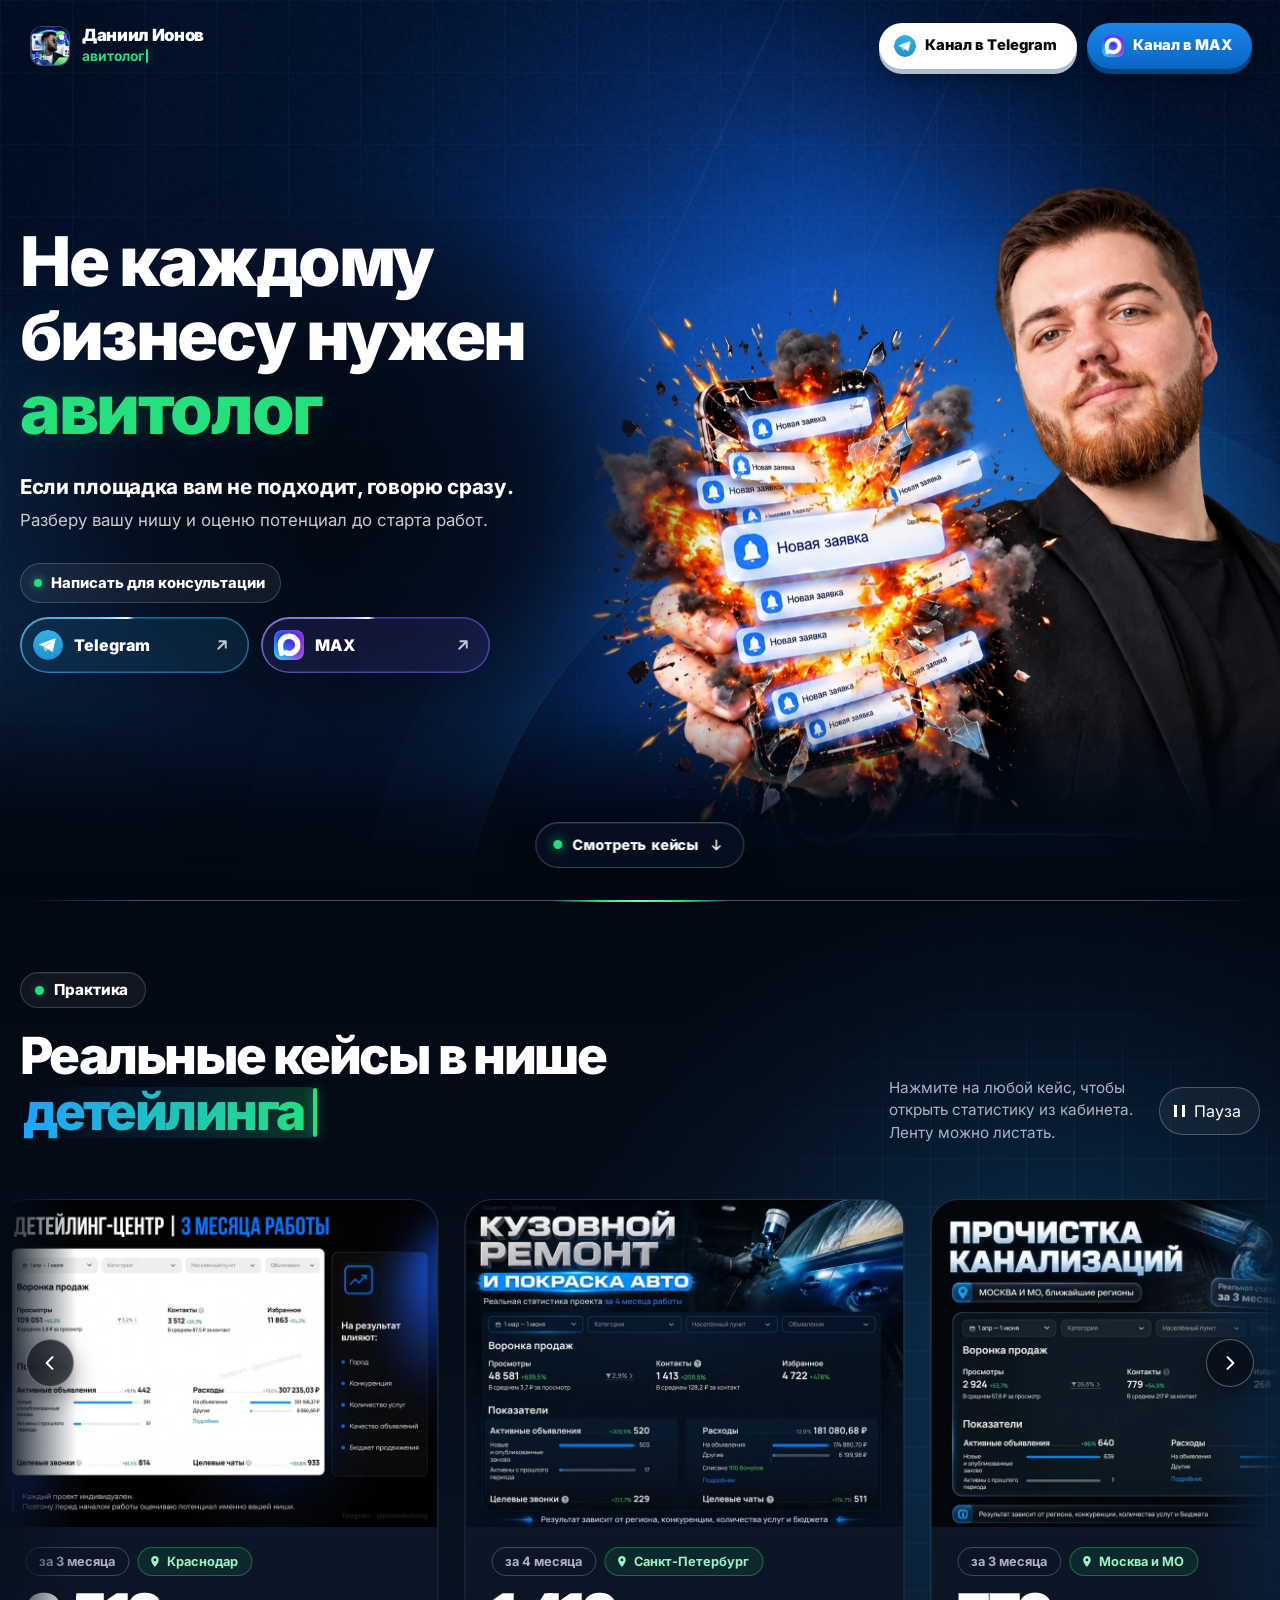
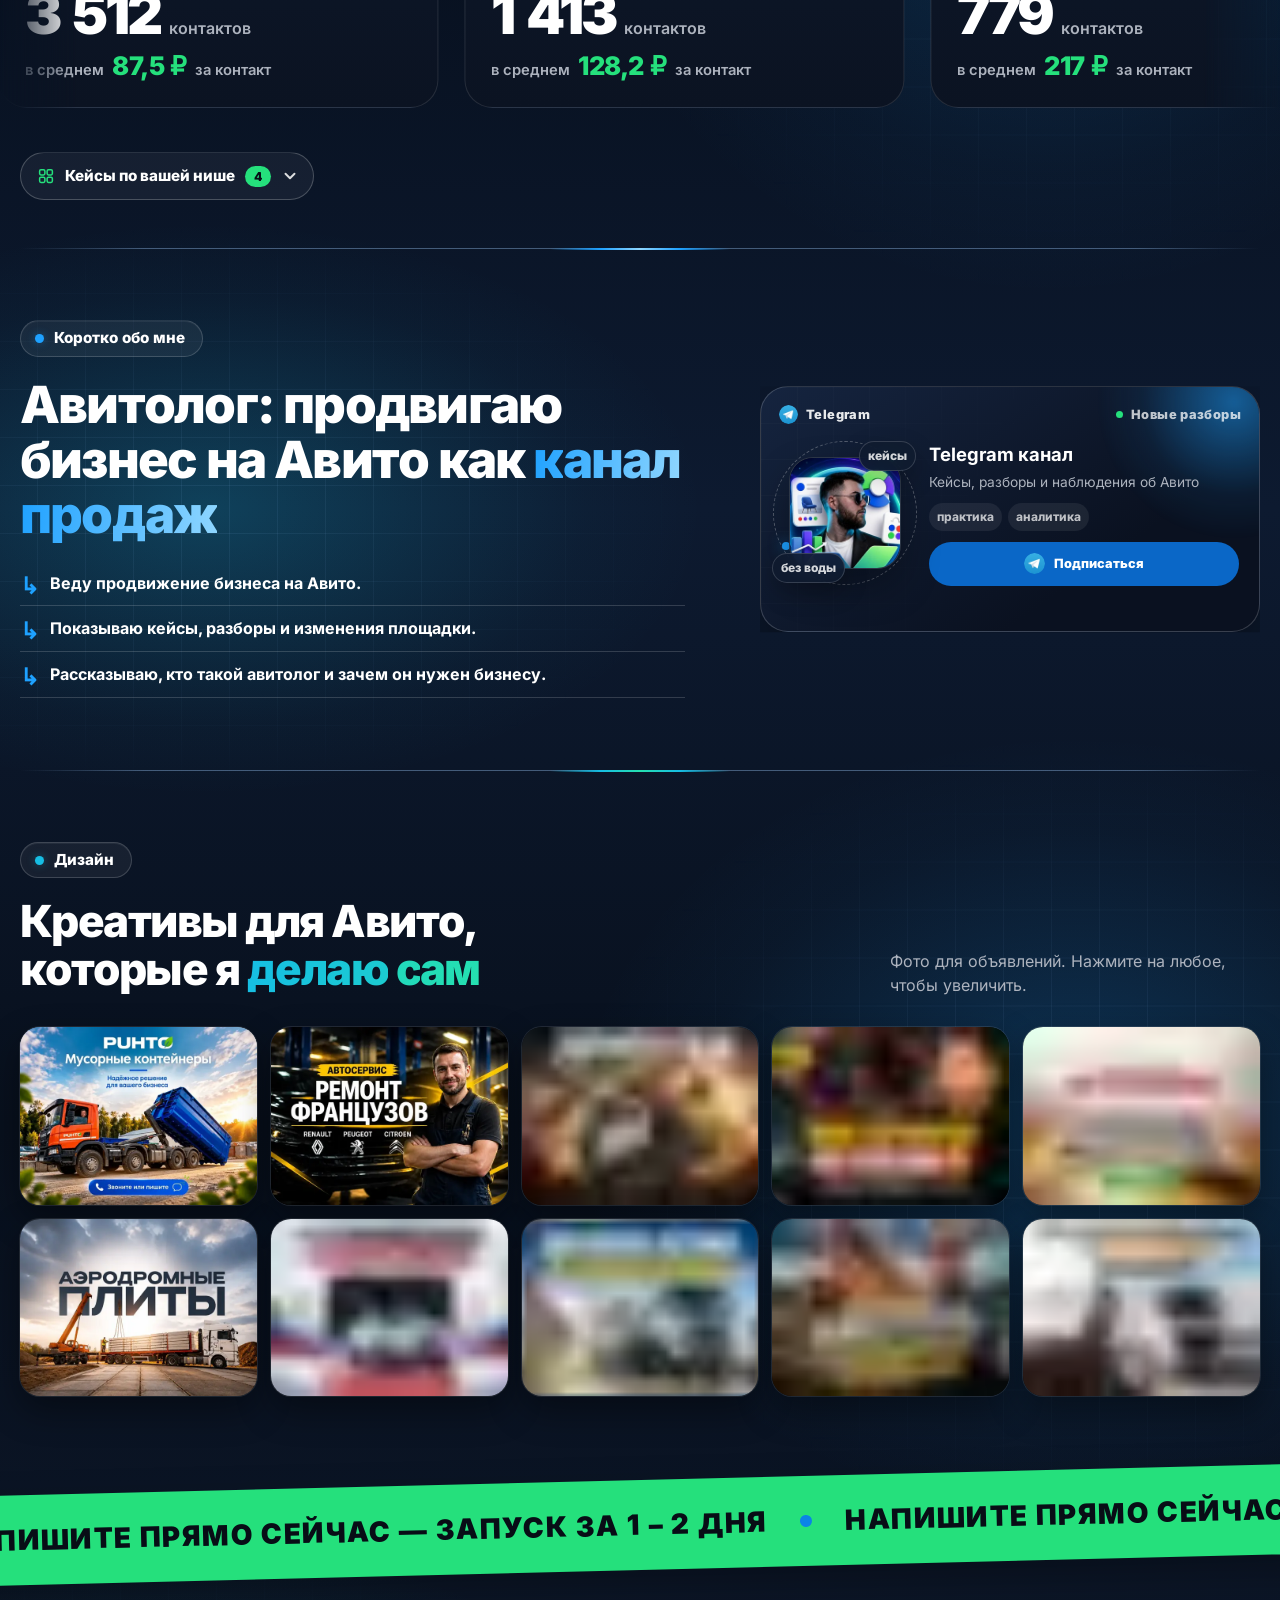
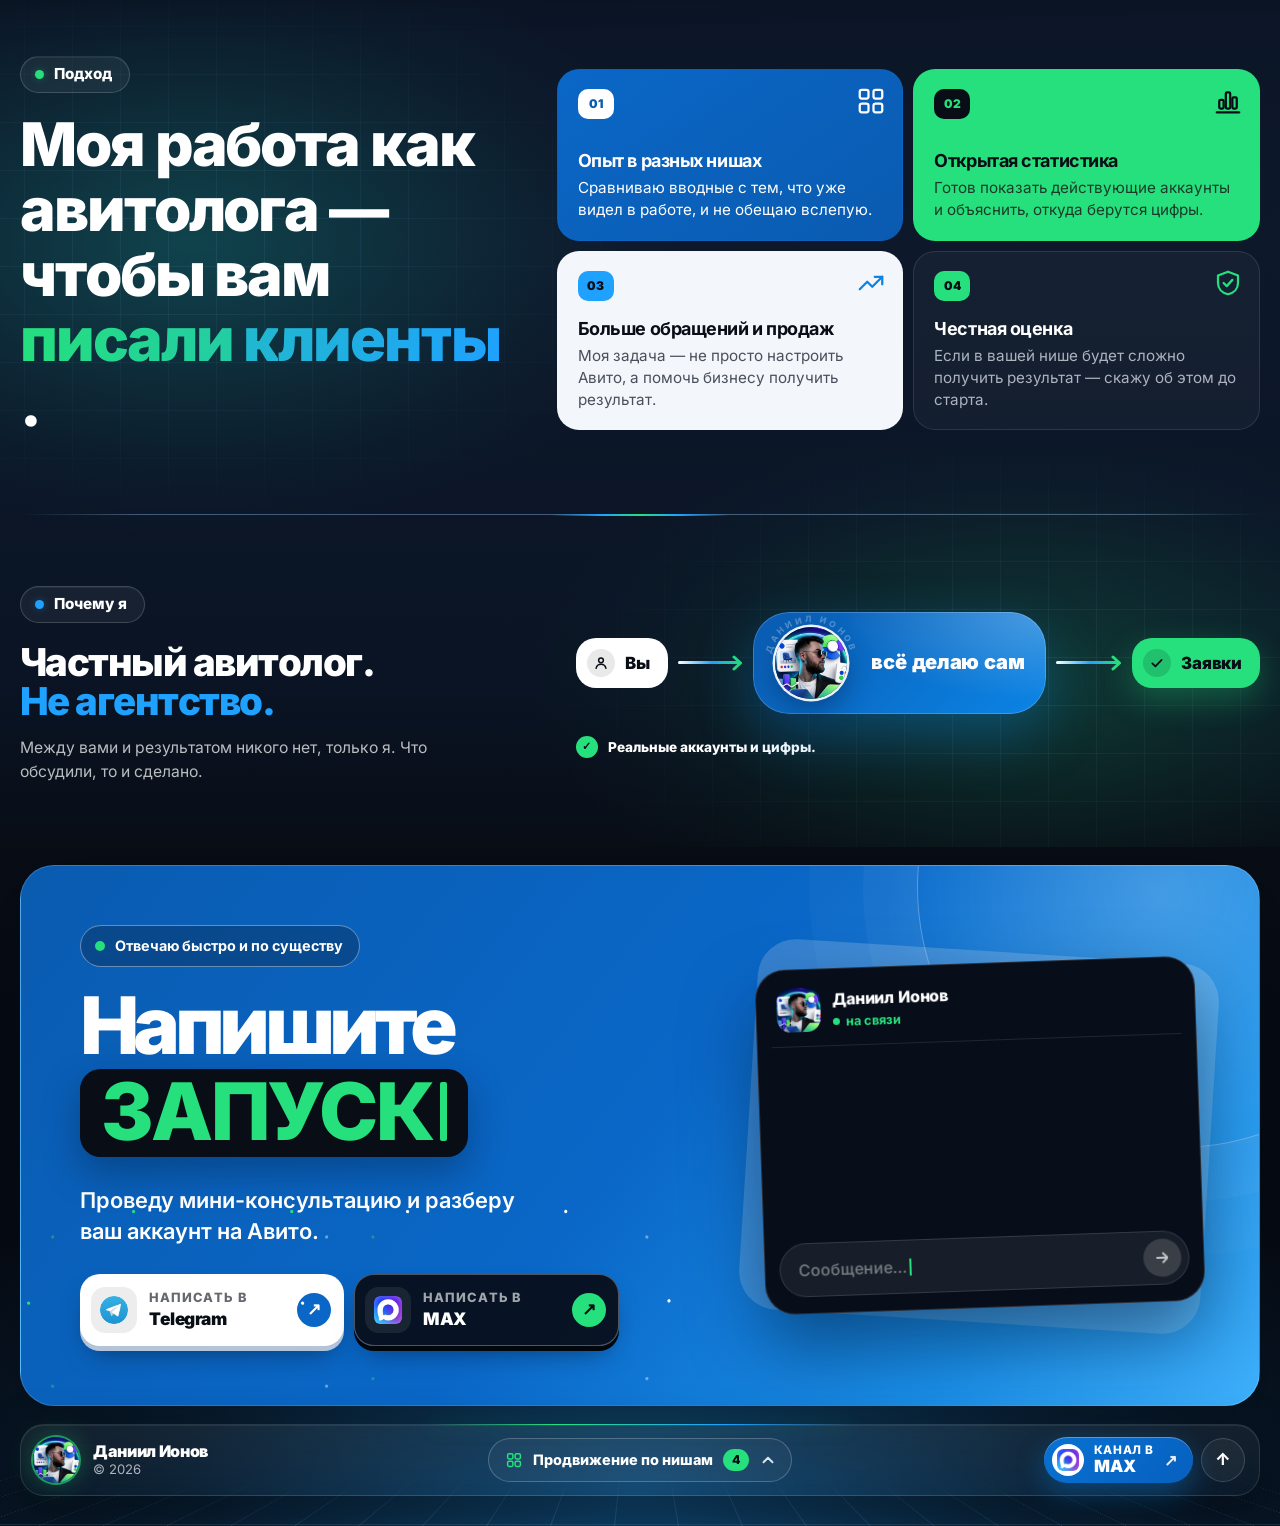
==== index.html @ 93408a59 "Эффекты на главной и страницах ниш: живой градиент, объёмные кнопки, анимации текста - Градиент на п" ====
<!doctype html>
<html lang="ru">
<head>
<meta charset="utf-8">
<script>/* страница всегда открывается с начала; плавная прокрутка — только по ссылкам внутри страницы */(function(){try{document.addEventListener('click',function(e){var a=e.target.closest&&e.target.closest('a[href^="#"]');if(!a||e.defaultPrevented||e.button||e.metaKey||e.ctrlKey||e.shiftKey)return;var id=decodeURIComponent(a.getAttribute('href').slice(1)),t=id&&document.getElementById(id);if(!t)return;e.preventDefault();t.scrollIntoView({behavior:matchMedia('(prefers-reduced-motion: reduce)').matches?'auto':'smooth',block:'start'});if(a.classList.contains('skip-link')){if(!t.hasAttribute('tabindex'))t.setAttribute('tabindex','-1');t.focus({preventScroll:true})}});var n=performance.getEntriesByType&&performance.getEntriesByType('navigation')[0];if(n&&n.type!=='navigate')return;var H=history,sr='scrollRestoration' in H;if(sr)H.scrollRestoration='manual';var d=document.documentElement,moved=false,done=false,fin=function(){if(!done){done=true;if(sr)H.scrollRestoration='auto'}};['wheel','touchstart','keydown','pointerdown'].forEach(function(e){addEventListener(e,function(){moved=true;fin()},{passive:true,capture:true})});var anchor=function(){var h=location.hash.slice(1);if(!h)return false;try{return!!document.getElementById(decodeURIComponent(h))}catch(e){return false}};var top=function(){if(moved||anchor()||!(window.pageYOffset||d.scrollTop))return;window.scrollTo(0,0)};top();document.addEventListener('DOMContentLoaded',top);addEventListener('load',function(){top();requestAnimationFrame(top);setTimeout(top,150);var until=Date.now()+1500,h=function(){if(Date.now()<until)top();else{removeEventListener('scroll',h);fin()}};addEventListener('scroll',h,{passive:true});setTimeout(fin,1600)})}catch(e){}})();</script>
<meta name="viewport" content="width=device-width, initial-scale=1, viewport-fit=cover">
<title>Авитолог. Узнайте за 0&nbsp;₽, будут ли у вас заявки</title>
<meta name="description" content="Частный авитолог, не агентство. Настраиваю и веду Авито как канал заявок. Бесплатно оценю нишу до старта работ и покажу кейсы с цифрами.">
<meta name="theme-color" content="#020813">
<meta name="yandex-verification" content="eb885e0e94be250d" />
<link rel="canonical" href="https://prostoavitolog.ru/">
<meta property="og:type" content="website">
<meta property="og:locale" content="ru_RU">
<meta property="og:site_name" content="Даниил Ионов — авитолог">
<meta property="og:title" content="Авитолог. Узнайте за 0&nbsp;₽, будут ли у вас заявки">
<meta property="og:description" content="Бесплатно разберу вашу нишу и честно скажу, будут ли заявки с Авито. Кейсы с цифрами из кабинета.">
<meta property="og:url" content="https://prostoavitolog.ru/">
<meta property="og:image" content="https://prostoavitolog.ru/assets/og-image.jpg">
<meta property="og:image:width" content="1200">
<meta property="og:image:height" content="630">
<meta property="og:image:alt" content="Даниил Ионов — авитолог">
<meta name="twitter:card" content="summary_large_image">
<meta name="twitter:title" content="Авитолог. Узнайте за 0&nbsp;₽, будут ли у вас заявки">
<meta name="twitter:description" content="Бесплатно разберу вашу нишу и честно скажу, будут ли заявки с Авито. Кейсы с цифрами из кабинета.">
<meta name="twitter:image" content="https://prostoavitolog.ru/assets/og-image.jpg">
<link rel="icon" type="image/png" sizes="120x120" href="https://prostoavitolog.ru/favicon.png">
<link rel="icon" type="image/x-icon" sizes="16x16 32x32" href="https://prostoavitolog.ru/favicon.ico">
<link rel="icon" type="image/png" sizes="32x32" href="assets/favicon-32.png">
<link rel="apple-touch-icon" href="assets/apple-touch-icon.png">
<link rel="preload" href="assets/fonts/inter-cyrillic.woff2" as="font" type="font/woff2" crossorigin>
<link rel="preload" href="assets/img/hero-portrait.webp" as="image" fetchpriority="high">
<link rel="preconnect" href="https://mc.yandex.ru">
<link rel="dns-prefetch" href="https://mc.yandex.ru">
<script type="application/ld+json">
{
  "@context": "https://schema.org",
  "@type": "Person",
  "name": "Даниил Ионов",
  "url": "https://prostoavitolog.ru/",
  "image": "https://prostoavitolog.ru/assets/img/hero-portrait.webp",
  "jobTitle": "Авитолог",
  "description": "Настраиваю Авито как канал продаж: разбор ниши, кейсы с цифрами из кабинета и оценка потенциала до старта работ.",
  "sameAs": [
    "https://t.me/prostoAvitolog",
    "https://max.ru/channel_lidogenerator"
  ],
  "makesOffer": {
    "@type": "Offer",
    "itemOffered": {
      "@type": "Service",
      "name": "Продвижение и настройка Авито как канала продаж",
      "areaServed": "RU",
      "provider": {
        "@type": "Person",
        "name": "Даниил Ионов"
      }
    }
  }
}
</script>
<style>:root{color-scheme:light;box-sizing:border-box;padding-top:env(safe-area-inset-top,0px);padding-bottom:env(safe-area-inset-bottom,0px)}html{scroll-padding-top:env(safe-area-inset-top,0px)}body{margin:0;padding:0;font:14px -apple-system,BlinkMacSystemFont,sans-serif;background:#faf9f5;color:#141413}img{max-width:100%}[hidden]:not([hidden=until-found i]){display:none!important}</style>
<style>
    /* Шрифт Inter (вариативный, кириллица + латиница) встроен в страницу */
    @font-face { font-family: Inter; font-style: normal; font-weight: 100 900; font-display: swap;
      src: url(assets/fonts/inter-cyrillic.woff2) format('woff2');
      unicode-range: U+0301,U+0400-045F,U+0490-0491,U+04B0-04B1,U+2116; }
    @font-face { font-family: Inter; font-style: normal; font-weight: 100 900; font-display: swap;
      src: url(assets/fonts/inter-latin.woff2) format('woff2');
      unicode-range: U+0000-00FF,U+0131,U+0152-0153,U+02BB-02BC,U+02C6,U+02DA,U+02DC,U+0304,U+0308,U+0329,U+2000-206F,U+20AC,U+2122,U+2191,U+2193,U+2212,U+2215,U+FEFF,U+FFFD; }
    :root {
      --ink: #080d16;
      --ink-2: #0e182b;
      --paper: #f3f6fa;
      --white: #ffffff;
      --orange: #1ea1ff;
      --orange-deep: #0b84e6;
      --lime: #25e07c;
      --muted: #adb3be;
      --line: rgba(8,13,22,.14);
      --radius: 28px;
      --shadow: 0 24px 70px rgba(0,39,67,.18);
      --max: 1240px;
    }

    * { box-sizing: border-box; }

    html { overflow-x: clip; }

    body {
      margin: 0;
      overflow-x: clip;
      color: var(--ink);
      
      font-family: Inter, Manrope, "Segoe UI", Arial, sans-serif;
      font-size: 16px;
      line-height: 1.5;
      -webkit-font-smoothing: antialiased;
    }

    body.locked { overflow: hidden; }

    a { color: inherit; }
    button, a { -webkit-tap-highlight-color: transparent; }
    button { font: inherit; }
    img { max-width: 100%; }

    .skip-link {
      position: fixed;
      left: 16px;
      top: -64px;
      z-index: 200;
      padding: 12px 18px;
      border-radius: 999px;
      background: var(--white);
      color: var(--ink);
      font-weight: 800;
      transition: top .2s ease;
    }

    .skip-link:focus { top: 16px; }

    .container {
      width: min(calc(100% - 40px), var(--max));
      margin-inline: auto;
    }





    .channel-art img {
      width: 100%;
      height: 100%;
      display: block;
      object-fit: cover;
    }

    .social-icon {
      width: 21px;
      height: 21px;
      flex: 0 0 21px;
      display: block;
      object-fit: contain;
    }

    .social-icon.telegram-icon { border-radius: 50%; }
    .social-icon.max-icon { border-radius: 6px; }

    .button {
      min-height: 48px;
      display: inline-flex;
      align-items: center;
      justify-content: center;
      gap: 9px;
      border: 0;
      border-radius: 999px;
      text-decoration: none;
      font-size: .92rem;
      font-weight: 850;
      cursor: pointer;
      white-space: nowrap;
      transition: transform .42s cubic-bezier(.16, 1, .3, 1), background .32s ease, color .32s ease, box-shadow .42s ease;
    }


    .button:hover { transform: translateY(-3px); box-shadow: 0 14px 34px rgba(8,13,22,.16); }
    .button:active { transform: translateY(0) scale(.98); }

    .hero-actions .button:focus:not(:focus-visible) { outline: 0; }

    .button:focus-visible,
    .dialog-arrow:focus-visible,
    .close-dialog:focus-visible {
      outline: 3px solid var(--lime);
      outline-offset: 3px;
    }

    .hero {
      position: relative;
      
      overflow: hidden;
      color: var(--white);
      background:
        radial-gradient(circle at 72% 58%, rgba(17,156,255,.34) 0%, rgba(17,132,214,.18) 25%, transparent 52%),
        radial-gradient(circle at 36% 8%, rgba(70,178,255,.22) 0%, transparent 30%),
        radial-gradient(circle at 57% 70%, rgba(30,161,255,.15) 0%, transparent 22%),
        linear-gradient(124deg, #020813 0%, #051128 42%, #0a224e 73%, #040d1f 100%);
      isolation: isolate;
    }

    .hero::before {
      content: "";
      position: absolute;
      z-index: 0;
      inset: 0;
      background-image:
        linear-gradient(rgba(121,199,255,.055) 1px, transparent 1px),
        linear-gradient(90deg, rgba(121,199,255,.055) 1px, transparent 1px),
        linear-gradient(115deg, transparent 0 46%, rgba(85,184,255,.11) 46.15%, transparent 46.3%),
        linear-gradient(115deg, transparent 0 58%, rgba(255, 255, 255, .055) 58.1%, transparent 58.22%);
      background-size: 72px 72px, 72px 72px, 100% 100%, 100% 100%;
      mask-image: linear-gradient(to bottom, #000 0%, rgba(0, 0, 0, .82) 70%, transparent 100%);
      opacity: .72;
      pointer-events: none;
    }

    .hero::after {
      content: "";
      position: absolute;
      z-index: 0;
      right: -14vw;
      bottom: -45vw;
      width: 78vw;
      aspect-ratio: 1;
      border: 1px solid rgba(100,190,255,.25);
      border-radius: 50%;
      box-shadow:
        0 0 0 8vw rgba(41,147,222,.055),
        0 0 0 18vw rgba(59,148,211,.035),
        0 0 120px rgba(31,162,255,.18);
      pointer-events: none;
    }

    .hero-fade {
      position: absolute;
      
      left: 0;
      right: 0;
      bottom: 0;
      
      
      pointer-events: none;
    }

    @media (min-width: 861px) and (max-height: 900px) {
      .hero-fade { height: 300px; }
    }

    @media (max-width: 680px) {
      .hero-fade { height: 190px; }
    }

    .hero-inner {
      position: relative;
      
      
      padding-top: 100px;
      display: grid;
      grid-template-columns: minmax(0, .96fr) minmax(430px, 1.04fr);
      align-items: center;
      gap: clamp(12px, 2.6vw, 40px);
    }

    .hero-copy {
      position: relative;
      
      padding: 14px 0 44px;
      isolation: isolate;
    }

    .hero-copy::before {
      content: "";
      position: absolute;
      z-index: -1;
      inset: -54px -126px -58px -64px;
      
      filter: blur(5px);
      pointer-events: none;
    }



    h1, h2, h3, p { margin-top: 0; }

    h1 {
      max-width: 760px;
      margin-bottom: 24px;
      font-size: clamp(3.2rem, 5.7vw, 6rem);
      font-weight: 950;
      letter-spacing: -.07em;
      text-wrap: balance;
    }

    .hero-accent {
      color: var(--lime);
      text-shadow: 0 0 32px rgba(37,224,124,.16);
    }

    .hero-lead {
      max-width: 600px;
      margin-bottom: 8px;
      font-size: clamp(1.25rem, 2vw, 1.75rem);
      font-weight: 760;
      line-height: 1.2;
      
    }

    .hero-sub {
      margin-bottom: 30px;
      color: rgba(255, 255, 255, .78);
      font-size: 1.05rem;
    }

    .hero-actions {
      width: min(100%, 650px);
      margin: -4px;
      padding: 4px;
      overflow: visible;
      display: grid;
      grid-template-columns: minmax(230px, 1.55fr) minmax(112px, .72fr) minmax(96px, .62fr);
      gap: 8px;
    }
    .hero-actions .button {
      width: 100%;
      min-width: 0;
      min-height: 56px;
      padding-inline: 16px;
      position: relative;
      outline: 0;
      overflow: visible;
    }
    .hero-actions .button:hover { transform: translateY(-2px); }
    .hero-actions .button:active { transform: translateY(0) scale(.98); }
    .hero-actions .button:focus-visible {
      outline: 0;
      text-decoration: underline;
      text-decoration-thickness: 2px;
      text-underline-offset: 4px;
      box-shadow: 0 14px 34px rgba(8,13,22,.18);
    }
    .button { padding: 0 22px; }
    .button.orange { color: var(--white); }

    .portrait-zone {
      position: relative;
      align-self: end;
      min-height: 660px;
      display: flex;
      align-items: end;
      justify-content: center;
      
    }

    .portrait-base {
      position: absolute;
      z-index: 0;
      left: 15%;
      right: -2%;
      bottom: 16px;
      height: 96px;
      border-top: 1px solid rgba(114,196,255,.46);
      border-radius: 50%;
      background:
        radial-gradient(ellipse at center, rgba(56,172,255,.3) 0%, rgba(17,90,143,.18) 42%, transparent 70%);
      box-shadow: 0 -16px 70px rgba(42,166,255,.22), inset 0 10px 24px rgba(105,192,255,.08);
      transform: perspective(260px) rotateX(68deg);
      pointer-events: none;
    }

    .portrait-base::before {
      content: "";
      position: absolute;
      left: 14%;
      right: 14%;
      top: -2px;
      height: 2px;
      background: linear-gradient(90deg, transparent, rgba(126,201,255,.85), transparent);
      box-shadow: 0 0 20px rgba(78,181,255,.72);
    }

    .portrait-card {
      position: relative;
      width: min(100%, 660px);
      height: 660px;
      overflow: visible;
      margin: 0;
      background: transparent;
      translate: var(--portrait-x, 0px) calc(var(--portrait-y, 0px) + var(--hero-lift, 0px));
    }

    .portrait-card::before {
      content: "";
      position: absolute;
      z-index: 0;
      inset: 14% -5% 3% 18%;
      border-radius: 50%;
      background:
        radial-gradient(circle at 54% 42%, rgba(74,180,255,.34), rgba(24,130,206,.15) 38%, transparent 68%),
        radial-gradient(circle at 24% 58%, rgba(30,161,255,.18), transparent 38%);
      filter: blur(10px);
      pointer-events: none;
    }

    .portrait-card::after {
      content: "";
      position: absolute;
      z-index: 0;
      left: 18%;
      right: -4%;
      bottom: -8px;
      height: 54px;
      border-radius: 50%;
      background: radial-gradient(ellipse, rgba(49,169,255,.28), transparent 68%);
      filter: blur(12px);
      pointer-events: none;
    }

    .portrait-photo {
      position: absolute;
      z-index: 1;
      left: 64%;
      bottom: 36px;
      width: min(138%, 810px);
      height: auto;
      max-width: none;
      display: block;
      transform: translateX(-50%);
      object-fit: contain;
      
      
    }





    .section { padding: 110px 0; }
    .section-head { display: flex; align-items: end; justify-content: space-between; gap: 24px; margin-bottom: 44px; }
    .kicker { margin-bottom: 13px; font-size: .82rem; font-weight: 900; letter-spacing: .08em; text-transform: uppercase; }
    .section-title { max-width: 820px; margin-bottom: 0; font-size: clamp(2.6rem, 5vw, 5.2rem); font-weight: 950; letter-spacing: -.065em; text-wrap: balance; }
    .section-note { max-width: 370px; margin-bottom: 0; color: #606773; font-size: 1rem; }






    .intro-grid {
      display: grid;
      grid-template-columns: 1.12fr .88fr;
      gap: 52px;
      align-items: center;
    }

    .intro-section { padding-block: 82px; }
    .compact-title { margin-bottom: 26px; font-size: clamp(2.35rem, 4vw, 4rem); font-weight: 950; letter-spacing: -.065em; }
    .about-points { list-style: none; margin: 0; padding: 0; display: grid; gap: 12px; }
    .about-points li {
      padding: 0 0 12px 30px;
      position: relative;
      border-bottom: 1px solid var(--line);
      font-size: clamp(1rem, 1.2vw, 1.1rem);
      font-weight: 720;
      line-height: 1.3;
    }

    .about-points li::before {
      content: "↳";
      position: absolute;
      left: 0;
      top: -2px;
      color: var(--orange);
      font-size: 1.45rem;
      font-weight: 900;
    }

    .channel-card {
      position: relative;
      isolation: isolate;
      width: min(100%, 500px);
      min-height: 246px;
      justify-self: end;
      padding: 18px;
      overflow: hidden;
      border: 1px solid rgba(255,255,255,.12);
      border-radius: 28px;
      color: var(--white);
      
      
      transition: transform .7s cubic-bezier(.16,1,.3,1), box-shadow .7s cubic-bezier(.16,1,.3,1);
    }

    .channel-card::before {
      content: "";
      position: absolute;
      z-index: -1;
      width: 270px;
      aspect-ratio: 1;
      right: -110px;
      top: -120px;
      border-radius: 50%;
      background: radial-gradient(circle, rgba(30,161,255,.52), rgba(30,161,255,.08) 48%, transparent 72%);
      filter: blur(2px);
      pointer-events: none;
    }

    .channel-card::after {
      content: "";
      position: absolute;
      z-index: -1;
      inset: 0;
      opacity: .17;
      background-image: linear-gradient(rgba(255,255,255,.14) 1px, transparent 1px), linear-gradient(90deg, rgba(255,255,255,.14) 1px, transparent 1px);
      background-size: 36px 36px;
      mask-image: linear-gradient(115deg, #000, transparent 62%);
      pointer-events: none;
    }

    .channel-top {
      margin-bottom: 14px;
      display: flex;
      align-items: center;
      justify-content: space-between;
      gap: 12px;
    }

    .channel-platform,
    .channel-live {
      display: inline-flex;
      align-items: center;
      gap: 8px;
      
      font-weight: 850;
      letter-spacing: .03em;
    }

    .channel-platform { color: rgba(255,255,255,.9); }
    .channel-platform .social-icon { width: 19px; height: 19px; flex-basis: 19px; }
    .channel-live::before {
      content: "";
      width: 7px;
      height: 7px;
      border-radius: 50%;
      background: var(--lime);
      box-shadow: 0 0 0 0 rgba(37,224,124,.5);
    }

    .channel-main {
      display: grid;
      grid-template-columns: 132px minmax(0, 1fr);
      align-items: center;
      gap: 18px;
    }

    .channel-art-wrap {
      position: relative;
      min-height: 150px;
      display: grid;
      place-items: center;
    }

    .channel-orbit {
      position: absolute;
      width: 144px;
      aspect-ratio: 1;
      border: 1px dashed rgba(255,255,255,.28);
      border-radius: 50%;
    }

    .channel-orbit::before,
    .channel-orbit::after {
      content: "";
      position: absolute;
      width: 8px;
      height: 8px;
      border-radius: 50%;
      background: var(--lime);
      box-shadow: 0 0 14px rgba(37,224,124,.65);
    }

    .channel-orbit::before { top: 13px; right: 22px; }
    .channel-orbit::after { left: 8px; bottom: 34px; background: var(--orange); box-shadow: 0 0 14px rgba(30,161,255,.65); }

    .channel-art {
      position: relative;
      z-index: 2;
      width: 112px;
      aspect-ratio: 1;
      overflow: hidden;
      border: 1px solid rgba(255, 255, 255, .16);
      border-radius: 24px;
      background: #040f23;
      box-shadow: 0 18px 38px rgba(0,0,0,.3);
      transition: transform .7s cubic-bezier(.16,1,.3,1), box-shadow .7s ease;
    }

    .channel-chip {
      position: absolute;
      z-index: 3;
      padding: 5px 8px;
      border: 1px solid rgba(255,255,255,.16);
      border-radius: 999px;
      color: rgba(255,255,255,.82);
      background: rgba(16,27,47,.86);
      backdrop-filter: blur(10px);
      
      font-weight: 820;
      box-shadow: 0 10px 24px rgba(0,0,0,.22);
    }

    .channel-chip.one { top: 3px; right: -5px; }
    .channel-chip.two { left: -7px; bottom: 5px; }
    .channel-content { min-width: 0; padding: 2px 2px 2px 0; display: flex; align-items: stretch; flex-direction: column; gap: 11px; }
    .channel-content div { margin: 0; }
    .channel-content h3 { margin-bottom: 4px; font-size: 1.15rem; }
    .channel-content p { margin: 0; color: var(--muted); line-height: 1.38; }
    .channel-meta { display: flex; flex-wrap: wrap; gap: 6px; }
    .channel-meta span { padding: 5px 8px; border-radius: 999px; color: rgba(255,255,255,.72); background: rgba(255,255,255,.07); font-weight: 760; }
    .channel-content .button { width: 100%; min-height: 44px; padding-inline: 12px; font-size: .8rem; }








    .close-dialog {
      width: 48px;
      height: 48px;
      display: grid;
      place-items: center;
      border: 1px solid rgba(255, 255, 255, .18);
      border-radius: 50%;
      color: var(--white);
      
      font-size: 1.35rem;
      cursor: pointer;
      transition: background .2s ease, color .2s ease, transform .2s ease;
    }

    .close-dialog:hover { color: var(--ink); background: var(--lime); transform: translateY(-2px); }
    .progress { height: 4px; overflow: hidden; border-radius: 999px; background: rgba(255, 255, 255, .12); }


    .trust-section {
      position: relative;
      padding-block: 86px;
      overflow: hidden;
      color: var(--white);
      background: #0e1729;
    }

    .trust-section::after {
      content: "ЧЕСТНО";
      position: absolute;
      right: -26px;
      bottom: -38px;
      color: rgba(255,255,255,.035);
      font-size: clamp(7rem, 19vw, 20rem);
      font-weight: 950;
      line-height: .8;
      letter-spacing: -.09em;
      pointer-events: none;
    }

    .trust-grid { position: relative; z-index: 2; display: grid; grid-template-columns: minmax(300px, .82fr) minmax(0, 1.18fr); gap: 48px; align-items: center; }
    .trust-grid .kicker { color: var(--lime); }
    .trust-quote { margin-bottom: 0; font-size: clamp(2.7rem, 4.7vw, 5.1rem); font-weight: 950; letter-spacing: -.065em; }
    .principles { display: grid; grid-template-columns: repeat(2, minmax(0, 1fr)); gap: 10px; }
    .principle { min-height: 172px; padding: 19px 20px; display: grid; grid-template-columns: 1fr; align-content: space-between; gap: 18px; border: 1px solid rgba(255,255,255,.11); border-radius: 22px; background: rgba(255,255,255,.035); }
    .principle-index { width: 36px; height: 30px; display: grid; place-items: center; border-radius: 10px; color: var(--ink); background: var(--orange); font-size: .75rem; font-weight: 950; }
    .principle:nth-child(2) .principle-index,
    .principle:nth-child(4) .principle-index { background: var(--lime); }
    .principle h3 { margin-bottom: 6px; font-size: 1.12rem; }
    .principle p { margin: 0; color: var(--muted); line-height: 1.42; }






    .why-section {
      position: relative;
      overflow: hidden;
      color: var(--white);
      background:
        radial-gradient(circle at 84% 18%, rgba(30,161,255,.2), transparent 28%),
        radial-gradient(circle at 14% 92%, rgba(37,224,124,.08), transparent 24%),
        var(--ink);
      isolation: isolate;
    }

    .why-section::before {
      content: "РЕЗУЛЬТАТ";
      position: absolute;
      left: 50%;
      top: 12px;
      z-index: -1;
      color: rgba(255,255,255,.028);
      font-size: clamp(7rem, 17vw, 15rem);
      font-weight: 950;
      line-height: .8;
      letter-spacing: -.09em;
      white-space: nowrap;
      translate: -50% 0;
      pointer-events: none;
    }

    .why-inner { position: relative; z-index: 1; }
    .why-title {
      max-width: 780px;
      margin: 0;
      font-size: clamp(3.1rem, 6.2vw, 6.5rem);
      font-weight: 950;
      line-height: .96;
      letter-spacing: -.075em;
      text-wrap: balance;
    }
    .why-title em { color: var(--orange); font-style: normal; }

    .why-flow {
      position: relative;
      margin: 0 0 14px;
      padding: 0;
      display: grid;
      grid-template-columns: repeat(3, minmax(0, 1fr));
      gap: 12px;
      list-style: none;
    }
    .why-flow::before {
      content: "";
      position: absolute;
      left: 8%;
      right: 8%;
      top: 43px;
      height: 2px;
      background: linear-gradient(90deg, var(--orange), rgba(255,255,255,.28) 50%, var(--lime));
      transform-origin: left center;
    }
    .why-step {
      --step-color: var(--white);
      position: relative;
      z-index: 1;
      min-height: 220px;
      padding: 18px 20px 22px;
      overflow: hidden;
      border: 1px solid rgba(255,255,255,.12);
      border-radius: 24px;
      background: linear-gradient(145deg, rgba(255,255,255,.085), rgba(255,255,255,.025));
      backdrop-filter: blur(10px);
    }
    .why-step:nth-child(2) { --step-color: var(--orange); }
    .why-step:nth-child(3) { --step-color: var(--lime); }
    .why-step::after {
      content: "";
      position: absolute;
      inset: 0;
      background: linear-gradient(115deg, transparent 30%, rgba(255,255,255,.1) 48%, transparent 66%);
      translate: -120% 0;
      pointer-events: none;
    }
    .why-number {
      width: 50px;
      height: 50px;
      margin-bottom: 44px;
      display: grid;
      place-items: center;
      border: 1px solid color-mix(in srgb, var(--step-color), transparent 58%);
      border-radius: 16px;
      color: var(--ink);
      background: var(--step-color);
      box-shadow: 0 10px 28px color-mix(in srgb, var(--step-color), transparent 80%);
      font-size: .82rem;
      font-weight: 950;
      font-variant-numeric: tabular-nums;
    }
    .why-step small {
      display: block;
      margin-bottom: 5px;
      color: var(--step-color);
      
      font-weight: 900;
      letter-spacing: .09em;
      text-transform: uppercase;
    }
    .why-step h3 { margin: 0 0 5px; font-size: clamp(1.25rem, 2vw, 1.7rem); line-height: 1; letter-spacing: -.045em; }
    .why-step p { margin: 0; color: var(--muted); }


    .site-footer { color: var(--white); }
    .footer-card {
      position: relative;
      min-height: 360px;
      padding: clamp(30px, 5vw, 64px);
      overflow: hidden;
      display: grid;
      grid-template-columns: minmax(0, 1.2fr) minmax(320px, .8fr);
      align-items: center;
      gap: 56px;
      border: 1px solid rgba(255,255,255,.16);
      border-radius: 34px;
      background:
        radial-gradient(circle at 92% 5%, rgba(255,255,255,.22), transparent 22%),
        linear-gradient(128deg, #0a67c7 0%, var(--orange) 62%, #4db8ff 100%);
      box-shadow: 0 28px 80px rgba(0,0,0,.28);
      isolation: isolate;
    }
    .footer-card::before {
      content: "НА СВЯЗИ";
      position: absolute;
      left: -18px;
      bottom: -34px;
      z-index: -1;
      color: rgba(255,255,255,.095);
      font-size: clamp(6.4rem, 15vw, 12rem);
      font-weight: 950;
      line-height: .75;
      letter-spacing: -.09em;
      white-space: nowrap;
      pointer-events: none;
    }
    .footer-card::after {
      content: "";
      position: absolute;
      right: -180px;
      top: -240px;
      z-index: -1;
      width: 520px;
      height: 520px;
      border: 1px solid rgba(255,255,255,.3);
      border-right-color: var(--lime);
      border-radius: 50%;
      box-shadow: 0 0 0 54px rgba(255,255,255,.035), 0 0 0 108px rgba(255,255,255,.025);
      pointer-events: none;
    }
    .footer-actions { position: relative; z-index: 1; }
    .footer-card h2 {
      max-width: 720px;
      margin: 0;
      color: var(--white);
      font-size: clamp(3.5rem, 7vw, 7rem);
      font-weight: 950;
      line-height: .96;
      letter-spacing: -.075em;
      text-wrap: balance;
    }
    .footer-card h2 em { color: var(--ink); font-style: normal; }
    .footer-actions { display: grid; gap: 9px; }
    .footer-contact {
      min-height: 82px;
      padding: 11px 14px 11px 11px;
      display: grid;
      grid-template-columns: 52px minmax(0, 1fr) 38px;
      align-items: center;
      gap: 13px;
      border: 1px solid rgba(255,255,255,.28);
      border-radius: 22px;
      text-decoration: none;
      box-shadow: 0 14px 34px rgba(0,58,99,.13);
    }
    .footer-contact.telegram { color: var(--ink); background: var(--white); }
    .footer-contact.max { color: var(--white); background: rgba(8,13,22,.92); }
    .footer-contact-icon {
      width: 52px;
      height: 52px;
      display: grid;
      place-items: center;
      border-radius: 16px;
      background: rgba(8,13,22,.07);
    }
    .footer-contact.max .footer-contact-icon { background: rgba(255,255,255,.08); }
    .footer-contact-icon .social-icon { width: 28px; height: 28px; flex-basis: 28px; }
    .footer-contact small { display: block; margin-bottom: 1px; color: currentColor; opacity: .62; font-weight: 800; text-transform: uppercase; letter-spacing: .07em; }
    .footer-contact strong { display: block; font-size: 1.08rem; font-weight: 950; letter-spacing: -.025em; }
    .footer-contact-arrow {
      width: 38px;
      height: 38px;
      display: grid;
      place-items: center;
      border-radius: 50%;
      color: var(--white);
      
      font-size: 1.05rem;
      font-weight: 900;
    }
    .footer-contact.max .footer-contact-arrow { color: var(--ink); background: var(--lime); }

    dialog {
      width: min(calc(100% - 28px), 1080px);
      max-height: calc(100vh - 28px);
      padding: 0;
      overflow: hidden;
      border: 0;
      border-radius: 30px;
      color: var(--white);
      background: #0e182b;
      box-shadow: 0 40px 120px rgba(0,0,0,.65);
    }

    dialog::backdrop { background: rgba(3,5,9,.8); backdrop-filter: blur(9px); }
    .dialog-inner { position: relative; max-height: calc(100vh - 28px); overflow: auto; }
    .dialog-case-image { width: 100%; max-height: calc(100vh - 180px); display: block; object-fit: contain; background: #04060b; }
    .close-dialog { position: absolute; z-index: 3; top: 18px; right: 18px; background: rgba(8,13,22,.76); }

    .dialog-arrow {
      position: absolute;
      z-index: 4;
      top: 42%;
      width: 54px;
      height: 54px;
      display: grid;
      place-items: center;
      border: 1px solid rgba(255,255,255,.22);
      border-radius: 50%;
      color: var(--white);
      background: rgba(8,13,22,.72);
      box-shadow: 0 14px 38px rgba(0,0,0,.28);
      backdrop-filter: blur(12px);
      font-size: 1.35rem;
      cursor: pointer;
      transform: translateY(-50%);
      transition: transform .2s ease, color .2s ease, background .2s ease;
    }
    .dialog-arrow:hover { color: var(--ink); background: var(--lime); transform: translateY(-50%) scale(1.06); }
    .dialog-prev { left: 18px; }
    .dialog-next { right: 18px; }
    .dialog-counter {
      position: absolute;
      z-index: 4;
      left: 50%;
      top: 18px;
      min-width: 72px;
      padding: 8px 12px;
      border: 1px solid rgba(255,255,255,.18);
      border-radius: 999px;
      color: rgba(255,255,255,.72);
      background: rgba(8,13,22,.72);
      backdrop-filter: blur(12px);
      font-size: .78rem;
      text-align: center;
      transform: translateX(-50%);
    }
    .dialog-counter strong { color: var(--white); }

    h1,
    .compact-title,
    .section-title,
    .trust-quote,
    .principle h3,
    .why-title,
    .why-step h3,
    .footer-card h2 {
      line-height: 1.08;
      overflow: visible;
      padding-bottom: .08em;
    }

    @keyframes headerIn {
      from { opacity: 0; translate: 0 -18px; scale: .985; }
      to { opacity: 1; translate: 0 0; scale: 1; }
    }
    @keyframes heroTextIn {
      from { opacity: 0; translate: 0 34px; clip-path: inset(0 0 26% 0 round 18px); }
      to { opacity: 1; translate: 0 0; clip-path: inset(0 0 0 0 round 0); }
    }
    @keyframes portraitIn {
      from { opacity: 0; translate: 0 28px; scale: .97; }
      to { opacity: 1; scale: 1; }
    }
    @keyframes orbitDrift {
      0% { transform: translate3d(-1%, 1%, 0) rotate(-2deg); }
      100% { transform: translate3d(2%, -2%, 0) rotate(3deg); }
    }
    @keyframes channelArtIn {
      from { opacity: .35; scale: .96; clip-path: inset(8% round 20px); }
      to { opacity: 1; scale: 1; clip-path: inset(0 round 16px); }
    }
    @keyframes channelOrbit {
      to { rotate: 360deg; }
    }
    @keyframes channelChipFloat {
      0%, 100% { translate: 0 0; }
      50% { translate: 0 -5px; }
    }
    @keyframes channelGlow {
      0%, 100% { translate: 0 0; scale: 1; }
      50% { translate: -26px 22px; scale: 1.12; }
    }
    @keyframes livePulse {
      0%, 100% { box-shadow: 0 0 0 0 rgba(37,224,124,.44); }
      50% { box-shadow: 0 0 0 7px rgba(37,224,124,0); }
    }
    @keyframes dialogSwap {
      from { opacity: .28; scale: .99; clip-path: inset(0 8% 0 8% round 24px); }
      to { opacity: 1; scale: 1; clip-path: inset(0 round 0); }
    }
    @keyframes footerOrbit {
      from { rotate: 0deg; }
      to { rotate: 360deg; }
    }

    @media (prefers-reduced-motion: no-preference) {
      .motion-ready .portrait-card { transition: translate .1s linear; will-change: translate; }
      .motion-ready .hero::before { transition: transform .1s linear; will-change: transform; }
      .motion-ready .hero::after { animation: orbitDrift 12s 1.2s ease-in-out infinite alternate; }
      .motion-ready .hero-copy > * { animation: heroTextIn 1.05s cubic-bezier(.16,1,.3,1) both; }
      .motion-ready .hero-copy > :nth-child(2) { animation-delay: .1s; }
      .motion-ready .hero-copy > :nth-child(3) { animation-delay: .2s; }
      .motion-ready .hero-copy > :nth-child(4) { animation-delay: .28s; }
      .motion-ready .hero-copy > :nth-child(5) { animation-delay: .36s; }
      .motion-ready .portrait-photo { animation: portraitIn 1.35s .18s cubic-bezier(.16,1,.3,1) both; }
      .motion-ready [data-reveal] {
        opacity: 0;
        translate: 0 28px;
        scale: .99;
        clip-path: inset(0 0 12% 0 round 18px);
        transition: opacity 1.05s cubic-bezier(.16,1,.3,1), translate 1.05s cubic-bezier(.16,1,.3,1), scale 1.05s cubic-bezier(.16,1,.3,1), clip-path 1.05s cubic-bezier(.16,1,.3,1);
        transition-delay: var(--reveal-delay, 0ms);
      }
      .motion-ready [data-reveal="left"] { translate: -34px 0; }
      .motion-ready [data-reveal="right"] { translate: 34px 0; }
      .motion-ready [data-reveal].is-visible { opacity: 1; translate: 0 0; scale: 1; clip-path: inset(0 round 0); }
      .motion-ready .channel-card.is-visible .channel-art img { animation: channelArtIn 1.2s .18s cubic-bezier(.16,1,.3,1) both; }
      .motion-ready .channel-card.is-visible::before { animation: channelGlow 9s 1s ease-in-out infinite; }
      .motion-ready .channel-card.is-visible .channel-orbit { animation: channelOrbit 18s linear infinite; }
      .motion-ready .channel-card.is-visible .channel-chip.one { animation: channelChipFloat 4.8s .4s ease-in-out infinite; }
      .motion-ready .channel-card.is-visible .channel-chip.two { animation: channelChipFloat 5.6s 1.1s ease-in-out infinite reverse; }
      .motion-ready .channel-card.is-visible .channel-live::before { animation: livePulse 2.6s ease-out infinite; }
      .motion-ready .channel-card:hover { transform: translateY(-5px) rotate(-.35deg); box-shadow: 0 38px 90px rgba(8,13,22,.23); }
      .motion-ready .channel-card:hover .channel-art { transform: scale(1.035) rotate(1.5deg); box-shadow: 0 24px 48px rgba(0,0,0,.38); }
      .motion-ready .dialog-case-image.is-changing { animation: dialogSwap .62s cubic-bezier(.16,1,.3,1); }
      .motion-ready .why-flow::before { scale: 0 1; transition: scale 1.4s .2s cubic-bezier(.16,1,.3,1); }
      .motion-ready .why-flow.is-visible::before { scale: 1 1; }
      .motion-ready .why-step { transition: translate .7s cubic-bezier(.16,1,.3,1), border-color .45s ease, background .45s ease; }
      .motion-ready .why-step::after { transition: translate 1s cubic-bezier(.16,1,.3,1); }
      .motion-ready .why-step:hover { translate: 0 -7px; border-color: color-mix(in srgb, var(--step-color), transparent 48%); background: linear-gradient(145deg, rgba(255,255,255,.12), rgba(255,255,255,.04)); }
      .motion-ready .why-step:hover::after { translate: 120% 0; }
      .motion-ready .footer-card::after { animation: footerOrbit 22s linear infinite; }
      .motion-ready .footer-contact { transition: translate .55s cubic-bezier(.16,1,.3,1), box-shadow .4s ease; }
      .motion-ready .footer-contact-arrow { transition: rotate .55s cubic-bezier(.16,1,.3,1), scale .55s cubic-bezier(.16,1,.3,1); }
      .motion-ready .footer-contact:hover { translate: 7px 0; box-shadow: 0 20px 42px rgba(0,41,71,.2); }
      .motion-ready .footer-contact:hover .footer-contact-arrow { rotate: 45deg; scale: 1.06; }
    }


    @media (prefers-reduced-motion: reduce) {
      html { scroll-behavior: auto; }
      *, *::before, *::after { scroll-behavior: auto !important; transition-duration: .01ms !important; animation-duration: .01ms !important; }
    }


    @media (min-width: 861px) and (max-height: 900px) {
      .hero,
      .hero-inner { min-height: clamp(640px, calc(100svh - 96px), 700px); }
      .hero-inner {
        padding-top: 88px;
        gap: clamp(20px, 4vw, 58px);
      }
      .hero-copy { padding: 0 0 24px; }
      h1 {
        margin-bottom: 18px;
        font-size: clamp(3rem, 5.35vw, 5.45rem);
      }
      .hero-lead { font-size: clamp(1.12rem, 1.75vw, 1.55rem); }
      .hero-sub { margin-bottom: 22px; }
      .portrait-zone,
      .portrait-card { min-height: 0; height: clamp(540px, calc(100svh - 224px), 590px); }
      .portrait-photo {
        left: 65%;
        bottom: 34px;
        width: min(140%, clamp(610px, calc(100svh - 84px), 730px));
      }
      .portrait-base { bottom: 2px; }
    }

    @media (min-width: 861px) and (max-width: 1100px) {
      .hero-inner { gap: 24px; }
      .hero-sub { max-width: 430px; text-shadow: 0 2px 16px rgba(2,7,16,.78); }
      .hero-actions { grid-template-columns: 1fr 1fr; gap: 7px; }
      .hero-actions .button { min-height: 52px; padding-inline: 12px; font-size: .82rem; }
      .portrait-photo { left: 69%; }
    }

    @media (max-width: 860px) {
      .hero-inner { grid-template-columns: minmax(0, 1fr); padding-top: 130px; }
      .hero-copy, .portrait-zone { min-width: 0; }
      .hero-copy { padding-bottom: 0; }
      .hero-copy::before { inset: -38px -24px -34px -30px; opacity: .9; }
      .portrait-zone { min-height: 560px; }
      .intro-grid, .trust-grid { grid-template-columns: 1fr; gap: 38px; }
      .channel-card { width: min(100%, 500px); }
      .footer-card { grid-template-columns: 1fr; align-items: stretch; gap: 34px; }
      .footer-actions { max-width: 540px; grid-template-columns: 1fr 1fr; }
    }

    @media (max-width: 680px) {
      .container { width: min(calc(100% - 24px), var(--max)); }
      .hero { min-height: 0; }
      .hero::before { opacity: .52; background-size: 48px 48px, 48px 48px, 100% 100%, 100% 100%; }
      .hero::after { right: -60vw; bottom: -44vw; width: 150vw; }
      .hero-inner { min-height: 0; padding-top: 92px; gap: 12px; }
      .hero-copy { padding: 18px 0 0; }
      h1 { max-width: 100%; margin-bottom: 18px; font-size: clamp(2.4rem, 11vw, 3rem); }
      .hero-lead { max-width: 100%; font-size: 1.08rem; }
      .hero-sub { max-width: 100%; font-size: .96rem; }
      .hero-actions { display: grid; grid-template-columns: 1fr 1fr; }
      .hero-actions .button { min-width: 0; min-height: 54px; font-size: .84rem; }
      .button { width: 100%; padding: 0 14px; }
      .portrait-zone { min-height: 390px; margin-top: 0; }
      .portrait-card { width: 94%; height: 370px; }
      .portrait-photo { left: 56%; bottom: 18px; width: min(126%, 540px); }
      .portrait-base { left: 3%; right: 0; bottom: -4px; height: 76px; }
      .section { padding: 78px 0; }
      .intro-section { padding-block: 62px; }
      .section-head { display: block; margin-bottom: 30px; }
      .section-title { font-size: clamp(2.7rem, 13vw, 4.6rem); }
      .section-note { margin-top: 18px; }
      .compact-title { font-size: 2.5rem; }
      .channel-card { min-height: 0; padding: 14px; border-radius: 22px; }
      .channel-top { margin-bottom: 10px; }
      .channel-main { grid-template-columns: 108px minmax(0, 1fr); gap: 13px; }
      .channel-art-wrap { min-height: 126px; }
      .channel-orbit { width: 122px; }
      .channel-art { width: 96px; border-radius: 19px; }
      .channel-chip { padding: 4px 6px; font-size: .56rem; }
      .channel-chip.one { right: -4px; }
      .channel-chip.two { left: -4px; }
      .channel-content { align-items: stretch; flex-direction: column; gap: 9px; }
      .channel-content h3 { font-size: .96rem; }
      .channel-content p { font-size: .7rem; }
      .channel-meta span { padding: 4px 6px; font-size: .58rem; }
      .channel-content .button { width: 100%; min-height: 42px; font-size: .76rem; }
      .dialog-case-image { max-height: calc(100vh - 210px); }
      .dialog-arrow { top: 36%; width: 44px; height: 44px; }
      .dialog-prev { left: 8px; }
      .dialog-next { right: 8px; }
      .progress { grid-column: 1 / -1; grid-row: 2; }
      .trust-section { padding-block: 66px; }
      .trust-quote { font-size: 3rem; }
      .principles { grid-template-columns: 1fr; }
      .principle { min-height: 0; padding: 16px; grid-template-columns: 36px 1fr; align-content: start; gap: 10px; }
      .principle-index { grid-row: 1; }
      .why-section { padding-block: 72px; }
      .why-section::before { top: 40px; font-size: 5.1rem; }
      .why-title { font-size: clamp(2.7rem, 13vw, 4rem); }
      .why-flow { grid-template-columns: 1fr; gap: 9px; }
      .why-flow::before { left: 41px; right: auto; top: 31px; bottom: 31px; width: 2px; height: auto; background: linear-gradient(var(--orange), rgba(255,255,255,.28) 50%, var(--lime)); transform-origin: center top; }
      .why-step { min-height: 0; padding: 14px; display: grid; grid-template-columns: 54px minmax(0, 1fr); column-gap: 13px; align-items: center; border-radius: 20px; }
      .why-number { grid-row: 1 / 4; width: 50px; height: 50px; margin: 0; }
      .why-step small, .why-step h3, .why-step p { grid-column: 2; }
      .why-step small { margin-bottom: 2px; }
      .why-step h3 { font-size: 1.18rem; }
      .why-step p { font-size: .79rem; }
      .site-footer { padding-top: 10px; }
      .footer-card { min-height: 0; padding: 26px 20px; gap: 26px; border-radius: 24px; }
      .footer-card::before { left: -8px; bottom: -8px; font-size: 5.4rem; }
      .footer-card::after { right: -210px; top: -270px; }
      .footer-card h2 { max-width: 330px; font-size: clamp(3rem, 15vw, 4.2rem); }
      .footer-actions { max-width: none; grid-template-columns: 1fr; }
      .footer-contact { min-height: 72px; grid-template-columns: 46px minmax(0, 1fr) 36px; border-radius: 19px; }
      .footer-contact-icon { width: 46px; height: 46px; border-radius: 14px; }
      .footer-contact strong { font-size: 1rem; }
    }
  
    /* ===== HERO FIXES ===== */
    /* слои: затемнение низа hero больше не перекрывает текст, кнопки и плашку */
    .hero::before, .hero::after { z-index: -1; }
    .hero-inner { z-index: auto; }
    .portrait-zone { z-index: auto; }
    .hero-fade { z-index: 2; }
    .hero-copy { z-index: 6; }

    /* шов между hero и блоком с цифрами: один тон, тело плавно уходит в тень */
    .portrait-photo { -webkit-mask-image: none; mask-image: none; }
    .hero-fade {
      height: 420px;
      background: linear-gradient(to bottom,
        rgba(2,8,19,0) 0%, rgba(2,8,19,0) 30%, rgba(2,8,19,.34) 50%,
        rgba(2,8,19,.74) 70%, rgba(2,8,19,.95) 86%, #020813 100%);
    }

    /* мягкая подложка под текст без видимых краёв */
    .hero-copy::before {
      background: radial-gradient(ellipse closest-side at 50% 50%,
        rgba(2,7,15,.94) 0%, rgba(3,11,25,.88) 52%, rgba(5,16,38,.5) 80%, transparent 100%);
    }

    /* контент не уходит под панель с цифрами */
    @media (min-width: 861px) { .hero-copy { padding-bottom: 96px; } }

    /* плашка «Отвечаю быстро»: там же справа внизу, ровная, с запасом над панелью */

    /* ===== READABILITY (v3) ===== */
    /* заголовки: буквы больше не слипаются */
    h1, .compact-title, .section-title, .trust-quote,
    .why-title, .footer-card h2 { font-weight: 850; letter-spacing: -.035em; }
    .why-step h3, .principle h3 { letter-spacing: -.025em; }
    .hero-lead { letter-spacing: -.015em; }

    /* мелкий текст крупнее */
    .channel-platform, .channel-live { font-size: .8rem; }
    .channel-meta span { font-size: .75rem; }
    .channel-content p { font-size: .86rem; }
    .principle p { font-size: .95rem; }
    .why-step p { font-size: .96rem; }
    .why-step small { font-size: .76rem; }
    .footer-contact small { font-size: .8rem; }

    /* контраст на оранжевом фоне */

    /* водяные слова убраны */
    .trust-section::after,
    .why-section::before, .footer-card::before { display: none; }

    /* плитки с цифрами: три, без иконок и стрелок */

    /* ===== РАБОТЫ (компактная галерея) ===== */
    .works-section { padding-block: 84px; }
    .works-section .section-head { margin-bottom: 30px; }
    .works-section .section-title { font-size: clamp(2.15rem, 3.45vw, 3.35rem); }
    .works-grid { display: grid; grid-template-columns: repeat(5, minmax(0, 1fr)); gap: 14px; }
    .work-tile {
      position: relative; display: block; padding: 0; border: 0; overflow: hidden;
      aspect-ratio: 4 / 3; border-radius: 20px; color: var(--white); background: var(--ink);
      cursor: zoom-in; text-align: left; font: inherit;
      
      transition: transform .3s cubic-bezier(.16,1,.3,1), box-shadow .3s ease;
    }
    .work-tile img { width: 100%; height: 100%; display: block; object-fit: cover; transition: transform .5s cubic-bezier(.16,1,.3,1); }
    .work-tile img:not(.is-loaded) { background: linear-gradient(100deg, #111d31 30%, #1b2c48 50%, #111d31 70%) 0 0 / 300% 100%; animation: cmShimmer 1.3s linear infinite; }
    .work-tile::after {
      content: ""; position: absolute; inset: 0; pointer-events: none;
      background: linear-gradient(to top, rgba(8,13,22,.72) 0%, rgba(8,13,22,0) 42%);
      opacity: 0; transition: opacity .25s ease;
    }
    .work-chip {
      position: absolute; z-index: 1; left: 10px; bottom: 10px; padding: 5px 11px; border-radius: 999px;
      color: var(--ink); background: var(--lime); font-size: .75rem; font-weight: 800; line-height: 1.2;
      opacity: 0; transform: translateY(6px); transition: opacity .25s ease, transform .25s ease;
    }
    .work-tile:hover .work-chip, .work-tile:focus-visible .work-chip { opacity: 1; transform: none; }
    @media (hover: none) { .work-chip { display: none; } .work-tile::after { display: none; } }
    .work-tile:hover, .work-tile:focus-visible { transform: translateY(-5px) rotate(-.8deg); }
    .work-tile:nth-child(even):hover, .work-tile:nth-child(even):focus-visible { transform: translateY(-5px) rotate(.8deg); }
    .work-tile:hover img, .work-tile:focus-visible img { transform: scale(1.06); }
    .work-tile:hover::after, .work-tile:focus-visible::after { opacity: 1; }
    .work-tile:focus-visible { outline: 3px solid var(--orange); outline-offset: 3px; }
    #works-dialog .dialog-case-image { background: #04060b; }
    @media (max-width: 860px) {
      .works-section { padding-block: 60px; }
      .works-section .section-head { margin-bottom: 22px; }
      .works-section .section-note { display: none; }
      .works-grid { gap: 10px; }
      .work-tile { border-radius: 16px; }
    }
    @media (max-width: 680px) {
      .works-grid { gap: 8px; }
      .work-tile { border-radius: 14px; box-shadow: 0 6px 16px rgba(8,13,22,.14); }
    }
    @media (max-width: 560px) {
      .works-grid { grid-template-columns: repeat(2, minmax(0, 1fr)); }
    }
    @media (prefers-reduced-motion: reduce) {
      .work-tile, .work-tile img { transition: none; }
      .work-tile img:not(.is-loaded) { animation: none; }
      .work-tile:hover, .work-tile:focus-visible { transform: none; }
    }
    /* ===== Шапка на телефоне: кнопки Telegram и MAX (иконки) ===== */

    /* ===== Анимации ===== */
    @keyframes workIn {
      from { opacity: 0; translate: 0 26px; scale: .94; }
      to { opacity: 1; translate: 0 0; scale: 1; }
    }
    .motion-ready .works-grid:not(.is-in) > * { opacity: 0; }
    .motion-ready .works-grid.is-in > * { animation: workIn .75s calc(var(--i, 0) * 70ms) cubic-bezier(.16,1,.3,1) backwards; }
    @media (prefers-reduced-motion: reduce) {
      .works-grid > * { opacity: 1 !important; animation: none !important; }
    }
    /* ===== Читаемость: контраст текста и минимальный размер ===== */
    .kicker { color: #0a5bb0; }
    .channel-chip { font-size: .75rem; }
    .channel-live { color: rgba(255,255,255,.74); }
    .button.orange { background: #0a67c7; }
    /* ===== Бегущая строка с направлениями ===== */
    .niche-band {
      position: relative; z-index: 3; margin-block: -52px; padding-block: 52px; overflow-x: clip;
      pointer-events: none;
    }
    .niche-tape {
      width: 108%; margin-left: -4%; overflow: hidden; color: var(--ink); background: var(--lime);
      transform: rotate(-1.4deg); box-shadow: 0 16px 38px rgba(0,0,0,.28);
    }
    .niche-track { display: flex; width: max-content; }
    .niche-set { display: flex; flex: none; }
    .niche-set span {
      display: flex; align-items: center; flex: none; padding-block: 16px; white-space: nowrap;
      font-size: 1.05rem; font-weight: 900; text-transform: uppercase;
    }
    .niche-set span::after { content: ""; width: 9px; height: 9px; margin-inline: 26px; border-radius: 50%; background: var(--orange-deep); }
    @keyframes nicheRun { to { transform: translateX(-50%); } }
    @media (max-width: 680px) {
      .niche-band { margin-block: -40px; padding-block: 40px; }
      .niche-set span { padding-block: 12px; font-size: .88rem; }
      .niche-set span::after { margin-inline: 20px; }
    }

    /* ===== «Подход»: цветные карточки с иконками ===== */
    .principle { position: relative; overflow: hidden; }
    .principle > div { position: relative; }
    .principle-icon { position: absolute; top: 16px; right: 16px; width: 30px; height: 30px; transition: transform .45s cubic-bezier(.16,1,.3,1); }
    .principle:nth-child(1) { border-color: transparent; color: #fff; background: linear-gradient(145deg, #0a67c7, #0a5bb0); }
    .principle:nth-child(1) p { color: #fff; }
    .principle:nth-child(1) .principle-index { color: #0a5bb0; background: #fff; }
    .principle:nth-child(2) { border-color: transparent; color: var(--ink); background: var(--lime); }
    .principle:nth-child(2) p { color: #1c3a2a; }
    .principle:nth-child(2) .principle-index { color: var(--lime); background: var(--ink); }
    .principle:nth-child(3) { border-color: transparent; color: var(--ink); background: #f3f6fa; }
    .principle:nth-child(3) p { color: #49505c; }
    .principle:nth-child(4) .principle-icon { color: var(--lime); }
    .principle:nth-child(3) .principle-icon { color: var(--orange-deep); }
    @media (max-width: 680px) {
      .principle-icon { top: 14px; right: 14px; width: 26px; height: 26px; }
      .principle > div { padding-right: 34px; }
    }
    .motion-ready .principles.is-visible, .motion-ready .why-flow.is-visible { clip-path: inset(-60px round 0); }
    .motion-ready .principle { transition: translate .45s cubic-bezier(.16,1,.3,1), box-shadow .45s ease; }
    .motion-ready .principle:hover { translate: 0 -6px; box-shadow: 0 22px 46px rgba(0,0,0,.4); }
    .motion-ready .principle:hover .principle-icon { transform: rotate(-9deg) scale(1.14); }

    /* ===== «Почему я»: путь, который прорисовывается при прокрутке ===== */
    .why-flow { --p: 1; padding-top: 34px; counter-reset: st; }
    .why-flow::before, .why-flow::after {
      content: ""; position: absolute; left: 0; right: 0; top: 8px; height: 18px; z-index: 0; pointer-events: none;
      transform-origin: 50% 50%;
    }
    .why-flow::before, .motion-ready .why-flow::before, .motion-ready .why-flow.is-visible::before {
      scale: 1 1; transition: none;
      background:
        radial-gradient(circle 7px at 45px 50%, rgba(255,255,255,.22) 97%, transparent 100%),
        radial-gradient(circle 7px at calc(33.333% + 49px) 50%, rgba(255,255,255,.22) 97%, transparent 100%),
        radial-gradient(circle 7px at calc(66.666% + 53px) 50%, rgba(255,255,255,.22) 97%, transparent 100%),
        linear-gradient(rgba(255,255,255,.14), rgba(255,255,255,.14)) center / 100% 2px no-repeat;
    }
    .why-flow::after {
      clip-path: inset(0 calc((1 - var(--p)) * 100%) 0 0);
      background:
        radial-gradient(circle 7px at 45px 50%, #fff 97%, transparent 100%),
        radial-gradient(circle 7px at calc(33.333% + 49px) 50%, var(--orange) 97%, transparent 100%),
        radial-gradient(circle 7px at calc(66.666% + 53px) 50%, var(--lime) 97%, transparent 100%),
        linear-gradient(90deg, #fff, var(--orange) 50%, var(--lime)) center / 100% 2px no-repeat;
    }
    .why-step { counter-increment: st; }
    .why-step > * { position: relative; z-index: 1; }
    .why-step::before {
      content: "0" counter(st); content: "0" counter(st) / "";
      position: absolute; z-index: 0; right: 14px; top: -12px;
      color: transparent; font-size: 8.5rem; font-weight: 900; line-height: 1; letter-spacing: -.06em; pointer-events: none;
      -webkit-text-stroke: 1.5px color-mix(in srgb, var(--step-color), transparent 80%);
      transition: -webkit-text-stroke-color .7s ease;
    }
    .why-number { transition: background .5s ease, color .5s ease, box-shadow .5s ease, transform .5s cubic-bezier(.16,1,.3,1); }
    .motion-ready .why-step { transition: translate .7s cubic-bezier(.16,1,.3,1), border-color .6s ease, background .45s ease; }
    .motion-ready .why-step:not(.is-lit) { border-color: rgba(255,255,255,.07); }
    .motion-ready .why-step:not(.is-lit) .why-number { color: var(--step-color); background: transparent; box-shadow: none; }
    .motion-ready .why-step.is-lit { border-color: color-mix(in srgb, var(--step-color), transparent 62%); }
    .motion-ready .why-step.is-lit .why-number { transform: scale(1.07); box-shadow: 0 0 0 6px color-mix(in srgb, var(--step-color), transparent 84%), 0 10px 28px color-mix(in srgb, var(--step-color), transparent 72%); }
    .motion-ready .why-step.is-lit::before { -webkit-text-stroke-color: color-mix(in srgb, var(--step-color), transparent 52%); }
    @media (max-width: 860px) and (min-width: 681px) { .why-step::before { font-size: 6.2rem; top: -6px; } }
    @media (max-width: 680px) {
      .why-flow { padding-top: 0; }
      .why-flow::before, .why-flow::after { left: 39px; right: auto; top: 30px; bottom: 30px; width: 2px; height: auto; }
      .why-flow::before, .motion-ready .why-flow::before, .motion-ready .why-flow.is-visible::before { background: rgba(255,255,255,.14); }
      .why-flow::after { clip-path: inset(0 0 calc((1 - var(--p)) * 100%) 0); background: linear-gradient(#fff, var(--orange) 50%, var(--lime)); }
      .why-step::before { display: none; }
    }
    @media (prefers-reduced-motion: reduce) {
      .why-step::before { -webkit-text-stroke-color: color-mix(in srgb, var(--step-color), transparent 62%); }
    }

    /* ===== Блок «Есть ли потенциал»: портрет вырывается из лаймовой рамки ===== */
    /* ===== ВАРИАНТ А: ты вырываешься из лаймовой рамки ===== */
    
    
    
  
    /* Палитра Б: стрелка в карточке Telegram — белый на глубоком синем */
    .footer-contact-arrow { background: #0a67c7; }
  
    /* Порядок блоков: плавный переход от цифр к кейсам и компактный зазор между светлыми секциями */
  
    /* ===== Кейсы: одна бегущая лента ===== */
    .cm-section { position: relative; overflow: hidden; padding: 76px 0 92px; color: #fff; background: linear-gradient(180deg, #010712 0, var(--ink) 220px); }
    .cm-section .kicker { color: var(--lime); }
    .cm-section .section-title { max-width: 700px; color: #fff; font-size: clamp(2.2rem, 4vw, 3.6rem); letter-spacing: -.05em; }
    .cm-head { display: flex; align-items: flex-end; justify-content: space-between; flex-wrap: wrap; gap: 20px 40px; margin-bottom: 38px; }
    .cm-tools { display: flex; align-items: center; flex-wrap: wrap; gap: 14px 20px; }
    .cm-note { max-width: 250px; margin: 0; color: var(--muted); font-size: .95rem; }
    .cm-pause { display: inline-flex; align-items: center; gap: 9px; padding: 11px 18px 11px 14px; border: 1px solid rgba(255,255,255,.25); border-radius: 999px; color: #fff; background: rgba(255,255,255,.05); font: 800 .82rem/1 inherit; font-family: inherit; cursor: pointer; transition: background .3s, color .3s; }
    .cm-pause:hover { color: var(--ink); background: var(--lime); }
    .cm-pause:focus-visible, .cm-card:focus-visible { outline: 3px solid var(--lime); outline-offset: 3px; }
    .cm-ic { width: 11px; height: 12px; border-left: 3px solid currentColor; border-right: 3px solid currentColor; }
    .cm-pause[aria-pressed="true"] .cm-ic { width: 0; height: 0; border-left: 11px solid currentColor; border-right: 0; border-top: 6px solid transparent; border-bottom: 6px solid transparent; }

    .cm { --g: 26px; position: relative; overflow-x: auto; padding: 16px 0 24px; touch-action: pan-y; user-select: none; -webkit-user-select: none; }
    .cm.cm-on { overflow: hidden; overflow: clip; cursor: grab;
      -webkit-mask-image: linear-gradient(90deg, transparent, #000 6%, #000 94%, transparent); mask-image: linear-gradient(90deg, transparent, #000 6%, #000 94%, transparent); }
    .cm.is-drag, .cm.is-drag * { cursor: grabbing !important; }
    .cm img { pointer-events: none; -webkit-user-drag: none; user-select: none; }
    .cm-track { position: relative; display: flex; width: max-content; will-change: transform; }
    .cm-set { display: flex; flex: 0 0 auto; gap: var(--g); padding-right: var(--g); }
    .cm:not(.cm-on) .cm-set { padding-left: max(20px, calc((100vw - var(--max)) / 2)); }
    .cm-card { flex: 0 0 auto; width: 440px; display: flex; flex-direction: column; padding: 0; overflow: hidden; border: 1px solid rgba(255,255,255,.11); border-radius: 28px; color: #fff; text-align: left; background: linear-gradient(180deg, #101c31, #0b1322); font-family: inherit; cursor: pointer; transition: transform .5s cubic-bezier(.16,1,.3,1), border-color .3s, box-shadow .3s; }
    .cm-card:hover, .cm-card:focus-visible { transform: translateY(-8px); border-color: rgba(37,224,124,.65); box-shadow: 0 28px 56px rgba(0,0,0,.5); }
    .cm-img { display: block; overflow: hidden; }
    .cm-image { display: block; width: 100%; height: auto; aspect-ratio: 1800 / 1344; object-fit: cover; transition: transform .9s cubic-bezier(.16,1,.3,1); }
    .cm-card:hover .cm-image { transform: scale(1.05); }
    .cm-image:not(.is-loaded) { background: linear-gradient(100deg, #111d31 30%, #1b2c48 50%, #111d31 70%) 0 0 / 300% 100%; animation: cmShimmer 1.3s linear infinite; }
    @keyframes cmShimmer { from { background-position: 100% 0; } to { background-position: 0 0; } }
    .cm-body { display: grid; justify-items: start; gap: 10px; padding: 20px 26px 26px; }
    .cm-per { padding: 6px 13px; border: 1px solid rgba(255,255,255,.22); border-radius: 999px; color: var(--muted); font-size: .8rem; font-weight: 700; line-height: 1.2; }
    .cm-num { display: flex; align-items: baseline; gap: 10px; font-size: 3.5rem; font-weight: 950; letter-spacing: -.06em; word-spacing: .1em; line-height: 1; white-space: nowrap; }
    .cm-num small { color: var(--muted); font-size: 1rem; font-weight: 600; letter-spacing: 0; }
    .cm-cost { display: flex; align-items: baseline; flex-wrap: wrap; gap: 2px 8px; }
    .cm-cost b { color: var(--lime); font-size: 1.6rem; font-weight: 850; letter-spacing: -.02em; word-spacing: .06em; line-height: 1.1; white-space: nowrap; }
    .cm-cost small { color: var(--muted); font-size: .92rem; font-weight: 600; }
    @media (max-width: 760px) {
      .cm-section { padding: 56px 0 68px; }
      .cm-card { width: 300px; border-radius: 22px; }
      .cm-body { gap: 8px; padding: 16px 20px 20px; }
      .cm-num { font-size: 2.7rem; } .cm-num small { font-size: .9rem; }
      .cm-cost b { font-size: 1.35rem; } .cm-cost small { font-size: .82rem; }
    }
    @media (prefers-reduced-motion: reduce) { .cm-card, .cm-image { transition: none; } .cm-image:not(.is-loaded) { animation: none; } }
  
    /* ===== Весь сайт тёмный: «Коротко обо мне» и «Креативы» ===== */
    body { background: var(--ink); }
    .intro-section { color: #fff; background: var(--ink-2); }
    .intro-section .kicker, .works-section .kicker { color: var(--lime); }
    .intro-section .about-points li { border-bottom-color: rgba(255,255,255,.16); }
    .channel-card { border-color: rgba(255,255,255,.18); background: linear-gradient(145deg, #15243f 0%, #0a1120 70%); box-shadow: 0 30px 70px rgba(0,0,0,.45); }
    .works-section { color: #fff; background: var(--ink); }
    .works-section .section-note { color: var(--muted); }
    .work-tile { box-shadow: 0 0 0 1px rgba(255,255,255,.1), 0 14px 34px rgba(0,0,0,.4); }
    .work-tile:hover, .work-tile:focus-visible { box-shadow: 0 0 0 1px rgba(255,255,255,.2), 0 22px 46px rgba(0,0,0,.55); }
    @media (max-width: 560px) { .work-tile { box-shadow: 0 0 0 1px rgba(255,255,255,.1); } }

    /* ===== Стрелки у ленты кейсов ===== */
    .cm-wrap { --cw: 440px; position: relative; }
    .cm-arrow { position: absolute; z-index: 3; top: calc(16px + var(--cw) * .3733 - 24px); width: 48px; height: 48px; display: grid; place-items: center; padding: 0; border: 1px solid rgba(255,255,255,.32); border-radius: 50%; color: #fff; background: rgba(8,13,22,.74); -webkit-backdrop-filter: blur(8px); backdrop-filter: blur(8px); box-shadow: 0 10px 24px rgba(0,0,0,.42); cursor: pointer; transition: background .3s, color .3s, transform .3s; }
    .cm-arrow[hidden] { display: none; }
    .cm-arrow svg { width: 20px; height: 20px; }
    .cm-arrow:hover { color: var(--ink); background: var(--lime); transform: scale(1.08); }
    .cm-arrow:active { transform: scale(.96); }
    .cm-arrow:focus-visible { outline: 3px solid var(--lime); outline-offset: 3px; }
    .cm-prev { left: clamp(12px, 2vw, 40px); }
    .cm-next { right: clamp(12px, 2vw, 40px); }
    @media (max-width: 760px) {
      .cm-wrap { --cw: 300px; }
      .cm-arrow { top: calc(16px + var(--cw) * .3733 - 21px); width: 42px; height: 42px; }
      .cm-arrow svg { width: 18px; height: 18px; }
      .cm-prev { left: 8px; } .cm-next { right: 8px; }
    }

    /* ===== «Есть ли потенциал»: чистое свечение вместо плашки с графиком и иконок ===== */
  
    /* ===== Последний блок: «Напишите ЗАПУСК» ===== */
  
    /* ===== Полоса у креативов: «Пишите прямо сейчас» ===== */

    /* ===== Финальный блок: «Напишите ЗАПУСК» ===== */
    .footer-card.fc { background: radial-gradient(circle at 92% 5%, rgba(255,255,255,.2), transparent 22%), linear-gradient(128deg, #0a5bb0 0%, #0a67c7 50%, #1a8fe8 80%, #3fb0fb 100%); min-height: 0; padding: clamp(28px, 4.6vw, 60px); gap: 32px clamp(28px, 5vw, 72px); grid-template-columns: minmax(0, 1.02fr) minmax(0, .98fr); align-items: center; }
    .fc-copy { position: relative; z-index: 1; display: flex; flex-direction: column; align-items: flex-start; gap: 22px; }
    .fc-pill { display: inline-flex; align-items: center; gap: 10px; margin: 0 0 20px; padding: 9px 16px 9px 14px; border: 1px solid rgba(255,255,255,.38); border-radius: 999px; color: #fff; background: rgba(8,13,22,.26); font-size: .9rem; font-weight: 700; -webkit-backdrop-filter: blur(6px); backdrop-filter: blur(6px); }
    .fc-live { position: relative; flex: none; width: 10px; height: 10px; border-radius: 50%; background: var(--lime); }
    .fc-live::after { content: ""; position: absolute; inset: -5px; border-radius: 50%; border: 2px solid var(--lime); opacity: 0; animation: fcPulse 2.4s ease-out infinite; }
    @keyframes fcPulse { 0% { transform: scale(.55); opacity: .95; } 100% { transform: scale(1.5); opacity: 0; } }
    .footer-card.fc h2 { max-width: none; font-size: clamp(3.1rem, 6.2vw, 6.4rem); line-height: .96; letter-spacing: -.07em; text-wrap: initial; }
    .fc-kw { position: relative; display: inline-block; margin-top: .08em; padding: .04em .26em .1em; border-radius: .26em; color: var(--lime); background: var(--ink); letter-spacing: -.03em; white-space: nowrap; box-shadow: 0 16px 36px rgba(0,20,46,.34); }
    .fc-kw::after { content: ""; display: inline-block; width: .085em; height: .74em; margin-left: .1em; vertical-align: -.02em; border-radius: 2px; background: var(--lime); animation: fcCaret 1.1s steps(1) infinite; }
    @keyframes fcCaret { 50% { opacity: 0; } }
    .fc-lead { margin: 0; max-width: 480px; color: #fff; font-size: clamp(1.15rem, 1.7vw, 1.4rem); line-height: 1.4; font-weight: 600; }
    .footer-card.fc .footer-actions { width: 100%; max-width: 560px; margin-top: 6px; grid-template-columns: 1fr 1fr; gap: 10px; }
    .footer-card.fc .footer-contact { min-height: 72px; padding: 10px 12px 10px 10px; grid-template-columns: 46px minmax(0, 1fr) 34px; gap: 12px; border-radius: 20px; }
    .footer-card.fc .footer-contact-icon { width: 46px; height: 46px; border-radius: 14px; }
    .footer-card.fc .footer-contact-arrow { width: 34px; height: 34px; }

    .fc-stage { position: relative; z-index: 1; width: min(100%, 440px); justify-self: end; transform: rotate(-2deg); }
    .fc-back { position: absolute; inset: -12px -10px -14px -12px; border-radius: 38px; background: rgba(255,255,255,.18); transform: rotate(5.6deg); }
    .fc-chat { position: relative; padding: 14px 14px 16px; border: 1px solid rgba(255,255,255,.14); border-radius: 30px; color: #fff; background: #070d19; box-shadow: 0 34px 70px rgba(0,26,56,.5); }
    .fc-chat-top { display: flex; align-items: center; gap: 12px; padding: 4px 6px 14px; border-bottom: 1px solid rgba(255,255,255,.1); }
    .fc-ava { flex: none; width: 44px; height: 44px; overflow: hidden; border-radius: 14px; }
    .fc-ava img { display: block; width: 100%; height: 100%; object-fit: cover; }
    .fc-who strong { display: block; font-size: 1rem; font-weight: 800; letter-spacing: -.01em; }
    .fc-who small { display: flex; align-items: center; gap: 6px; margin-top: 1px; color: var(--lime); font-size: .8rem; font-weight: 700; }
    .fc-on { width: 7px; height: 7px; border-radius: 50%; background: var(--lime); }
    .fc-thread { display: grid; align-content: start; gap: 10px; min-height: 196px; padding: 18px 4px 16px; }
    .fc-msg { max-width: 90%; padding: 12px 16px; border-radius: 20px; font-size: 1rem; font-weight: 600; line-height: 1.35; transition: opacity .45s ease, transform .55s cubic-bezier(.16,1,.3,1); }
    .fc-msg.out { justify-self: end; border-bottom-right-radius: 6px; color: var(--ink); background: var(--lime); font-size: 1.15rem; font-weight: 900; letter-spacing: .04em; }
    .fc-slot { display: grid; }
    .fc-slot > * { grid-area: 1 / 1; }
    .fc-msg.in { justify-self: start; border-bottom-left-radius: 6px; color: #fff; background: rgba(255,255,255,.1); }
    .fc-typing { justify-self: start; align-self: start; display: flex; gap: 5px; padding: 17px 18px; border-radius: 20px; border-bottom-left-radius: 6px; background: rgba(255,255,255,.1); opacity: 0; transition: opacity .3s ease; }
    .fc-typing i { width: 7px; height: 7px; border-radius: 50%; background: rgba(255,255,255,.8); animation: fcDot 1s ease-in-out infinite; animation-play-state: paused; }
    .fc-typing i:nth-child(2) { animation-delay: .15s; } .fc-typing i:nth-child(3) { animation-delay: .3s; }
    @keyframes fcDot { 0%, 60%, 100% { transform: translateY(0); opacity: .5; } 30% { transform: translateY(-4px); opacity: 1; } }
    .fc-chat:not(.is-live) .fc-typing { display: none; }
    .fc-chat.is-live .fc-msg { opacity: 0; transform: translateY(12px) scale(.94); }
    .fc-chat.is-live[data-step="1"] .fc-msg.out, .fc-chat.is-live[data-step="2"] .fc-msg.out, .fc-chat.is-live[data-step="3"] .fc-msg.out { opacity: 1; transform: none; }
    .fc-chat.is-live[data-step="2"] .fc-typing { opacity: 1; }
    .fc-chat.is-live[data-step="2"] .fc-typing i { animation-play-state: running; }
    .fc-chat.is-live[data-step="3"] .fc-msg.in { opacity: 1; transform: none; }
    .fc-input { display: flex; align-items: center; gap: 10px; padding: 7px 7px 7px 18px; border: 1px solid rgba(255,255,255,.12); border-radius: 999px; background: rgba(255,255,255,.07); }
    .fc-typed { flex: 1; min-width: 0; min-height: 1.4em; color: #fff; font-size: 1rem; font-weight: 900; letter-spacing: .04em; white-space: nowrap; }
    .fc-typed:empty::before { content: "Сообщение…"; color: rgba(255,255,255,.42); font-weight: 500; letter-spacing: 0; }
    .fc-chat.is-live .fc-typed::after { content: ""; display: inline-block; width: 2px; height: 1.05em; margin-left: 2px; vertical-align: -.15em; background: var(--lime); animation: fcCaret 1s steps(1) infinite; }
    .fc-send { flex: none; width: 38px; height: 38px; display: grid; place-items: center; border-radius: 50%; color: rgba(255,255,255,.7); background: rgba(255,255,255,.14); transition: background .3s, color .3s, transform .3s; }
    .fc-input.has-text .fc-send { color: var(--ink); background: var(--lime); transform: scale(1.06); }
    @media (prefers-reduced-motion: no-preference) {
      .fc-stage { animation: fcFloat 7s ease-in-out infinite; }
      @keyframes fcFloat { 0%, 100% { transform: rotate(-2deg) translateY(0); } 50% { transform: rotate(-2deg) translateY(-8px); } }
    }
    @media (prefers-reduced-motion: reduce) { .fc-live::after, .fc-kw::after { animation: none; } }

    @media (max-width: 900px) {
      .footer-card.fc { display: flex; flex-direction: column; align-items: stretch; gap: 24px; padding: 26px 20px 22px; border-radius: 26px; }
      .fc-copy { display: contents; }
      .fc-head { order: 1; } .fc-lead { order: 2; } .fc-stage { order: 3; } .footer-card.fc .footer-actions { order: 4; }
      .footer-card.fc h2 { max-width: none; font-size: clamp(3rem, 14vw, 4.8rem); }
      .fc-stage { width: min(100%, 440px); align-self: center; justify-self: auto; margin: 10px 0; }
      .footer-card.fc .footer-actions { max-width: none; }
    }
    @media (max-width: 560px) {
      .footer-card.fc .footer-actions { grid-template-columns: 1fr; }
      .fc-pill { font-size: .84rem; }
    }
  
    /* ===== Бегущая строка «Пишите прямо сейчас» ===== */
    .niche-track { animation: nicheRun 45s linear infinite; }
    .niche-set span { padding-block: clamp(15px, 2vw, 24px); font-size: clamp(1.02rem, 2.3vw, 1.75rem); letter-spacing: .05em; }
    .niche-set span::after { width: clamp(8px, .9vw, 12px); height: clamp(8px, .9vw, 12px); margin-inline: clamp(20px, 2.6vw, 38px); }
    @media (prefers-reduced-motion: reduce) {
      .niche-track { width: 100%; animation: none; justify-content: center; }
      .niche-set { width: 100%; justify-content: center; }
      .niche-set:nth-child(2), .niche-set span:not(:first-child), .niche-set span::after { display: none; }
      .niche-set span { flex: 0 1 auto; padding-inline: 16px; white-space: normal; text-align: center; text-wrap: balance; }
    }

    /* ===== Карточка канала по центру на планшете и телефоне ===== */
    @media (max-width: 860px) {
      .channel-card { justify-self: center; width: min(100%, 560px); margin-inline: auto; }
    }

    /* ===== Фон «Поток»: одна сцена на весь сайт ===== */
    main { position: relative; isolation: isolate; background: linear-gradient(180deg, #020813 0, #0a1424 55%, var(--ink) 100%); }
    .cm-section, .intro-section, .works-section, .trust-section, .why-section { background: transparent; }
    .flow { position: absolute; inset: 0; z-index: -1; overflow: hidden; overflow: clip; pointer-events: none; }
    .flow-fill, .flow-orbs { position: absolute; inset: 0; }
    .flow-orb { position: absolute; }
    .flow-orb::before { content: ""; position: absolute; inset: 0; background: radial-gradient(closest-side, rgba(var(--c), var(--a, .24)) 0%, rgba(var(--c), calc(var(--a, .24) * .46)) 46%, rgba(var(--c), calc(var(--a, .24) * .13)) 76%, rgba(var(--c), 0) 100%); }
    .flow-orb::after { content: ""; position: absolute; inset: 0;
      background-image: linear-gradient(rgba(150, 200, 255, .09) 1px, transparent 1px), linear-gradient(90deg, rgba(150, 200, 255, .09) 1px, transparent 1px);
      background-size: 48px 48px; background-position: center;
      -webkit-mask-image: radial-gradient(closest-side, #000 0%, rgba(0, 0, 0, .45) 55%, transparent 100%); mask-image: radial-gradient(closest-side, #000 0%, rgba(0, 0, 0, .45) 55%, transparent 100%); }
    @keyframes flDrift { from { transform: translate3d(0, -26px, 0); } to { transform: translate3d(0, 32px, 0); } }
    @media (min-width: 861px) and (prefers-reduced-motion: no-preference) {
      .flow-orb { animation: flDrift 22s ease-in-out infinite alternate; }
      .flow-orb:nth-child(even) { animation-duration: 29s; animation-delay: -11s; }
    }

    /* ===== Компактный подвал ===== */
    .ft { position: relative; display: flex; align-items: center; border-top: 1px solid rgba(255,255,255,.1); }
    .ft::before { content: ""; position: absolute; width: 120px; }
    .ft-brand { display: inline-flex; align-items: center; color: #fff; text-decoration: none; }
    .ft-logo { flex: none; overflow: hidden; }
    .ft-logo img { display: block; width: 100%; height: 100%; object-fit: cover; }
    .ft-brand strong { display: block; font-size: 1rem; font-weight: 900; letter-spacing: -.02em; line-height: 1.15; }
    .ft-brand small { display: block; margin-top: 1px; color: var(--muted); font-size: .82rem; line-height: 1.2; }
    .ft-side { display: flex; align-items: center; gap: 8px; }
    .ft-ico { display: grid; place-items: center; padding: 0; border: 1px solid rgba(255,255,255,.2); border-radius: 50%; color: #fff; font-size: 1.05rem; font-weight: 800; text-decoration: none; transition: background .25s, border-color .25s, color .25s, transform .25s; }
    .ft-ico .social-icon { width: 20px; height: 20px; flex: none; }
    .ft-ico:hover { transform: translateY(-2px); }
    .ft-up:hover { color: var(--ink); background: var(--lime); }
    .ft a:focus-visible { outline: 3px solid var(--lime); outline-offset: 3px; border-radius: 8px; }
  
    /* ===== «Почему я»: компактные варианты ===== */
    .wc .kicker { color: var(--lime); }
    .wc-h2 { margin: 0; font-size: clamp(1.9rem, 3vw, 2.7rem); font-weight: 850; letter-spacing: -.04em; line-height: 1.04; text-wrap: balance; }
    .wc-h2 em { color: var(--orange); font-style: normal; }
    .wc-lead { margin: 14px 0 0; color: rgba(255,255,255,.72); font-size: 1rem; line-height: 1.5; }

    .wy-node { flex: 0 0 auto; line-height: 1.1; white-space: nowrap; }
    .wy-link::after { position: absolute; inset: 0; background: linear-gradient(90deg, #fff, var(--orange) 55%, var(--lime)); transform-origin: left center; transition: scale 1s .25s cubic-bezier(.16,1,.3,1); }
    .wy-l2::after { transition-delay: .85s; }
    .motion-ready .wc-a:not(.is-in) .wy-link::after { scale: 0 1; }
    .wy-you { color: var(--ink); background: #fff; }
    .wy-goal { color: var(--ink); background: var(--lime); box-shadow: 0 12px 32px rgba(37,224,124,.28); }
    .wy-me { color: #fff; }
    .wy-me-title { margin-bottom: 12px; }
    .wy-me-title strong { font-size: 2.1rem; font-weight: 950; letter-spacing: -.05em; line-height: .9; }
    .wy-me-title span { color: rgba(255,255,255,.82); font-size: .88rem; font-weight: 700; }

    /* A: схема в одну линию */
    .wc-a { display: grid; grid-template-columns: minmax(0, .95fr) minmax(0, 1.3fr); gap: 28px 56px; align-items: center; }
    .wc-a-row { display: flex; align-items: center; min-width: 0; }
    .wc-a-note { margin: 22px 0 0; display: flex; align-items: center; gap: 10px; color: var(--muted); }
    .wc-a-note i { flex: 0 0 22px; height: 22px; display: grid; place-items: center; border-radius: 50%; color: var(--ink); background: var(--lime); font-size: .7rem; font-style: normal; font-weight: 900; }
    .wc-a-note b { color: #fff; font-weight: 800; }

    /* B: одна полоса */

    /* C: три числа */

    /* D: только текст */

    /* E: скоба над этапами */

    /* F: сравнение */

    @media (max-width: 860px) {
      .wc-a { grid-template-columns: 1fr; }
    }
    @media (max-width: 640px) {
      .wc-a-row { flex-direction: column; align-items: center; }
      .wy-me { align-self: stretch; flex: 0 0 auto; }
      .wy-link { flex: 0 0 auto; width: 2px; height: 22px; min-width: 0; }
      .wy-link::after { background: linear-gradient(180deg, #fff, var(--orange), var(--lime)); transform-origin: center top; }
      .motion-ready .wc-a:not(.is-in) .wy-link::after { scale: 1 0; }
    }
    @media (prefers-reduced-motion: reduce) { .wy-link::after { transition: none; } }

    .why-section.wc { padding-block: 64px; }
    @media (max-width: 680px) { .why-section.wc { padding-block: 52px; } }
    /* ===== Плашки-кикеры с «онлайн»-точкой ===== */
    main .kicker.kicker {
      display: flex;
      align-items: center;
      gap: 10px;
      width: fit-content;
      max-width: 100%;
      margin: 0 0 20px;
      padding: 8px 17px 8px 14px;
      border: 1px solid rgba(255, 255, 255, .17);
      border-radius: 999px;
      background: rgba(255, 255, 255, .055);
      box-shadow: inset 0 1px 0 rgba(255, 255, 255, .06);
      color: #fff;
      font-size: .95rem;
      font-weight: 800;
      line-height: 1.2;
      letter-spacing: -.005em;
      text-transform: none;
    }
    main .kicker.kicker::before {
      content: "";
      flex: 0 0 9px;
      width: 9px;
      height: 9px;
      border-radius: 50%;
      
      
    }

    /* ===== Шапка: значки Telegram и MAX «оживают» по очереди ===== */
    @keyframes hbWiggle {
      0%, 55%, 86%, 100% { transform: none; }
      60% { transform: rotate(-14deg) scale(1.14); }
      66% { transform: rotate(11deg) scale(1.14); }
      72% { transform: rotate(-8deg) scale(1.07); }
      79% { transform: rotate(4deg) scale(1.02); }
    }
    @media (max-width: 680px) {
    }

    /* ===== Разделители между блоками ===== */
    .cm-section, .intro-section, .works-section, .why-section {
      --sep-w: min(calc(100% - 40px), var(--max));
      
      background-size: 280px 36px, 180px 2px, var(--sep-w) 1px;
      background-position: 50% -18px, 50% 0, 50% 0;
      background-repeat: no-repeat;
    }
    @media (max-width: 680px) {
      .cm-section, .intro-section, .works-section, .why-section { --sep-w: calc(100% - 24px); background-size: 220px 30px, 130px 2px, var(--sep-w) 1px; background-position: 50% -15px, 50% 0, 50% 0; }
    }

    /* ===== Акценты: у каждого блока свой оттенок ===== */
    .cm-section    { --acc-a: #25e07c; --acc-b: #8af2b8; --acc-glow: rgba(37, 224, 124, .34); }
    .intro-section { --acc-a: #1ea1ff; --acc-b: #8fd6ff; --acc-glow: rgba(30, 161, 255, .36); }
    .works-section { --acc-a: #16bee4; --acc-b: #25e0b0; --acc-glow: rgba(22, 190, 228, .34); }
    .trust-section { --acc-a: #25e07c; --acc-b: #1ea1ff; --acc-glow: rgba(37, 224, 124, .3); }
    .why-section   { --acc-a: #1ea1ff; --acc-b: #25e07c; --acc-glow: rgba(30, 161, 255, .34); }

    .cm-section, .intro-section, .works-section, .why-section {
      background-image:
        radial-gradient(ellipse 130px 18px at 50% 0, var(--acc-glow), transparent 72%),
        linear-gradient(90deg, transparent, var(--acc-a) 28%, var(--acc-b) 50%, var(--acc-a) 72%, transparent),
        linear-gradient(90deg, transparent, rgba(160, 205, 255, .38) 10%, rgba(160, 205, 255, .38) 90%, transparent);
    }
    main .kicker.kicker::before { background: var(--acc-a, var(--lime)); box-shadow: 0 0 8px var(--acc-glow, rgba(37, 224, 124, .5)); }
    .hl {
      background: linear-gradient(100deg, var(--acc-a, #1ea1ff), var(--acc-b, #25e07c));
      -webkit-background-clip: text;
      background-clip: text;
      -webkit-text-fill-color: transparent;
      color: transparent;
      -webkit-box-decoration-break: clone;
      box-decoration-break: clone;
    }

    /* ===== ЗАПУСК: кнопки Telegram и MAX оживают по очереди ===== */
    .footer-card.fc .footer-contact { position: relative; overflow: hidden; }
    .footer-card.fc .footer-contact::after {
      content: "";
      position: absolute;
      top: -10%;
      bottom: -10%;
      left: 0;
      width: 46%;
      pointer-events: none;
      background: linear-gradient(100deg, transparent, var(--sheen), transparent);
      transform: translateX(-140%) skewX(-18deg);
      animation: fcSheen 5.2s ease-in-out infinite;
    }
    .footer-card.fc .footer-contact.telegram { --sheen: rgba(30, 161, 255, .3); }
    .footer-card.fc .footer-contact.max { --sheen: rgba(255, 255, 255, .24); }
    .footer-card.fc .footer-contact-arrow { animation: fcArrow 5.2s ease-in-out infinite; }
    .footer-card.fc .footer-contact-icon .social-icon { animation: hbWiggle 5.2s ease-in-out infinite; }
    .footer-card.fc .footer-contact.telegram::after,
    .footer-card.fc .footer-contact.telegram .footer-contact-arrow,
    .footer-card.fc .footer-contact.telegram .social-icon { animation-delay: .8s; }
    .footer-card.fc .footer-contact.max::after,
    .footer-card.fc .footer-contact.max .footer-contact-arrow,
    .footer-card.fc .footer-contact.max .social-icon { animation-delay: 3.4s; }
    .footer-card.fc .footer-contact:hover::after { animation-play-state: paused; }
    @keyframes fcSheen {
      0%, 56% { transform: translateX(-140%) skewX(-18deg); }
      88%, 100% { transform: translateX(340%) skewX(-18deg); }
    }
    @keyframes fcArrow {
      0%, 58%, 100% { transform: none; }
      66% { transform: translate(4px, -4px) scale(1.14); }
      75% { transform: translate(-1px, 1px); }
      83% { transform: none; }
    }
    @media (prefers-reduced-motion: reduce) {
      .footer-card.fc .footer-contact::after, .footer-card.fc .footer-contact-arrow, .footer-card.fc .footer-contact-icon .social-icon { animation: none; }
    }

    /* ===== Ровные отступы: линия ровно посередине между блоками ===== */
    :root { --sep-gap: 72px; }
    @media (max-width: 860px) { :root { --sep-gap: 60px; } }
    @media (max-width: 680px) { :root { --sep-gap: 48px; } }
    .cm-section { padding-top: var(--sep-gap); padding-bottom: calc(var(--sep-gap) - 24px); }
    .intro-section { padding-top: var(--sep-gap); padding-bottom: var(--sep-gap); }
    .works-section { padding-top: var(--sep-gap); }
    .trust-section { padding-bottom: var(--sep-gap); }
    .why-section, .why-section.wc { padding-top: var(--sep-gap); }

    /* ===== Кейсы: гео рядом с периодом ===== */
    .cm-tags { display: flex; flex-wrap: wrap; align-items: center; gap: 8px; }
    .cm-geo { display: inline-flex; align-items: center; gap: 6px; padding: 6px 13px 6px 10px; border: 1px solid rgba(37, 224, 124, .38); border-radius: 999px; color: #9af3c3; background: rgba(37, 224, 124, .09); font-size: .8rem; font-weight: 700; line-height: 1.2; white-space: nowrap; }
    .cm-geo svg { flex: none; width: 13px; height: 13px; }

    @media (max-width: 760px) {
      .cm-tags { gap: 6px; }
      .cm-per, .cm-geo { font-size: .74rem; }
      .cm-per { padding: 6px 11px; }
      .cm-geo { gap: 5px; padding: 6px 11px 6px 9px; }
      .cm-geo svg { width: 12px; height: 12px; }
    }

    /* ===== Окно кейса: город, зум, заметное управление ===== */
    #case-dialog { width: min(calc(100vw - 28px), 1080px, calc((100vh - 92px) * 1.3393)); }
    #case-dialog .dialog-inner {
      display: grid; align-items: center; column-gap: 12px; max-height: calc(100vh - 28px); overflow: auto;
      grid-template-columns: minmax(0, 1fr) auto auto;
      grid-template-areas: "geo tools close" "stage stage stage";
    }
    #case-dialog #dialog-title { position: absolute; width: 1px; height: 1px; margin: 0; padding: 0; overflow: hidden; clip: rect(0 0 0 0); white-space: nowrap; }
    #case-dialog #dialog-description { grid-area: geo; margin: 0; padding: 10px 8px 10px 22px; color: #fff; font-size: 1.05rem; font-weight: 800; line-height: 1.25; letter-spacing: -.01em; }
    #case-dialog #dialog-description span { color: rgba(255, 255, 255, .58); font-weight: 600; }
    #case-dialog .dlg-tools { grid-area: tools; display: flex; align-items: center; gap: 14px; }
    #case-dialog .dlg-nav { display: flex; align-items: center; gap: 6px; }

    #case-dialog .dialog-arrow,
    #case-dialog .close-dialog,
    #case-dialog .dlg-zoom {
      position: static; z-index: auto; flex: none; height: 44px;
      border: 1px solid rgba(255, 255, 255, .36); color: #fff; background: rgba(255, 255, 255, .14);
      box-shadow: none; backdrop-filter: none; transform: none; cursor: pointer;
      transition: background .2s ease, color .2s ease, border-color .2s ease;
    }
    #case-dialog .dialog-arrow, #case-dialog .close-dialog { width: 44px; display: grid; place-items: center; border-radius: 50%; }
    #case-dialog .dialog-arrow svg { width: 20px; height: 20px; }
    #case-dialog .close-dialog { grid-area: close; margin: 8px 12px 8px 4px; font-size: 1.55rem; line-height: 1; }
    #case-dialog .dialog-arrow:hover, #case-dialog .close-dialog:hover, #case-dialog .dlg-zoom:hover {
      color: var(--ink); background: var(--lime); border-color: var(--lime); transform: none;
    }
    #case-dialog .dialog-counter {
      position: static; min-width: 0; padding: 0 8px; border: 0; border-radius: 0; background: none; backdrop-filter: none; transform: none;
      color: rgba(255, 255, 255, .62); font-size: .95rem; font-weight: 600; font-variant-numeric: tabular-nums;
    }
    #case-dialog .dialog-counter strong { color: #fff; }


    #case-dialog .dlg-stage {
      grid-area: stage; position: relative; overflow: hidden; aspect-ratio: 1800 / 1344; background: #04060b;
      touch-action: none; cursor: zoom-in; user-select: none; -webkit-user-select: none;
    }
    #case-dialog .dlg-stage.is-zoomed { cursor: grab; }
    #case-dialog .dlg-stage.is-drag { cursor: grabbing; }
    #case-dialog .dlg-stage .dialog-case-image {
      display: block; width: 100%; height: 100%; max-height: none; aspect-ratio: auto; object-fit: cover;
      transform-origin: 0 0; will-change: transform; user-select: none; -webkit-user-drag: none;
    }
    @media (max-width: 640px) {
      #case-dialog { width: min(calc(100vw - 20px), calc((100vh - 172px) * 1.3393)); border-radius: 20px; }
      #case-dialog .dialog-inner { grid-template-columns: minmax(0, 1fr) auto; grid-template-areas: "geo close" "stage stage" "tools tools"; }
      #case-dialog #dialog-description { padding: 8px 6px 8px 16px; font-size: 1rem; }
      #case-dialog .close-dialog { margin: 6px 10px 6px 2px; }
      #case-dialog .dlg-tools { justify-content: space-between; padding: 10px 12px; }
    }
  
    /* полировка окна кейса */
    #case-dialog:focus, #case-dialog:focus-visible { outline: none; }
    #case-dialog .dialog-counter { white-space: nowrap; }

    /* ===== Окно работ: как окно кейса, без города ===== */
    #works-dialog { width: min(calc(100vw - 28px), 1080px, calc((100vh - 92px) * 1.3393)); }
    #works-dialog .dialog-inner {
      display: grid; align-items: center; column-gap: 12px; max-height: calc(100vh - 28px); overflow: auto;
      grid-template-columns: minmax(0, 1fr) auto auto;
      
    }
    #works-dialog #dialog-title { position: absolute; width: 1px; height: 1px; margin: 0; padding: 0; overflow: hidden; clip: rect(0 0 0 0); white-space: nowrap; }
    #works-dialog #dialog-description { grid-area: geo; margin: 0; padding: 10px 8px 10px 22px; color: #fff; font-size: 1.05rem; font-weight: 800; line-height: 1.25; letter-spacing: -.01em; }
    #works-dialog #dialog-description span { color: rgba(255, 255, 255, .58); font-weight: 600; }
    #works-dialog .dlg-tools { grid-area: tools; display: flex; align-items: center; gap: 14px; }
    #works-dialog .dlg-nav { display: flex; align-items: center; gap: 6px; }

    #works-dialog .dialog-arrow,
    #works-dialog .close-dialog,
    #works-dialog .dlg-zoom {
      position: static; z-index: auto; flex: none; height: 44px;
      border: 1px solid rgba(255, 255, 255, .36); color: #fff; background: rgba(255, 255, 255, .14);
      box-shadow: none; backdrop-filter: none; transform: none; cursor: pointer;
      transition: background .2s ease, color .2s ease, border-color .2s ease;
    }
    #works-dialog .dialog-arrow, #works-dialog .close-dialog { width: 44px; display: grid; place-items: center; border-radius: 50%; }
    #works-dialog .dialog-arrow svg { width: 20px; height: 20px; }
    #works-dialog .close-dialog { grid-area: close; margin: 8px 12px 8px 4px; font-size: 1.55rem; line-height: 1; }
    #works-dialog .dialog-arrow:hover, #works-dialog .close-dialog:hover, #works-dialog .dlg-zoom:hover {
      color: var(--ink); background: var(--lime); border-color: var(--lime); transform: none;
    }
    #works-dialog .dialog-counter {
      position: static; min-width: 0; padding: 0 8px; border: 0; border-radius: 0; background: none; backdrop-filter: none; transform: none;
      color: rgba(255, 255, 255, .62); font-size: .95rem; font-weight: 600; font-variant-numeric: tabular-nums;
    }
    #works-dialog .dialog-counter strong { color: #fff; }

    .dlg-zoom { display: inline-flex; align-items: center; gap: 8px; padding: 0 16px 0 13px; border-radius: 999px; font: inherit; font-size: .9rem; font-weight: 800; white-space: nowrap; }
    .dlg-zoom svg { flex: none; width: 20px; height: 20px; }
    .dlg-zoom .ic-minus { display: none; }
    .dlg-zoom[aria-pressed="true"] { color: var(--ink); background: var(--lime); border-color: var(--lime); }
    .dlg-zoom[aria-pressed="true"] .ic-plus { display: none; }
    .dlg-zoom[aria-pressed="true"] .ic-minus { display: block; }
    .dlg-zoom:focus-visible { outline: 3px solid var(--lime); outline-offset: 3px; }

    #works-dialog .dlg-stage {
      grid-area: stage; position: relative; overflow: hidden; background: #04060b;
      touch-action: none; cursor: zoom-in; user-select: none; -webkit-user-select: none;
    }
    #works-dialog .dlg-stage.is-zoomed { cursor: grab; }
    #works-dialog .dlg-stage.is-drag { cursor: grabbing; }
    #works-dialog .dlg-stage .dialog-case-image {
      display: block; width: 100%; height: 100%; max-height: none; aspect-ratio: auto; object-fit: cover;
      transform-origin: 0 0; will-change: transform; user-select: none; -webkit-user-drag: none;
    }
    @media (max-width: 640px) {
      #works-dialog { width: min(calc(100vw - 20px), calc((100vh - 172px) * 1.3393)); border-radius: 20px; }
      #works-dialog .dialog-inner { grid-template-columns: minmax(0, 1fr) auto; }
      #works-dialog #dialog-description { padding: 8px 6px 8px 16px; font-size: 1rem; }
      #works-dialog .close-dialog { margin: 6px 10px 6px 2px; }
      #works-dialog .dlg-tools { justify-content: space-between; padding: 10px 12px; }
    }
  
    #works-dialog { width: min(calc(100vw - 28px), 1080px, calc((100vh - 92px) * 1.3333)); }
    #works-dialog .dialog-inner { grid-template-columns: minmax(0, 1fr) auto; grid-template-areas: "tools close" "stage stage"; }
    #works-dialog .dlg-tools { justify-content: space-between; padding-left: 14px; }
    #works-dialog .dlg-stage { aspect-ratio: 4 / 3; }
    #works-dialog:focus, #works-dialog:focus-visible { outline: none; }
    #works-dialog .dialog-counter { white-space: nowrap; }
    @media (max-width: 640px) {
      #works-dialog { width: min(calc(100vw - 20px), calc((100vh - 172px) * 1.3333)); }
      #works-dialog .dialog-inner { grid-template-columns: minmax(0, 1fr) auto auto; grid-template-areas: "count count close" "stage stage stage" "zoom prev next"; column-gap: 8px; }
      #works-dialog .dlg-tools, #works-dialog .dlg-nav { display: contents; padding: 0; }
      #works-dialog .dlg-zoom { grid-area: zoom; justify-self: start; margin: 10px 0 10px 12px; }
      #works-dialog .dialog-prev { grid-area: prev; }
      #works-dialog .dialog-next { grid-area: next; margin-right: 12px; }
      #works-dialog .dialog-counter { grid-area: count; padding: 0 0 0 18px; font-size: 1rem; text-align: left; justify-self: start; }
    }

    /* ===== Окна кейсов и работ: фото на всю ширину, управление вплотную к фото ===== */
    :is(#case-dialog, #works-dialog) { max-width: 100vw; }
    :is(#case-dialog, #works-dialog) .dlg-tools, :is(#case-dialog, #works-dialog) .dlg-nav { display: contents; padding: 0; }
    :is(#case-dialog, #works-dialog) .dialog-inner {
      display: grid; align-items: center; column-gap: 0; row-gap: 0;
      max-height: calc(100vh - 28px); max-height: calc(100dvh - 28px); overflow: auto;
    }
    :is(#case-dialog, #works-dialog) #dialog-description { grid-area: geo; padding: 10px 8px 10px 22px; }
    :is(#case-dialog, #works-dialog) .dlg-stage { grid-area: stage; }
    :is(#case-dialog, #works-dialog) .close-dialog { grid-area: close; }
    :is(#case-dialog, #works-dialog) .dlg-zoom { grid-area: zoom; }
    :is(#case-dialog, #works-dialog) .dialog-prev { grid-area: prev; }
    :is(#case-dialog, #works-dialog) .dialog-next { grid-area: next; }
    :is(#case-dialog, #works-dialog) .dialog-counter { grid-area: count; }

    /* ---- Вариант 2: сверху город, номер и крестик, снизу «Приблизить» по центру между стрелок ---- */
    #case-dialog { width: min(calc(100vw - 28px), 1080px, calc((100vh - 148px) * 1.3393)); width: min(calc(100vw - 28px), 1080px, calc((100dvh - 148px) * 1.3393)); border-radius: 22px; }
    #works-dialog { width: min(calc(100vw - 28px), 1080px, calc((100vh - 148px) * 1.3333)); width: min(calc(100vw - 28px), 1080px, calc((100dvh - 148px) * 1.3333)); border-radius: 22px; }
    :is(#case-dialog, #works-dialog) .dialog-inner {
      grid-template-columns: 72px minmax(0, 1fr) auto minmax(0, 1fr) 72px;
      grid-template-areas: "geo geo geo count close" "stage stage stage stage stage" "prev . zoom . next";
    }
    :is(#case-dialog, #works-dialog) .close-dialog { justify-self: center; margin: 6px 0; }
    :is(#case-dialog, #works-dialog) .dlg-zoom { justify-self: center; margin: 10px 0; }
    :is(#case-dialog, #works-dialog) .dialog-prev, :is(#case-dialog, #works-dialog) .dialog-next { justify-self: center; margin: 10px 0; }
    :is(#case-dialog, #works-dialog) .dialog-counter { justify-self: end; padding: 0 4px; text-align: right; }
    @media (max-width: 640px) {
      #case-dialog, #works-dialog { width: 100vw; border-radius: 0; }
      :is(#case-dialog, #works-dialog) .dialog-inner {
        grid-template-columns: 68px minmax(0, 1fr) auto minmax(0, 1fr) 68px;
        grid-template-areas: "geo geo geo geo close" "stage stage stage stage stage" "count count count count count" "prev . zoom . next";
      }
      :is(#case-dialog, #works-dialog) #dialog-description { padding: 8px 6px 8px 16px; }
      :is(#case-dialog, #works-dialog) .dialog-counter { justify-self: center; padding: 8px 0 0; text-align: center; font-size: .95rem; }
      :is(#case-dialog, #works-dialog) .dialog-prev, :is(#case-dialog, #works-dialog) .dialog-next { width: 52px; height: 52px; margin: 8px 0 12px; }
      :is(#case-dialog, #works-dialog) .dlg-zoom { height: 52px; margin: 8px 0 12px; padding: 0 20px 0 16px; font-size: 1rem; }
      :is(#case-dialog, #works-dialog) .dialog-arrow svg { width: 22px; height: 22px; }
    }
    @media (max-width: 360px) {
      :is(#case-dialog, #works-dialog) .dlg-zoom { padding: 0 14px 0 12px; font-size: .9rem; }
    }

    /* ---- Телефон набок: фото по высоте экрана ---- */
    @media (orientation: landscape) and (max-height: 520px) {
      #case-dialog, #works-dialog {
        --ar: 1.3393; width: fit-content; max-width: calc(100vw - 8px);
        max-height: calc(100vh - 8px); max-height: calc(100dvh - 8px); border-radius: 16px;
      }
      #works-dialog { --ar: 1.3333; }
      :is(#case-dialog, #works-dialog) .dialog-inner { max-height: none; overflow: hidden; }
      :is(#case-dialog, #works-dialog) .dlg-stage { aspect-ratio: auto; height: var(--sh); width: calc(var(--sh) * var(--ar)); }
    }
    /* широкий телефон набок: город и «Приблизить» слева, крестик и листание справа */
    @media (orientation: landscape) and (max-height: 520px) and (min-width: 800px) {
      #case-dialog, #works-dialog {
        --sl: 150px; --sr: 182px;
        --sh: min(calc(100vh - 12px), calc((100vw - 20px - var(--sl) - var(--sr)) / var(--ar)));
        --sh: min(calc(100dvh - 12px), calc((100vw - 20px - var(--sl) - var(--sr)) / var(--ar)));
      }
      :is(#case-dialog, #works-dialog) .dialog-inner {
        grid-template-rows: 1fr 1fr; grid-template-columns: var(--sl) auto auto auto auto;
        grid-template-areas: "geo stage . . close" "zoom stage prev count next";
      }
      :is(#case-dialog, #works-dialog) #dialog-description { align-self: start; padding: 12px 8px 0 14px; font-size: .95rem; }
      :is(#case-dialog, #works-dialog) .close-dialog { justify-self: end; align-self: start; margin: 8px 10px 0 0; }
      :is(#case-dialog, #works-dialog) .dlg-zoom { justify-self: start; align-self: end; margin: 0 0 10px 12px; height: 44px; padding: 0 14px 0 11px; font-size: .84rem; gap: 6px; }
      :is(#case-dialog, #works-dialog) .dialog-prev, :is(#case-dialog, #works-dialog) .dialog-next { width: 44px; height: 44px; align-self: end; justify-self: auto; margin: 0 0 10px; }
      :is(#case-dialog, #works-dialog) .dialog-prev { margin-left: 10px; }
      :is(#case-dialog, #works-dialog) .dialog-next { margin-right: 10px; }
      :is(#case-dialog, #works-dialog) .dialog-counter { grid-area: count; align-self: end; justify-self: center; padding: 0 6px 22px; text-align: center; font-size: .9rem; }
      #works-dialog .dialog-counter { grid-area: geo; align-self: start; justify-self: start; padding: 14px 8px 0 14px; text-align: left; font-size: 1rem; }
    }
    /* узкий телефон набок: одна полоса сверху, фото под ней */
    @media (orientation: landscape) and (max-height: 520px) and (max-width: 799px) {
      #case-dialog, #works-dialog {
        width: calc(100vw - 8px);
        --sh: min(calc(100vh - 12px - 56px), calc((100vw - 16px) / var(--ar)));
        --sh: min(calc(100dvh - 12px - 56px), calc((100vw - 16px) / var(--ar)));
      }
      :is(#case-dialog, #works-dialog) .dialog-inner {
        grid-template-rows: auto auto; grid-template-columns: minmax(0, 1fr) auto auto auto auto auto;
        grid-template-areas: "geo zoom prev count next close" "stage stage stage stage stage stage";
      }
      :is(#case-dialog, #works-dialog) .dlg-stage { grid-column: 1 / -1; justify-self: center; }
      :is(#case-dialog, #works-dialog) #dialog-description { align-self: center; padding: 6px 8px 6px 14px; font-size: .95rem; }
      :is(#case-dialog, #works-dialog) .close-dialog { justify-self: auto; align-self: center; margin: 6px 8px 6px 4px; }
      :is(#case-dialog, #works-dialog) .dlg-zoom { justify-self: auto; align-self: center; margin: 6px 6px 6px 0; height: 44px; padding: 0 14px 0 11px; font-size: .84rem; gap: 6px; }
      :is(#case-dialog, #works-dialog) .dialog-prev, :is(#case-dialog, #works-dialog) .dialog-next { width: 44px; height: 44px; align-self: center; justify-self: auto; margin: 6px 0; }
      :is(#case-dialog, #works-dialog) .dialog-counter { grid-area: count; align-self: center; justify-self: auto; padding: 0 8px; text-align: center; font-size: .9rem; }
      #works-dialog .dialog-counter { grid-area: geo; justify-self: start; padding: 0 8px 0 14px; text-align: left; font-size: 1rem; }
    }

    :is(#case-dialog, #works-dialog):focus, :is(#case-dialog, #works-dialog):focus-visible { outline: none; }

    /* ===== Верхняя строка: каналы. Не липнет, уезжает вместе с экраном ===== */
    .topbar { position: absolute; top: 14px; left: 0; right: 0; z-index: 20; }
    .motion-ready .topbar { animation: headerIn 1.05s .08s cubic-bezier(.16, 1, .3, 1) both; }
    .topbar-inner { display: flex; align-items: center; gap: 10px; min-height: 64px; padding: 0 8px 0 10px; }
    .tb-brand { display: inline-flex; align-items: center; gap: 12px; min-width: 0; margin-right: auto; color: var(--white); text-decoration: none; font-size: 1.05rem; font-weight: 900; letter-spacing: -.02em; white-space: nowrap; }
    .tb-logo { width: 40px; height: 40px; flex: 0 0 40px; overflow: hidden; border: 1px solid rgba(255, 255, 255, .24); border-radius: 12px; background: #040f23; }
    .tb-logo img { display: block; width: 100%; height: 100%; object-fit: cover; }
    .tb-cap { display: none; color: var(--muted); font-size: .78rem; font-weight: 700; }
    .tb-link {
      min-height: 46px; display: inline-flex; align-items: center; justify-content: center; gap: 9px; flex-shrink: 0;
      padding: 0 20px 0 15px; border-radius: 999px; text-decoration: none; font-size: .92rem; font-weight: 850; white-space: nowrap;
      transition: transform .42s cubic-bezier(.16, 1, .3, 1), box-shadow .42s ease;
    }
    .tb-link.tg { color: var(--ink); background: var(--white); }
    .tb-link.mx { color: var(--white); background: #0870d0; }
    .tb-link:hover { transform: translateY(-3px); box-shadow: 0 14px 34px rgba(8, 13, 22, .22); }
    .tb-link:active { transform: none; }
    .tb-link .social-icon { width: 22px; height: 22px; flex-basis: 22px; }
    .tb-brand:focus-visible, .tb-link:focus-visible { outline: 3px solid var(--lime); outline-offset: 3px; }
    @media (max-width: 680px) {
      .topbar { top: 8px; }
      .topbar-inner { min-height: 54px; gap: 6px; padding: 0 2px 0 4px; }
      .tb-logo { width: 38px; height: 38px; flex-basis: 38px; }
      .tb-brand { gap: 9px; font-size: .98rem; }
      .tb-cap { display: block; margin-right: 2px; }
      .tb-link { padding: 0; }
      .tb-link span { display: none; }
    }
    @media (max-width: 350px) { .tb-cap { display: none; } }
    /* подпись «авитолог · маркетолог» под именем + на телефоне каналы в одной капсуле «Каналы (tg)(max)» */
    .tb-id { display: flex; flex-direction: column; gap: 4px; min-width: 0; line-height: 1; }
    .tb-role { color: var(--lime); font-size: .86rem; font-weight: 700; letter-spacing: 0; }
    .tb-chans { display: flex; align-items: center; gap: 10px; }
    @media (max-width: 680px) {
      .tb-role { font-size: .76rem; }
      .tb-chans { gap: 4px; padding: 4px 4px 4px 12px; border: 1px solid rgba(255, 255, 255, .16); border-radius: 999px; background: rgba(255, 255, 255, .06); }
      .tb-chans .tb-cap { display: block; margin: 0 4px 0 0; color: rgba(255, 255, 255, .72); font-size: .76rem; font-weight: 750; }
      .tb-link { width: 36px; min-height: 36px; }
      .tb-link .social-icon { width: 19px; height: 19px; flex-basis: 19px; }
    }
    @media (max-width: 374px) {
      .tb-brand { gap: 8px; }
      .tb-role { font-size: .68rem; }
      .tb-chans { padding: 3px 3px 3px 9px; }
      .tb-chans .tb-cap { font-size: .7rem; margin-right: 3px; }
      .tb-link { width: 34px; min-height: 34px; }
    }
    @media (max-width: 350px) { .tb-chans { padding-left: 3px; } .tb-chans .tb-cap { display: none; } }

    /* ===== HERO: кнопки Telegram и MAX «оживают» по очереди ===== */
    @media (prefers-reduced-motion: reduce) {
      .motion-ready .topbar { animation: none; }
    }

    /* ===== «Почему я»: схема Вы → Я → Заявки ===== */
    .wc-a-row { --mw: 100px; --mh: 86px; --ph: 72px; }
    .wy-node { position: relative; display: inline-flex; align-items: center; gap: 10px; padding: 11px 18px 11px 11px; border-radius: 20px; font-size: 1.05rem; font-weight: 850; letter-spacing: -.01em; }
    .wy-ic { flex: 0 0 auto; width: 28px; height: 28px; display: grid; place-items: center; border-radius: 50%; background: rgba(8,13,22,.09); }
    .wy-goal .wy-ic { background: rgba(8,13,22,.15); }
    .wy-ic svg { width: 16px; height: 16px; display: block; }
    .wy-me { position: relative; flex: 0 1 auto; min-width: 0; padding: 8px 22px 8px 8px; border-radius: 36px;
      background: radial-gradient(120% 150% at 100% 0, rgba(255,255,255,.26), transparent 58%), linear-gradient(135deg, #0a5bb0, #0b84e6);
      box-shadow: 0 22px 56px rgba(11,132,230,.34), inset 0 0 0 1px rgba(255,255,255,.2); }
    .wy-me-title { margin: 0; display: flex; align-items: center; gap: 10px; }
    .wy-me-mark { position: relative; flex: 0 0 auto; width: var(--mw); height: var(--mh); display: block; }
    .wy-photo { position: absolute; left: 50%; top: 50%; width: var(--ph); height: var(--ph); margin: calc(var(--ph) / -2) 0 0 calc(var(--ph) / -2); overflow: hidden; border-radius: 50%; background: #06304f;
      box-shadow: 0 0 0 2.5px rgba(255,255,255,.92), 0 12px 28px rgba(3,28,72,.42); }
    .wy-photo img { display: block; width: 100%; height: 100%; object-fit: cover; }
    .wy-ring { position: absolute; left: 0; top: calc((var(--mh) - var(--mw)) / 2); width: var(--mw); height: var(--mw); overflow: visible; pointer-events: none; }
    .wy-ring text { fill: rgba(255,255,255,.27); font-family: inherit; font-size: 9.6px; font-weight: 800; letter-spacing: 3.2px; text-anchor: middle; }
    .wy-me-title > span { color: #fff; font-size: 1.25rem; font-weight: 900; letter-spacing: -.015em; word-spacing: .07em; line-height: 1.06; white-space: nowrap; }

    .wy-link { position: relative; flex: 1 1 24px; min-width: 24px; height: auto; overflow: visible; display: flex; align-items: center; padding: 0 10px; border-radius: 0; background: none; }
    .wy-link::after { content: none; }
    .wy-line { position: relative; flex: 1 1 auto; min-width: 0; height: 3px; overflow: hidden; border-radius: 3px; background: rgba(255,255,255,.16); }
    .wy-line::after { content: ""; position: absolute; inset: 0; background: linear-gradient(90deg, #fff, var(--orange) 55%, var(--lime)); transform-origin: left center; transition: scale 1s .25s cubic-bezier(.16,1,.3,1); }
    .wy-l2 .wy-line::after { transition-delay: .85s; }
    .motion-ready .wc-a:not(.is-in) .wy-line::after { scale: 0 1; }
    .wy-line::before { content: ""; position: absolute; z-index: 1; top: 0; bottom: 0; left: -40px; width: 40px; opacity: 0; background: linear-gradient(90deg, transparent, #fff, transparent); }
    .wy-head { flex: 0 0 auto; width: 12px; height: 16px; margin-left: -9px; color: var(--lime); transition: opacity .35s ease 1s, translate .35s ease 1s; }
    .wy-l2 .wy-head { transition-delay: 1.8s; }
    .motion-ready .wc-a:not(.is-in) .wy-head { opacity: 0; translate: -8px 0; }
    .wy-goal::before { content: ""; position: absolute; inset: 0; border-radius: inherit; pointer-events: none; }
    @media (prefers-reduced-motion: no-preference) {
      .wc-a.is-in .wy-line::before { animation: wyFlow 2.8s 1.7s cubic-bezier(.45,0,.25,1) infinite; }
      .wc-a.is-in .wy-l2 .wy-line::before { animation-delay: 2.5s; }
      .wc-a.is-in .wy-goal::before { animation: wyPing 2.8s 4.15s ease-out infinite; }
    }
    @keyframes wyFlow { 0% { left: -40px; opacity: 0; } 8% { opacity: 1; } 55% { left: 100%; opacity: 1; } 60%, 100% { left: 100%; opacity: 0; } }
    @keyframes wyFlowV { 0% { top: -40px; opacity: 0; } 8% { opacity: 1; } 55% { top: 100%; opacity: 1; } 60%, 100% { top: 100%; opacity: 0; } }
    @keyframes wyPing { 0% { box-shadow: 0 0 0 0 rgba(37,224,124,.5); } 45%, 100% { box-shadow: 0 0 0 18px rgba(37,224,124,0); } }
    /* ===== «Почему я»: адаптация размеров под устройства ===== */
    .wc-h2 { font-size: clamp(1.6rem, 1.15rem + 1.7vw, 2.4rem); }
    .wc-lead { max-width: 420px; font-size: clamp(.9rem, .82rem + .3vw, .98rem); }
    .wc-a-note { font-size: .85rem; }
    @media (max-width: 680px) {
      .wc-a { gap: 24px; }
      .wc-lead { margin-top: 12px; }
      .wc-a-note { margin-top: 16px; }
    }

    @media (max-width: 1180px) {
      .wc-a { grid-template-columns: 1fr; }
    }
    @media (max-width: 680px) {
      .wc-a-row { --mw: 92px; --mh: 78px; --ph: 66px; flex-direction: column; align-items: center; max-width: none; }
      .wy-node { font-size: 1rem; }
      .wy-me { align-self: center; max-width: 100%; flex: 0 0 auto; padding-right: 18px; }
      .wy-me-title { justify-content: center; min-width: 0; }
      .wy-me-title > span { font-size: 1.15rem; white-space: normal; }
      .wy-link { flex: 0 0 auto; flex-direction: column; width: 16px; height: 46px; min-width: 0; padding: 3px 0 7px; }
      .wy-line { flex: 1 1 auto; width: 3px; height: auto; }
      .wy-line::after { background: linear-gradient(180deg, #fff, var(--orange) 55%, var(--lime)); transform-origin: center top; }
      .motion-ready .wc-a:not(.is-in) .wy-line::after { scale: 1 0; }
      .wy-line::before { left: 0; right: 0; width: auto; top: -40px; bottom: auto; height: 40px; background: linear-gradient(180deg, transparent, #fff, transparent); }
      .wc-a.is-in .wy-line::before { animation-name: wyFlowV; }
      .wy-head { margin: -11.5px 0 0; rotate: 90deg; }
      .motion-ready .wc-a:not(.is-in) .wy-head { translate: 0 -8px; }
    }

    /* ===== ШАПКА v2: ровно один экран + «Смотреть кейсы» ===== */
    .hero {
      display: flex;
      flex-direction: column;
      min-height: 100vh;
      min-height: max(560px, 100svh);
      --hz: clamp(450px, calc(max(560px, 100svh) - 100px), 780px);
    }
    .hero-inner { flex: 1 1 auto; min-height: 0; }
    .hero-fade { height: clamp(150px, 30svh, 300px); }

    .hero-cue {
      position: absolute;
      left: 50%;
      bottom: clamp(16px, 3.6svh, 34px);
      z-index: 8;
      translate: -50% 0;
      display: inline-flex;
      align-items: center;
      gap: 10px;
      min-height: 46px;
      padding: 0 19px 0 17px;
      border: 1px solid rgba(255,255,255,.24);
      border-radius: 999px;
      color: #fff;
      background: rgba(9,20,42,.55);
      -webkit-backdrop-filter: blur(12px);
      backdrop-filter: blur(12px);
      box-shadow: 0 10px 30px rgba(0,0,0,.35), inset 0 1px 0 rgba(255,255,255,.08);
      font-size: .9rem;
      font-weight: 800;
      letter-spacing: -.005em;
      text-decoration: none;
      white-space: nowrap;
      transition: background .3s ease, border-color .3s ease, transform .42s cubic-bezier(.16,1,.3,1);
    }
    .hero-cue:hover { background: rgba(14,33,68,.74); border-color: rgba(255,255,255,.44); transform: translateY(-2px); }
    .hero-cue:active { transform: none; }
    .hero-cue:focus-visible { outline: 3px solid var(--lime); outline-offset: 3px; }
    .hc-dot {
      width: 9px;
      height: 9px;
      flex: 0 0 9px;
      border-radius: 50%;
      background: var(--lime);
      box-shadow: 0 0 12px rgba(37,224,124,.75);
    }
    .hc-arrow { width: 16px; height: 16px; flex: 0 0 16px; opacity: .92; }
    @keyframes hcPing {
      0% { box-shadow: 0 0 12px rgba(37,224,124,.75), 0 0 0 0 rgba(37,224,124,.5); }
      70%, 100% { box-shadow: 0 0 12px rgba(37,224,124,.75), 0 0 0 9px rgba(37,224,124,0); }
    }
    @keyframes hcBob { 0%, 100% { transform: translateY(-1px); } 50% { transform: translateY(3px); } }
    @keyframes hcIn { from { opacity: 0; transform: translateY(12px); } to { opacity: 1; transform: none; } }
    @media (prefers-reduced-motion: no-preference) {
      .hc-dot { animation: hcPing 2.4s ease-out infinite; }
      .hc-arrow { animation: hcBob 1.9s ease-in-out infinite; }
      .motion-ready .hero-cue { animation: hcIn .9s 1.05s cubic-bezier(.16,1,.3,1) backwards; }
    }

    /* компьютер: текст по центру экрана, фото растёт вместе с высотой окна */
    @media (min-width: 861px) {
      .hero-inner { padding-top: 84px; padding-bottom: 0; align-items: center; }
      .hero-copy { padding: 0 0 86px; }
      .hero h1 { margin-bottom: clamp(14px, 2.6svh, 24px); font-size: clamp(2.6rem, min(5.35vw, 4.5rem, 10.8svh), 5.2rem); }
      .hero-lead { max-width: 640px; font-size: clamp(1.12rem, min(1.6vw, 3.4svh), 1.5rem); text-wrap: balance; }
      .hero-sub { text-wrap: pretty; }
      .hero-sub { margin-bottom: clamp(18px, 3.4svh, 30px); }
      .portrait-zone, .portrait-card { min-height: 0; height: var(--hz); }
      .portrait-photo { bottom: 30px; width: min(150%, calc(var(--hz) * 1.22)); }
      .portrait-base { bottom: 2px; }
    }

    /* планшет и телефон: текст сверху, фото занимает всё оставшееся место экрана */
    @media (max-width: 860px) {
      .hero { min-height: 100vh; min-height: 100svh; }
      .hero-inner {
        display: flex;
        flex-direction: column;
        align-items: stretch;
        gap: 0;
        min-height: 0;
        padding-top: clamp(78px, 10.5svh, 104px);
        padding-bottom: 0;
      }
      .hero-copy { flex: 0 0 auto; padding: 10px 0 0; }
      .hero h1 { margin-bottom: 16px; font-size: clamp(2.05rem, min(11vw, 6svh), 3.4rem); }
      .portrait-zone { flex: 1 1 auto; align-self: stretch; height: auto; min-height: clamp(230px, 35svh, 620px); margin-top: 6px; }
      .portrait-card { position: absolute; inset: 0; width: auto; height: auto; min-height: 0; }
      .portrait-photo { left: 56%; bottom: -5%; width: auto; height: min(106%, 86vw); }
      .portrait-base { left: 8%; right: 0; bottom: -4px; height: 76px; }
      .hero-fade { height: clamp(120px, 24svh, 240px); }
      .hero-cue { bottom: clamp(12px, 2.6svh, 24px); }
    }

    /* низкие телефоны: чуть плотнее, чтобы всё влезало в один экран */
    @media (max-width: 680px) and (max-height: 740px) {
      .hero-inner { padding-top: 74px; }
      .hero-copy { padding-top: 6px; }
      .hero h1 { margin-bottom: 12px; }
      .hero-lead { font-size: 1rem; }
      .hero-sub { margin-bottom: 16px; font-size: .9rem; }
      .hero-actions { gap: 6px; }
      .hero-actions .button { min-height: 48px; }
    }

    @media (max-width: 680px) and (max-height: 600px) {
      .hero-inner { padding-top: 68px; }
      .hero-lead { font-size: .95rem; }
      .hero-sub { font-size: .86rem; margin-bottom: 14px; }
      .hero-actions .button { min-height: 44px; }
      .portrait-zone { min-height: 200px; }
    }

    /* телефон на боку: две колонки — текст слева, фото справа */
    @media (orientation: landscape) and (max-height: 560px) {
      .hero { min-height: 100vh; min-height: max(340px, 100svh); }
      .topbar { top: 6px; }
      .topbar-inner { min-height: 50px; }
      .hero-inner {
        display: grid;
        grid-template-columns: minmax(0, 1.1fr) minmax(0, .9fr);
        align-items: center;
        gap: 8px;
        padding-top: 56px;
        padding-bottom: 0;
      }
      .hero-copy { padding: 0 0 50px; }
      .hero h1 { margin-bottom: 8px; font-size: clamp(1.55rem, min(4.4vw, 9.4svh), 2.6rem); }
      .hero-lead { max-width: none; margin-bottom: 4px; font-size: clamp(.84rem, min(2.05vw, 4.1svh), 1.1rem); text-wrap: wrap; }
      .hero-sub { margin-bottom: 10px; font-size: clamp(.74rem, 1.9vw, .82rem); }
      .hero-actions { width: 100%; grid-template-columns: 1fr 1fr; gap: 6px; }
      .hero-actions .button { min-height: 42px; padding-inline: 10px; font-size: .8rem; }
      .portrait-zone { align-self: stretch; height: auto; min-height: 0; margin: 0; }
      .portrait-card { position: absolute; inset: 0; width: auto; height: auto; min-height: 0; }
      .portrait-photo { left: 55%; bottom: -4%; width: auto; height: 104%; }
      .portrait-base { left: 4%; right: 0; bottom: -4px; height: 60px; }
      .hero-fade { height: 100px; }
      .hero-cue { bottom: 8px; min-height: 40px; padding: 0 16px 0 14px; font-size: .82rem; }
    }

    /* карточка «Telegram канал»: кликабельна вся целиком */
    .channel-card { cursor: pointer; }
    .channel-card a.button::after { content: ""; position: absolute; inset: 0; z-index: 6; border-radius: inherit; }

    /* ===== Кнопки шапки: подписи, главная кнопка, спокойные соцкнопки ===== */
    @property --cta-a { syntax: "<angle>"; inherits: false; initial-value: 0deg; }

    /* вход блока с кнопками без обрезки по границе (иначе режется свечение кнопки) */
    @keyframes heroActionsIn { from { opacity: 0; translate: 0 34px; } to { opacity: 1; translate: 0 0; } }
    .motion-ready .hero-copy > .hero-actions { animation-name: heroActionsIn; }




    /* соцкнопки рядом: без пульсаций и покачиваний, только едва заметный блик */

    /* ширины колонок под новую кнопку */
    @media (min-width: 1101px) {
      .hero-actions { grid-template-columns: minmax(268px, 1.7fr) minmax(104px, .7fr) minmax(88px, .6fr); }
    }
    @media (min-width: 1101px) and (max-width: 1180px) {
      .hero-actions { grid-template-columns: minmax(252px, 1.7fr) minmax(96px, .7fr) minmax(82px, .6fr); }
    }

    /* ===== ПОДВАЛ v2 ===== */
    .site-footer { position: relative; isolation: isolate; overflow: hidden; padding: 18px 0 30px; background: linear-gradient(180deg, #080d16 0, #060b14 200px); }
    .site-footer::before {
      content: "";
      position: absolute;
      z-index: -2;
      left: 50%;
      bottom: -52%;
      width: min(1600px, 160%);
      aspect-ratio: 2 / 1;
      translate: -50% 0;
      border-radius: 50%;
      background: radial-gradient(closest-side, rgba(30,161,255,.42), rgba(30,161,255,.14) 55%, transparent 100%);
      pointer-events: none;
    }
    .site-footer::after {
      content: "";
      position: absolute;
      z-index: -1;
      left: -12%;
      right: -12%;
      bottom: 0;
      height: 260px;
      background-image:
        linear-gradient(rgba(121,199,255,.2) 1px, transparent 1px),
        linear-gradient(90deg, rgba(121,199,255,.2) 1px, transparent 1px);
      background-size: 64px 64px;
      transform: perspective(440px) rotateX(62deg);
      transform-origin: 50% 100%;
      -webkit-mask-image: linear-gradient(to top, #000 0%, rgba(0,0,0,.6) 45%, transparent 92%);
      mask-image: linear-gradient(to top, #000 0%, rgba(0,0,0,.6) 45%, transparent 92%);
      pointer-events: none;
    }
    @keyframes ftFloor { to { background-position: 0 64px, 0 0; } }
    @media (prefers-reduced-motion: no-preference) { .site-footer::after { animation: ftFloor 3.2s linear infinite; } }
    .site-footer > .container { position: relative; z-index: 1; }

    /* нижняя панель: «док» со стеклом и светящейся линией */
    .ft {
      margin-top: 28px;
      padding: 12px 14px 12px 12px;
      overflow: visible;
      border: 1px solid rgba(255,255,255,.11);
      border-radius: 24px;
      background: linear-gradient(180deg, rgba(255,255,255,.06), rgba(255,255,255,.02));
      -webkit-backdrop-filter: blur(14px);
      backdrop-filter: blur(14px);
      box-shadow: 0 22px 54px rgba(0,0,0,.4), inset 0 1px 0 rgba(255,255,255,.07);
    }
    .ft::before {
      top: -1px;
      left: 50%;
      width: min(46%, 420px);
      height: 1px;
      translate: -50% 0;
      background: linear-gradient(90deg, transparent, var(--lime) 30%, #1ea1ff 70%, transparent);
      box-shadow: 0 0 18px rgba(37,224,124,.55);
    }
    .ft-logo { width: 46px; height: 46px; border-radius: 50%; box-shadow: 0 0 0 2px rgba(37,224,124,.6), 0 0 26px rgba(37,224,124,.32); }
    .ft-brand { gap: 14px; }
    .ft-ico { width: 44px; height: 44px; border-color: rgba(255,255,255,.16); background: rgba(255,255,255,.05); }
    .ft-ico:hover { border-color: rgba(37,224,124,.7); background: rgba(37,224,124,.16); box-shadow: 0 0 22px rgba(37,224,124,.28); }
    .ft-up:hover { box-shadow: 0 0 22px rgba(37,224,124,.5); }
    @media (max-width: 680px) {
      .site-footer { padding-bottom: 22px; }
      .site-footer::after { height: 200px; background-size: 48px 48px; }
      .ft { margin-top: 24px; padding: 10px 10px 10px 10px; border-radius: 22px; flex-wrap: nowrap; }
      .ft-brand { order: 0; min-width: 0; }
      .ft-side { order: 1; margin-left: auto; gap: 6px; }
      .ft-ico { width: 40px; height: 40px; }
      .ft-logo { width: 42px; height: 42px; }
    }
    @media (max-width: 360px) {
      .ft-brand strong { font-size: .92rem; }
      .ft-side { gap: 4px; }
    }

    /* кнопка «Канал в MAX» в нижней панели */
    .ft-brand { margin-right: auto; }
    .ft { justify-content: flex-start; gap: 12px; }
    .ft-chan {
      position: relative;
      flex: none;
      display: inline-flex;
      align-items: center;
      gap: 10px;
      min-height: 46px;
      padding: 0 16px 0 8px;
      margin: 0;
      border-radius: 999px;
      color: #fff;
      background: linear-gradient(135deg, #0872d2 0%, #0760bf 100%);
      box-shadow: 0 10px 28px rgba(11,132,230,.38), inset 0 1px 0 rgba(255,255,255,.3);
      text-decoration: none;
      white-space: nowrap;
      transition: transform .35s cubic-bezier(.16,1,.3,1), box-shadow .3s ease;
    }
    .ft-chan:hover { transform: translateY(-2px); box-shadow: 0 16px 36px rgba(11,132,230,.5), inset 0 1px 0 rgba(255,255,255,.36); }
    .ft-chan:active { transform: none; }
    .ft-chan-ico { flex: none; display: grid; place-items: center; width: 32px; height: 32px; border-radius: 50%; background: #fff; }
    .ft-chan-ico .social-icon { display: block; width: 22px; height: 22px; }
    .ft-chan-txt { display: grid; gap: 1px; line-height: 1.05; text-align: left; }
    .ft-chan-txt small { font-size: .74rem; font-weight: 800; letter-spacing: .05em; text-transform: uppercase; }
    .ft-chan-txt strong { font-size: 1.05rem; font-weight: 900; letter-spacing: -.01em; }
    .ft-chan-arr { font-size: 1rem; font-weight: 800; opacity: .9; transition: transform .3s ease; }
    .ft-chan:hover .ft-chan-arr { transform: translate(2px, -2px); }
    .ft .ft-chan:focus-visible { outline: 3px solid var(--lime); outline-offset: 3px; border-radius: 999px; }

    .ft-brand { min-width: 0; }
    .ft-name { min-width: 0; }
    .ft-chan-txt small { margin: 0; color: #fff; opacity: 1; line-height: 1.05; }
    .ft-chan-txt strong { line-height: 1.05; }
    .ft a.ft-logo:focus-visible { border-radius: 50%; }

    /* телефон: всё в одну строку, кнопка компактная */
    @media (max-width: 680px) {
      .ft { gap: 8px; }
      .ft-chan { min-height: 42px; padding: 0 12px 0 6px; gap: 8px; }
      .ft-chan-ico { width: 30px; height: 30px; }
      .ft-chan-ico .social-icon { width: 20px; height: 20px; }
      .ft-chan-txt small { font-size: .7rem; }
      .ft-chan-txt strong { font-size: .98rem; }
    }
    @media (max-width: 480px) {
      .ft-chan-arr { display: none; }
    }
    @media (max-width: 360px) {
      .ft { gap: 6px; padding: 8px; }
      .ft-brand { gap: 8px; }
      .ft-logo { width: 40px; height: 40px; }
      .ft-name strong { font-size: .86rem; }
      .ft-chan { min-height: 40px; padding: 0 10px 0 5px; gap: 6px; }
      .ft-chan-ico { width: 28px; height: 28px; }
      .ft-chan-ico .social-icon { width: 19px; height: 19px; }
      .ft-chan-txt strong { font-size: .92rem; }
      .ft-ico { width: 40px; height: 40px; }
    }

    /* мелкий жирный текст: пробелы между словами были слишком узкими («Короткообо мне») */
    .kicker, .hero-cue { word-spacing: .09em; }

    /* ===== Ниши: компактная кнопка, по нажатию раскрывается список (главная под кейсами, страницы ниш) ===== */
    .nl { margin-top: 20px; }
    .nl-dd { width: 100%; }
    .nl-dd > summary { list-style: none; }
    .nl-dd > summary::-webkit-details-marker { display: none; }
    .nl-btn { display: inline-flex; align-items: center; gap: 10px; min-height: 48px; padding: 0 14px 0 16px; border: 1px solid rgba(255,255,255,.22); border-radius: 999px; color: #fff; background: rgba(255,255,255,.05); font-size: .95rem; font-weight: 800; cursor: pointer; user-select: none; -webkit-user-select: none; transition: border-color .25s, background .25s; }
    .nl-btn:hover { border-color: rgba(37,224,124,.6); background: rgba(37,224,124,.07); }
    .nl-btn:focus-visible { outline: 3px solid var(--lime); outline-offset: 3px; }
    .nl-dd[open] > .nl-btn { border-color: rgba(37,224,124,.6); background: rgba(37,224,124,.09); }
    .nl-ico { width: 18px; height: 18px; flex: none; color: var(--lime); }
    .nl-cnt { min-width: 26px; padding: 3px 8px; border-radius: 999px; color: var(--ink); background: var(--lime); font-size: .76rem; font-weight: 850; text-align: center; line-height: 1.3; }
    .nl-chev { width: 18px; height: 18px; flex: none; opacity: .85; transition: transform .3s cubic-bezier(.16,1,.3,1); }
    .nl-dd[open] .nl-chev { transform: rotate(180deg); }
    .nl-list { display: flex; flex-wrap: wrap; gap: 8px; margin-top: 12px; }
    .nl-dd[open] .nl-list { animation: nlIn .35s cubic-bezier(.16,1,.3,1); }
    @keyframes nlIn { from { opacity: 0; transform: translateY(-8px); } to { opacity: 1; transform: none; } }
    .nl-chip { display: inline-flex; align-items: center; justify-content: space-between; gap: 10px; min-height: 42px; padding: 0 8px 0 16px; border: 1px solid rgba(255,255,255,.18); border-radius: 999px; color: #fff; background: rgba(255,255,255,.04); font-size: .92rem; font-weight: 750; line-height: 1.2; text-decoration: none; white-space: nowrap; transition: border-color .25s, background .25s; }
    .nl-chip:hover { border-color: rgba(37,224,124,.6); background: rgba(37,224,124,.08); }
    .nl-chip:focus-visible { outline: 3px solid var(--lime); outline-offset: 3px; }
    .nl-n { flex: none; min-width: 26px; padding: 4px 8px; border-radius: 999px; color: #9af3c3; background: rgba(37,224,124,.12); font-size: .76rem; font-weight: 850; text-align: center; }
    .nl-chip:hover .nl-n { color: var(--ink); background: var(--lime); }
    .dlg-niche { display: flex; align-items: center; gap: 8px; width: max-content; max-width: 100%; margin: 8px 0 2px; padding: 6px 12px 6px 13px; border: 1px solid rgba(37,224,124,.5); border-radius: 16px; color: #9af3c3; background: rgba(37,224,124,.08); font-size: .84rem; font-weight: 800; line-height: 1.25; letter-spacing: 0; text-decoration: none; transition: background .25s, color .25s; }
    #case-dialog #dialog-description .dlg-niche span { color: inherit; font-weight: inherit; text-wrap: balance; }
    .dlg-niche svg { width: 15px; height: 15px; flex: none; transition: transform .3s cubic-bezier(.16,1,.3,1); }
    .dlg-niche:hover { color: var(--ink); background: var(--lime); }
    .dlg-niche:hover svg:last-child { transform: translateX(2px); }
    .dlg-niche .dlg-niche-ico { width: 14px; height: 14px; opacity: .9; }
    .dlg-niche:focus-visible { outline: 3px solid var(--lime); outline-offset: 3px; }
    .ft-nl { margin-top: 30px; }
    .ft-nl + .ft { margin-top: 18px; }
    .nl-chip.is-current { border-color: rgba(37,224,124,.6); background: rgba(37,224,124,.1); }
    @media (max-width: 680px) {
      .nl { margin-top: 10px; }
      .ft-nl { margin-top: 22px; }
      .ft-nl + .ft { margin-top: 14px; }
      /* телефон: кнопка во всю ширину, список — плиткой в 2 колонки */
      .nl-btn { display: flex; width: 100%; min-height: 50px; border-radius: 16px; font-size: .92rem; }
      .nl-btn .nl-t { flex: 1 1 auto; }
      .nl-list { display: grid; grid-template-columns: repeat(2, minmax(0, 1fr)); gap: 8px; margin-top: 10px; }
      .nl-chip { min-height: 50px; padding: 8px 8px 8px 14px; border-radius: 16px; font-size: .86rem; white-space: normal; }
      .dlg-niche { margin-top: 6px; padding: 5px 11px 5px 12px; font-size: .8rem; }
      .dlg-niche.is-short { gap: 6px; padding: 5px 10px; font-size: .76rem; }
    }
    @media (max-width: 359px) {
      .nl-btn { gap: 8px; padding: 0 12px 0 14px; font-size: .86rem; }
      .nl-list { grid-template-columns: 1fr; }
      .nl-chip { min-height: 46px; }
    }
    @media (prefers-reduced-motion: reduce) { .nl-dd[open] .nl-list { animation: none; } .nl-chev { transition: none; } }
    /* ===== Motion: если анимации на Motion работают — CSS-появление списков отключаем ===== */
    .has-motion .nl-dd[open] .nl-list, .has-motion .nl-dock[open] .nl-pop { animation: none; }
    .has-motion #case-dialog[open]::backdrop { animation: bdIn .35s ease both; }
    .has-motion #case-dialog.is-closing::backdrop { animation: bdOut .3s ease both; }
    @keyframes bdIn { from { opacity: 0; } to { opacity: 1; } }
    @keyframes bdOut { from { opacity: 1; } to { opacity: 0; } }
    .cnt { font-variant-numeric: normal; }
    /* ===== Подвал на компьютере: кнопка в нижней панели (вариант 2, утверждён) ===== */
    .nl-dock { display: none; }
    /* компьютер: кнопка ровно по центру нижней панели, список всплывает вверх */
    @media (min-width: 961px) {
      .ft-nl { display: none; }
      .nl-dock { display: block; width: auto; position: absolute; left: 50%; top: 50%; translate: -50% -50%; z-index: 3; }
      .nl-dock > .nl-btn { min-height: 44px; font-size: .9rem; background: rgba(255,255,255,.04); white-space: nowrap; }
      .nl-dock .nl-chev { transform: rotate(180deg); }
      .nl-dock[open] .nl-chev { transform: rotate(0deg); }
      .nl-pop { position: absolute; z-index: 40; left: 50%; bottom: calc(100% + 18px); width: min(640px, calc(100vw - 48px)); translate: -50% 0; padding: 18px; border: 1px solid rgba(255,255,255,.14); border-radius: 22px; background: rgba(9,16,30,.97); box-shadow: 0 30px 80px rgba(0,0,0,.6), inset 0 1px 0 rgba(255,255,255,.06); -webkit-backdrop-filter: blur(16px); backdrop-filter: blur(16px); }
      .nl-dock[open] .nl-pop { animation: nlPop .3s cubic-bezier(.16,1,.3,1); }
      @keyframes nlPop { from { opacity: 0; transform: translateY(10px); } to { opacity: 1; transform: none; } }
      .nl-pop-cap { margin: 0 0 12px 4px; color: var(--muted); font-size: .84rem; font-weight: 700; }
      .nl-pop .nl-list { display: grid; grid-template-columns: repeat(2, minmax(0, 1fr)); gap: 8px; margin: 0; animation: none !important; }
      .nl-pop .nl-chip { min-height: 46px; border-radius: 14px; white-space: normal; }
      .ft-brand { flex: none; white-space: nowrap; }
    }
    /* планшет и узкий ноутбук: отдельной строкой по центру */
    @media (min-width: 681px) and (max-width: 960px) {
      .ft-nl .nl-dd { display: flex; flex-direction: column; align-items: center; }
      .ft-nl .nl-list { justify-content: center; }
    }
    @media (prefers-reduced-motion: reduce) { .nl-dock[open] .nl-pop { animation: none; } }

  
    /* ===== Первый экран: подпись-пилюля «Написать для консультации», под ней прозрачные кнопки Telegram и MAX ===== */
    .hero-actions.hero-z { display: block; width: min(100%, 470px); margin: 10px 0 0; padding: 0; }
    .hz-cap { display: inline-flex; align-items: center; gap: 9px; margin: 0 0 14px; padding: 8px 15px 8px 13px; border: 1px solid rgba(255,255,255,.18); border-radius: 999px; color: #fff; background: rgba(255,255,255,.06); font-size: .92rem; font-weight: 800; }
    .hz-cap i { flex: none; width: 8px; height: 8px; border-radius: 50%; background: var(--lime); box-shadow: 0 0 10px rgba(37,224,124,.8); }
    .hz-row { display: grid; grid-template-columns: minmax(0, 1fr) minmax(0, 1fr); gap: 12px; }
    .hz-b { --hc: 42,171,238; --hc2: 150,225,255; position: relative; isolation: isolate; overflow: hidden; display: flex; align-items: center; gap: 10px; min-width: 0; height: 56px; padding: 0 18px 0 12px; border-radius: 999px;
      color: #fff; font-size: 1rem; font-weight: 850; text-decoration: none; -webkit-tap-highlight-color: transparent;
      background: rgba(var(--hc), .12); box-shadow: inset 0 0 0 1.5px rgba(var(--hc), .55); -webkit-backdrop-filter: blur(8px); backdrop-filter: blur(8px);
      transition: transform .35s cubic-bezier(.16,1,.3,1), box-shadow .35s; }
    .hz-b.mx { --hc: 124,96,255; --hc2: 190,175,255; }
    .hz-ic, .hz-lbl, .hz-go { position: relative; z-index: 2; }
    .hz-ic { display: grid; place-items: center; flex: none; width: 32px; height: 32px; transition: transform .45s cubic-bezier(.16,1,.3,1); }
    .hz-ic img { display: block; width: 30px; height: 30px; object-fit: contain; border-radius: 50%; }
    .hz-b.mx .hz-ic img { border-radius: 8px; }
    .hz-lbl { flex: 1; min-width: 0; white-space: nowrap; }
    .hz-go { flex: none; width: 18px; height: 18px; opacity: .75; transition: transform .35s cubic-bezier(.16,1,.3,1), opacity .35s; }
    /* бегущая светлая полоска по рамке */
    @property --hza { syntax: '<angle>'; inherits: false; initial-value: 0deg; }
    .hz-b::before { content: ""; position: absolute; inset: 0; z-index: 1; border-radius: inherit; padding: 1.5px; pointer-events: none;
      background: conic-gradient(from var(--hza), transparent 0deg, transparent 240deg, rgba(var(--hc2), .9) 315deg, #fff 345deg, transparent 360deg);
      -webkit-mask: linear-gradient(#000 0 0) content-box, linear-gradient(#000 0 0); -webkit-mask-composite: xor; mask-composite: exclude; animation: hzSpin 4s linear infinite; }
    .hz-b.mx::before { animation-delay: -2s; }
    @keyframes hzSpin { to { --hza: 360deg; } }
    /* при наведении — заливка цветом мессенджера слева направо */
    .hz-b::after { content: ""; position: absolute; inset: 0; z-index: 0; border-radius: inherit; pointer-events: none; background: linear-gradient(90deg, #2aabee, #1d8fd0); transform: scaleX(0); transform-origin: left center; transition: transform .55s cubic-bezier(.16,1,.3,1); }
    .hz-b.mx::after { background: linear-gradient(90deg, #4b6bff, #7b3cff); }
    @media (hover: hover) {
      .hz-b:hover { transform: translateY(-2px); box-shadow: inset 0 0 0 1.5px rgba(var(--hc), 0), 0 14px 32px rgba(var(--hc), .38); }
      .hz-b:hover::after { transform: scaleX(1); }
      .hz-b:hover .hz-ic { transform: rotate(-12deg) scale(1.08); }
      .hz-b:hover .hz-go { opacity: 1; transform: translate(3px, -3px); }
    }
    .hz-b:active { transform: scale(.97); }
    .hz-b:focus-visible { outline: 3px solid var(--lime); outline-offset: 3px; }
    @media (max-width: 680px) {
      .hero-actions.hero-z { margin-top: 6px; }
      .hz-cap { margin-bottom: 12px; font-size: .86rem; }
      .hz-row { gap: 10px; }
      .hz-b { height: 54px; padding: 0 14px 0 10px; font-size: .95rem; }
    }
    @media (max-width: 380px) { .hz-go { display: none; } }
    @media (prefers-reduced-motion: reduce) { .hz-b::before { animation: none; opacity: 0; } }
    /* ===== Первый экран на планшетах и узких окнах (720–860 px, не вытянутых по высоте): текст слева, фото справа ===== */
    @media (min-width: 720px) and (max-width: 860px) and (min-height: 561px) and (min-aspect-ratio: 4/5) {
      .hero-inner { display: grid; grid-template-columns: minmax(0, 1fr) minmax(0, .92fr); align-items: center; gap: 0; padding-top: 84px; padding-bottom: 0; }
      .hero-copy { padding: 0 0 86px; }
      .hero-copy::before { inset: -54px -90px -58px -64px; }
      .hero h1 { margin-bottom: clamp(14px, 2.4svh, 22px); font-size: clamp(2.3rem, min(5.7vw, 8.6svh), 3.2rem); }
      .hero-lead { font-size: clamp(1.05rem, 2.3vw, 1.25rem); text-wrap: balance; }
      .hero-sub { margin-bottom: clamp(18px, 3svh, 26px); font-size: 1rem; text-shadow: 0 2px 16px rgba(2,7,16,.78); }
      .portrait-zone { flex: none; align-self: end; height: var(--hz); min-height: 0; margin: 0; }
      .portrait-card { position: relative; inset: auto; width: 100%; height: 100%; }
      .portrait-photo { left: 62%; bottom: 30px; width: min(182%, calc(var(--hz) * 1.16)); height: auto; }
      .portrait-base { left: 0; right: -10%; bottom: 2px; }
      .hero-fade { height: clamp(150px, 26svh, 260px); }
    }
    /* на 720–779 px кнопки уже — стрелку прячем, чтобы «Telegram» влезал целиком */
    @media (min-width: 720px) and (max-width: 779px) and (min-height: 561px) and (min-aspect-ratio: 4/5) { .hz-go { display: none; } }
    /* высокие планшеты в портрете (iPad Pro, Surface — 861–1180 px): как на телефоне — текст сверху, большое фото снизу,
       иначе сверху и снизу пустота, а фото маленькое в углу */
    @media (min-width: 861px) and (max-width: 1180px) and (max-aspect-ratio: 4/5) {
      .hero-inner { display: flex; flex-direction: column; align-items: stretch; gap: 0; min-height: 0; padding-top: clamp(100px, 9svh, 130px); padding-bottom: 0; }
      .hero-copy { flex: 0 0 auto; padding: 10px 0 0; }
      .hero-copy::before { inset: -38px -24px -34px -30px; opacity: .9; }
      .hero h1 { margin-bottom: 18px; font-size: clamp(3rem, 6.2vw, 4.4rem); }
      .hero-lead { max-width: 680px; }
      .hero-sub { max-width: none; }
      .portrait-zone { flex: 1 1 auto; align-self: stretch; height: auto; min-height: clamp(230px, 35svh, 760px); margin-top: 6px; }
      .portrait-card { position: absolute; inset: 0; width: auto; height: auto; min-height: 0; }
      .portrait-photo { left: 56%; bottom: -5%; width: auto; height: min(106%, 86vw); }
      .portrait-base { left: 8%; right: 0; bottom: -4px; height: 76px; }
      .hero-fade { height: clamp(120px, 24svh, 240px); }
    }
  </style>
<link rel="stylesheet" href="assets/css/effects.css">
</head>
<body>
<noscript><div><img src="https://mc.yandex.ru/watch/112965215" style="position:absolute; left:-9999px;" alt="" /></div></noscript>
<a class="skip-link" href="#main">К основному содержанию</a>

  <header class="topbar" aria-label="Каналы Даниила">
    <div class="container topbar-inner">
      <a class="tb-brand" href="https://t.me/prostoAvitolog" data-goal="channel" data-place="top_brand" target="_blank" rel="noopener noreferrer" aria-label="Telegram-канал Даниила">
        <span class="tb-logo" aria-hidden="true"><img src="assets/img/avatar.webp" alt="" width="240" height="240"></span>
        <span class="tb-id"><span class="tb-name">Даниил Ионов</span><span class="tb-role">авитолог · маркетолог</span></span>
      </a>
      <div class="tb-chans">
      <span class="tb-cap" aria-hidden="true">Каналы</span>
      <a class="tb-link tg" href="https://t.me/prostoAvitolog" data-goal="channel" data-place="top_tg" target="_blank" rel="noopener noreferrer" aria-label="Telegram-канал Даниила">
        <img class="social-icon telegram-icon" src="assets/img/icon-telegram-a0fe0.webp" alt="" width="22" height="22"><span>Канал в Telegram</span>
      </a>
      <a class="tb-link mx" href="https://max.ru/channel_lidogenerator" data-goal="channel_max" data-place="top_max" target="_blank" rel="noopener noreferrer" aria-label="Канал Даниила в MAX">
        <img class="social-icon max-icon" src="assets/img/icon-max-75523.webp" alt="" width="22" height="22"><span>Канал в MAX</span>
      </a>
      </div>
    </div>
  </header>

  <main id="main">
    <div class="flow" aria-hidden="true">
      <div class="flow-fill"></div>
      <div class="flow-orbs"></div>
    </div>
    <section class="hero" aria-labelledby="hero-title">
      <div class="container hero-inner">
        <div class="hero-copy">
          <h1 id="hero-title">Не каждому бизнесу нужен <span class="hero-accent">авитолог</span></h1>
          <p class="hero-lead">Если площадка вам не подходит, говорю сразу.</p>
          <p class="hero-sub">Разберу вашу нишу и оценю потенциал до старта работ.</p>
          <div class="hero-actions hero-z">
            <p class="hz-cap"><i aria-hidden="true"></i>Написать для консультации</p>
            <div class="hz-row">
              <a class="hz-b tg" href="https://t.me/dispae" data-goal="tg" data-place="hero" target="_blank" rel="noopener noreferrer" aria-label="Написать в Telegram"><span class="hz-ic"><img src="assets/img/icon-telegram-a0fe0.webp" width="96" height="96" alt=""></span><span class="hz-lbl">Telegram</span><svg class="hz-go" viewBox="0 0 24 24" fill="none" stroke="currentColor" stroke-width="2.6" stroke-linecap="round" stroke-linejoin="round" aria-hidden="true"><path d="M7 17 17 7M8.5 7H17v8.5"/></svg></a>
              <a class="hz-b mx" href="https://max.ru/u/f9LHodD0cOKnIp9qTBS2_00OqzcKNgsxMSDktgqV9j1XRqrDAT5f9fDpPKs" data-goal="max" data-place="hero" target="_blank" rel="noopener noreferrer" aria-label="Написать в MAX"><span class="hz-ic"><img src="assets/img/icon-max-75523.webp" width="96" height="96" alt=""></span><span class="hz-lbl">MAX</span><svg class="hz-go" viewBox="0 0 24 24" fill="none" stroke="currentColor" stroke-width="2.6" stroke-linecap="round" stroke-linejoin="round" aria-hidden="true"><path d="M7 17 17 7M8.5 7H17v8.5"/></svg></a>
            </div>
          </div>
        </div>

        <div class="portrait-zone">
          <div class="portrait-base" aria-hidden="true"></div>
          <figure class="portrait-card">
            <img class="portrait-photo" src="assets/img/hero-portrait.webp" width="1451" height="1084" fetchpriority="high" decoding="async" alt="Даниил Ионов с телефоном и уведомлениями о новых заявках">
          </figure>
        </div>
      </div>
      <div class="hero-fade" aria-hidden="true"></div>
      <a class="hero-cue" href="#cases" data-goal="cases" data-place="hero_cue"><span class="hc-dot" aria-hidden="true"></span><span>Смотреть кейсы</span><svg class="hc-arrow" viewBox="0 0 24 24" fill="none" stroke="currentColor" stroke-width="2.4" stroke-linecap="round" stroke-linejoin="round" aria-hidden="true"><path d="M12 5v14M6.5 13.5 12 19l5.5-5.5"/></svg></a>
    </section>

    <section class="section cm-section" id="cases" aria-labelledby="cases-title">
      <div class="container cm-head" data-reveal>
        <div>
          <p class="kicker">Практика</p>
          <h2 class="section-title" id="cases-title">Реальные кейсы с <span class="hl">цифрами из кабинета</span></h2>
        </div>
        <div class="cm-tools">
          <p class="cm-note">Нажмите на любой кейс, чтобы открыть статистику из кабинета. Ленту можно листать.</p>
          <button class="cm-pause" type="button" aria-pressed="false"><span class="cm-ic" aria-hidden="true"></span><span class="cm-lbl">Пауза</span></button>
        </div>
      </div>
      <div class="cm-wrap" data-reveal>
        <button class="cm-arrow cm-prev" type="button" aria-label="Прокрутить кейсы назад" hidden><svg viewBox="0 0 24 24" fill="none" stroke="currentColor" stroke-width="2.4" stroke-linecap="round" stroke-linejoin="round" aria-hidden="true"><path d="M15 5l-7 7 7 7"/></svg></button>
      <div class="cm">
        <div class="cm-track">
          <div class="cm-set">
            <button class="cm-card" type="button" data-case="0" data-full="assets/img/case-01.webp" data-title="3 512 контактов" data-desc="В среднем 87,5 ₽ за контакт · за 3 месяца · Краснодар" data-geo="Краснодар" aria-label="Открыть кейс: детейлинг-центр, Краснодар, 3 512 контактов, в среднем 87,5 ₽ за контакт, за 3 месяца">
              <span class="cm-img"><img class="cm-image" data-src="assets/img/case-01-thumb.webp" width="900" height="672" decoding="async" alt="Статистика продвижения детейлинг-центра за 3 месяца, Краснодар"></span>
              <span class="cm-body">
                <span class="cm-tags"><span class="cm-per">за 3 месяца</span><span class="cm-geo"><svg viewBox="0 0 24 24" aria-hidden="true"><path fill="currentColor" d="M12 2C8.1 2 5 5.1 5 9c0 5.2 7 13 7 13s7-7.8 7-13c0-3.9-3.1-7-7-7zm0 9.5a2.5 2.5 0 1 1 0-5 2.5 2.5 0 0 1 0 5z"/></svg>Краснодар</span></span>
                <span class="cm-num">3 512<small>контактов</small></span>
                <span class="cm-cost"><small>в среднем</small><b>87,5 ₽</b><small>за контакт</small></span>
              </span>
            </button>
            <button class="cm-card" type="button" data-case="1" data-full="assets/img/case-02.webp" data-title="1 413 контактов" data-desc="В среднем 128,2 ₽ за контакт · за 4 месяца · Санкт-Петербург" data-geo="Санкт-Петербург" aria-label="Открыть кейс: кузовной ремонт, Санкт-Петербург, 1 413 контактов, в среднем 128,2 ₽ за контакт, за 4 месяца">
              <span class="cm-img"><img class="cm-image" data-src="assets/img/case-02-thumb.webp" width="900" height="672" decoding="async" alt="Статистика продвижения кузовного ремонта и покраски авто за 4 месяца, Санкт-Петербург"></span>
              <span class="cm-body">
                <span class="cm-tags"><span class="cm-per">за 4 месяца</span><span class="cm-geo"><svg viewBox="0 0 24 24" aria-hidden="true"><path fill="currentColor" d="M12 2C8.1 2 5 5.1 5 9c0 5.2 7 13 7 13s7-7.8 7-13c0-3.9-3.1-7-7-7zm0 9.5a2.5 2.5 0 1 1 0-5 2.5 2.5 0 0 1 0 5z"/></svg>Санкт-Петербург</span></span>
                <span class="cm-num">1 413<small>контактов</small></span>
                <span class="cm-cost"><small>в среднем</small><b>128,2 ₽</b><small>за контакт</small></span>
              </span>
            </button>
            <button class="cm-card" type="button" data-case="2" data-full="assets/img/case-03.webp" data-title="779 контактов" data-desc="В среднем 217 ₽ за контакт · за 3 месяца · Москва и МО" data-geo="Москва и МО" aria-label="Открыть кейс: прочистка канализаций, Москва и МО, 779 контактов, в среднем 217 ₽ за контакт, за 3 месяца">
              <span class="cm-img"><img class="cm-image" data-src="assets/img/case-03-thumb.webp" width="900" height="672" decoding="async" alt="Статистика продвижения прочистки канализаций в Москве и Московской области за 3 месяца"></span>
              <span class="cm-body">
                <span class="cm-tags"><span class="cm-per">за 3 месяца</span><span class="cm-geo"><svg viewBox="0 0 24 24" aria-hidden="true"><path fill="currentColor" d="M12 2C8.1 2 5 5.1 5 9c0 5.2 7 13 7 13s7-7.8 7-13c0-3.9-3.1-7-7-7zm0 9.5a2.5 2.5 0 1 1 0-5 2.5 2.5 0 0 1 0 5z"/></svg>Москва и МО</span></span>
                <span class="cm-num">779<small>контактов</small></span>
                <span class="cm-cost"><small>в среднем</small><b>217 ₽</b><small>за контакт</small></span>
              </span>
            </button>
            <button class="cm-card" type="button" data-case="3" data-full="assets/img/case-04.webp" data-title="1 382 контакта" data-desc="В среднем 299,4 ₽ за контакт · за 3 месяца · Санкт-Петербург" data-geo="Санкт-Петербург" aria-label="Открыть кейс: вывоз мусора с КМУ, Санкт-Петербург, 1 382 контакта, в среднем 299,4 ₽ за контакт, за 3 месяца">
              <span class="cm-img"><img class="cm-image" data-src="assets/img/case-04-thumb.webp" width="900" height="672" decoding="async" alt="Статистика продвижения вывоза мусора ломовозом с КМУ за 3 месяца, Санкт-Петербург"></span>
              <span class="cm-body">
                <span class="cm-tags"><span class="cm-per">за 3 месяца</span><span class="cm-geo"><svg viewBox="0 0 24 24" aria-hidden="true"><path fill="currentColor" d="M12 2C8.1 2 5 5.1 5 9c0 5.2 7 13 7 13s7-7.8 7-13c0-3.9-3.1-7-7-7zm0 9.5a2.5 2.5 0 1 1 0-5 2.5 2.5 0 0 1 0 5z"/></svg>Санкт-Петербург</span></span>
                <span class="cm-num">1 382<small>контакта</small></span>
                <span class="cm-cost"><small>в среднем</small><b>299,4 ₽</b><small>за контакт</small></span>
              </span>
            </button>
            <button class="cm-card" type="button" data-case="4" data-full="assets/img/case-05.webp" data-title="1 643 контакта" data-desc="В среднем 75,2 ₽ за контакт · за 3 месяца · Санкт-Петербург" data-geo="Санкт-Петербург" aria-label="Открыть кейс: детейлинг-центр, Санкт-Петербург, 1 643 контакта, в среднем 75,2 ₽ за контакт, за 3 месяца">
              <span class="cm-img"><img class="cm-image" data-src="assets/img/case-05-thumb.webp" width="900" height="672" decoding="async" alt="Статистика продвижения детейлинг-центра за 3 месяца, Санкт-Петербург"></span>
              <span class="cm-body">
                <span class="cm-tags"><span class="cm-per">за 3 месяца</span><span class="cm-geo"><svg viewBox="0 0 24 24" aria-hidden="true"><path fill="currentColor" d="M12 2C8.1 2 5 5.1 5 9c0 5.2 7 13 7 13s7-7.8 7-13c0-3.9-3.1-7-7-7zm0 9.5a2.5 2.5 0 1 1 0-5 2.5 2.5 0 0 1 0 5z"/></svg>Санкт-Петербург</span></span>
                <span class="cm-num">1 643<small>контакта</small></span>
                <span class="cm-cost"><small>в среднем</small><b>75,2 ₽</b><small>за контакт</small></span>
              </span>
            </button>
            <button class="cm-card" type="button" data-case="5" data-full="assets/img/case-06.webp" data-title="586 контактов" data-desc="В среднем 83,4 ₽ за контакт · за 1 месяц · Калининград" data-geo="Калининград" aria-label="Открыть кейс: автосервис, Калининград, 586 контактов, в среднем 83,4 ₽ за контакт, за 1 месяц">
              <span class="cm-img"><img class="cm-image" data-src="assets/img/case-06-thumb.webp" width="900" height="672" decoding="async" alt="Статистика продвижения автосервиса за 1 месяц, Калининград"></span>
              <span class="cm-body">
                <span class="cm-tags"><span class="cm-per">за 1 месяц</span><span class="cm-geo"><svg viewBox="0 0 24 24" aria-hidden="true"><path fill="currentColor" d="M12 2C8.1 2 5 5.1 5 9c0 5.2 7 13 7 13s7-7.8 7-13c0-3.9-3.1-7-7-7zm0 9.5a2.5 2.5 0 1 1 0-5 2.5 2.5 0 0 1 0 5z"/></svg>Калининград</span></span>
                <span class="cm-num">586<small>контактов</small></span>
                <span class="cm-cost"><small>в среднем</small><b>83,4 ₽</b><small>за контакт</small></span>
              </span>
            </button>
            <button class="cm-card" type="button" data-case="6" data-full="assets/img/case-07.webp" data-title="1 423 контакта" data-desc="В среднем 299 ₽ за контакт · за 4 месяца · Краснодар" data-geo="Краснодар" aria-label="Открыть кейс: вывоз мусора на Газели и демонтаж квартир, Краснодар, 1 423 контакта, в среднем 299 ₽ за контакт, за 4 месяца">
              <span class="cm-img"><img class="cm-image" data-src="assets/img/case-07-thumb.webp" width="900" height="672" decoding="async" alt="Статистика продвижения вывоза мусора на Газели и демонтажа квартир за 4 месяца, Краснодар"></span>
              <span class="cm-body">
                <span class="cm-tags"><span class="cm-per">за 4 месяца</span><span class="cm-geo"><svg viewBox="0 0 24 24" aria-hidden="true"><path fill="currentColor" d="M12 2C8.1 2 5 5.1 5 9c0 5.2 7 13 7 13s7-7.8 7-13c0-3.9-3.1-7-7-7zm0 9.5a2.5 2.5 0 1 1 0-5 2.5 2.5 0 0 1 0 5z"/></svg>Краснодар</span></span>
                <span class="cm-num">1 423<small>контакта</small></span>
                <span class="cm-cost"><small>в среднем</small><b>299 ₽</b><small>за контакт</small></span>
              </span>
            </button>
            <button class="cm-card" type="button" data-case="7" data-full="assets/img/case-08.webp" data-title="451 контакт" data-desc="В среднем 60,5 ₽ за контакт · за 1 месяц · Санкт-Петербург" data-geo="Санкт-Петербург" aria-label="Открыть кейс: детейлинг, Санкт-Петербург, 451 контакт, в среднем 60,5 ₽ за контакт, за 1 месяц">
              <span class="cm-img"><img class="cm-image" data-src="assets/img/case-08-thumb.webp" width="900" height="672" decoding="async" alt="Статистика продвижения детейлинга за 1 месяц, Санкт-Петербург"></span>
              <span class="cm-body">
                <span class="cm-tags"><span class="cm-per">за 1 месяц</span><span class="cm-geo"><svg viewBox="0 0 24 24" aria-hidden="true"><path fill="currentColor" d="M12 2C8.1 2 5 5.1 5 9c0 5.2 7 13 7 13s7-7.8 7-13c0-3.9-3.1-7-7-7zm0 9.5a2.5 2.5 0 1 1 0-5 2.5 2.5 0 0 1 0 5z"/></svg>Санкт-Петербург</span></span>
                <span class="cm-num">451<small>контакт</small></span>
                <span class="cm-cost"><small>в среднем</small><b>60,5 ₽</b><small>за контакт</small></span>
              </span>
            </button>
            <button class="cm-card" type="button" data-case="8" data-full="assets/img/case-09.webp" data-title="376 контактов" data-desc="В среднем 87,5 ₽ за контакт · за 1 месяц · Екатеринбург" data-geo="Екатеринбург" aria-label="Открыть кейс: детейлинг, Екатеринбург, 376 контактов, в среднем 87,5 ₽ за контакт, за 1 месяц">
              <span class="cm-img"><img class="cm-image" data-src="assets/img/case-09-thumb.webp" width="900" height="672" decoding="async" alt="Статистика продвижения детейлинга за 1 месяц, Екатеринбург"></span>
              <span class="cm-body">
                <span class="cm-tags"><span class="cm-per">за 1 месяц</span><span class="cm-geo"><svg viewBox="0 0 24 24" aria-hidden="true"><path fill="currentColor" d="M12 2C8.1 2 5 5.1 5 9c0 5.2 7 13 7 13s7-7.8 7-13c0-3.9-3.1-7-7-7zm0 9.5a2.5 2.5 0 1 1 0-5 2.5 2.5 0 0 1 0 5z"/></svg>Екатеринбург</span></span>
                <span class="cm-num">376<small>контактов</small></span>
                <span class="cm-cost"><small>в среднем</small><b>87,5 ₽</b><small>за контакт</small></span>
              </span>
            </button>
            <button class="cm-card" type="button" data-case="9" data-full="assets/img/case-10.webp" data-title="1 428 контактов" data-desc="В среднем 628 ₽ за контакт · за 5 месяцев · Москва и МО" data-geo="Москва и МО" aria-label="Открыть кейс: ЖБИ изделия, Москва и МО, 1 428 контактов, в среднем 628 ₽ за контакт, за 5 месяцев">
              <span class="cm-img"><img class="cm-image" data-src="assets/img/case-10-thumb.webp" width="900" height="672" decoding="async" alt="Статистика продвижения ЖБИ изделий за 5 месяцев, Москва и МО"></span>
              <span class="cm-body">
                <span class="cm-tags"><span class="cm-per">за 5 месяцев</span><span class="cm-geo"><svg viewBox="0 0 24 24" aria-hidden="true"><path fill="currentColor" d="M12 2C8.1 2 5 5.1 5 9c0 5.2 7 13 7 13s7-7.8 7-13c0-3.9-3.1-7-7-7zm0 9.5a2.5 2.5 0 1 1 0-5 2.5 2.5 0 0 1 0 5z"/></svg>Москва и МО</span></span>
                <span class="cm-num">1 428<small>контактов</small></span>
                <span class="cm-cost"><small>в среднем</small><b>628 ₽</b><small>за контакт</small></span>
              </span>
            </button>
            <button class="cm-card" type="button" data-case="10" data-full="assets/img/case-11.webp" data-title="403 контакта" data-desc="В среднем 307,9 ₽ за контакт · за 1 месяц · Москва и МО" data-geo="Москва и МО" aria-label="Открыть кейс: вывоз снега и аренда спецтехники, Москва и МО, 403 контакта, в среднем 307,9 ₽ за контакт, за 1 месяц">
              <span class="cm-img"><img class="cm-image" data-src="assets/img/case-11-thumb.webp" width="900" height="672" decoding="async" alt="Статистика продвижения вывоза снега и аренды спецтехники за 1 месяц, Москва и МО"></span>
              <span class="cm-body">
                <span class="cm-tags"><span class="cm-per">за 1 месяц</span><span class="cm-geo"><svg viewBox="0 0 24 24" aria-hidden="true"><path fill="currentColor" d="M12 2C8.1 2 5 5.1 5 9c0 5.2 7 13 7 13s7-7.8 7-13c0-3.9-3.1-7-7-7zm0 9.5a2.5 2.5 0 1 1 0-5 2.5 2.5 0 0 1 0 5z"/></svg>Москва и МО</span></span>
                <span class="cm-num">403<small>контакта</small></span>
                <span class="cm-cost"><small>в среднем</small><b>307,9 ₽</b><small>за контакт</small></span>
              </span>
            </button>
            <button class="cm-card" type="button" data-case="11" data-full="assets/img/case-12.webp" data-title="122 контакта" data-desc="В среднем 31,4 ₽ за контакт · за 1 месяц · Симферополь" data-geo="Симферополь" aria-label="Открыть кейс: клининг, Симферополь, 122 контакта, в среднем 31,4 ₽ за контакт, за 1 месяц">
              <span class="cm-img"><img class="cm-image" data-src="assets/img/case-12-thumb.webp" width="900" height="672" decoding="async" alt="Статистика продвижения клининга за 1 месяц, Симферополь"></span>
              <span class="cm-body">
                <span class="cm-tags"><span class="cm-per">за 1 месяц</span><span class="cm-geo"><svg viewBox="0 0 24 24" aria-hidden="true"><path fill="currentColor" d="M12 2C8.1 2 5 5.1 5 9c0 5.2 7 13 7 13s7-7.8 7-13c0-3.9-3.1-7-7-7zm0 9.5a2.5 2.5 0 1 1 0-5 2.5 2.5 0 0 1 0 5z"/></svg>Симферополь</span></span>
                <span class="cm-num">122<small>контакта</small></span>
                <span class="cm-cost"><small>в среднем</small><b>31,4 ₽</b><small>за контакт</small></span>
              </span>
            </button>
          </div>
        </div>
      </div>
        <button class="cm-arrow cm-next" type="button" aria-label="Прокрутить кейсы вперёд" hidden><svg viewBox="0 0 24 24" fill="none" stroke="currentColor" stroke-width="2.4" stroke-linecap="round" stroke-linejoin="round" aria-hidden="true"><path d="M9 5l7 7-7 7"/></svg></button>
      </div>
      <div class="container nl" data-reveal>
        <details class="nl-dd">
          <summary class="nl-btn"><svg class="nl-ico" viewBox="0 0 24 24" fill="none" stroke="currentColor" stroke-width="2" stroke-linecap="round" stroke-linejoin="round" aria-hidden="true"><rect x="3.5" y="3.5" width="7" height="7" rx="1.8"/><rect x="13.5" y="3.5" width="7" height="7" rx="1.8"/><rect x="3.5" y="13.5" width="7" height="7" rx="1.8"/><rect x="13.5" y="13.5" width="7" height="7" rx="1.8"/></svg><span class="nl-t">Кейсы по вашей нише</span><span class="nl-cnt">4</span><svg class="nl-chev" viewBox="0 0 24 24" fill="none" stroke="currentColor" stroke-width="2.6" stroke-linecap="round" stroke-linejoin="round" aria-hidden="true"><path d="M6 9l6 6 6-6"/></svg></summary>
          <div class="nl-list">
          <a class="nl-chip" href="/detailing/">Детейлинг<span class="nl-n">4</span></a>
          <a class="nl-chip" href="/kuzovnoj-remont/">Кузовной ремонт<span class="nl-n">1</span></a>
          <a class="nl-chip" href="/avtoservis/">Автосервис<span class="nl-n">1</span></a>
          <a class="nl-chip" href="/vyvoz-musora/">Вывоз мусора<span class="nl-n">2</span></a>
          </div>
        </details>
      </div>
    </section>

    <section class="section intro-section" aria-labelledby="intro-title">
      <div class="container intro-grid">
        <div data-reveal="left">
          <p class="kicker">Коротко обо мне</p>
          <h2 class="compact-title" id="intro-title">Авитолог: продвигаю бизнес на Авито как <span class="hl">канал продаж</span></h2>
          <ul class="about-points">
            <li>Веду продвижение бизнеса на Авито.</li>
            <li>Показываю кейсы, разборы и изменения площадки.</li>
            <li>Рассказываю, кто такой авитолог и зачем он нужен бизнесу.</li>
          </ul>
        </div>

        <article class="channel-card" data-reveal="right">
          <div class="channel-top">
            <span class="channel-platform"><img class="social-icon telegram-icon" src="assets/img/icon-telegram-a0fe0.webp" width="1280" height="1280" alt=""> Telegram</span>
            <span class="channel-live">Новые разборы</span>
          </div>
          <div class="channel-main">
            <div class="channel-art-wrap" aria-hidden="true">
              <span class="channel-orbit"></span>
              <div class="channel-art">
                <img src="assets/img/avatar.webp" width="640" height="640" loading="lazy" decoding="async" alt="">
              </div>
              <span class="channel-chip one">кейсы</span>
              <span class="channel-chip two">без воды</span>
            </div>
            <div class="channel-content">
              <div>
                <h3>Telegram канал</h3>
                <p>Кейсы, разборы и наблюдения об Авито</p>
              </div>
              <div class="channel-meta" aria-label="Темы канала"><span>практика</span><span>аналитика</span></div>
              <a class="button orange" href="https://t.me/prostoAvitolog" data-goal="channel" data-place="about" target="_blank" rel="noopener noreferrer"><img class="social-icon telegram-icon" src="assets/img/icon-telegram-a0fe0.webp" width="1280" height="1280" alt=""> Подписаться</a>
            </div>
          </div>
        </article>
      </div>
    </section>

    <section class="section works-section" id="works" aria-labelledby="works-title">
      <div class="container">
        <div class="section-head" data-reveal>
          <div>
            <p class="kicker">Дизайн</p>
            <h2 class="section-title" id="works-title">Креативы для Авито, которые я <span class="hl">делаю сам</span></h2>
          </div>
          <p class="section-note">Фото для объявлений. Нажмите на любое, чтобы увеличить.</p>
        </div>
        <div class="works-grid">
          <button class="work-tile" type="button" data-work="0" aria-label="Открыть крупнее: PUHTO — мусорные контейнеры"><img data-src="assets/img/work-01-puhto-musornye-konteyner-thumb.webp" data-full="assets/img/work-01-puhto-musornye-konteyner.webp" alt="PUHTO — мусорные контейнеры" decoding="async" width="600" height="450" style="background:url([data-uri]) center/cover"><span class="work-chip">Вывоз мусора</span></button>
          <button class="work-tile" type="button" data-work="1" aria-label="Открыть крупнее: Ремонт французов"><img data-src="assets/img/work-02-remont-francuzov-thumb.webp" data-full="assets/img/work-02-remont-francuzov.webp" alt="Ремонт французов" decoding="async" width="600" height="450" style="background:url([data-uri]) center/cover"><span class="work-chip">Автосервис</span></button>
          <button class="work-tile" type="button" data-work="2" aria-label="Открыть крупнее: Демонтаж домов и строений"><img data-src="assets/img/work-03-demontazh-domov-i-stroen-thumb.webp" data-full="assets/img/work-03-demontazh-domov-i-stroen.webp" alt="Демонтаж домов и строений" decoding="async" width="600" height="450" style="background:url([data-uri]) center/cover"><span class="work-chip">Демонтаж</span></button>
          <button class="work-tile" type="button" data-work="3" aria-label="Открыть крупнее: BMW заговорил по-русски"><img data-src="assets/img/work-04-bmw-zagovoril-po-russki-thumb.webp" data-full="assets/img/work-04-bmw-zagovoril-po-russki.webp" alt="BMW заговорил по-русски" decoding="async" width="600" height="450" style="background:url([data-uri]) center/cover"><span class="work-chip">Русификация</span></button>
          <button class="work-tile" type="button" data-work="4" aria-label="Открыть крупнее: Производство противней"><img data-src="assets/img/work-05-proizvodstvo-protivney-thumb.webp" data-full="assets/img/work-05-proizvodstvo-protivney.webp" alt="Производство противней" decoding="async" width="600" height="450" style="background:url([data-uri]) center/cover"><span class="work-chip">Производство</span></button>
          <button class="work-tile" type="button" data-work="5" aria-label="Открыть крупнее: Аэродромные плиты"><img data-src="assets/img/work-06-aerodromnye-plity-thumb.webp" data-full="assets/img/work-06-aerodromnye-plity.webp" alt="Аэродромные плиты" decoding="async" width="600" height="450" style="background:url([data-uri]) center/cover"><span class="work-chip">Стройка</span></button>
          <button class="work-tile" type="button" data-work="6" aria-label="Открыть крупнее: Nissan Qashqai, X-Trail"><img data-src="assets/img/work-07-nissan-qashqai-x-trail-thumb.webp" data-full="assets/img/work-07-nissan-qashqai-x-trail.webp" alt="Nissan Qashqai, X-Trail" decoding="async" width="600" height="450" style="background:url([data-uri]) center/cover"><span class="work-chip">Русификация</span></button>
          <button class="work-tile" type="button" data-work="7" aria-label="Открыть крупнее: Доставка бетона"><img data-src="assets/img/work-08-dostavka-betona-thumb.webp" data-full="assets/img/work-08-dostavka-betona.webp" alt="Доставка бетона" decoding="async" width="600" height="450" style="background:url([data-uri]) center/cover"><span class="work-chip">Бетон</span></button>
          <button class="work-tile" type="button" data-work="8" aria-label="Открыть крупнее: Вывоз грунта самосвалами"><img data-src="assets/img/work-09-vyvoz-grunta-samosvalami-thumb.webp" data-full="assets/img/work-09-vyvoz-grunta-samosvalami.webp" alt="Вывоз грунта самосвалами" decoding="async" width="600" height="450" style="background:url([data-uri]) center/cover"><span class="work-chip">Спецтехника</span></button>
          <button class="work-tile" type="button" data-work="9" aria-label="Открыть крупнее: Грузоперевозки межгород"><img data-src="assets/img/work-10-gruzoperevozki-mezhgorod-thumb.webp" data-full="assets/img/work-10-gruzoperevozki-mezhgorod.webp" alt="Грузоперевозки межгород" decoding="async" width="600" height="450" style="background:url([data-uri]) center/cover"><span class="work-chip">Грузоперевозки</span></button>
        </div>
      </div>
    </section>

    <div class="niche-band">
      <div class="niche-tape" role="img" aria-label="Напишите прямо сейчас — запуск за 1 – 2 дня"><div class="niche-track" aria-hidden="true"><div class="niche-set"><span>Напишите прямо сейчас — запуск за 1 – 2 дня</span><span>Напишите прямо сейчас — запуск за 1 – 2 дня</span><span>Напишите прямо сейчас — запуск за 1 – 2 дня</span><span>Напишите прямо сейчас — запуск за 1 – 2 дня</span></div><div class="niche-set"><span>Напишите прямо сейчас — запуск за 1 – 2 дня</span><span>Напишите прямо сейчас — запуск за 1 – 2 дня</span><span>Напишите прямо сейчас — запуск за 1 – 2 дня</span><span>Напишите прямо сейчас — запуск за 1 – 2 дня</span></div></div></div>
    </div>

    <section class="section trust-section" aria-labelledby="trust-title">
      <div class="container trust-grid">
        <div data-reveal="left">
          <p class="kicker">Подход</p>
          <h2 class="trust-quote" id="trust-title">Моя работа как авитолога — чтобы вам <span class="hl">писали клиенты</span>.</h2>
        </div>
        <div class="principles" data-reveal="right">
          <article class="principle">
            <span class="principle-index">01</span><svg class="principle-icon" viewBox="0 0 24 24" fill="none" stroke="currentColor" stroke-width="1.8" stroke-linecap="round" stroke-linejoin="round" aria-hidden="true"><rect x="3" y="3" width="7" height="7" rx="1.6"/><rect x="14" y="3" width="7" height="7" rx="1.6"/><rect x="3" y="14" width="7" height="7" rx="1.6"/><rect x="14" y="14" width="7" height="7" rx="1.6"/></svg>
            <div><h3>Опыт в разных нишах</h3><p>Сравниваю вводные с тем, что уже видел в работе, и не обещаю вслепую.</p></div>
          </article>
          <article class="principle">
            <span class="principle-index">02</span><svg class="principle-icon" viewBox="0 0 24 24" fill="none" stroke="currentColor" stroke-width="1.8" stroke-linecap="round" stroke-linejoin="round" aria-hidden="true"><path d="M3 21h18"/><rect x="5" y="11" width="3.5" height="7" rx="1"/><rect x="10.25" y="5" width="3.5" height="13" rx="1"/><rect x="15.5" y="9" width="3.5" height="9" rx="1"/></svg>
            <div><h3>Открытая статистика</h3><p>Готов показать действующие аккаунты и объяснить, откуда берутся цифры.</p></div>
          </article>
          <article class="principle">
            <span class="principle-index">03</span><svg class="principle-icon" viewBox="0 0 24 24" fill="none" stroke="currentColor" stroke-width="1.8" stroke-linecap="round" stroke-linejoin="round" aria-hidden="true"><path d="M3 17l6-6 4 4 8-8"/><path d="M15 7h6v6"/></svg>
            <div><h3>Больше обращений и продаж</h3><p>Моя задача — не просто настроить Авито, а помочь бизнесу получить результат.</p></div>
          </article>
          <article class="principle">
            <span class="principle-index">04</span><svg class="principle-icon" viewBox="0 0 24 24" fill="none" stroke="currentColor" stroke-width="1.8" stroke-linecap="round" stroke-linejoin="round" aria-hidden="true"><path d="M12 3l8 3v6c0 4.5-3.2 8-8 9-4.8-1-8-4.5-8-9V6l8-3z"/><path d="M8.5 12l2.5 2.5 4.5-5"/></svg>
            <div><h3>Честная оценка</h3><p>Если в вашей нише будет сложно получить результат — скажу об этом до старта.</p></div>
          </article>
        </div>
      </div>
    </section>

    <section class="section why-section wc" id="why" aria-labelledby="why-title">
      <div class="container why-inner">
        <div class="wc-a" id="wc-a">
          <div>
            <p class="kicker">Почему я</p>
            <h2 class="wc-h2" id="why-title">Частный авитолог.<br><em>Не агентство.</em></h2>
            <p class="wc-lead">Между вами и результатом никого нет, только я. Что обсудили, то и сделано.</p>
          </div>
          <div>
            <div class="wc-a-row">
              <div class="wy-node wy-you"><span class="wy-ic" aria-hidden="true"><svg viewBox="0 0 24 24" fill="none" stroke="currentColor" stroke-width="2.2" stroke-linecap="round" stroke-linejoin="round"><circle cx="12" cy="8" r="3.6"/><path d="M4.6 20c.9-3.9 3.8-6 7.4-6s6.5 2.1 7.4 6"/></svg></span><span>Вы</span></div>
              <span class="wy-link" aria-hidden="true"><span class="wy-line"></span><svg class="wy-head" viewBox="0 0 12 16" fill="none" stroke="currentColor" stroke-width="3" stroke-linecap="round" stroke-linejoin="round"><path d="M3 2l6.5 6L3 14"/></svg></span>
              <div class="wy-me">
                <div class="wy-me-title"><div class="wy-me-mark"><span class="wy-photo"><img src="assets/img/avatar.webp" alt="" width="240" height="240" decoding="async"></span><svg class="wy-ring" viewBox="0 0 112 112" aria-hidden="true" focusable="false"><defs><path id="wyRingPath" d="M56 56m-46 0a46 46 0 1 1 92 0a46 46 0 1 1-92 0"/></defs><text text-anchor="middle"><textPath href="#wyRingPath" startOffset="25%">ДАНИИЛ ИОНОВ</textPath></text></svg></div><span>всё делаю сам</span></div>
              </div>
              <span class="wy-link wy-l2" aria-hidden="true"><span class="wy-line"></span><svg class="wy-head" viewBox="0 0 12 16" fill="none" stroke="currentColor" stroke-width="3" stroke-linecap="round" stroke-linejoin="round"><path d="M3 2l6.5 6L3 14"/></svg></span>
              <div class="wy-node wy-goal"><span class="wy-ic" aria-hidden="true"><svg viewBox="0 0 24 24" fill="none" stroke="currentColor" stroke-width="2.6" stroke-linecap="round" stroke-linejoin="round"><path d="M5 12.5l4.6 4.6L19 7.4"/></svg></span><span>Заявки</span></div>
            </div>
            <p class="wc-a-note"><i aria-hidden="true">✓</i><span><b>Реальные аккаунты и цифры.</b></span></p>
          </div>
        </div>
      </div>
    </section>
  </main>

  <footer class="site-footer">
    <div class="container">
      <section class="footer-card fc" aria-labelledby="footer-title">
        <div class="fc-copy">
          <div class="fc-head">
            <p class="fc-pill"><span class="fc-live" aria-hidden="true"></span>Отвечаю быстро и по существу</p>
            <h2 id="footer-title">Напишите <span class="fc-kw">ЗАПУСК</span></h2>
          </div>
          <p class="fc-lead">Проведу мини-консультацию и разберу ваш аккаунт на Авито.</p>
          <div class="footer-actions" aria-label="Написать Даниилу">
            <a class="footer-contact telegram" href="https://t.me/dispae?text=%D0%97%D0%90%D0%9F%D0%A3%D0%A1%D0%9A" data-goal="tg" data-place="final" target="_blank" rel="noopener noreferrer">
              <span class="footer-contact-icon"><img class="social-icon telegram-icon" src="assets/img/icon-telegram-a0fe0.webp" width="1280" height="1280" alt=""></span>
              <span><small>Написать в</small><strong>Telegram</strong></span>
              <span class="footer-contact-arrow" aria-hidden="true">↗</span>
            </a>
            <a class="footer-contact max" href="https://max.ru/u/f9LHodD0cOKnIp9qTBS2_00OqzcKNgsxMSDktgqV9j1XRqrDAT5f9fDpPKs" data-goal="max" data-place="final" target="_blank" rel="noopener noreferrer">
              <span class="footer-contact-icon"><img class="social-icon max-icon" src="assets/img/icon-max-75523.webp" width="717" height="717" alt=""></span>
              <span><small>Написать в</small><strong>MAX</strong></span>
              <span class="footer-contact-arrow" aria-hidden="true">↗</span>
            </a>
          </div>
        </div>
        <div class="fc-stage" aria-hidden="true">
        <span class="fc-back"></span>
        <div class="fc-chat">
          <div class="fc-chat-top">
            <span class="fc-ava"><img src="assets/img/avatar.webp" width="88" height="88" alt=""></span>
            <span class="fc-who"><strong>Даниил Ионов</strong><small><i class="fc-on"></i>на связи</small></span>
          </div>
          <div class="fc-thread">
            <div class="fc-msg out">ЗАПУСК</div>
            <div class="fc-slot">
              <div class="fc-typing"><i></i><i></i><i></i></div>
              <div class="fc-msg in">Проведу мини-консультацию и разберу ваш аккаунт на Авито</div>
            </div>
          </div>
          <div class="fc-input"><span class="fc-typed"></span><span class="fc-send"><svg viewBox="0 0 24 24" fill="none" stroke="currentColor" stroke-width="2.4" stroke-linecap="round" stroke-linejoin="round" aria-hidden="true" width="18" height="18"><path d="M5 12h14M13 6l6 6-6 6"/></svg></span></div>
        </div>
        </div>
      </section>

      <div class="nl ft-nl">
        <details class="nl-dd">
          <summary class="nl-btn"><svg class="nl-ico" viewBox="0 0 24 24" fill="none" stroke="currentColor" stroke-width="2" stroke-linecap="round" stroke-linejoin="round" aria-hidden="true"><rect x="3.5" y="3.5" width="7" height="7" rx="1.8"/><rect x="13.5" y="3.5" width="7" height="7" rx="1.8"/><rect x="3.5" y="13.5" width="7" height="7" rx="1.8"/><rect x="13.5" y="13.5" width="7" height="7" rx="1.8"/></svg><span class="nl-t">Продвижение по нишам</span><span class="nl-cnt">4</span><svg class="nl-chev" viewBox="0 0 24 24" fill="none" stroke="currentColor" stroke-width="2.6" stroke-linecap="round" stroke-linejoin="round" aria-hidden="true"><path d="M6 9l6 6 6-6"/></svg></summary>
          <div class="nl-list">
          <a class="nl-chip" href="/detailing/">Детейлинг<span class="nl-n">4</span></a>
          <a class="nl-chip" href="/kuzovnoj-remont/">Кузовной ремонт<span class="nl-n">1</span></a>
          <a class="nl-chip" href="/avtoservis/">Автосервис<span class="nl-n">1</span></a>
          <a class="nl-chip" href="/vyvoz-musora/">Вывоз мусора<span class="nl-n">2</span></a>
          </div>
        </details>
      </div>
      <div class="ft">
        <div class="ft-brand">
          <a class="ft-logo" href="https://t.me/prostoAvitolog" data-goal="channel" data-place="footer_brand" target="_blank" rel="noopener noreferrer" aria-label="Telegram-канал Даниила"><img src="assets/img/avatar.webp" width="120" height="120" alt=""></a>
          <span class="ft-name"><strong>Даниил Ионов</strong><small>© 2026</small></span>
        </div>
        <details class="nl-dd nl-dock">
          <summary class="nl-btn"><svg class="nl-ico" viewBox="0 0 24 24" fill="none" stroke="currentColor" stroke-width="2" stroke-linecap="round" stroke-linejoin="round" aria-hidden="true"><rect x="3.5" y="3.5" width="7" height="7" rx="1.8"/><rect x="13.5" y="3.5" width="7" height="7" rx="1.8"/><rect x="3.5" y="13.5" width="7" height="7" rx="1.8"/><rect x="13.5" y="13.5" width="7" height="7" rx="1.8"/></svg><span class="nl-t">Продвижение по нишам</span><span class="nl-cnt">4</span><svg class="nl-chev" viewBox="0 0 24 24" fill="none" stroke="currentColor" stroke-width="2.6" stroke-linecap="round" stroke-linejoin="round" aria-hidden="true"><path d="M6 9l6 6 6-6"/></svg></summary>
          <div class="nl-pop">
            <p class="nl-pop-cap">Кейсы и продвижение по нишам</p>
            <div class="nl-list">
              <a class="nl-chip" href="/detailing/">Детейлинг<span class="nl-n">4</span></a>
              <a class="nl-chip" href="/kuzovnoj-remont/">Кузовной ремонт<span class="nl-n">1</span></a>
              <a class="nl-chip" href="/avtoservis/">Автосервис<span class="nl-n">1</span></a>
              <a class="nl-chip" href="/vyvoz-musora/">Вывоз мусора<span class="nl-n">2</span></a>
            </div>
          </div>
        </details>
        <div class="ft-side">
          <a class="ft-chan" href="https://max.ru/channel_lidogenerator" data-goal="channel_max" data-place="footer_max" target="_blank" rel="noopener noreferrer" aria-label="Канал Даниила в MAX"><span class="ft-chan-ico" aria-hidden="true"><img class="social-icon max-icon" src="assets/img/icon-max-75523.webp" width="44" height="44" alt=""></span><span class="ft-chan-txt"><small>Канал в</small><strong>MAX</strong></span><span class="ft-chan-arr" aria-hidden="true">↗</span></a>
          <a class="ft-ico ft-up" href="#main" aria-label="Наверх"><span aria-hidden="true">↑</span></a>
        </div>
      </div>
    </div>
  </footer>

  <dialog id="case-dialog" aria-labelledby="dialog-title" tabindex="-1" autofocus>
    <div class="dialog-inner">
      <h3 id="dialog-title">Название кейса</h3>
      <p id="dialog-description"><span>Город:</span> </p>
      <div class="dlg-tools">
        <button class="dlg-zoom" type="button" aria-pressed="false" aria-label="Приблизить фото">
          <svg class="ic-plus" viewBox="0 0 24 24" fill="none" stroke="currentColor" stroke-width="2.2" stroke-linecap="round" aria-hidden="true"><circle cx="10.5" cy="10.5" r="6.5"/><path d="M15.5 15.5L21 21M10.5 8v5M8 10.5h5"/></svg>
          <svg class="ic-minus" viewBox="0 0 24 24" fill="none" stroke="currentColor" stroke-width="2.2" stroke-linecap="round" aria-hidden="true"><circle cx="10.5" cy="10.5" r="6.5"/><path d="M15.5 15.5L21 21M8 10.5h5"/></svg>
          <span class="dlg-zoom-lbl">Приблизить</span>
        </button>
        <div class="dlg-nav">
          <button class="dialog-arrow dialog-prev" type="button" aria-label="Предыдущий увеличенный кейс"><svg viewBox="0 0 24 24" fill="none" stroke="currentColor" stroke-width="2.6" stroke-linecap="round" stroke-linejoin="round" aria-hidden="true"><path d="M15 5l-7 7 7 7"/></svg></button>
          <div class="dialog-counter" aria-live="polite"><strong id="dialog-current">01</strong> / 12</div>
          <button class="dialog-arrow dialog-next" type="button" aria-label="Следующий увеличенный кейс"><svg viewBox="0 0 24 24" fill="none" stroke="currentColor" stroke-width="2.6" stroke-linecap="round" stroke-linejoin="round" aria-hidden="true"><path d="M9 5l7 7-7 7"/></svg></button>
        </div>
      </div>
      <button class="close-dialog" type="button" aria-label="Закрыть кейс">×</button>
      <div class="dlg-stage">
        <img class="dialog-case-image" id="dialog-image" src="" alt="" draggable="false">
      </div>
    </div>
  </dialog>

  <dialog id="works-dialog" aria-label="Работа крупнее" tabindex="-1" autofocus>
    <div class="dialog-inner">
      <div class="dlg-tools">
        <button class="dlg-zoom" type="button" aria-pressed="false" aria-label="Приблизить фото">
          <svg class="ic-plus" viewBox="0 0 24 24" fill="none" stroke="currentColor" stroke-width="2.2" stroke-linecap="round" aria-hidden="true"><circle cx="10.5" cy="10.5" r="6.5"/><path d="M15.5 15.5L21 21M10.5 8v5M8 10.5h5"/></svg>
          <svg class="ic-minus" viewBox="0 0 24 24" fill="none" stroke="currentColor" stroke-width="2.2" stroke-linecap="round" aria-hidden="true"><circle cx="10.5" cy="10.5" r="6.5"/><path d="M15.5 15.5L21 21M8 10.5h5"/></svg>
          <span class="dlg-zoom-lbl">Приблизить</span>
        </button>
        <div class="dlg-nav">
          <button class="dialog-arrow dialog-prev" type="button" aria-label="Предыдущая работа"><svg viewBox="0 0 24 24" fill="none" stroke="currentColor" stroke-width="2.6" stroke-linecap="round" stroke-linejoin="round" aria-hidden="true"><path d="M15 5l-7 7 7 7"/></svg></button>
          <div class="dialog-counter" aria-live="polite"><strong id="works-current">01</strong> / 10</div>
          <button class="dialog-arrow dialog-next" type="button" aria-label="Следующая работа"><svg viewBox="0 0 24 24" fill="none" stroke="currentColor" stroke-width="2.6" stroke-linecap="round" stroke-linejoin="round" aria-hidden="true"><path d="M9 5l7 7-7 7"/></svg></button>
        </div>
      </div>
      <button class="close-dialog" type="button" aria-label="Закрыть">×</button>
      <div class="dlg-stage">
        <img class="dialog-case-image" id="works-image" src="" alt="" draggable="false">
      </div>
    </div>
  </dialog>

  <script>
    (() => {
      const chat = document.querySelector('.fc-chat');
      if (!chat || !('IntersectionObserver' in window)) return;
      if (window.matchMedia('(prefers-reduced-motion: reduce)').matches) return;
      const typed = chat.querySelector('.fc-typed'), box = chat.querySelector('.fc-input'), word = 'ЗАПУСК';
      let timers = [], visible = false;
      const at = (fn, ms) => timers.push(setTimeout(fn, ms));
      const stop = () => { timers.forEach(clearTimeout); timers = []; };
      const setText = (v) => { typed.textContent = v; box.classList.toggle('has-text', !!v); };
      const play = () => {
        stop(); chat.classList.add('is-live'); chat.dataset.step = '0'; setText('');
        let t = 900;
        for (let i = 1; i <= word.length; i++) { const n = i; at(() => setText(word.slice(0, n)), t); t += 150; }
        t += 650; at(() => { setText(''); chat.dataset.step = '1'; }, t);
        t += 900; at(() => { chat.dataset.step = '2'; }, t);
        t += 1700; at(() => { chat.dataset.step = '3'; }, t);
        t += 7500; at(play, t);
      };
      new IntersectionObserver((es) => es.forEach((e) => {
        if (e.isIntersecting && !visible) { visible = true; play(); }
        else if (!e.isIntersecting && visible) { visible = false; stop(); }
      }), { threshold: .35 }).observe(chat);
    })();
  </script>

  <script>
    (() => {
      const set = document.querySelector('.niche-set'), track = document.querySelector('.niche-track');
      if (!set || !track) return;
      const apply = () => {
        const w = set.getBoundingClientRect().width;
        if (w > 0) track.style.animationDuration = (w / (window.innerWidth < 700 ? 60 : 90)).toFixed(1) + 's';
      };
      apply(); window.addEventListener('resize', apply);
      if (document.fonts && document.fonts.ready) document.fonts.ready.then(apply);
    })();
  </script>

  <script>
    /* Фон «Поток»: одна сцена на весь сайт.
       Цвет и свет плавно перетекают от секции к секции: общий градиент + по световому пятну на секцию. */
    (function () {
      'use strict';
      var main = document.getElementById('main');
      var flow = main && main.querySelector('.flow');
      if (!flow) return;
      var orbBox = flow.querySelector('.flow-orbs');
      var fill = flow.querySelector('.flow-fill');
      var SECS = ['.cm-section', '.intro-section', '.works-section', '.trust-section', '.why-section'];
      var COLORS = ['30,161,255', '22,190,228', '30,161,255', '24,206,182', '37,224,124'];
      var SIDES = [0.82, 0.16, 0.84, 0.15, 0.8];
      var ALPHA = [0.26, 0.24, 0.26, 0.24, 0.19];
      var TINTS = ['#020813', '#060e1b', '#0d1a30', '#08101d', '#0d182b', '#0a1424', '#080d16'];
      var lastKey = '';

      function build() {
        var secs = SECS.map(function (q) { return main.querySelector(q); });
        if (secs.some(function (e) { return !e; })) return;
        var W = main.clientWidth, H = main.offsetHeight;
        if (!W || !H) return;
        var tops = secs.map(function (e) { return e.offsetTop; });
        var key = W + 'x' + H + ':' + tops.join(',');
        if (key === lastKey) return;
        lastKey = key;
        var mob = W < 700;

        /* общий фон: цвет плавно меняется от секции к секции */
        var stops = [[tops[0], TINTS[0]]];
        secs.forEach(function (e, i) { stops.push([e.offsetTop + e.offsetHeight / 2, TINTS[i + 1]]); });
        stops.push([H, TINTS[TINTS.length - 1]]);
        fill.style.background = 'linear-gradient(180deg,' + stops.map(function (p) {
          return p[1] + ' ' + Math.round(p[0]) + 'px';
        }).join(',') + ')';

        /* световые пятна: по одному на секцию, с перекрытием на стыках */
        orbBox.textContent = '';
        secs.forEach(function (e, i) {
          var h = e.offsetHeight;
          var w = Math.min(W * (mob ? 1.3 : 0.8), 1000);
          var oh = Math.min(Math.max(h * 1.1, 520), 1100);
          var o = document.createElement('div');
          o.className = 'flow-orb';
          o.style.cssText = '--c:' + COLORS[i] + ';--a:' + (ALPHA[i] * (mob ? 0.8 : 1)).toFixed(3) + ';width:' + Math.round(w) + 'px;height:' + Math.round(oh) +
            'px;left:' + Math.round(W * SIDES[i] - w / 2) + 'px;top:' + Math.round(tops[i] + h / 2 - oh / 2) + 'px';
          orbBox.appendChild(o);
        });
      }

      build();
      window.addEventListener('resize', build);
      if (window.ResizeObserver) new ResizeObserver(build).observe(main);
      if (document.fonts && document.fonts.ready) document.fonts.ready.then(build);
      window.addEventListener('load', build);
    })();
  </script>

  <script>
    /* Счётчики целей. Впишите номер счётчика Яндекс.Метрики в METRIKA_ID — и цели пойдут сами.
       Цели в Метрике (тип «JavaScript-событие»): tg_click, max_click, channel_max_click, cases_click, case_open.
       Откуда клик (шапка, первый экран, последний блок…) приходит в параметре визита «place».
       ВАЖНО: цели dm_click и channel_click шлёт отдельный скрипт в самом конце страницы (последний перед закрывающим тегом body).
       channel_click здесь НЕ отправляем — иначе каждый клик по каналу засчитается дважды. */
    (function () {
      var METRIKA_ID = 112965215;
      if (METRIKA_ID) {
        (function (m, e, t, r, i, k, a) { m[i] = m[i] || function () { (m[i].a = m[i].a || []).push(arguments); }; m[i].l = 1 * new Date(); k = e.createElement(t); a = e.getElementsByTagName(t)[0]; k.async = 1; k.src = r; a.parentNode.insertBefore(k, a); })(window, document, 'script', 'https://mc.yandex.ru/metrika/tag.js?id=112965215', 'ym');
        window.ym(METRIKA_ID, 'init', { clickmap: true, trackLinks: true, accurateTrackBounce: true, webvisor: true, ecommerce: 'dataLayer', ssr: true, referrer: document.referrer, url: location.href });
      }
      window.trackGoal = function (name, params) {
        params = params || {};
        try { if (METRIKA_ID && window.ym) window.ym(METRIKA_ID, 'reachGoal', name, params); } catch (e) {}
        try { (window.dataLayer = window.dataLayer || []).push({ event: name, goal_params: params }); } catch (e) {}
      };
      document.addEventListener('click', function (ev) {
        var a = ev.target && ev.target.closest ? ev.target.closest('a[data-goal]') : null;
        if (!a) return;
        var goal = a.getAttribute('data-goal') + '_click';
        if (goal === 'channel_click') return; // её считает скрипт в конце страницы — без дубля
        window.trackGoal(goal, { place: a.getAttribute('data-place') || '' });
      }, true);
    })();
  </script>

  <script>
    (() => {
      const caseCards = Array.from(document.querySelectorAll('.cm-card'));
      const dialog = document.getElementById('case-dialog');
      const closeDialog = dialog.querySelector('.close-dialog');
      const dialogPrev = dialog.querySelector('.dialog-prev');
      const dialogNext = dialog.querySelector('.dialog-next');
      const dialogCurrent = document.getElementById('dialog-current');
      const dialogTitle = document.getElementById('dialog-title');
      const dialogDescription = document.getElementById('dialog-description');
      const dialogImage = document.getElementById('dialog-image');
      let index = 0;
      let lastTrigger = null;

      const cases = caseCards.map((card) => ({
        title: card.dataset.title,
        description: card.dataset.desc,
        geo: card.dataset.geo || '',
        image: card.dataset.full || card.querySelector('.cm-image').getAttribute('src'),
        alt: card.querySelector('.cm-image').getAttribute('alt'),
        loaded: false
      }));

      // предзагрузка полного фото кейса в фоне, чтобы диалог не мигал чужим кадром
      const preloadCache = new Map();
      function preloadCaseImage(item) {
        if (item.loaded || preloadCache.has(item.image)) return preloadCache.get(item.image);
        const p = new Promise((resolve) => {
          const im = new Image();
          im.onload = () => { item.loaded = true; resolve(); };
          im.onerror = () => resolve(); // не блокируем показ даже если фото не загрузилось
          im.src = item.image;
        });
        preloadCache.set(item.image, p);
        return p;
      }

      let renderToken = 0;
      function updateDialog() {
        const item = cases[index];
        const myToken = ++renderToken;
        dialogTitle.textContent = item.title;
        dialogDescription.textContent = '';
        if (item.geo) {
          const lbl = document.createElement('span');
          lbl.textContent = 'Город: ';
          dialogDescription.append(lbl, document.createTextNode(item.geo));
        } else {
          dialogDescription.textContent = item.description;
        }
        dialogCurrent.textContent = String(index + 1).padStart(2, '0');

        const applyImage = () => {
          if (myToken !== renderToken) return; // за это время открыли/перелистнули другой кейс — не подменяем фото
          dialogImage.src = item.image;
          dialogImage.alt = item.alt;
          if (window.caseZoom) window.caseZoom.reset();
          dialogImage.classList.remove('is-changing');
          void dialogImage.offsetWidth;
          dialogImage.classList.add('is-changing');
        };

        if (item.loaded) {
          applyImage();
        } else {
          preloadCaseImage(item).then(applyImage);
        }
      }

      function move(step) {
        index = (index + step + cases.length) % cases.length;
        if (dialog.open) updateDialog();
      }

      const caseStrip = document.querySelector('.cm');
      if (caseStrip) {
        caseStrip.addEventListener('click', (event) => {
          const card = event.target.closest('.cm-card');
          if (!card) return;
          lastTrigger = card;
          index = Number(card.dataset.case);
          updateDialog();
          dialog.showModal();
          try { dialog.focus({ preventScroll: true }); } catch (e) {}
          if (window.trackGoal) window.trackGoal('case_open', { case: card.dataset.title || '' });
          document.body.classList.add('locked');
        });
      }

      dialogPrev.addEventListener('click', () => move(-1));
      dialogNext.addEventListener('click', () => move(1));

      function dismissDialog() {
        dialog.close();
        document.body.classList.remove('locked');
        if (lastTrigger) { try { lastTrigger.focus({ preventScroll: true }); } catch (e) {} }
      }

      closeDialog.addEventListener('click', dismissDialog);
      dialog.addEventListener('click', (event) => {
        if (event.target === dialog) dismissDialog();
      });
      dialog.addEventListener('close', () => document.body.classList.remove('locked'));

      document.addEventListener('keydown', (event) => {
        if (!dialog.open) return;
        if (event.key === 'ArrowLeft') {
          event.preventDefault();
          move(-1);
        }
        if (event.key === 'ArrowRight') {
          event.preventDefault();
          move(1);
        }
      });

      let swipeStart = 0;
      dialogImage.addEventListener('touchstart', (event) => {
        swipeStart = event.changedTouches[0].clientX;
      }, { passive: true });
      dialogImage.addEventListener('touchend', (event) => {
        const distance = event.changedTouches[0].clientX - swipeStart;
        if (window.caseZoom && window.caseZoom.busy()) return;
        if (Math.abs(distance) > 48) move(distance > 0 ? -1 : 1);
      }, { passive: true });

      const reducedMotion = window.matchMedia('(prefers-reduced-motion: reduce)').matches;
      if (!reducedMotion) {
        document.documentElement.classList.add('motion-ready');

        const revealItems = Array.from(document.querySelectorAll('[data-reveal]'));
        revealItems.forEach((item, itemIndex) => {
          item.style.setProperty('--reveal-delay', `${(itemIndex % 3) * 70}ms`);
        });

        if ('IntersectionObserver' in window) {
          const observer = new IntersectionObserver((entries) => {
            entries.forEach((entry) => {
              if (!entry.isIntersecting) return;
              entry.target.classList.add('is-visible');
              observer.unobserve(entry.target);
            });
          }, { threshold: .08, rootMargin: '0px 0px -2% 0px' });
          revealItems.forEach((item) => observer.observe(item));
        } else {
          revealItems.forEach((item) => item.classList.add('is-visible'));
        }

        const hero = document.querySelector('.hero');
        if (hero && window.matchMedia('(min-width: 861px)').matches) {
          const motion = { x: 0, y: 0, targetX: 0, targetY: 0 };
          let pointerFrame = 0;

          const settlePointer = () => {
            motion.x += (motion.targetX - motion.x) * .075;
            motion.y += (motion.targetY - motion.y) * .075;
            hero.style.setProperty('--portrait-x', `${motion.x * 15}px`);
            hero.style.setProperty('--portrait-y', `${motion.y * 10}px`);

            if (Math.abs(motion.targetX - motion.x) + Math.abs(motion.targetY - motion.y) > .002) {
              pointerFrame = requestAnimationFrame(settlePointer);
            } else {
              pointerFrame = 0;
            }
          };

          const wakePointer = () => {
            if (!pointerFrame) pointerFrame = requestAnimationFrame(settlePointer);
          };

          if (window.matchMedia('(pointer: fine)').matches) {
            hero.addEventListener('pointermove', (event) => {
              const bounds = hero.getBoundingClientRect();
              motion.targetX = (event.clientX - bounds.left) / bounds.width - .5;
              motion.targetY = (event.clientY - bounds.top) / bounds.height - .5;
              wakePointer();
            });
            hero.addEventListener('pointerleave', () => {
              motion.targetX = 0;
              motion.targetY = 0;
              wakePointer();
            });
          }

          let scrollFrame = 0;
          const updateHeroScroll = () => {
            const progress = Math.min(Math.max(window.scrollY / Math.max(hero.offsetHeight, 1), 0), 1);
            hero.style.setProperty('--hero-lift', `${progress * -20}px`);
            scrollFrame = 0;
          };
          window.addEventListener('scroll', () => {
            if (!scrollFrame) scrollFrame = requestAnimationFrame(updateHeroScroll);
          }, { passive: true });
          updateHeroScroll();
        }
      }
    })();
  </script>
  <script>
    (() => {
      const dlg = document.getElementById('works-dialog');
      const tiles = Array.from(document.querySelectorAll('.work-tile'));
      if (!dlg || !tiles.length || typeof dlg.showModal !== 'function') return;
      const img = document.getElementById('works-image');
      const cur = document.getElementById('works-current');
      const pad = (n) => String(n).padStart(2, '0');
      let i = 0, opener = null;
      const show = (n) => {
        i = (n + tiles.length) % tiles.length;
        const im = tiles[i].querySelector('img');
        if (window.worksZoom) window.worksZoom.reset();
        img.src = im.dataset.full || im.src || im.dataset.src || ''; img.alt = im.alt;
        dlg.setAttribute('aria-label', im.alt);
        cur.textContent = pad(i + 1);
      };
      tiles.forEach((t, n) => t.addEventListener('click', () => {
        opener = t; show(n); dlg.showModal();
        try { dlg.focus({ preventScroll: true }); } catch (e) {}
      }));
      dlg.querySelector('.dialog-prev').addEventListener('click', () => show(i - 1));
      dlg.querySelector('.dialog-next').addEventListener('click', () => show(i + 1));
      dlg.querySelector('.close-dialog').addEventListener('click', () => dlg.close());
      dlg.addEventListener('click', (e) => { if (e.target === dlg) dlg.close(); });
      dlg.addEventListener('keydown', (e) => {
        if (e.key === 'ArrowLeft') show(i - 1);
        if (e.key === 'ArrowRight') show(i + 1);
      });
      let swipeStart = 0;
      img.addEventListener('touchstart', (e) => { swipeStart = e.changedTouches[0].clientX; }, { passive: true });
      img.addEventListener('touchend', (e) => {
        const d = e.changedTouches[0].clientX - swipeStart;
        if (window.worksZoom && window.worksZoom.busy()) return;
        if (Math.abs(d) > 48) show(d > 0 ? i - 1 : i + 1);
      }, { passive: true });
      dlg.addEventListener('close', () => { if (opener) { try { opener.focus({ preventScroll: true }); } catch (e) {} } });
    })();

    /* Картинки блока «Креативы»: лёгкие превью (600px) грузятся сразу после первого экрана —
       к моменту, когда человек долистает, они уже готовы. Пока грузятся — видна размытая заглушка.
       Полная картинка — только в окне. Большие фото кейсов ждут, пока догрузятся эти превью. */
    (() => {
      const imgs = Array.from(document.querySelectorAll('.work-tile img[data-src]'));
      let ready;
      window.__worksReady = new Promise((r) => { ready = r; });
      if (!imgs.length) { ready(); return; }
      let started = false, left = imgs.length;
      const one = () => { if (--left <= 0) ready(); };
      const start = () => {
        if (started) return;
        started = true;
        imgs.forEach((im) => {
          const done = () => { im.classList.add('is-loaded'); one(); };
          im.addEventListener('load', done, { once: true });
          im.addEventListener('error', done, { once: true });
          im.src = im.dataset.src; im.removeAttribute('data-src');
        });
      };
      if (document.readyState === 'complete') start();
      else window.addEventListener('load', start, { once: true });
      if ('IntersectionObserver' in window) {
        const io = new IntersectionObserver((es) => { if (es.some((e) => e.isIntersecting)) { start(); io.disconnect(); } }, { rootMargin: '0px 0px 1200px 0px' });
        io.observe(imgs[0].closest('.works-grid') || imgs[0]);
      } else start();
    })();
  </script>
  <script>
    (() => {
      const reduced = window.matchMedia('(prefers-reduced-motion: reduce)').matches;

      /* каскад плиток дизайнов */
      const works = document.querySelector('.works-grid');
      if (works) {
        Array.from(works.children).forEach((el, n) => el.style.setProperty('--i', n));
        if (reduced || !('IntersectionObserver' in window)) works.classList.add('is-in');
        else {
          const io2 = new IntersectionObserver((entries) => {
            if (entries.some((e) => e.isIntersecting)) { works.classList.add('is-in'); io2.disconnect(); }
          }, { threshold: .15 });
          io2.observe(works);
        }
      }
    })();
  </script>
  <script>
    (() => {
      const flow = document.querySelector('.why-flow');
      if (!flow || window.matchMedia('(prefers-reduced-motion: reduce)').matches) return;
      const steps = Array.from(flow.querySelectorAll('.why-step'));
      let queued = false;
      const update = () => {
        queued = false;
        const r = flow.getBoundingClientRect();
        const vh = window.innerHeight;
        const p = Math.min(Math.max((vh * .82 - r.top) / (r.height + vh * .28), 0), 1);
        flow.style.setProperty('--p', p.toFixed(3));
        const vertical = getComputedStyle(flow).gridTemplateColumns.trim().split(/\s+/).length === 1;
        steps.forEach((li) => {
          const b = li.querySelector('.why-number').getBoundingClientRect();
          const frac = vertical ? (b.top + b.height / 2 - r.top) / r.height : (b.left + b.width / 2 - r.left) / r.width;
          li.classList.toggle('is-lit', p >= frac - .02);
        });
      };
      const queue = () => { if (!queued) { queued = true; requestAnimationFrame(update); } };
      window.addEventListener('scroll', queue, { passive: true });
      window.addEventListener('resize', queue);
      update();
    })();
  </script>
    <script>
    (() => {
      const root = document.querySelector('.cm');
      if (!root) return;
      const track = root.querySelector('.cm-track'), first = track.querySelector('.cm-set'), wrap = root.parentElement;
      if (!first) return;
      const reduce = window.matchMedia('(prefers-reduced-motion: reduce)').matches;
      for (let k = 0; k < 2; k++) {
        const copy = first.cloneNode(true);
        copy.setAttribute('aria-hidden', 'true');
        copy.querySelectorAll('button').forEach((b) => { b.tabIndex = -1; });
        track.appendChild(copy);
      }
      root.classList.add('cm-on');

      // Превью кейсов. Раньше каждое грузилось, только когда карточка уже въехала в ленту, — человек видел пустые карточки.
      // Теперь все 12 превью грузятся сразу после первого экрана (или раньше, если человек уже листает к кейсам),
      // а большие фото для окна кейса — только потом, по одному, чтобы не отнимать скорость у превью.
      const lazyImgs = Array.from(track.querySelectorAll('.cm-image[data-src]'));
      lazyImgs.forEach((img) => {
        const done = () => img.classList.add('is-loaded');
        img.addEventListener('load', done, { once: true });
        img.addEventListener('error', done, { once: true });
      });
      const thumbUrls = [...new Set(lazyImgs.map((img) => img.dataset.src))];
      const fullUrls = [...new Set(Array.from(first.querySelectorAll('.cm-card')).map((c) => c.dataset.full).filter(Boolean))];
      const loadUrl = (url) => new Promise((resolve) => { const im = new Image(); im.onload = im.onerror = () => resolve(); im.src = url; });

      let thumbsDone = false, sectionSeen = false, fullStarted = false;
      const startFull = () => {
        if (fullStarted || !thumbsDone || !sectionSeen) return;
        fullStarted = true;
        // по одному, в порядке ленты — в каждый момент качается не больше одного большого фото;
        // начинаем после превью креативов, чтобы не отнимать у них скорость
        fullUrls.reduce((chain, url) => chain.then(() => loadUrl(url)), window.__worksReady || Promise.resolve());
      };
      let thumbsStarted = false;
      const startThumbs = () => {
        if (thumbsStarted) return;
        thumbsStarted = true;
        lazyImgs.forEach((img) => { img.src = img.dataset.src; img.removeAttribute('data-src'); });
        Promise.all(thumbUrls.map(loadUrl)).then(() => { thumbsDone = true; startFull(); });
      };

      if (document.readyState === 'complete') startThumbs();
      else window.addEventListener('load', startThumbs, { once: true });
      if ('IntersectionObserver' in window) {
        // кейсы близко к экрану (на телефоне — сразу под первым экраном): ждём, пока догрузится фото
        // на первом экране, иначе 12 превью делят с ним скорость и первый экран появляется в 2 раза дольше.
        // Если человек уже начал листать — начинаем сразу.
        const hero = document.querySelector('.portrait-photo');
        const heroDone = new Promise((r) => {
          if (!hero || (hero.complete && hero.naturalWidth)) return r();
          hero.addEventListener('load', r, { once: true }); hero.addEventListener('error', r, { once: true });
        });
        window.addEventListener('scroll', startThumbs, { once: true, passive: true });
        const nearIo = new IntersectionObserver((entries) => {
          if (entries.some((e) => e.isIntersecting)) { heroDone.then(startThumbs); nearIo.disconnect(); }
        }, { rootMargin: '0px 0px 120% 0px' });
        nearIo.observe(root);
        const seenIo = new IntersectionObserver((entries) => {
          if (entries.some((e) => e.isIntersecting)) { sectionSeen = true; startFull(); seenIo.disconnect(); }
        });
        seenIo.observe(root);
      } else {
        startThumbs(); sectionSeen = true;
      }

      const S = { pos: 0, cur: 0, vel: 0, size: 1, live: false, hover: false, user: false, down: false, drag: false, focus: false };
      const speed = 46;
      let raf = 0, last = 0, sx = 0, sp = 0, pid = -1, lp = 0, lt = 0, sup = false, glide = null;

      const apply = () => {
        if (S.size > 0) {
          while (S.pos < S.size) S.pos += S.size;
          while (S.pos >= S.size * 2) S.pos -= S.size;
        }
        track.style.transform = 'translate3d(' + (-S.pos).toFixed(2) + 'px,0,0)';
      };
      const measure = () => {
        S.size = track.children[1].offsetLeft - track.children[0].offsetLeft;
        apply();
      };
      const frame = (t) => {
        raf = 0;
        if (!S.live) return;
        const dt = Math.min((t - last) / 1000, .05);
        last = t;
        if (glide) {
          const k = Math.max(0, Math.min((t - glide.t0) / glide.dur, 1)), e = 1 - Math.pow(1 - k, 3);
          S.pos = glide.from + (glide.to - glide.from) * e; S.vel = 0;
          if (k >= 1) glide = null;
        } else if (!S.drag) {
          const stop = S.hover || S.user || S.down || S.focus || reduce;
          S.cur += ((stop ? 0 : speed) - S.cur) * Math.min(dt * 5, 1);
          S.pos += (S.cur + S.vel) * dt;
          S.vel *= Math.exp(-dt * 3.5);
          if (Math.abs(S.vel) < .5) S.vel = 0;
        }
        apply();
        raf = requestAnimationFrame(frame);
      };
      const start = () => { if (!raf && S.live) { last = performance.now(); raf = requestAnimationFrame(frame); } };

      root.addEventListener('pointerdown', (e) => {
        if (e.button > 0) return;
        glide = null; S.down = true; sx = e.clientX; sp = S.pos; pid = e.pointerId; lp = sx; lt = performance.now(); S.vel = 0;
      });
      root.addEventListener('pointermove', (e) => {
        if (!S.down || e.pointerId !== pid) return;
        const d = e.clientX - sx;
        if (!S.drag) {
          if (Math.abs(d) < 7) return;
          S.drag = true; root.classList.add('is-drag');
          try { root.setPointerCapture(pid); } catch (err) {}
        }
        const now = performance.now(), dtm = (now - lt) / 1000;
        if (dtm > 0) S.vel = S.vel * .6 + (-(e.clientX - lp) / dtm) * .4;
        lp = e.clientX; lt = now; S.pos = sp - d;
      });
      const release = (e) => {
        if (!S.down || (e && e.pointerId !== pid)) return;
        S.down = false;
        if (S.drag) {
          S.drag = false; root.classList.remove('is-drag'); sup = true;
          setTimeout(() => { sup = false; }, 80);
          if (performance.now() - lt > 90) S.vel = 0;
          S.vel = Math.max(-2500, Math.min(2500, S.vel));
        }
      };
      root.addEventListener('pointerup', release);
      root.addEventListener('pointercancel', release);
      // после перетаскивания клик по карточке не должен открывать кейс
      root.addEventListener('click', (e) => { if (sup) { e.preventDefault(); e.stopPropagation(); } }, true);
      wrap.addEventListener('pointerenter', (e) => { if (e.pointerType === 'mouse') S.hover = true; });
      wrap.addEventListener('pointerleave', () => { S.hover = false; });
      root.addEventListener('focusin', (e) => {
        if (!(e.target.matches && e.target.matches(':focus-visible'))) return;
        S.focus = true; S.vel = 0;
        const el = e.target.closest('.cm-card');
        if (el) S.pos = el.offsetLeft + el.offsetWidth / 2 - root.clientWidth / 2;
      });
      root.addEventListener('focusout', () => { S.focus = false; });

      if ('IntersectionObserver' in window) {
        new IntersectionObserver((entries) => entries.forEach((en) => { S.live = en.isIntersecting; if (S.live) start(); })).observe(root);
      } else { S.live = true; start(); }
      if ('ResizeObserver' in window) new ResizeObserver(measure).observe(root); else window.addEventListener('resize', measure);
      window.addEventListener('load', measure);
      if (document.fonts && document.fonts.ready) document.fonts.ready.then(measure);
      measure();

      const step = () => { const c = first.querySelectorAll('.cm-card'); return c.length > 1 ? c[1].offsetLeft - c[0].offsetLeft : 466; };
      const slide = (dir) => {
        if (glide) return;
        glide = { from: S.pos, to: S.pos + dir * step(), t0: performance.now(), dur: 700 };
        S.vel = 0; start();
      };
      const prevBtn = wrap.querySelector('.cm-prev'), nextBtn = wrap.querySelector('.cm-next');
      if (prevBtn && nextBtn) {
        prevBtn.hidden = false; nextBtn.hidden = false;
        prevBtn.addEventListener('click', () => slide(-1));
        nextBtn.addEventListener('click', () => slide(1));
      }

      const pause = document.querySelector('.cm-pause');
      if (pause) {
        if (reduce) { pause.hidden = true; return; }
        pause.addEventListener('click', () => {
          S.user = !S.user;
          pause.setAttribute('aria-pressed', String(S.user));
          pause.querySelector('.cm-lbl').textContent = S.user ? 'Продолжить' : 'Пауза';
        });
      }
    })();
  </script>

<script>
(() => {
  const el = document.getElementById('wc-a');
  if (!el) return;
  if (window.matchMedia('(prefers-reduced-motion: reduce)').matches || !('IntersectionObserver' in window)) { el.classList.add('is-in'); return; }
  const io = new IntersectionObserver((es) => { if (es.some((e) => e.isIntersecting)) { el.classList.add('is-in'); io.disconnect(); } }, { threshold: .3 });
  io.observe(el);
})();
</script>



  <script>
    (() => {
      const makeZoom = (dlg, native) => {
      const stage = dlg.querySelector('.dlg-stage');
      const img = stage.querySelector('img');
      const btn = dlg.querySelector('.dlg-zoom');
      const lbl = btn.querySelector('.dlg-zoom-lbl');
      let s = 1, tx = 0, ty = 0, busyUntil = 0, pinched = false;
      const pts = new Map();
      let lastMid = null, startDist = 0, startScale = 1, moved = 0, downT = 0, lastTap = 0, lastTapX = 0, lastTapY = 0;

      const W = () => stage.clientWidth, H = () => stage.clientHeight;
      const maxScale = () => Math.min(5, Math.max(2.2, 1.6 * native / Math.max(W(), 1)));
      const apply = (anim) => {
        if (s <= 1.001) { s = 1; tx = 0; ty = 0; }
        tx = Math.min(0, Math.max(W() - W() * s, tx));
        ty = Math.min(0, Math.max(H() - H() * s, ty));
        img.style.transition = anim ? 'transform .28s cubic-bezier(.16,1,.3,1)' : 'none';
        img.style.transform = s === 1 ? '' : 'translate3d(' + tx.toFixed(1) + 'px,' + ty.toFixed(1) + 'px,0) scale(' + s.toFixed(3) + ')';
        const z = s > 1.02;
        stage.classList.toggle('is-zoomed', z);
        btn.setAttribute('aria-pressed', z ? 'true' : 'false');
        btn.setAttribute('aria-label', z ? 'Уменьшить фото' : 'Приблизить фото');
        lbl.textContent = z ? 'Уменьшить' : 'Приблизить';
      };
      const zoomAt = (ns, cx, cy, anim) => {
        ns = Math.min(maxScale(), Math.max(1, ns));
        const k = ns / s;
        tx = cx - (cx - tx) * k; ty = cy - (cy - ty) * k; s = ns;
        apply(anim);
      };
      const reset = () => { s = 1; tx = 0; ty = 0; pts.clear(); stage.classList.remove('is-drag'); apply(false); };
      const toggleAt = (cx, cy) => { if (s > 1.02) { s = 1; apply(true); } else zoomAt(2.5, cx, cy, true); };
      const local = (e) => { const r = stage.getBoundingClientRect(); return { x: e.clientX - r.left, y: e.clientY - r.top }; };
      const mid = () => { const a = Array.from(pts.values()); return { x: (a[0].x + a[1].x) / 2, y: (a[0].y + a[1].y) / 2 }; };
      const dist = () => { const a = Array.from(pts.values()); return Math.hypot(a[0].x - a[1].x, a[0].y - a[1].y); };

      stage.addEventListener('pointerdown', (e) => {
        if (e.pointerType === 'mouse' && e.button !== 0) return;
        try { stage.setPointerCapture(e.pointerId); } catch (_) {}
        pts.set(e.pointerId, local(e));
        if (pts.size === 1) { moved = 0; downT = Date.now(); pinched = false; }
        if (pts.size === 2) { startDist = dist(); startScale = s; lastMid = mid(); pinched = true; }
        if (s > 1.02 && pts.size === 1) stage.classList.add('is-drag');
      });
      stage.addEventListener('pointermove', (e) => {
        if (!pts.has(e.pointerId)) return;
        const p = local(e), prev = pts.get(e.pointerId);
        pts.set(e.pointerId, p);
        if (pts.size >= 2) {
          const m = mid(), d = dist();
          tx += m.x - lastMid.x; ty += m.y - lastMid.y; lastMid = m;
          zoomAt(startScale * d / Math.max(startDist, 1), m.x, m.y, false);
        } else if (s > 1.02) {
          moved += Math.abs(p.x - prev.x) + Math.abs(p.y - prev.y);
          tx += p.x - prev.x; ty += p.y - prev.y; apply(false);
        } else {
          moved += Math.abs(p.x - prev.x) + Math.abs(p.y - prev.y);
        }
      });
      const end = (e) => {
        if (!pts.has(e.pointerId)) return;
        const p = pts.get(e.pointerId);
        pts.delete(e.pointerId);
        stage.classList.remove('is-drag');
        if (pinched || s > 1.02) busyUntil = Date.now() + 450;
        if (pts.size === 1) { const a = Array.from(pts.values())[0]; startDist = 0; lastMid = a; }
        if (pts.size > 0 || e.type === 'pointercancel') return;
        const quick = moved < 8 && Date.now() - downT < 400 && !pinched;
        if (!quick) return;
        if (e.pointerType === 'mouse') toggleAt(p.x, p.y);
        else {
          const now = Date.now();
          if (now - lastTap < 340 && Math.hypot(p.x - lastTapX, p.y - lastTapY) < 40) { toggleAt(p.x, p.y); lastTap = 0; busyUntil = now + 450; }
          else { lastTap = now; lastTapX = p.x; lastTapY = p.y; }
        }
      };
      stage.addEventListener('pointerup', end);
      stage.addEventListener('pointercancel', end);
      stage.addEventListener('wheel', (e) => {
        e.preventDefault();
        const p = local(e);
        zoomAt(s * Math.exp(-e.deltaY * (e.ctrlKey ? .01 : .0018)), p.x, p.y, false);
      }, { passive: false });

      btn.addEventListener('click', () => { toggleAt(W() / 2, H() / 2); });
      dlg.addEventListener('keydown', (e) => {
        if (e.key === '+' || e.key === '=') { e.preventDefault(); zoomAt(s * 1.4, W() / 2, H() / 2, true); }
        else if (e.key === '-' || e.key === '_') { e.preventDefault(); zoomAt(s / 1.4, W() / 2, H() / 2, true); }
        else if (e.key === '0') { e.preventDefault(); s = 1; apply(true); }
      });
      dlg.addEventListener('close', reset);
      let lastW = 0; window.addEventListener('resize', () => { const w = stage.clientWidth; if (w && w !== lastW) { lastW = w; reset(); } });
        return { reset, busy: () => s > 1.02 || Date.now() < busyUntil };
      };
      const c = document.getElementById('case-dialog');
      const w = document.getElementById('works-dialog');
      if (c) window.caseZoom = makeZoom(c, 1800);
      if (w) window.worksZoom = makeZoom(w, 1024);
    })();
  </script>
<script>
document.addEventListener('click', function (e) {
  var a = e.target.closest('a');
  if (!a || !window.ym) return;
  var h = a.href;
  if (h.indexOf('t.me/dispae') > -1 || h.indexOf('max.ru/u/') > -1) {
    ym(112965215, 'reachGoal', 'dm_click');
  } else if (h.indexOf('t.me/prostoAvitolog') > -1 || h.indexOf('max.ru/channel_lidogenerator') > -1) {
    ym(112965215, 'reachGoal', 'channel_click');
  }
});
</script>

<script>
(() => {
  const MAP = {"0": ["detailing", "Детейлинг"], "4": ["detailing", "Детейлинг"], "7": ["detailing", "Детейлинг"], "8": ["detailing", "Детейлинг"], "1": ["kuzovnoj-remont", "Кузовной ремонт"], "5": ["avtoservis", "Автосервис"], "6": ["vyvoz-musora", "Вывоз мусора"], "3": ["vyvoz-musora", "Вывоз мусора"]};
  const desc = document.getElementById('dialog-description'), cur = document.getElementById('dialog-current');
  if (!desc || !cur) return;
  new MutationObserver(() => {
    if (desc.querySelector('.dlg-niche')) return;
    const n = MAP[Number(cur.textContent) - 1];
    if (!n) return;
    const a = document.createElement('a');
    a.className = 'dlg-niche'; a.href = '/' + n[0] + '/'; const t = document.createElement('span'); t.textContent = 'Все кейсы: ' + n[1]; a.appendChild(t); a.insertAdjacentHTML('beforeend', '<svg viewBox="0 0 24 24" fill="none" stroke="currentColor" stroke-width="2.4" stroke-linecap="round" stroke-linejoin="round" aria-hidden="true"><path d="M5 12h14M13 6l6 6-6 6"/></svg>');
    a.setAttribute('aria-label', 'Все кейсы: ' + n[1]);
    desc.appendChild(a);
    // не влезает в одну строку (узкий телефон) — убираем «Все кейсы:», оставляем название ниши со значком
    const oneLine = () => a.getBoundingClientRect().height < 40;
    requestAnimationFrame(() => {
      if (oneLine()) return;
      t.textContent = n[1];
      a.classList.add('is-short');
      a.insertAdjacentHTML('afterbegin', '<svg class="dlg-niche-ico" viewBox="0 0 24 24" fill="none" stroke="currentColor" stroke-width="2.2" stroke-linecap="round" stroke-linejoin="round" aria-hidden="true"><rect x="3.5" y="3.5" width="7" height="7" rx="1.8"/><rect x="13.5" y="3.5" width="7" height="7" rx="1.8"/><rect x="3.5" y="13.5" width="7" height="7" rx="1.8"/><rect x="13.5" y="13.5" width="7" height="7" rx="1.8"/></svg>');
    });
  }).observe(desc, { childList: true });
})();
</script>

<script>
(() => {
  const docks = Array.from(document.querySelectorAll('.nl-dock'));
  if (!docks.length) return;
  document.addEventListener('click', (e) => { docks.forEach((d) => { if (d.open && !d.contains(e.target)) { if (d._close) d._close(); else d.open = false; } }); });
  document.addEventListener('keydown', (e) => { if (e.key === 'Escape') docks.forEach((d) => { if (d.open) { if (d._close) d._close(); else d.open = false; d.querySelector('summary').focus(); } }); });
})();
</script>
<script src="assets/js/motion-mini-13.4.2.min.js" defer></script>
<script src="assets/js/fx.js" defer></script>
<script src="assets/js/effects.js" defer></script>
</body>
</html>
---- assets/css/effects.css ----
/* ===== Эффекты (градиент, кнопки, анимации текста) ===== */

/* ---------- Градиент на первом экране ---------- */
.fxp-grad { position: absolute; inset: 0; z-index: -2; pointer-events: none;
  -webkit-mask-image: linear-gradient(to bottom, #000 68%, transparent 100%); mask-image: linear-gradient(to bottom, #000 68%, transparent 100%); }
.fxp-grad-canvas { position: absolute; inset: 0; display: block; width: 100%; height: 100%; }
/* слева чуть темнее, чтобы заголовок читался */
.fxp-grad::after { content: ""; position: absolute; inset: 0; background: linear-gradient(90deg, rgba(2, 8, 19, .4) 0%, rgba(2, 8, 19, .12) 42%, transparent 62%); }
:root:not([data-fxp-g="0"]) .hero, :root:not([data-fxp-g="0"]) .nh { background: #020813; }
.fxp-grad--fallback { background:
  radial-gradient(38% 52% at 68% 46%, rgba(31, 128, 255, .45), transparent 70%),
  radial-gradient(30% 40% at 86% 18%, rgba(70, 168, 255, .25), transparent 70%),
  radial-gradient(44% 56% at 52% 80%, rgba(11, 63, 150, .55), transparent 72%), #020a1c;
  background-size: 140% 140%; animation: fxpFb 16s ease-in-out infinite alternate; }
@keyframes fxpFb { from { background-position: 0% 0%; } to { background-position: 100% 60%; } }
.fxp-grad--fallback .fxp-grad-canvas { display: none; }

/* ---------- Буквы ---------- */
.fxp-w { display: inline-block; white-space: nowrap; }
.fxp-l { display: inline-block; }
.fxp-up-wait .fxp-l { opacity: 0; }
.fxp-hl.fxp-hl { background: none; -webkit-text-fill-color: currentColor; color: inherit; }
.fxp-hl .fxp-l {
  background-image: linear-gradient(100deg, var(--acc-a, #1ea1ff), var(--acc-b, #25e07c));
  background-repeat: no-repeat;
  -webkit-background-clip: text; background-clip: text;
  -webkit-text-fill-color: transparent; color: transparent;
}
.fxp-prox .fxp-l { text-align: center; contain: layout; }

/* ---------- Меняющееся слово ---------- */
.fxp-sr { position: absolute; width: 1px; height: 1px; margin: -1px; overflow: hidden; clip-path: inset(50%); white-space: nowrap; }
.fxp-loop { display: inline-flex; align-items: center; max-width: 100%; }
.fxp-loop-box { position: relative; display: inline-flex; align-items: center; white-space: nowrap; border-radius: .14em; }
.fxp-loop-bg { position: absolute; inset: .06em 0; border-radius: .14em; background: linear-gradient(90deg, rgba(30, 161, 255, 0), rgba(30, 161, 255, .1) 45%, rgba(37, 224, 124, .2)); }
.fxp-loop-txt {
  position: relative; display: inline-block; padding: 0 .14em .04em .06em;
  background: linear-gradient(100deg, #1ea1ff, #25e07c);
  -webkit-background-clip: text; background-clip: text; -webkit-text-fill-color: transparent; color: transparent;
}
.fxp-loop-cur { flex: none; will-change: transform; width: max(2px, .07em); height: .95em; margin-left: .04em; border-radius: 2px; background: #25e07c; box-shadow: 0 0 12px rgba(37, 224, 124, .55); animation: fxpCur .8s ease-in-out infinite alternate; }
@keyframes fxpCur { from { opacity: 1; } to { opacity: .35; } }
@media (prefers-reduced-motion: reduce) { .fxp-loop-cur { animation: none; } }

/* в шапке: маленькая подпись, без плашки, текст остаётся зелёным */
.tb-role.fxp-loop { min-height: 1.3em; }
.tb-role .fxp-loop-bg { display: none; }
.tb-role .fxp-loop-txt { padding: 0 .1em 0 0; background: none; -webkit-text-fill-color: currentColor; color: inherit; }
.tb-role .fxp-loop-cur { width: 2px; height: 1.05em; box-shadow: 0 0 8px rgba(37, 224, 124, .6); }

/* в заголовке кейсов */
.fxp-cases { display: flex; flex-direction: column; align-items: flex-start; }
.fxp-cases-static { display: block; }
.fxp-cases .fxp-loop { min-height: 1.1em; }

/* ---------- Подсветка карточек ---------- */
.fxp-glowcard { position: relative; }
.fxp-glow {
  position: absolute; inset: 0; z-index: 3; border-radius: inherit; pointer-events: none; opacity: 0; transition: opacity .3s;
  background: radial-gradient(260px circle at var(--fxp-mx, -999px) var(--fxp-my, -999px), hsl(var(--fxp-hue, 200) 100% 70% / .07), transparent 70%);
}
.fxp-lit > .fxp-glow { opacity: 1; }
.fxp-glow::before, .fxp-glow::after {
  content: ""; position: absolute; inset: 0; border-radius: inherit; padding: 1.5px;
  -webkit-mask: linear-gradient(#000 0 0) content-box, linear-gradient(#000 0 0);
  -webkit-mask-composite: xor; mask-composite: exclude;
}
.fxp-glow::before { background: radial-gradient(200px circle at var(--fxp-mx, -999px) var(--fxp-my, -999px), hsl(var(--fxp-hue, 200) 100% 62%), transparent 100%); }
.fxp-glow::after { background: radial-gradient(100px circle at var(--fxp-mx, -999px) var(--fxp-my, -999px), hsl(0 0% 100% / .75), transparent 100%); }
.cm-card.fxp-glowcard:hover, .cm-card.fxp-glowcard:focus-visible { border-color: rgba(255, 255, 255, .16); }

/* ---------- Блик на подписях (TextShimmer) ---------- */
.fxp-shim {
  --fxp-hi: #9af7c4;
  background-image: linear-gradient(90deg, transparent 42%, var(--fxp-hi) 50%, transparent 58%), linear-gradient(currentColor, currentColor);
  background-size: 250% 100%, auto; background-repeat: no-repeat;
  -webkit-background-clip: text; background-clip: text; -webkit-text-fill-color: transparent;
  animation: fxpShim 3.8s linear infinite;
}
@keyframes fxpShim { 0% { background-position: 105% center, 0 0; } 55%, 100% { background-position: -5% center, 0 0; } }
@media (prefers-reduced-motion: reduce) { .fxp-shim { animation: none; background-image: none; -webkit-text-fill-color: currentColor; } }

/* ---------- Кнопки каналов (3D Button) ---------- */
.tb-link.fxp-btn { position: relative; isolation: isolate; --fxp-acc: #25e07c; --fxp-depth: #aebdd2;
  box-shadow: 0 5px 0 var(--fxp-depth), 0 12px 26px -8px rgba(0, 0, 0, .55);
  transition: transform .25s cubic-bezier(.3, .7, .4, 1.4), box-shadow .25s ease; }
.tb-link.fxp-btn.mx { --fxp-acc: #6fd0ff; --fxp-depth: #04447f; background: linear-gradient(180deg, #1a86ea, #0866c2); }
.tb-link.fxp-btn:hover { transform: translateY(-2px); box-shadow: 0 7px 0 var(--fxp-depth), 0 18px 34px -10px rgba(0, 0, 0, .6); }
.tb-link.fxp-btn:active { transform: translateY(4px); box-shadow: 0 1px 0 var(--fxp-depth), 0 6px 14px -6px rgba(0, 0, 0, .5); transition-duration: .08s; }
.tb-link.fxp-btn > img, .tb-link.fxp-btn > .fxp-roll { position: relative; z-index: 1; }
/* блик, пробегающий по кнопке */
.fxp-btn-glow { position: absolute; inset: 0; z-index: 0; border-radius: inherit; overflow: hidden; pointer-events: none; }
.fxp-btn-glow::before { content: ""; position: absolute; top: 0; bottom: 0; left: -60%; width: 45%; transform: skewX(-20deg); background: linear-gradient(90deg, transparent, rgba(255, 255, 255, .55), transparent); animation: fxpSheen 5.5s ease-in-out infinite; }
.tb-link.mx .fxp-btn-glow::before { background: linear-gradient(90deg, transparent, rgba(255, 255, 255, .3), transparent); animation-delay: .5s; }
@keyframes fxpSheen { 0%, 70% { left: -60%; } 100% { left: 130%; } }
/* буквы перекатываются */
.fxp-roll { position: relative; display: inline-block; height: 1.3em; line-height: 1.3em; overflow: visible; clip-path: inset(0 -200px); vertical-align: middle; }
.fxp-roll-line { display: block; white-space: nowrap; }
.fxp-roll-b { position: absolute; left: 0; top: 0; }
.fxp-roll-line > span { display: inline-block; transition: transform .38s cubic-bezier(.6, 0, .2, 1), opacity .38s; transition-delay: calc(var(--i) * 16ms); }
.fxp-roll-b > span { transform: translateY(110%); opacity: 0; }
.tb-link.fxp-btn:hover .fxp-roll-a > span, .tb-link.fxp-btn:focus-visible .fxp-roll-a > span { transform: translateY(-110%); opacity: 0; }
.tb-link.fxp-btn:hover .fxp-roll-b > span, .tb-link.fxp-btn:focus-visible .fxp-roll-b > span { transform: none; opacity: 1; }
/* контур обводится по кругу */
.fxp-outline { position: absolute; left: -5px; top: -5px; width: calc(100% + 10px); height: calc(100% + 10px); overflow: visible; pointer-events: none; z-index: -1; }
.fxp-outline rect { fill: none; stroke: var(--fxp-acc); stroke-width: 2; stroke-dasharray: 1 1; stroke-dashoffset: 1; opacity: 0; transition: stroke-dashoffset .7s cubic-bezier(.5, 0, .2, 1), opacity .2s; }
.tb-link.fxp-btn:hover .fxp-outline rect { stroke-dashoffset: 0; opacity: 1; }
/* брызги */
.fxp-splash { position: absolute; left: 50%; top: 50%; width: 160%; height: auto; aspect-ratio: 342 / 208; translate: -50% -50%; overflow: visible; pointer-events: none; z-index: -1; stroke: var(--fxp-acc); }
.fxp-splash path { stroke-dasharray: 1 1; stroke-dashoffset: 1; }
.fxp-burst .fxp-splash path { animation: fxpSplash .75s cubic-bezier(.3, 0, .2, 1) forwards; }
@keyframes fxpSplash { 0% { stroke-dashoffset: 1; } 45% { stroke-dashoffset: 0; } 100% { stroke-dashoffset: -1; } }
@media (max-width: 680px) { .fxp-splash { width: 260%; } .fxp-outline rect { stroke-width: 1.5; } }
@media (prefers-reduced-motion: reduce) { .fxp-btn-glow::before, .fxp-burst .fxp-splash path { animation: none; } .fxp-roll-line > span { transition: none; } }

/* кнопки в последнем блоке */
.fxp-btn-wrap { position: relative; display: grid; isolation: isolate; }
.fxp-btn-wrap > .footer-contact.fxp-btn { position: relative; z-index: 1; --fxp-depth: #b3c4da;
  box-shadow: 0 5px 0 var(--fxp-depth), 0 14px 28px -12px rgba(0, 0, 0, .55);
  transition: transform .25s cubic-bezier(.3, .7, .4, 1.4), box-shadow .25s ease, translate .55s cubic-bezier(.16, 1, .3, 1); }
.fxp-btn-wrap > .footer-contact.max.fxp-btn { --fxp-depth: #02060d; }
.fxp-btn-wrap:hover > .footer-contact.fxp-btn { transform: translateY(-2px); box-shadow: 0 7px 0 var(--fxp-depth), 0 20px 34px -12px rgba(0, 0, 0, .6); }
.fxp-btn-wrap > .footer-contact.fxp-btn:active { transform: translateY(4px); box-shadow: 0 1px 0 var(--fxp-depth), 0 6px 14px -6px rgba(0, 0, 0, .5); transition-duration: .08s; }
.fxp-btn-wrap { --fxp-acc: #25e07c; }
.fxp-btn-wrap:has(.max) { --fxp-acc: #ffffff; }
.fxp-btn-wrap .fxp-outline, .fxp-btn-wrap .fxp-splash { z-index: 0; }
.fxp-btn-wrap:hover .fxp-outline rect { stroke-dashoffset: 0; opacity: 1; }
.fxp-btn-wrap:hover .fxp-roll-a > span, .fxp-btn-wrap > a:focus-visible .fxp-roll-a > span { transform: translateY(-110%); opacity: 0; }
.fxp-btn-wrap:hover .fxp-roll-b > span, .fxp-btn-wrap > a:focus-visible .fxp-roll-b > span { transform: none; opacity: 1; }
.footer-contact strong.fxp-roll, .footer-contact small.fxp-roll { display: block; height: 1.3em; line-height: 1.3em; }
.fxp-btn-wrap .fxp-splash { width: 140%; }

/* ---------- Телефон ---------- */
.fxp-shim-off { animation-play-state: paused; }
.fxp-phone .fxp-grad { -webkit-mask-image: linear-gradient(to bottom, #000 74%, transparent 100%); mask-image: linear-gradient(to bottom, #000 74%, transparent 100%); }
/* сверху текст — там темнее, свечение уходит вниз, за фото */
.fxp-phone .fxp-grad::after { background: linear-gradient(180deg, rgba(2, 8, 19, .55) 0%, rgba(2, 8, 19, .3) 38%, rgba(2, 8, 19, 0) 62%); }
@media (max-width: 480px) {
  .fxp-cases .fxp-loop { font-size: .82em; }
}

/* брызги у кнопок в шапке не должны вылезать за край экрана */
.topbar { overflow-x: clip; }
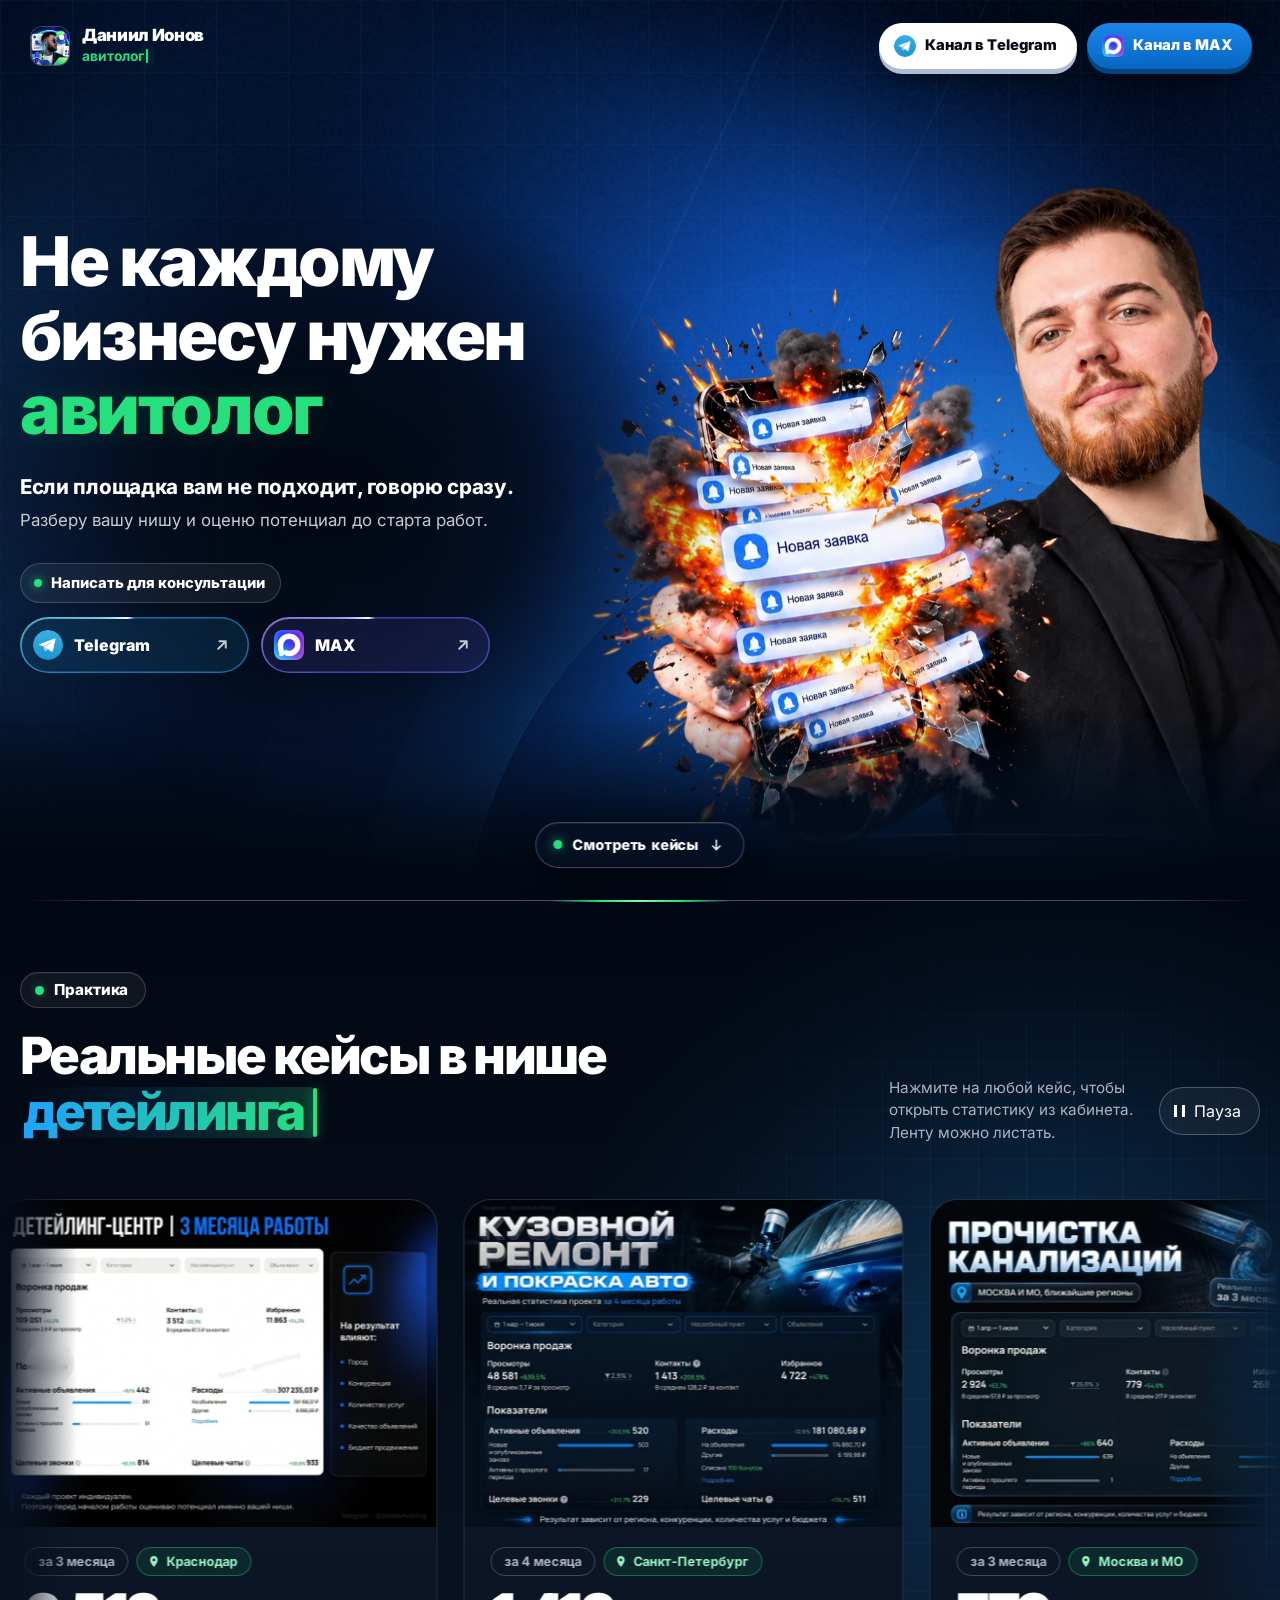
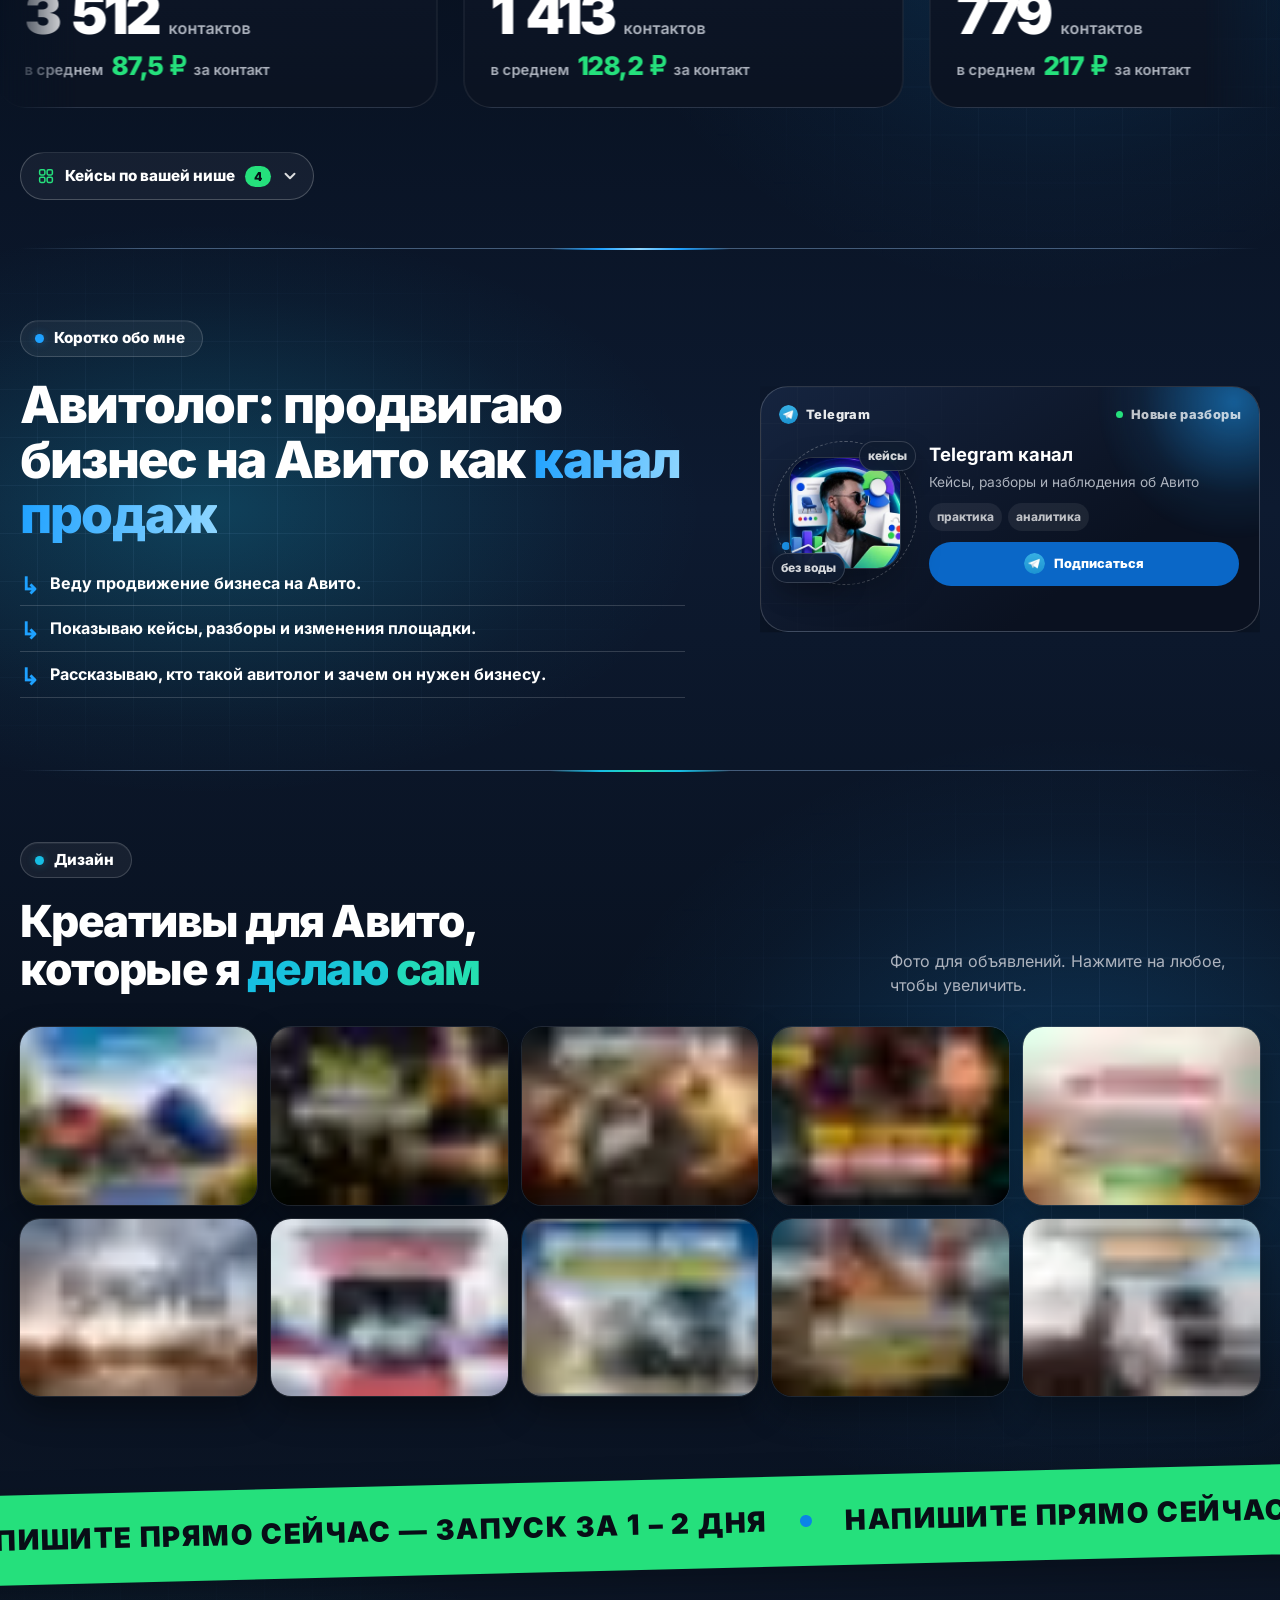
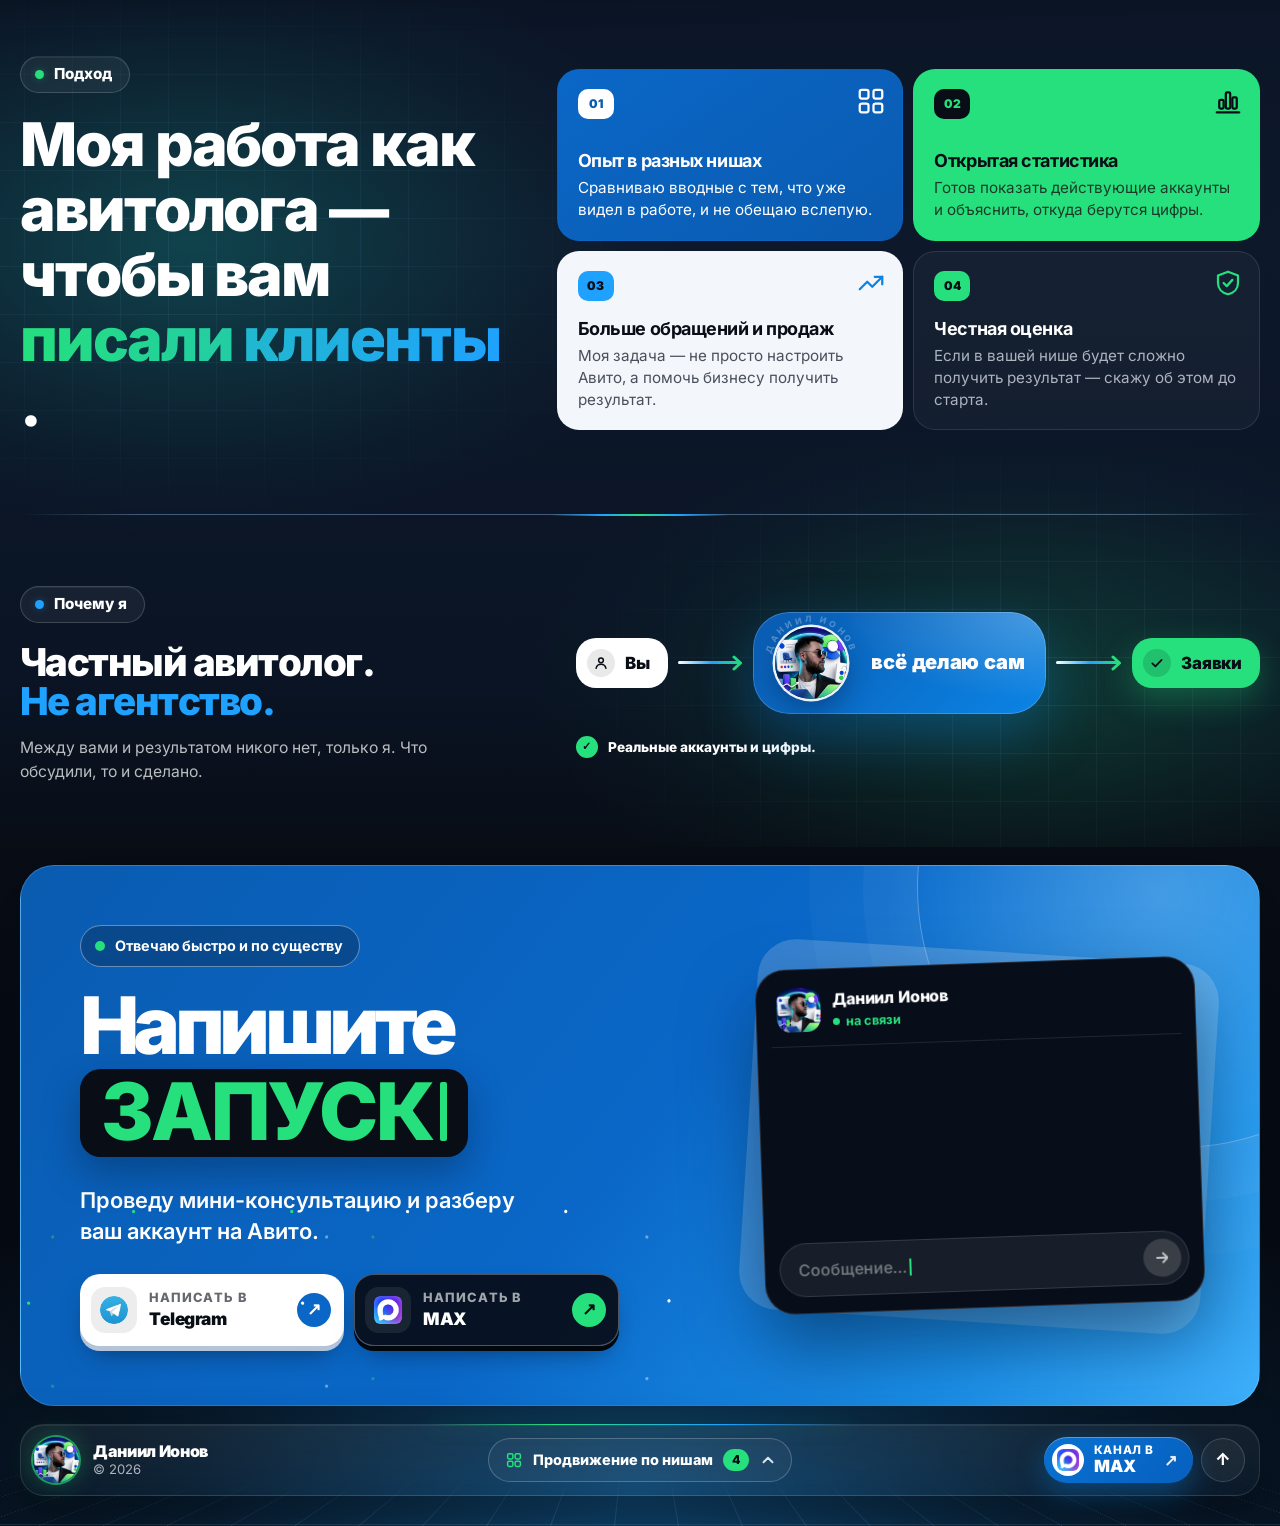
==== commit 36eabf3d: "Убран рывок фона на первом экране при загрузке - Кольцо на фоне: анимация стартовала через 1,2 с с к" ====
--- a/index.html
+++ b/index.html
@@ -959,8 +959,8 @@
       to { opacity: 1; scale: 1; }
     }
     @keyframes orbitDrift {
-      0% { transform: translate3d(-1%, 1%, 0) rotate(-2deg); }
-      100% { transform: translate3d(2%, -2%, 0) rotate(3deg); }
+      0% { transform: none; }
+      100% { transform: translate3d(3%, -3%, 0) rotate(5deg); }
     }
     @keyframes channelArtIn {
       from { opacity: .35; scale: .96; clip-path: inset(8% round 20px); }
--- a/assets/css/effects.css
+++ b/assets/css/effects.css
@@ -1,12 +1,13 @@
 /* ===== Эффекты (градиент, кнопки, анимации текста) ===== */
 
 /* ---------- Градиент на первом экране ---------- */
-.fxp-grad { position: absolute; inset: 0; z-index: -2; pointer-events: none;
+/* градиент плавно проявляется поверх обычного фона, когда уже нарисован первый кадр — без рывка */
+.fxp-grad { position: absolute; inset: 0; z-index: -2; pointer-events: none; opacity: 0; transition: opacity 1.6s ease;
   -webkit-mask-image: linear-gradient(to bottom, #000 68%, transparent 100%); mask-image: linear-gradient(to bottom, #000 68%, transparent 100%); }
+.fxp-grad.is-on { opacity: 1; }
 .fxp-grad-canvas { position: absolute; inset: 0; display: block; width: 100%; height: 100%; }
 /* слева чуть темнее, чтобы заголовок читался */
 .fxp-grad::after { content: ""; position: absolute; inset: 0; background: linear-gradient(90deg, rgba(2, 8, 19, .4) 0%, rgba(2, 8, 19, .12) 42%, transparent 62%); }
-:root:not([data-fxp-g="0"]) .hero, :root:not([data-fxp-g="0"]) .nh { background: #020813; }
 .fxp-grad--fallback { background:
   radial-gradient(38% 52% at 68% 46%, rgba(31, 128, 255, .45), transparent 70%),
   radial-gradient(30% 40% at 86% 18%, rgba(70, 168, 255, .25), transparent 70%),
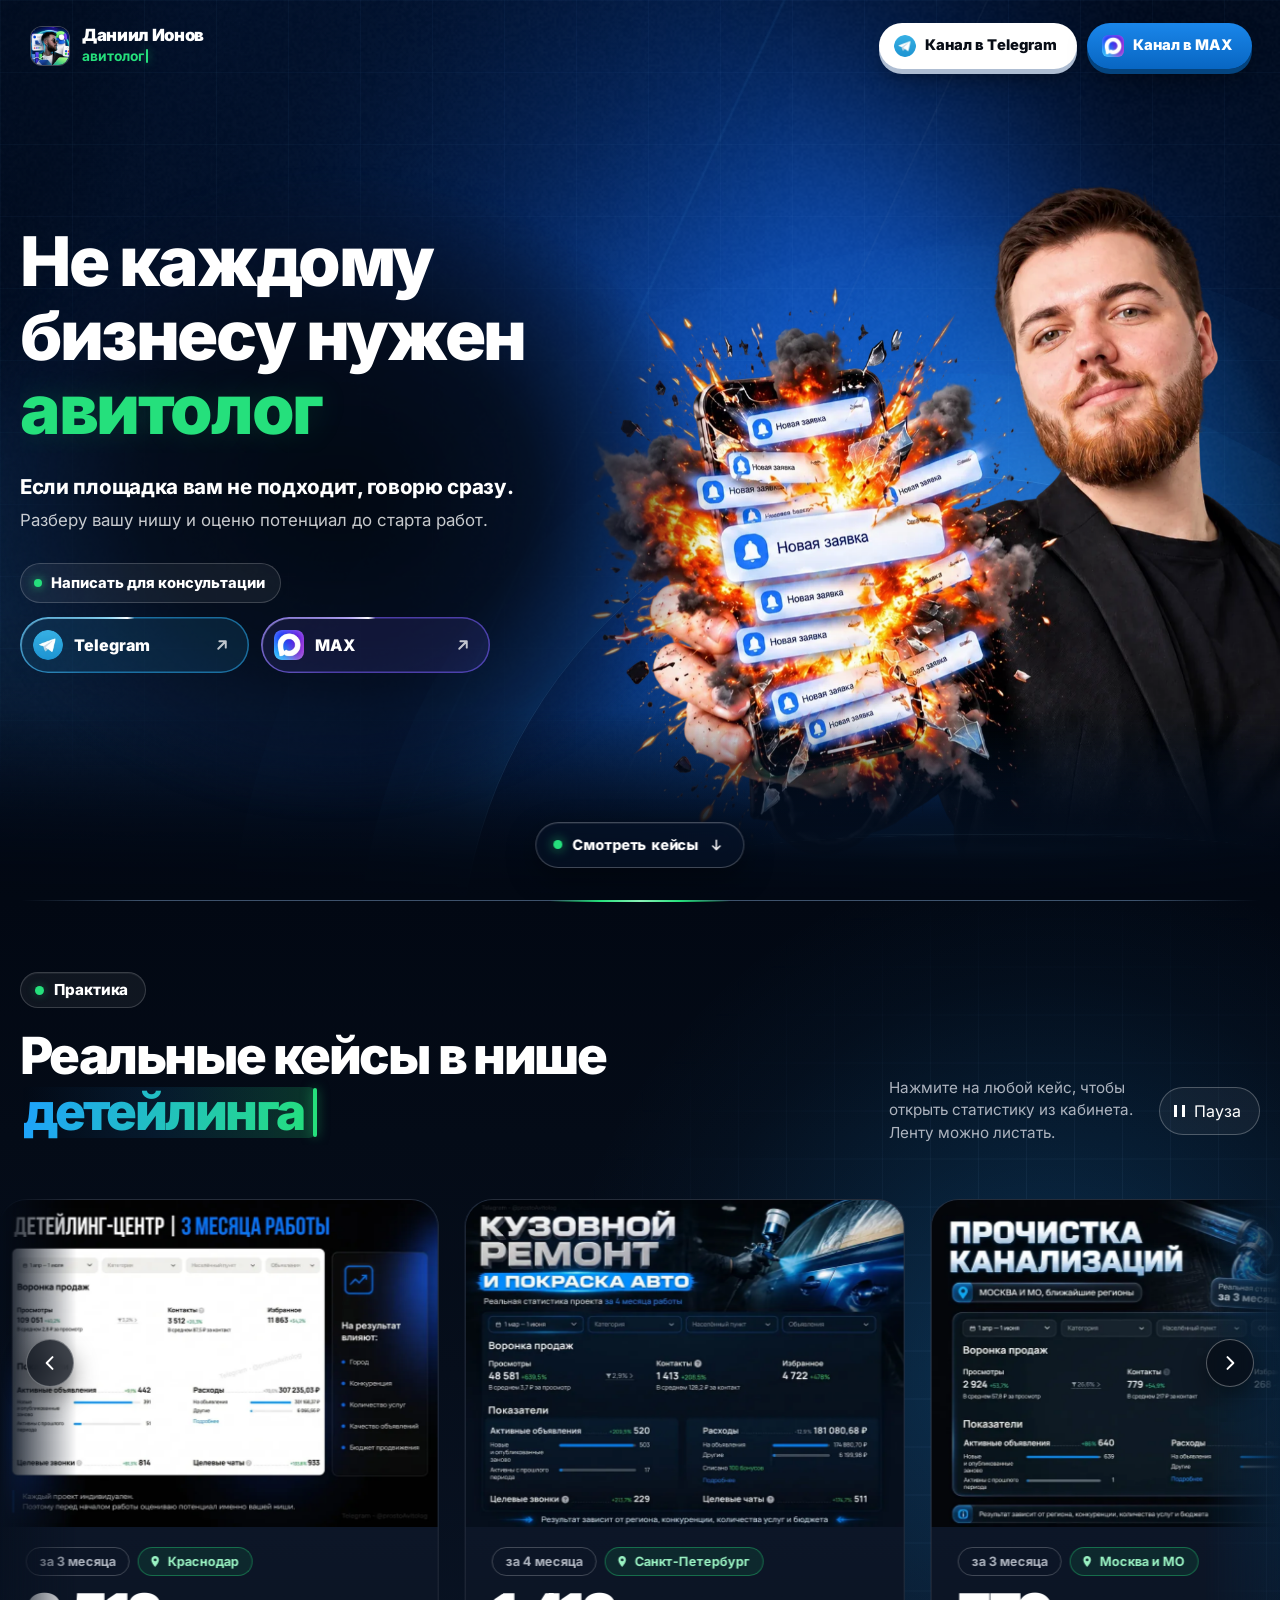
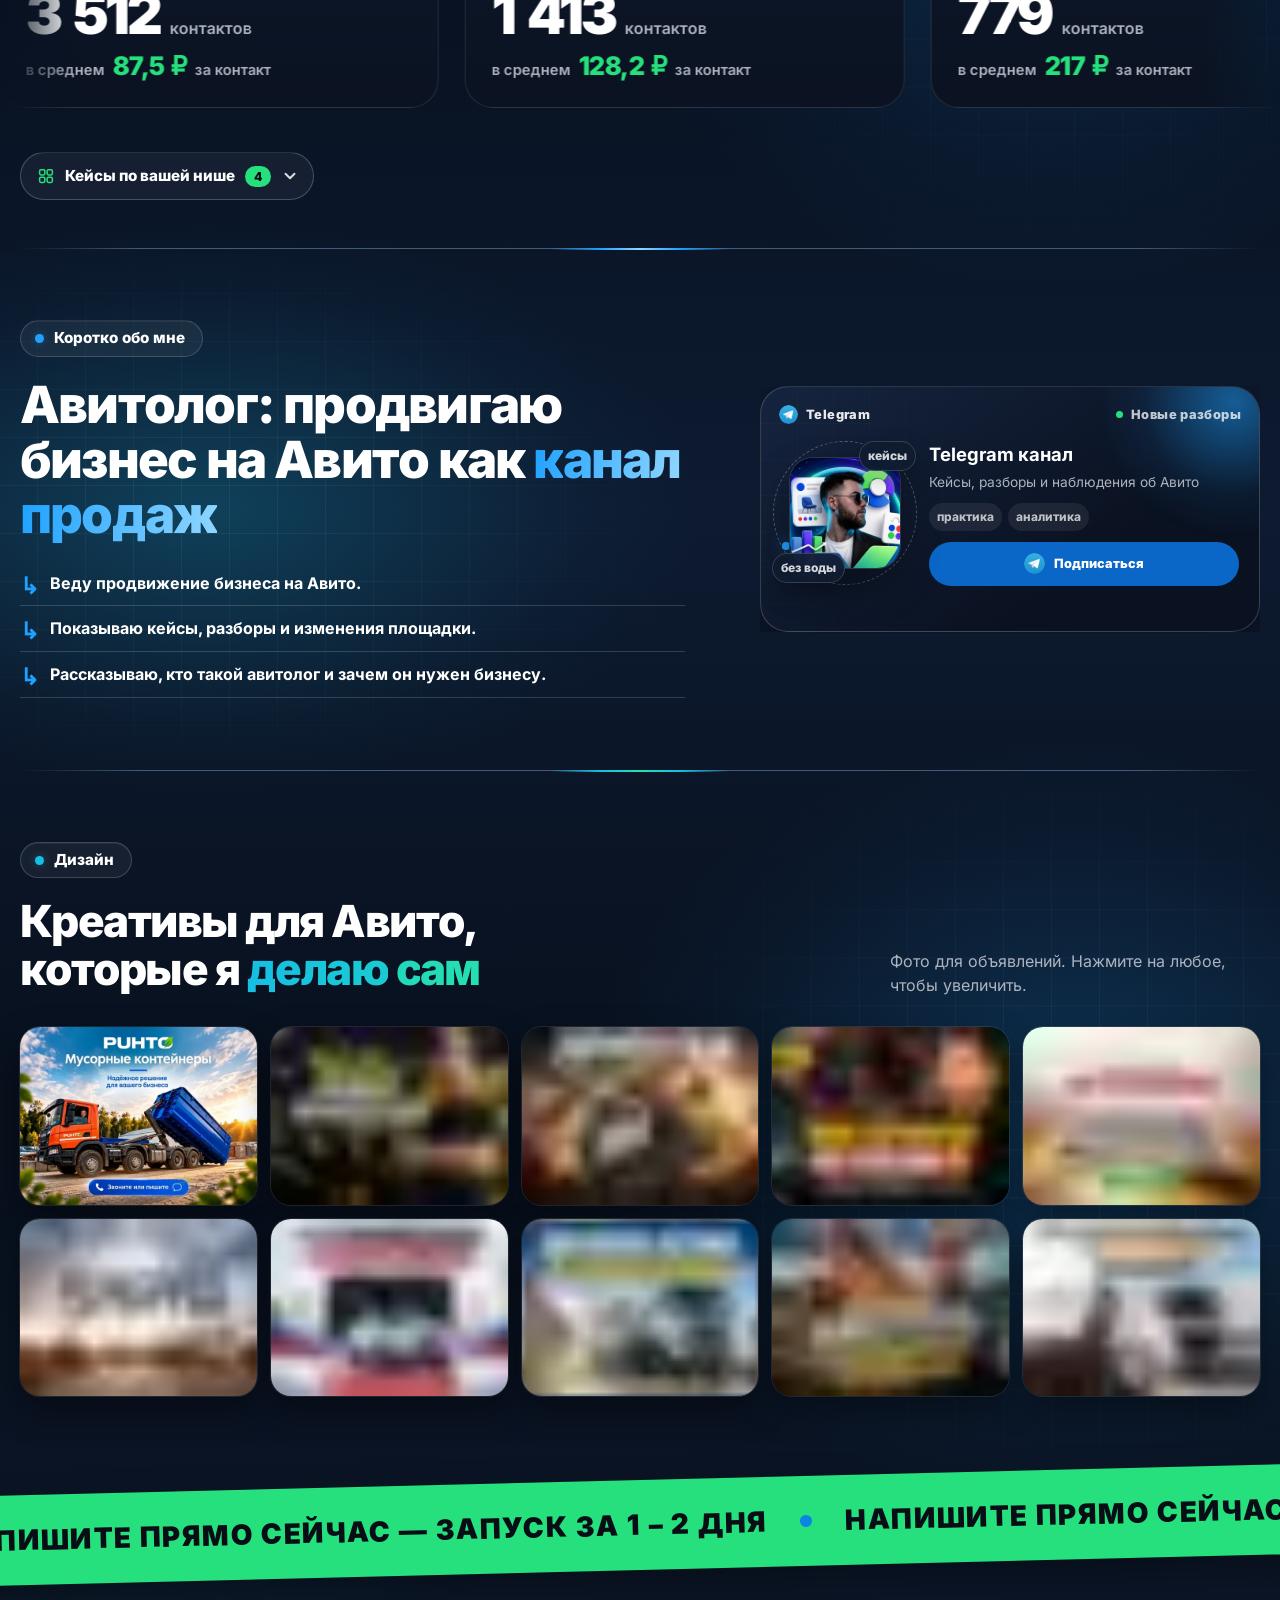
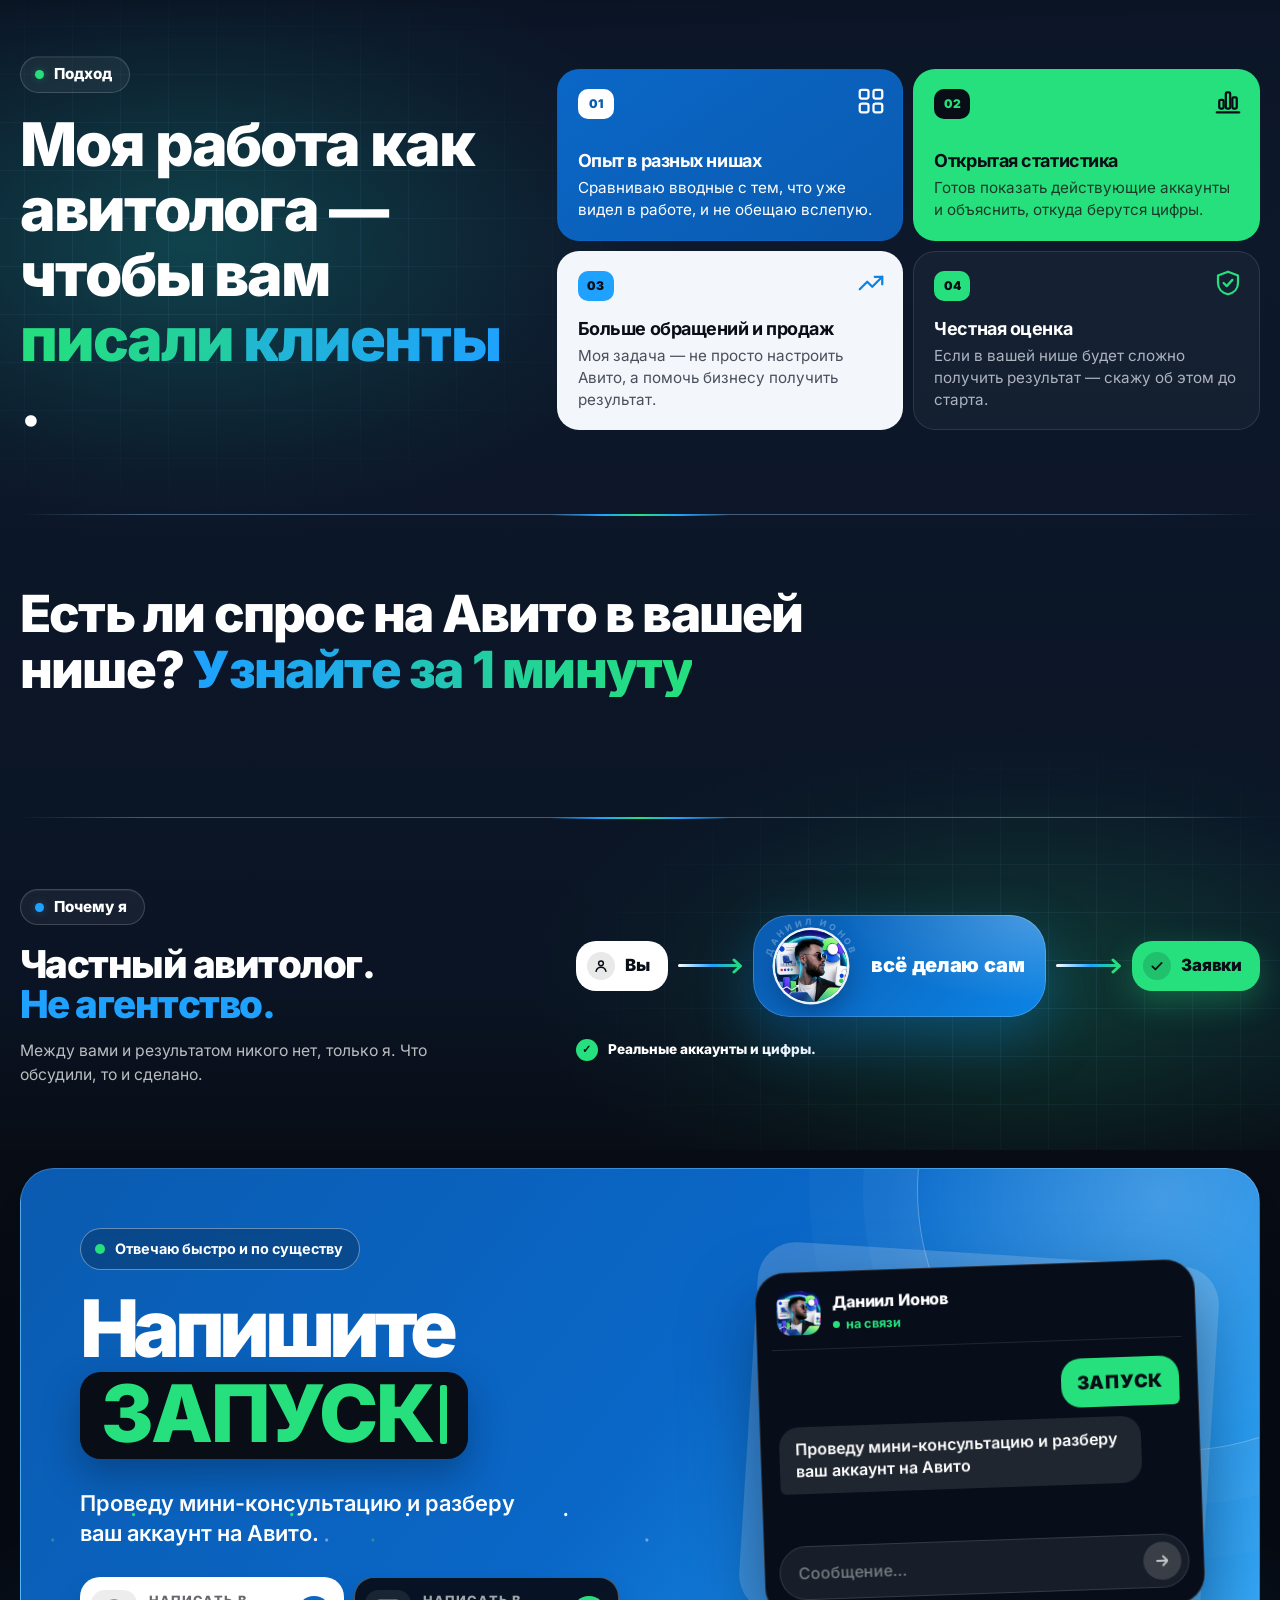
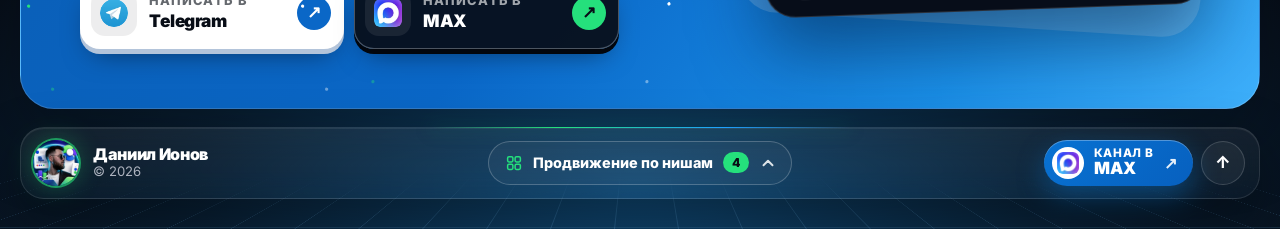
==== commit a595fd5a: "Добавлен квиз Marquiz «Есть ли спрос на Авито в вашей нише» между блоками «Подход» и «Почему я» Co-A" ====
--- a/index.html
+++ b/index.html
@@ -425,6 +425,8 @@
 
 
     .section { padding: 110px 0; }
+    .quiz-section { color: #fff; }
+    .quiz-section .section-title { max-width: 900px; font-size: clamp(2rem, 4vw, 3.4rem); }
     .section-head { display: flex; align-items: end; justify-content: space-between; gap: 24px; margin-bottom: 44px; }
     .kicker { margin-bottom: 13px; font-size: .82rem; font-weight: 900; letter-spacing: .08em; text-transform: uppercase; }
     .section-title { max-width: 820px; margin-bottom: 0; font-size: clamp(2.6rem, 5vw, 5.2rem); font-weight: 950; letter-spacing: -.065em; text-wrap: balance; }
@@ -1664,7 +1666,7 @@
     }
 
     /* ===== Разделители между блоками ===== */
-    .cm-section, .intro-section, .works-section, .why-section {
+    .cm-section, .intro-section, .works-section, .quiz-section, .why-section {
       --sep-w: min(calc(100% - 40px), var(--max));
       
       background-size: 280px 36px, 180px 2px, var(--sep-w) 1px;
@@ -1672,7 +1674,7 @@
       background-repeat: no-repeat;
     }
     @media (max-width: 680px) {
-      .cm-section, .intro-section, .works-section, .why-section { --sep-w: calc(100% - 24px); background-size: 220px 30px, 130px 2px, var(--sep-w) 1px; background-position: 50% -15px, 50% 0, 50% 0; }
+      .cm-section, .intro-section, .works-section, .quiz-section, .why-section { --sep-w: calc(100% - 24px); background-size: 220px 30px, 130px 2px, var(--sep-w) 1px; background-position: 50% -15px, 50% 0, 50% 0; }
     }
 
     /* ===== Акценты: у каждого блока свой оттенок ===== */
@@ -1680,9 +1682,10 @@
     .intro-section { --acc-a: #1ea1ff; --acc-b: #8fd6ff; --acc-glow: rgba(30, 161, 255, .36); }
     .works-section { --acc-a: #16bee4; --acc-b: #25e0b0; --acc-glow: rgba(22, 190, 228, .34); }
     .trust-section { --acc-a: #25e07c; --acc-b: #1ea1ff; --acc-glow: rgba(37, 224, 124, .3); }
+    .quiz-section  { --acc-a: #1ea1ff; --acc-b: #25e07c; --acc-glow: rgba(30, 161, 255, .34); }
     .why-section   { --acc-a: #1ea1ff; --acc-b: #25e07c; --acc-glow: rgba(30, 161, 255, .34); }
 
-    .cm-section, .intro-section, .works-section, .why-section {
+    .cm-section, .intro-section, .works-section, .quiz-section, .why-section {
       background-image:
         radial-gradient(ellipse 130px 18px at 50% 0, var(--acc-glow), transparent 72%),
         linear-gradient(90deg, transparent, var(--acc-a) 28%, var(--acc-b) 50%, var(--acc-a) 72%, transparent),
@@ -1745,6 +1748,7 @@
     .cm-section { padding-top: var(--sep-gap); padding-bottom: calc(var(--sep-gap) - 24px); }
     .intro-section { padding-top: var(--sep-gap); padding-bottom: var(--sep-gap); }
     .works-section { padding-top: var(--sep-gap); }
+    .quiz-section { padding-top: var(--sep-gap); padding-bottom: var(--sep-gap); }
     .trust-section { padding-bottom: var(--sep-gap); }
     .why-section, .why-section.wc { padding-top: var(--sep-gap); }
 
@@ -2568,6 +2572,28 @@
     }
   </style>
 <link rel="stylesheet" href="assets/css/effects.css">
+<!-- Marquiz script start -->
+<script>
+(function(w, d, s, o){
+  var j = d.createElement(s); j.async = true; j.src = 'https://script.marquiz.ru/v2.js';j.onload = function() {
+    if (document.readyState !== 'loading') Marquiz.init(o);
+    else document.addEventListener("DOMContentLoaded", function() {
+      Marquiz.init(o);
+    });
+  };
+  d.head.insertBefore(j, d.head.firstElementChild);
+})(window, document, 'script', {
+    host: 'https://quiz.marquiz.ru',
+    region: 'ru',
+    id: '6adbc59e2c250e000f7ade87',
+    autoOpen: false,
+    autoOpenFreq: 'once',
+    openOnExit: false,
+    disableOnMobile: false
+  }
+);
+</script>
+<!-- Marquiz script end -->
 </head>
 <body>
 <noscript><div><img src="https://mc.yandex.ru/watch/112965215" style="position:absolute; left:-9999px;" alt="" /></div></noscript>
@@ -2846,6 +2872,16 @@
       </div>
     </section>
 
+    <section class="section quiz-section" id="quiz" aria-labelledby="quiz-title">
+      <div class="container">
+        <div class="section-head">
+          <h2 class="section-title" id="quiz-title">Есть ли спрос на Авито в вашей нише? <span class="hl">Узнайте за 1 минуту</span></h2>
+        </div>
+        <div data-marquiz-id="6adbc59e2c250e000f7ade87"></div>
+        <script>(function(t, p) {window.Marquiz ? Marquiz.add([t, p]) : document.addEventListener('marquizLoaded', function() {Marquiz.add([t, p])})})('Inline', {id: '6adbc59e2c250e000f7ade87', buttonText: 'Проверить спрос на Авито', bgColor: '#25e07c', textColor: '#08111d', rounded: false, shadow: 'rgba(37, 224, 124, 0.5)', blicked: true, fixed: false, buttonOnMobile: false, disableOnMobile: false, symbolIconId: 'native', symbolMode: 'icon', emojiPack: 'standard', fullWidth: true})</script>
+      </div>
+    </section>
+
     <section class="section why-section wc" id="why" aria-labelledby="why-title">
       <div class="container why-inner">
         <div class="wc-a" id="wc-a">
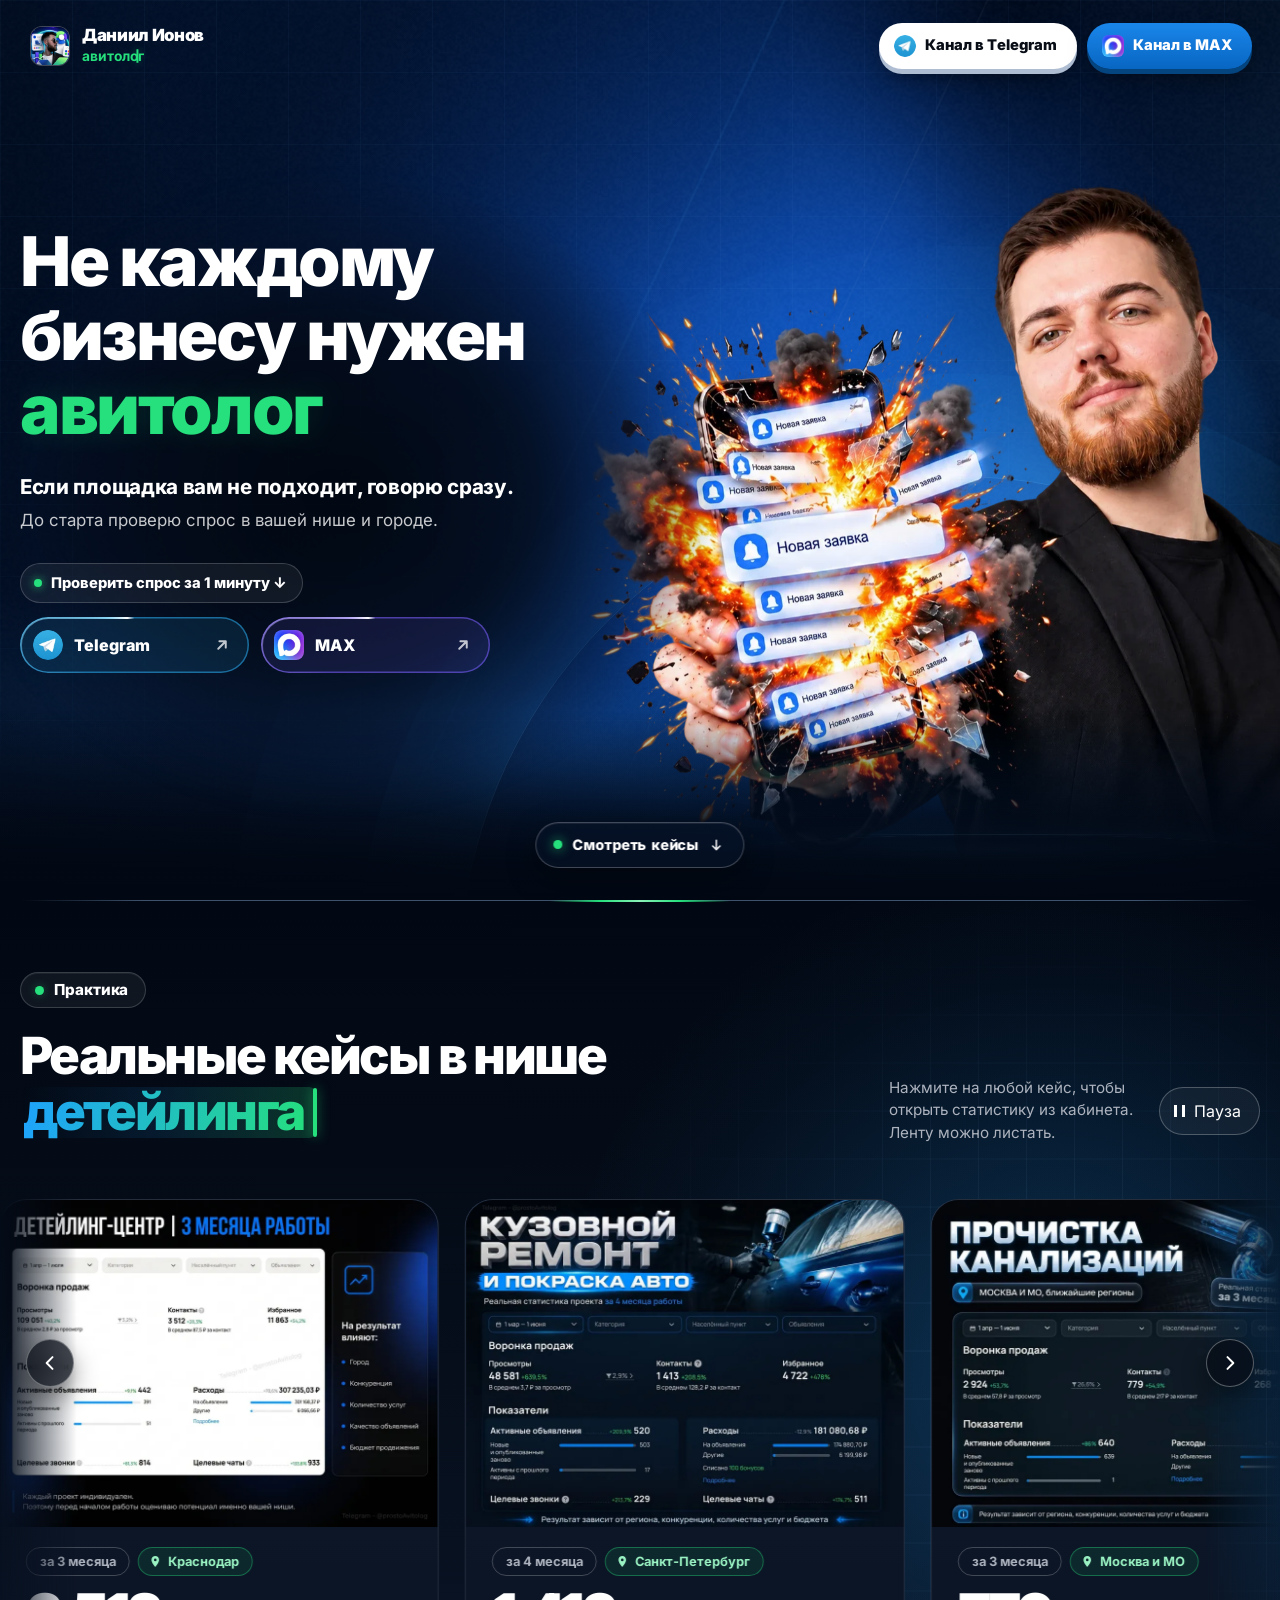
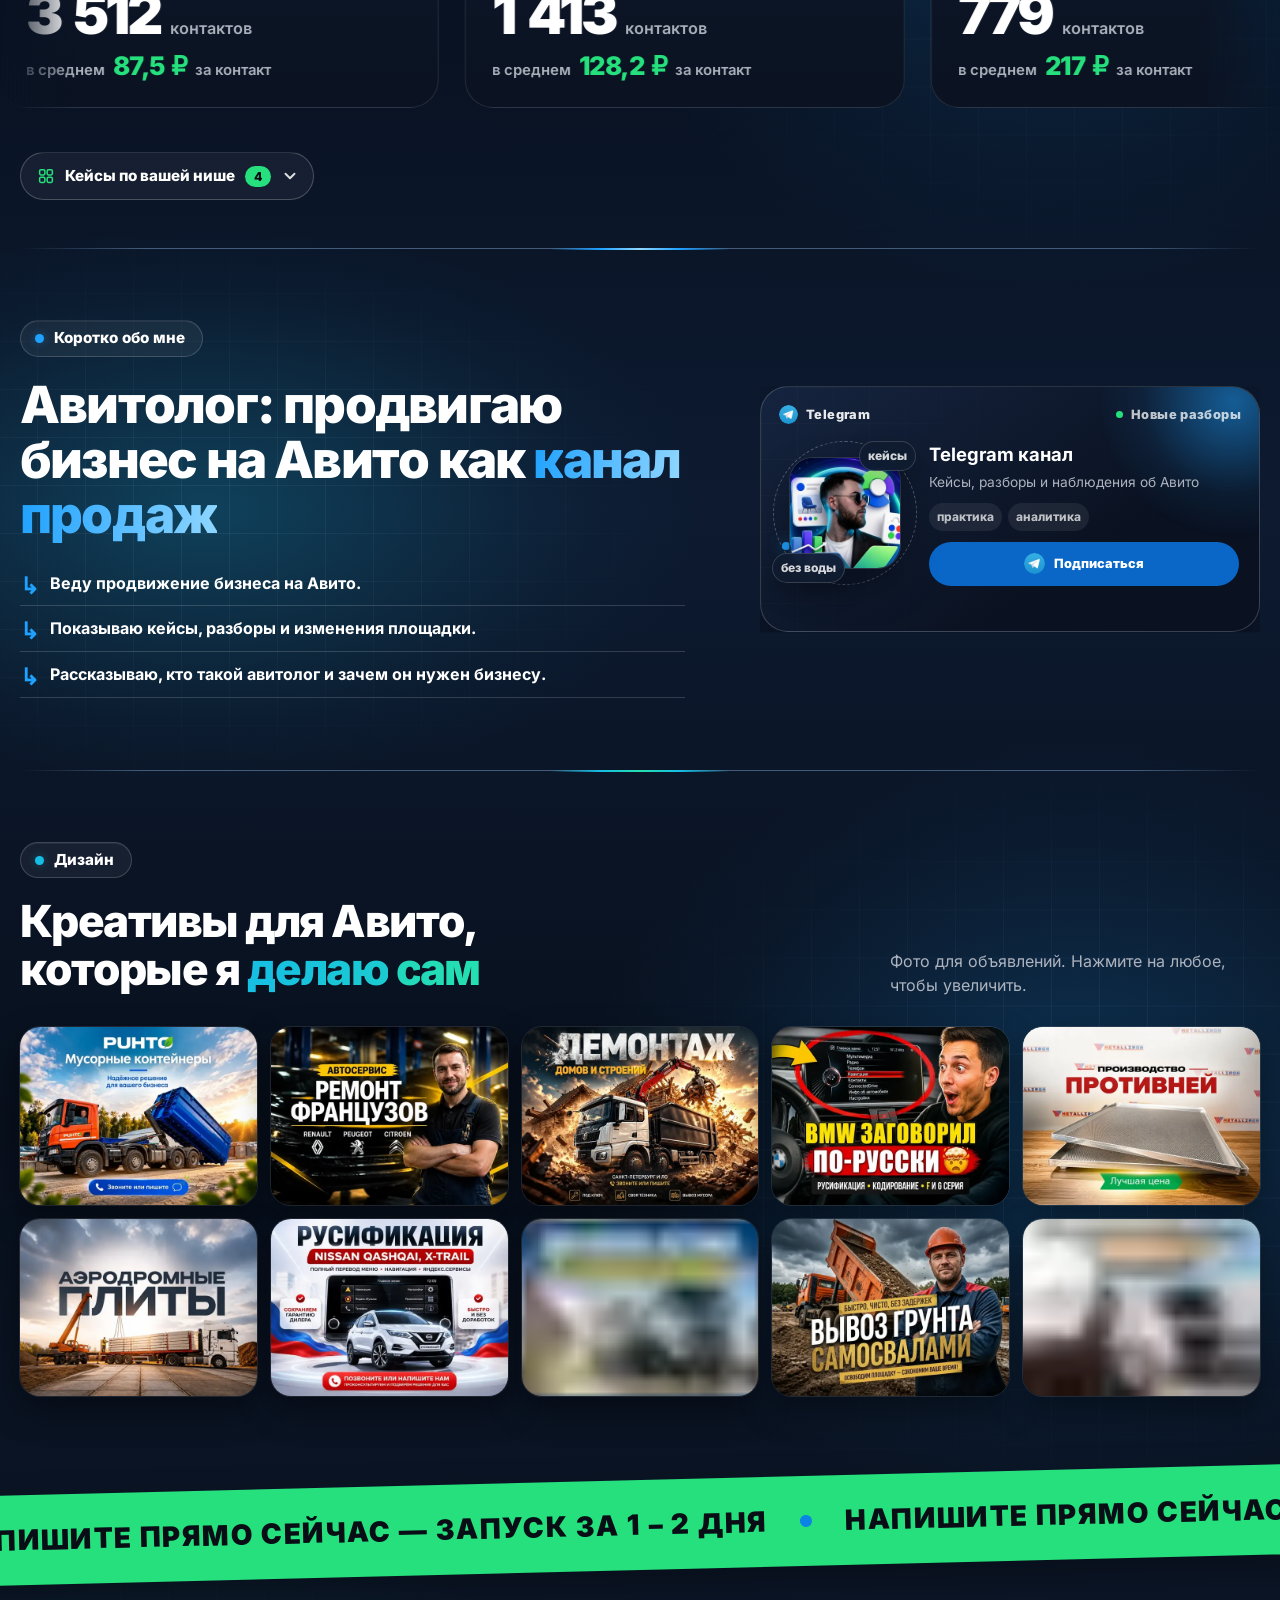
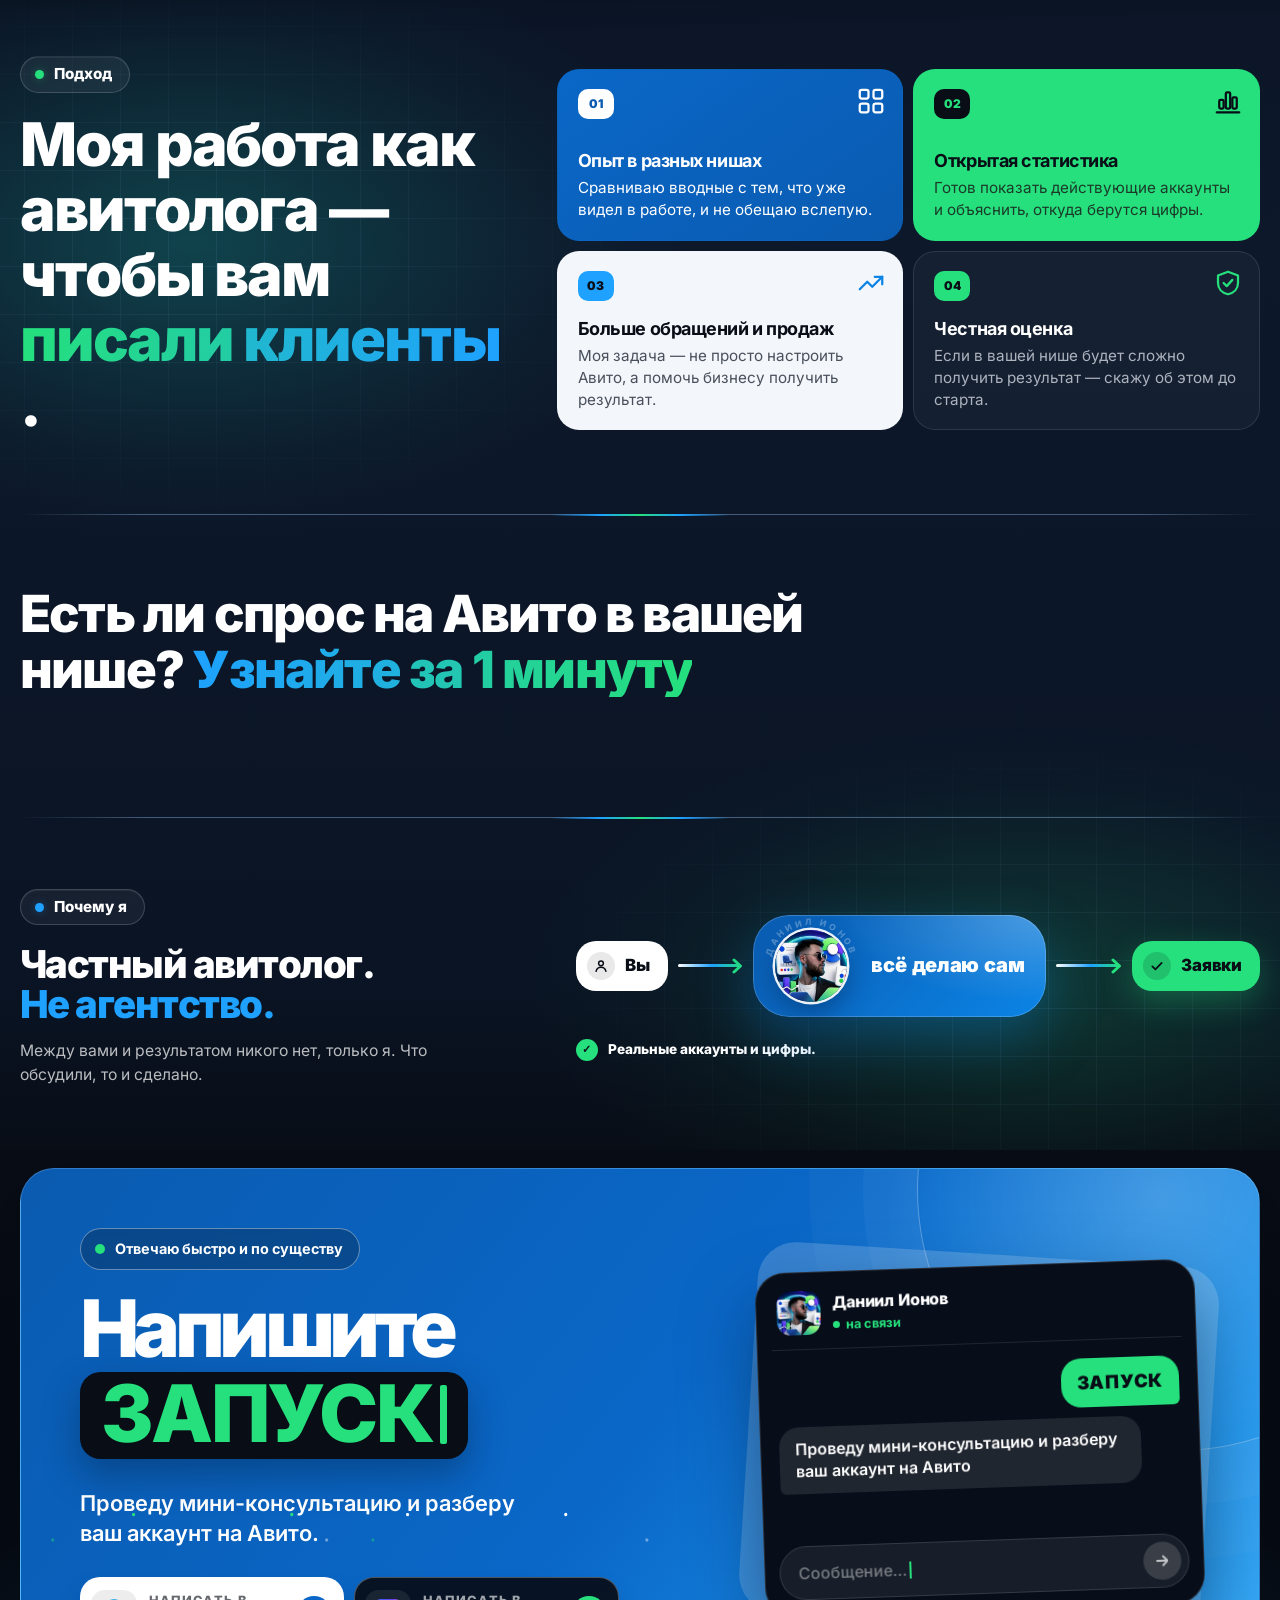
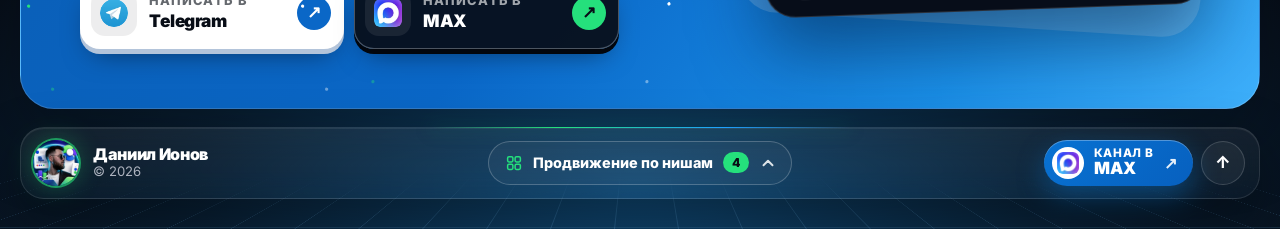
==== commit 5163b42d: "Плашка первого экрана ведёт к квизу, подзаголовок про проверку спроса, убран акцент на бесплатно Co-" ====
--- a/index.html
+++ b/index.html
@@ -4,24 +4,24 @@
 <meta charset="utf-8">
 <script>/* страница всегда открывается с начала; плавная прокрутка — только по ссылкам внутри страницы */(function(){try{document.addEventListener('click',function(e){var a=e.target.closest&&e.target.closest('a[href^="#"]');if(!a||e.defaultPrevented||e.button||e.metaKey||e.ctrlKey||e.shiftKey)return;var id=decodeURIComponent(a.getAttribute('href').slice(1)),t=id&&document.getElementById(id);if(!t)return;e.preventDefault();t.scrollIntoView({behavior:matchMedia('(prefers-reduced-motion: reduce)').matches?'auto':'smooth',block:'start'});if(a.classList.contains('skip-link')){if(!t.hasAttribute('tabindex'))t.setAttribute('tabindex','-1');t.focus({preventScroll:true})}});var n=performance.getEntriesByType&&performance.getEntriesByType('navigation')[0];if(n&&n.type!=='navigate')return;var H=history,sr='scrollRestoration' in H;if(sr)H.scrollRestoration='manual';var d=document.documentElement,moved=false,done=false,fin=function(){if(!done){done=true;if(sr)H.scrollRestoration='auto'}};['wheel','touchstart','keydown','pointerdown'].forEach(function(e){addEventListener(e,function(){moved=true;fin()},{passive:true,capture:true})});var anchor=function(){var h=location.hash.slice(1);if(!h)return false;try{return!!document.getElementById(decodeURIComponent(h))}catch(e){return false}};var top=function(){if(moved||anchor()||!(window.pageYOffset||d.scrollTop))return;window.scrollTo(0,0)};top();document.addEventListener('DOMContentLoaded',top);addEventListener('load',function(){top();requestAnimationFrame(top);setTimeout(top,150);var until=Date.now()+1500,h=function(){if(Date.now()<until)top();else{removeEventListener('scroll',h);fin()}};addEventListener('scroll',h,{passive:true});setTimeout(fin,1600)})}catch(e){}})();</script>
 <meta name="viewport" content="width=device-width, initial-scale=1, viewport-fit=cover">
-<title>Авитолог. Узнайте за 0&nbsp;₽, будут ли у вас заявки</title>
-<meta name="description" content="Частный авитолог, не агентство. Настраиваю и веду Авито как канал заявок. Бесплатно оценю нишу до старта работ и покажу кейсы с цифрами.">
+<title>Авитолог Даниил Ионов — проверю спрос на ваши услуги на Авито</title>
+<meta name="description" content="Частный авитолог, не агентство. Настраиваю и веду Авито как канал заявок. До старта проверю спрос в вашей нише и покажу кейсы с цифрами.">
 <meta name="theme-color" content="#020813">
 <meta name="yandex-verification" content="eb885e0e94be250d" />
 <link rel="canonical" href="https://prostoavitolog.ru/">
 <meta property="og:type" content="website">
 <meta property="og:locale" content="ru_RU">
 <meta property="og:site_name" content="Даниил Ионов — авитолог">
-<meta property="og:title" content="Авитолог. Узнайте за 0&nbsp;₽, будут ли у вас заявки">
-<meta property="og:description" content="Бесплатно разберу вашу нишу и честно скажу, будут ли заявки с Авито. Кейсы с цифрами из кабинета.">
+<meta property="og:title" content="Авитолог Даниил Ионов — проверю спрос на ваши услуги на Авито">
+<meta property="og:description" content="Проверю спрос на ваши услуги на Авито и честно скажу, будут ли заявки. Кейсы с цифрами из кабинета.">
 <meta property="og:url" content="https://prostoavitolog.ru/">
 <meta property="og:image" content="https://prostoavitolog.ru/assets/og-image.jpg">
 <meta property="og:image:width" content="1200">
 <meta property="og:image:height" content="630">
 <meta property="og:image:alt" content="Даниил Ионов — авитолог">
 <meta name="twitter:card" content="summary_large_image">
-<meta name="twitter:title" content="Авитолог. Узнайте за 0&nbsp;₽, будут ли у вас заявки">
-<meta name="twitter:description" content="Бесплатно разберу вашу нишу и честно скажу, будут ли заявки с Авито. Кейсы с цифрами из кабинета.">
+<meta name="twitter:title" content="Авитолог Даниил Ионов — проверю спрос на ваши услуги на Авито">
+<meta name="twitter:description" content="Проверю спрос на ваши услуги на Авито и честно скажу, будут ли заявки. Кейсы с цифрами из кабинета.">
 <meta name="twitter:image" content="https://prostoavitolog.ru/assets/og-image.jpg">
 <link rel="icon" type="image/png" sizes="120x120" href="https://prostoavitolog.ru/favicon.png">
 <link rel="icon" type="image/x-icon" sizes="16x16 32x32" href="https://prostoavitolog.ru/favicon.ico">
@@ -2500,6 +2500,9 @@
     /* ===== Первый экран: подпись-пилюля «Написать для консультации», под ней прозрачные кнопки Telegram и MAX ===== */
     .hero-actions.hero-z { display: block; width: min(100%, 470px); margin: 10px 0 0; padding: 0; }
     .hz-cap { display: inline-flex; align-items: center; gap: 9px; margin: 0 0 14px; padding: 8px 15px 8px 13px; border: 1px solid rgba(255,255,255,.18); border-radius: 999px; color: #fff; background: rgba(255,255,255,.06); font-size: .92rem; font-weight: 800; }
+    a.hz-cap { text-decoration: none; cursor: pointer; transition: background .2s ease, border-color .2s ease; }
+    a.hz-cap:hover { background: rgba(255,255,255,.12); border-color: rgba(255,255,255,.34); }
+    a.hz-cap:focus-visible { outline: 2px solid var(--lime); outline-offset: 3px; }
     .hz-cap i { flex: none; width: 8px; height: 8px; border-radius: 50%; background: var(--lime); box-shadow: 0 0 10px rgba(37,224,124,.8); }
     .hz-row { display: grid; grid-template-columns: minmax(0, 1fr) minmax(0, 1fr); gap: 12px; }
     .hz-b { --hc: 42,171,238; --hc2: 150,225,255; position: relative; isolation: isolate; overflow: hidden; display: flex; align-items: center; gap: 10px; min-width: 0; height: 56px; padding: 0 18px 0 12px; border-radius: 999px;
@@ -2627,9 +2630,9 @@
         <div class="hero-copy">
           <h1 id="hero-title">Не каждому бизнесу нужен <span class="hero-accent">авитолог</span></h1>
           <p class="hero-lead">Если площадка вам не подходит, говорю сразу.</p>
-          <p class="hero-sub">Разберу вашу нишу и оценю потенциал до старта работ.</p>
+          <p class="hero-sub">До старта проверю спрос в вашей нише и городе.</p>
           <div class="hero-actions hero-z">
-            <p class="hz-cap"><i aria-hidden="true"></i>Написать для консультации</p>
+            <a href="#quiz" class="hz-cap" data-goal="quiz" data-place="hero"><i aria-hidden="true"></i>Проверить спрос за 1 минуту ↓</a>
             <div class="hz-row">
               <a class="hz-b tg" href="https://t.me/dispae" data-goal="tg" data-place="hero" target="_blank" rel="noopener noreferrer" aria-label="Написать в Telegram"><span class="hz-ic"><img src="assets/img/icon-telegram-a0fe0.webp" width="96" height="96" alt=""></span><span class="hz-lbl">Telegram</span><svg class="hz-go" viewBox="0 0 24 24" fill="none" stroke="currentColor" stroke-width="2.6" stroke-linecap="round" stroke-linejoin="round" aria-hidden="true"><path d="M7 17 17 7M8.5 7H17v8.5"/></svg></a>
               <a class="hz-b mx" href="https://max.ru/u/f9LHodD0cOKnIp9qTBS2_00OqzcKNgsxMSDktgqV9j1XRqrDAT5f9fDpPKs" data-goal="max" data-place="hero" target="_blank" rel="noopener noreferrer" aria-label="Написать в MAX"><span class="hz-ic"><img src="assets/img/icon-max-75523.webp" width="96" height="96" alt=""></span><span class="hz-lbl">MAX</span><svg class="hz-go" viewBox="0 0 24 24" fill="none" stroke="currentColor" stroke-width="2.6" stroke-linecap="round" stroke-linejoin="round" aria-hidden="true"><path d="M7 17 17 7M8.5 7H17v8.5"/></svg></a>
@@ -3153,6 +3156,18 @@
   </script>
 
   <script>
+    (function () {
+      var cap = document.querySelector('a.hz-cap[href="#quiz"]');
+      var quiz = document.getElementById('quiz');
+      if (!cap || !quiz) return;
+      cap.addEventListener('click', function (ev) {
+        ev.preventDefault();
+        quiz.scrollIntoView({ behavior: matchMedia('(prefers-reduced-motion: reduce)').matches ? 'auto' : 'smooth', block: 'start' });
+      });
+    })();
+  </script>
+
+  <script>
     (() => {
       const caseCards = Array.from(document.querySelectorAll('.cm-card'));
       const dialog = document.getElementById('case-dialog');
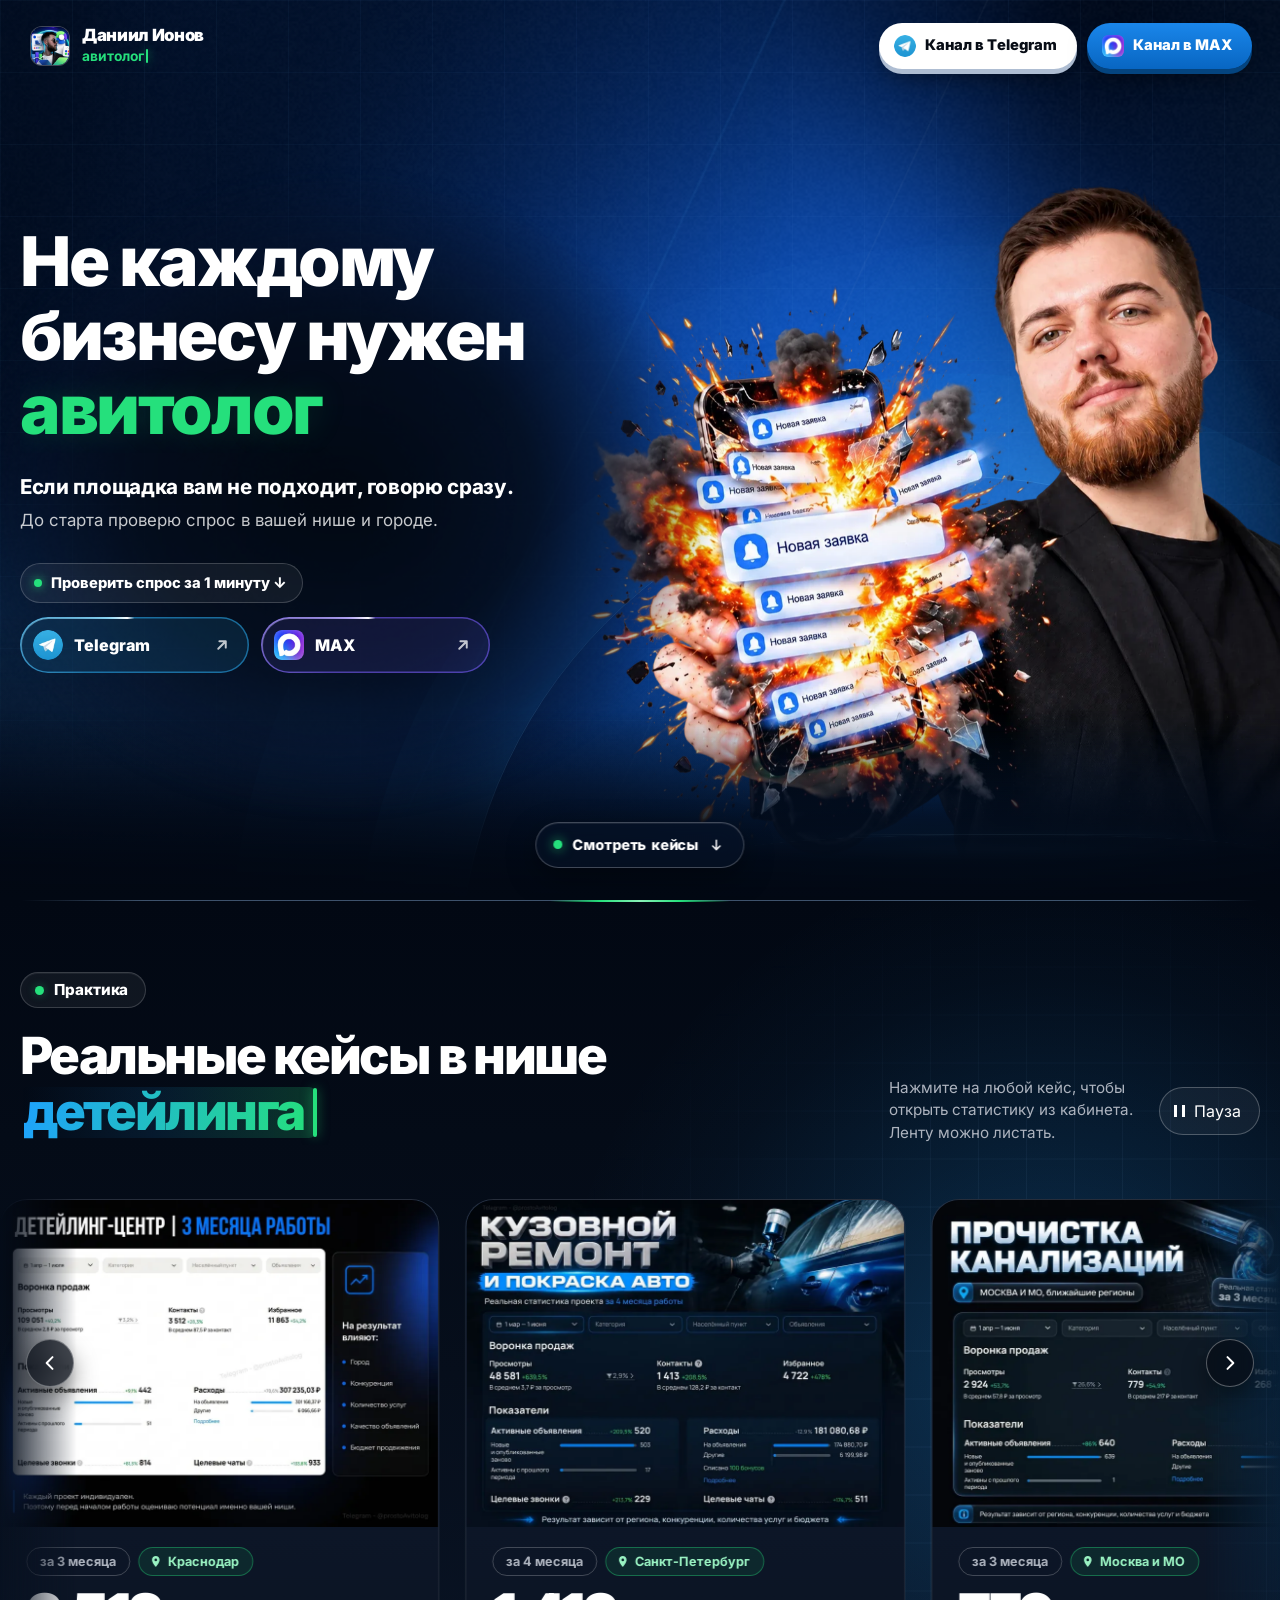
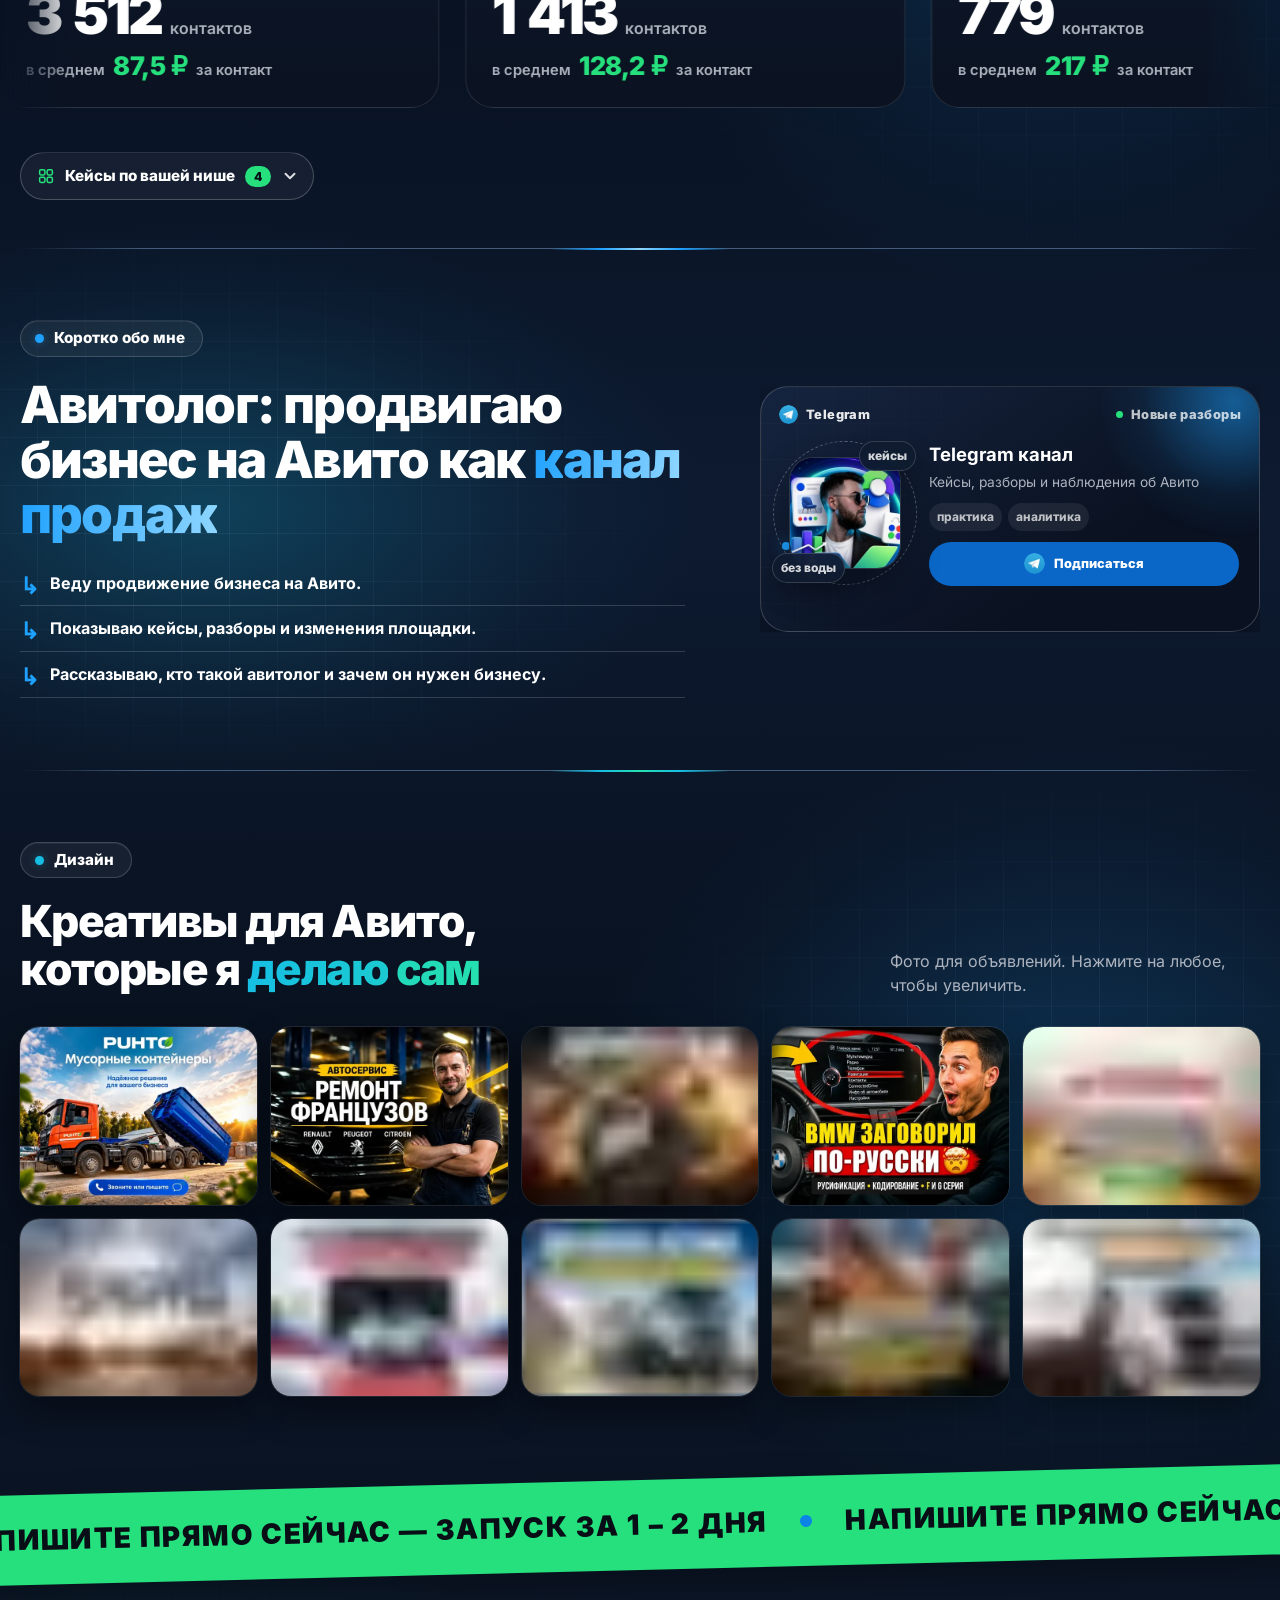
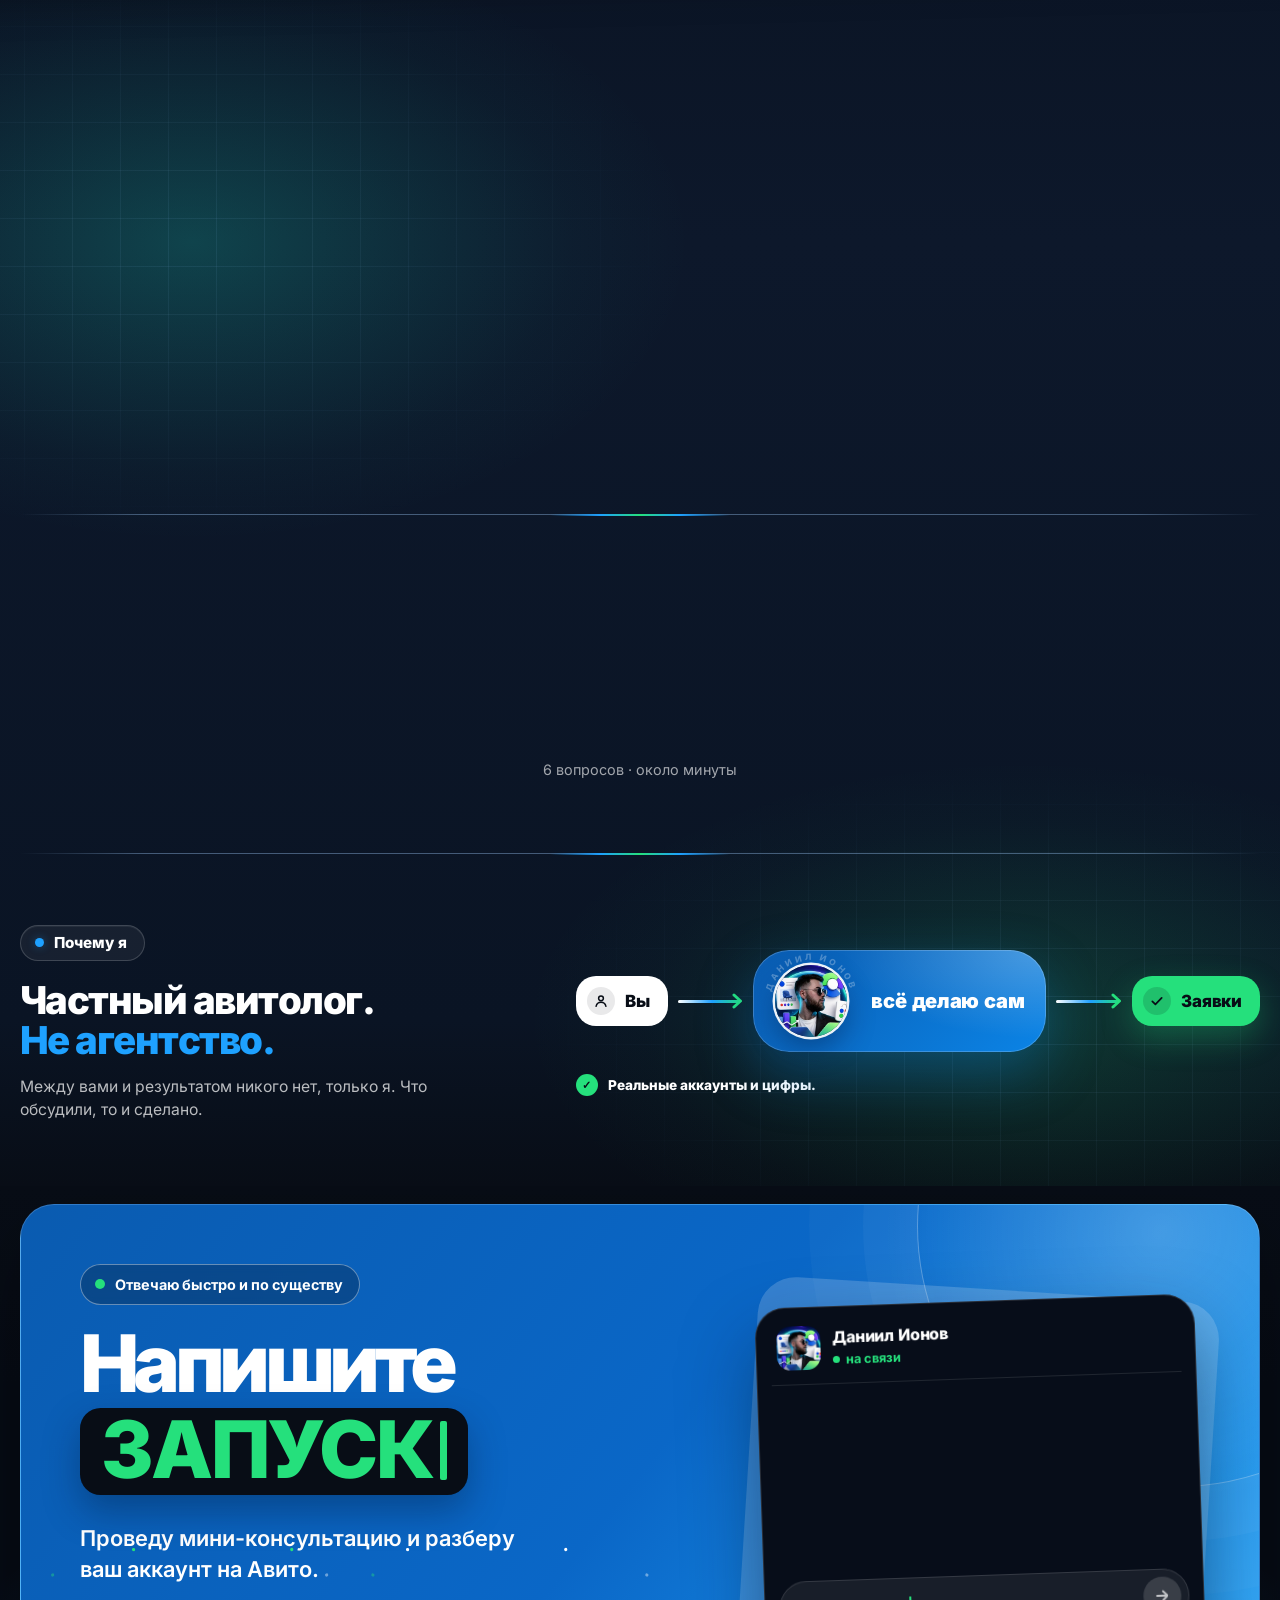
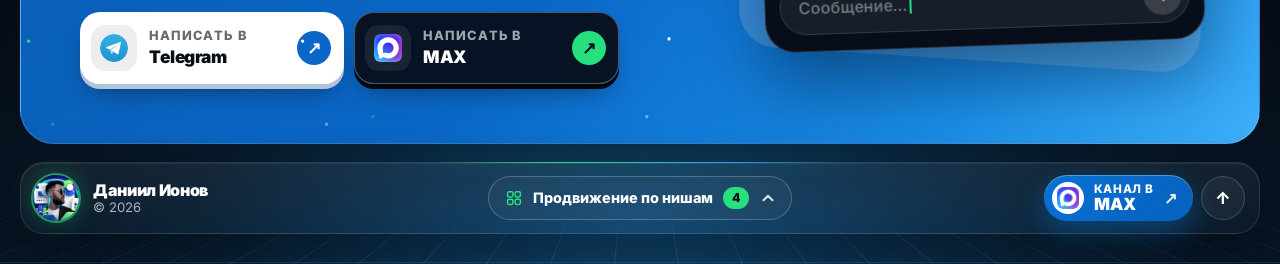
==== commit 56da03a6: "Квиз открывается во всплывающем окне по кнопке вместо встраивания в страницу Co-Authored-By: Claude " ====
--- a/index.html
+++ b/index.html
@@ -426,6 +426,8 @@
 
     .section { padding: 110px 0; }
     .quiz-section { color: #fff; }
+    .quiz-cta { display: flex; flex-direction: column; align-items: center; gap: 14px; text-align: center; }
+    .quiz-note { margin: 0; color: rgba(255,255,255,.62); font-size: .9rem; }
     .quiz-section .section-title { max-width: 900px; font-size: clamp(2rem, 4vw, 3.4rem); }
     .section-head { display: flex; align-items: end; justify-content: space-between; gap: 24px; margin-bottom: 44px; }
     .kicker { margin-bottom: 13px; font-size: .82rem; font-weight: 900; letter-spacing: .08em; text-transform: uppercase; }
@@ -2880,8 +2882,11 @@
         <div class="section-head">
           <h2 class="section-title" id="quiz-title">Есть ли спрос на Авито в вашей нише? <span class="hl">Узнайте за 1 минуту</span></h2>
         </div>
-        <div data-marquiz-id="6adbc59e2c250e000f7ade87"></div>
-        <script>(function(t, p) {window.Marquiz ? Marquiz.add([t, p]) : document.addEventListener('marquizLoaded', function() {Marquiz.add([t, p])})})('Inline', {id: '6adbc59e2c250e000f7ade87', buttonText: 'Проверить спрос на Авито', bgColor: '#25e07c', textColor: '#08111d', rounded: false, shadow: 'rgba(37, 224, 124, 0.5)', blicked: true, fixed: false, buttonOnMobile: false, disableOnMobile: false, symbolIconId: 'native', symbolMode: 'icon', emojiPack: 'standard', fullWidth: true})</script>
+        <div class="quiz-cta">
+          <div data-marquiz-id="6adbc59e2c250e000f7ade87"></div>
+          <script>(function(t, p) {window.Marquiz ? Marquiz.add([t, p]) : document.addEventListener('marquizLoaded', function() {Marquiz.add([t, p])})})('Button', {id: '6adbc59e2c250e000f7ade87', buttonText: 'Проверить спрос на Авито', bgColor: '#25e07c', textColor: '#08111d', rounded: true, shadow: 'rgba(37, 224, 124, 0.5)', blicked: true, fixed: false, disableOnMobile: false, symbolIconId: 'native', symbolMode: 'icon', emojiPack: 'standard'})</script>
+          <p class="quiz-note">6 вопросов · около минуты</p>
+        </div>
       </div>
     </section>
 
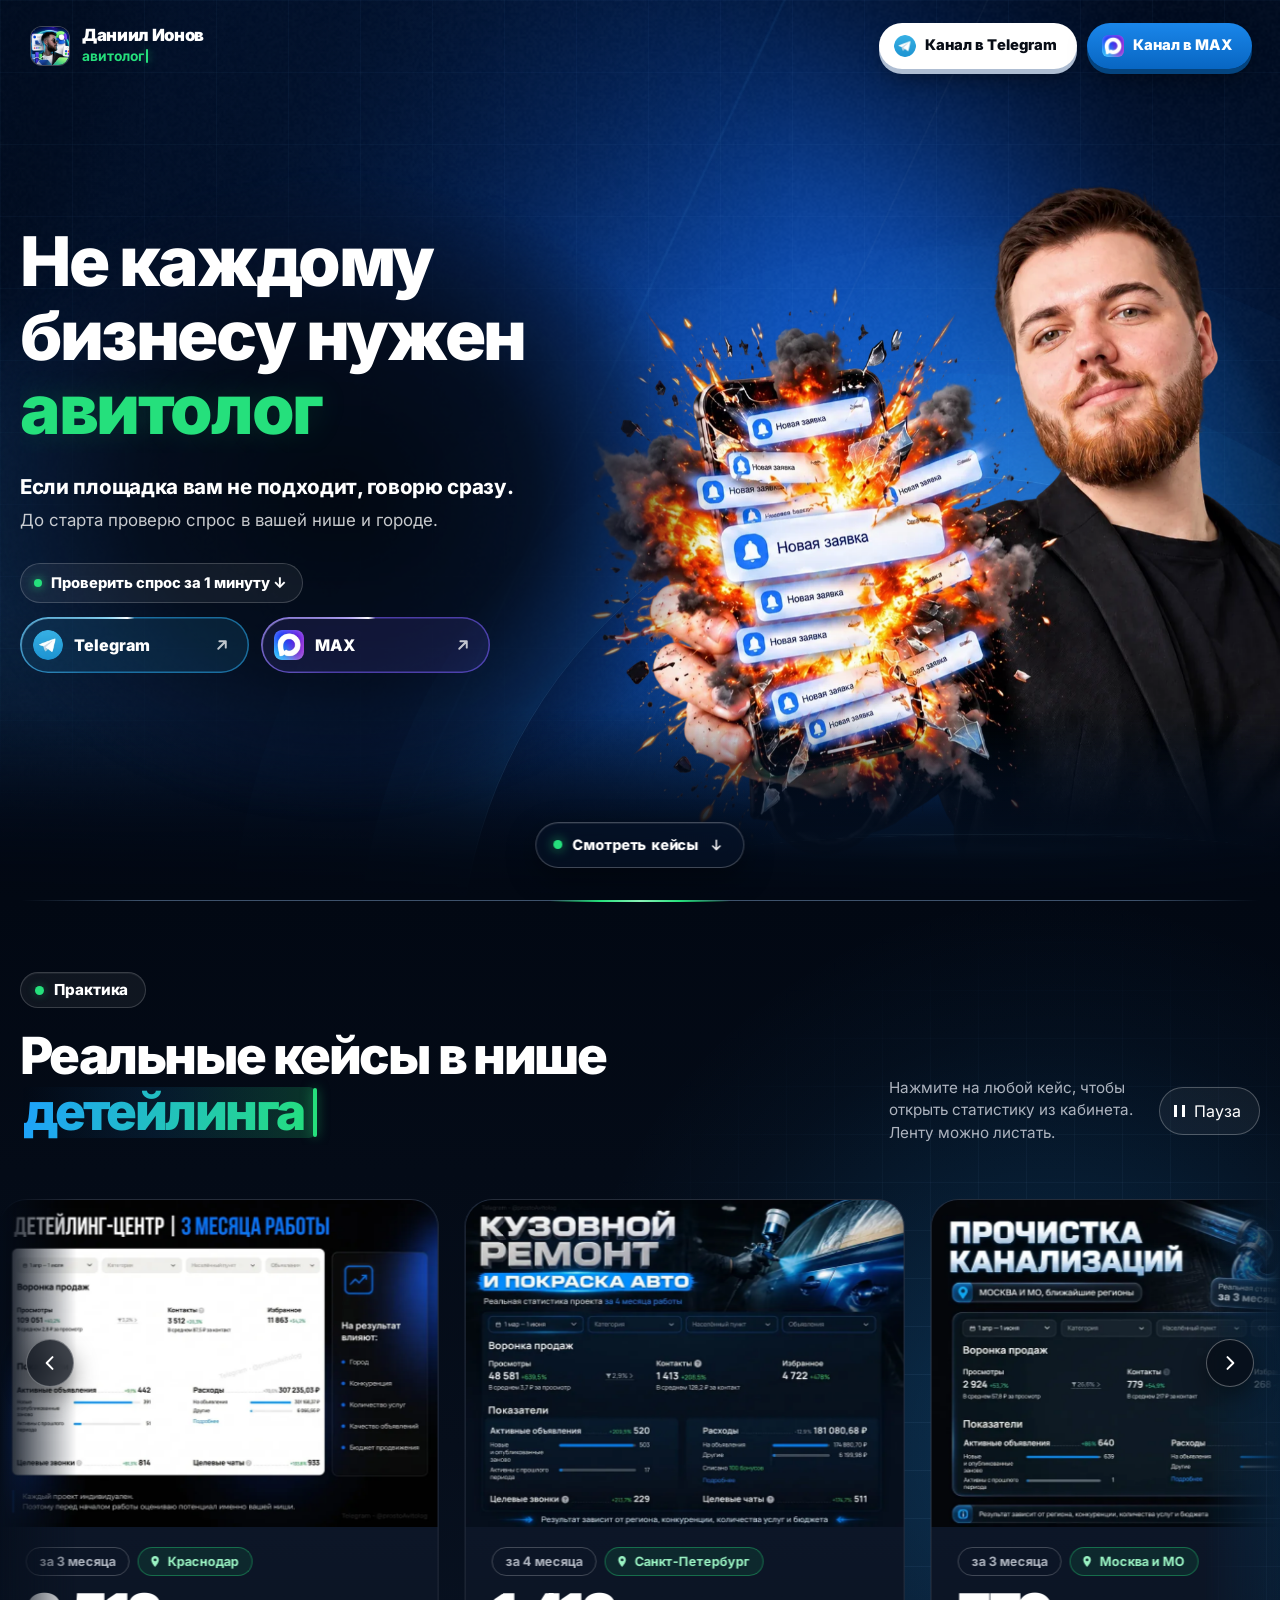
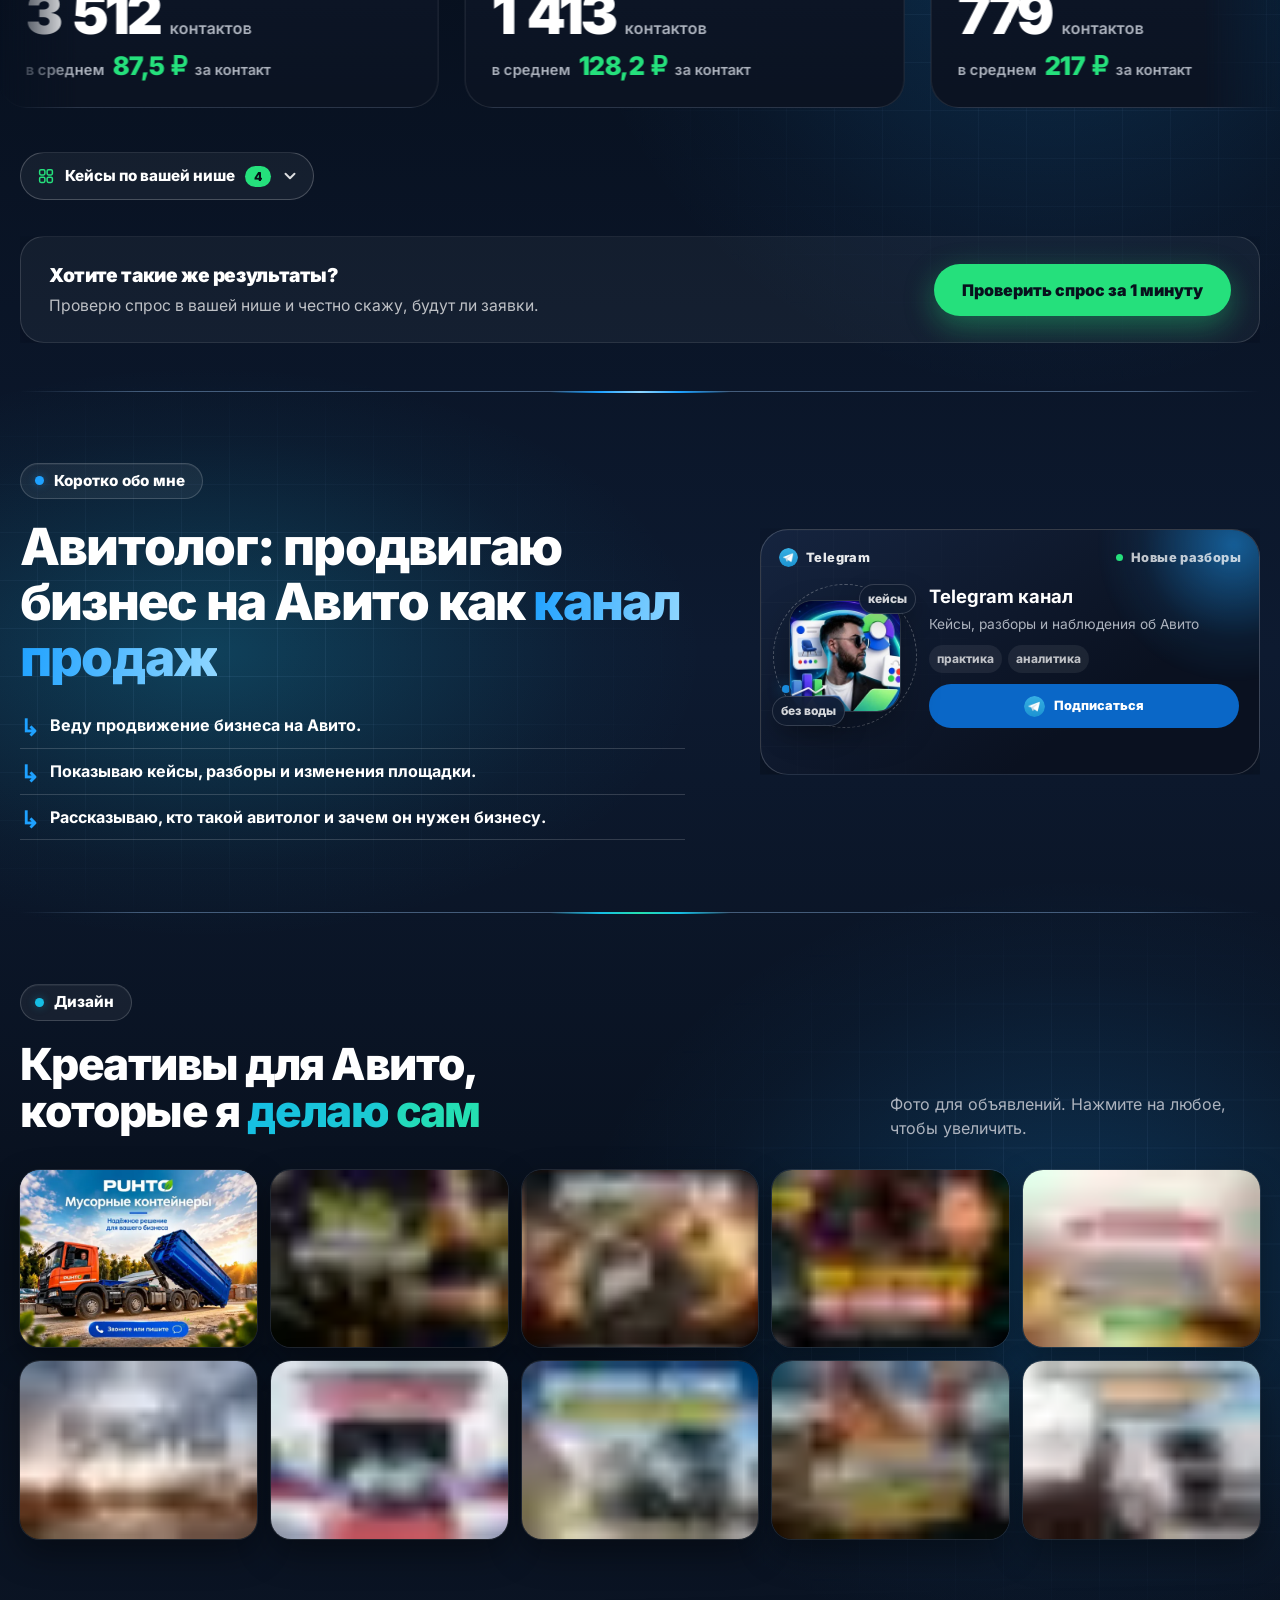
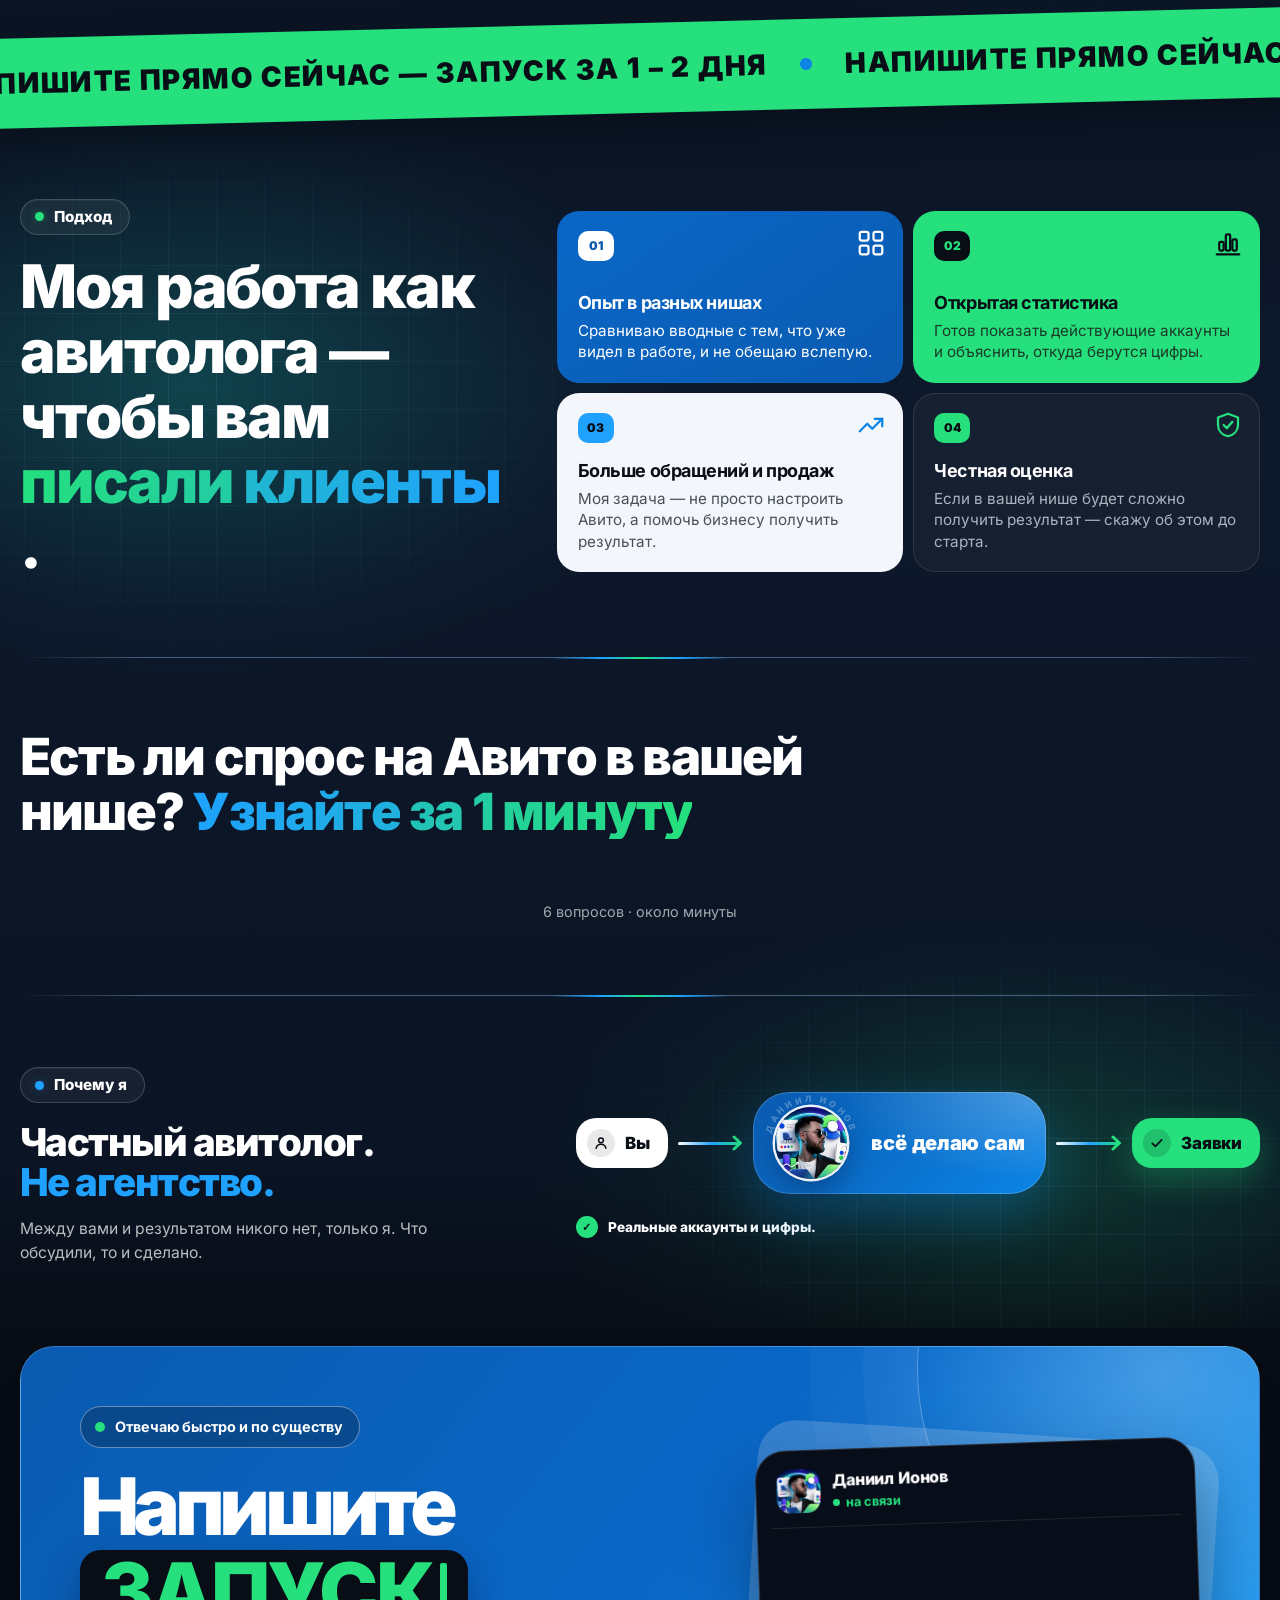
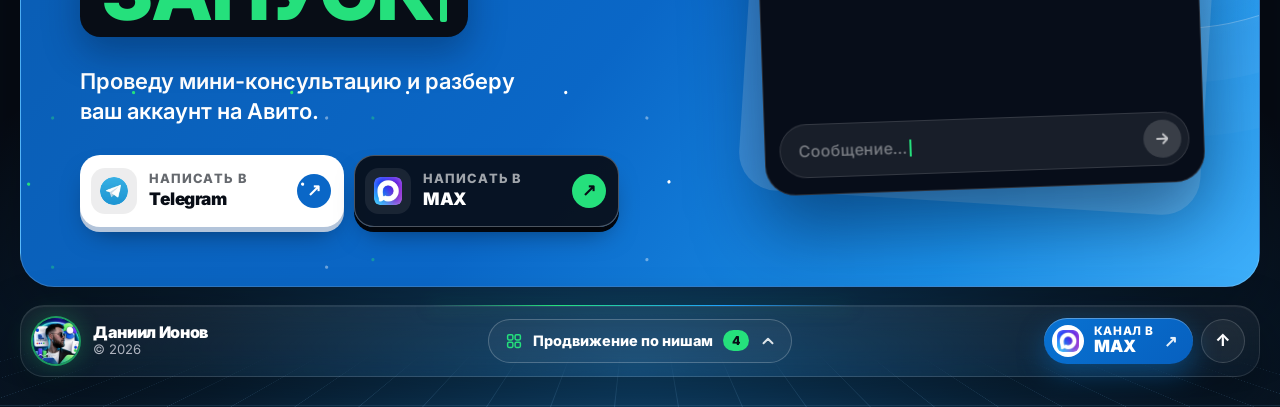
==== commit 38e19709: "Кнопка квиза после блока кейсов Co-Authored-By: Claude Sonnet 5.5 <noreply@anthropic.com>" ====
--- a/index.html
+++ b/index.html
@@ -426,6 +426,18 @@
 
     .section { padding: 110px 0; }
     .quiz-section { color: #fff; }
+    .cm-cta { margin-top: 36px; }
+    .cm-cta-card { display: flex; align-items: center; justify-content: space-between; gap: 24px; padding: 24px 28px; border: 1px solid rgba(255,255,255,.14); border-radius: 24px; background: rgba(255,255,255,.045); box-shadow: 0 18px 50px rgba(2,7,16,.35); }
+    .cm-cta-text { display: grid; gap: 4px; margin: 0; color: rgba(255,255,255,.72); font-size: .98rem; }
+    .cm-cta-text strong { color: #fff; font-size: 1.2rem; font-weight: 900; letter-spacing: -.02em; }
+    a.cm-cta-btn { flex: none; display: inline-flex; align-items: center; justify-content: center; min-height: 52px; padding: 0 28px; border-radius: 999px; background: #25e07c; color: #08111d; font-size: 1rem; font-weight: 900; text-decoration: none; box-shadow: 0 10px 30px rgba(37,224,124,.38); transition: transform .2s ease, box-shadow .2s ease; }
+    a.cm-cta-btn:hover { transform: translateY(-2px); box-shadow: 0 14px 38px rgba(37,224,124,.5); }
+    a.cm-cta-btn:focus-visible { outline: 2px solid #fff; outline-offset: 3px; }
+    @media (max-width: 680px) {
+      .cm-cta { margin-top: 28px; }
+      .cm-cta-card { flex-direction: column; align-items: stretch; gap: 16px; padding: 20px 18px; border-radius: 20px; text-align: center; }
+      .cm-cta-text strong { font-size: 1.1rem; }
+    }
     .quiz-cta { display: flex; flex-direction: column; align-items: center; gap: 14px; text-align: center; }
     .quiz-note { margin: 0; color: rgba(255,255,255,.62); font-size: .9rem; }
     .quiz-section .section-title { max-width: 900px; font-size: clamp(2rem, 4vw, 3.4rem); }
@@ -2781,6 +2793,12 @@
           </div>
         </details>
       </div>
+      <div class="container cm-cta" data-reveal>
+        <div class="cm-cta-card">
+          <p class="cm-cta-text"><strong>Хотите такие же результаты?</strong><span>Проверю спрос в вашей нише и честно скажу, будут ли заявки.</span></p>
+          <a class="cm-cta-btn" href="#quiz" data-goal="quiz" data-place="cases" data-quiz-open>Проверить спрос за 1 минуту</a>
+        </div>
+      </div>
     </section>
 
     <section class="section intro-section" aria-labelledby="intro-title">
@@ -3164,10 +3182,18 @@
     (function () {
       var cap = document.querySelector('a.hz-cap[href="#quiz"]');
       var quiz = document.getElementById('quiz');
-      if (!cap || !quiz) return;
-      cap.addEventListener('click', function (ev) {
+      if (cap && quiz) cap.addEventListener('click', function (ev) {
         ev.preventDefault();
         quiz.scrollIntoView({ behavior: matchMedia('(prefers-reduced-motion: reduce)').matches ? 'auto' : 'smooth', block: 'start' });
+      });
+      // кнопки «открыть квиз»: всплывающее окно Marquiz, а если скрипт не загрузился — переход к секции квиза
+      Array.prototype.forEach.call(document.querySelectorAll('a[data-quiz-open]'), function (btn) {
+        btn.addEventListener('click', function (ev) {
+          if (window.Marquiz && typeof Marquiz.showModal === 'function') {
+            ev.preventDefault();
+            Marquiz.showModal('6adbc59e2c250e000f7ade87');
+          }
+        });
       });
     })();
   </script>
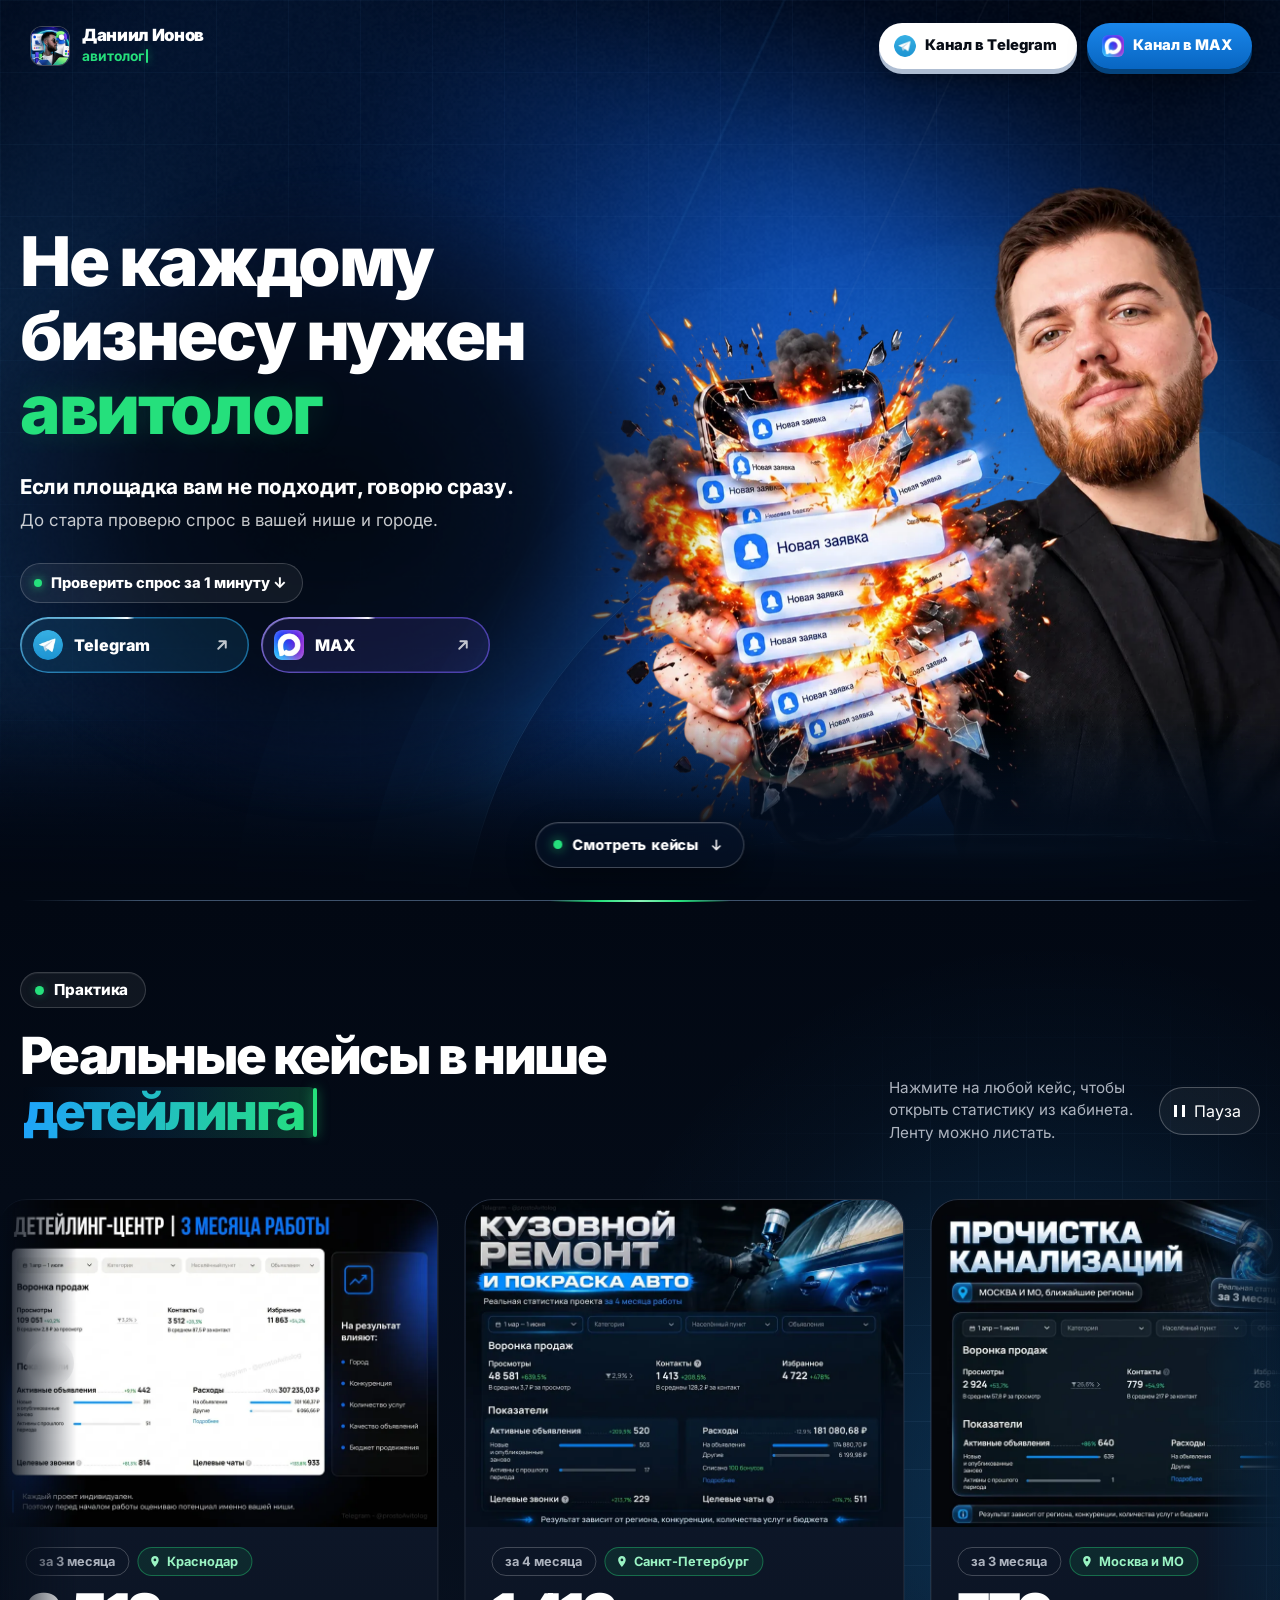
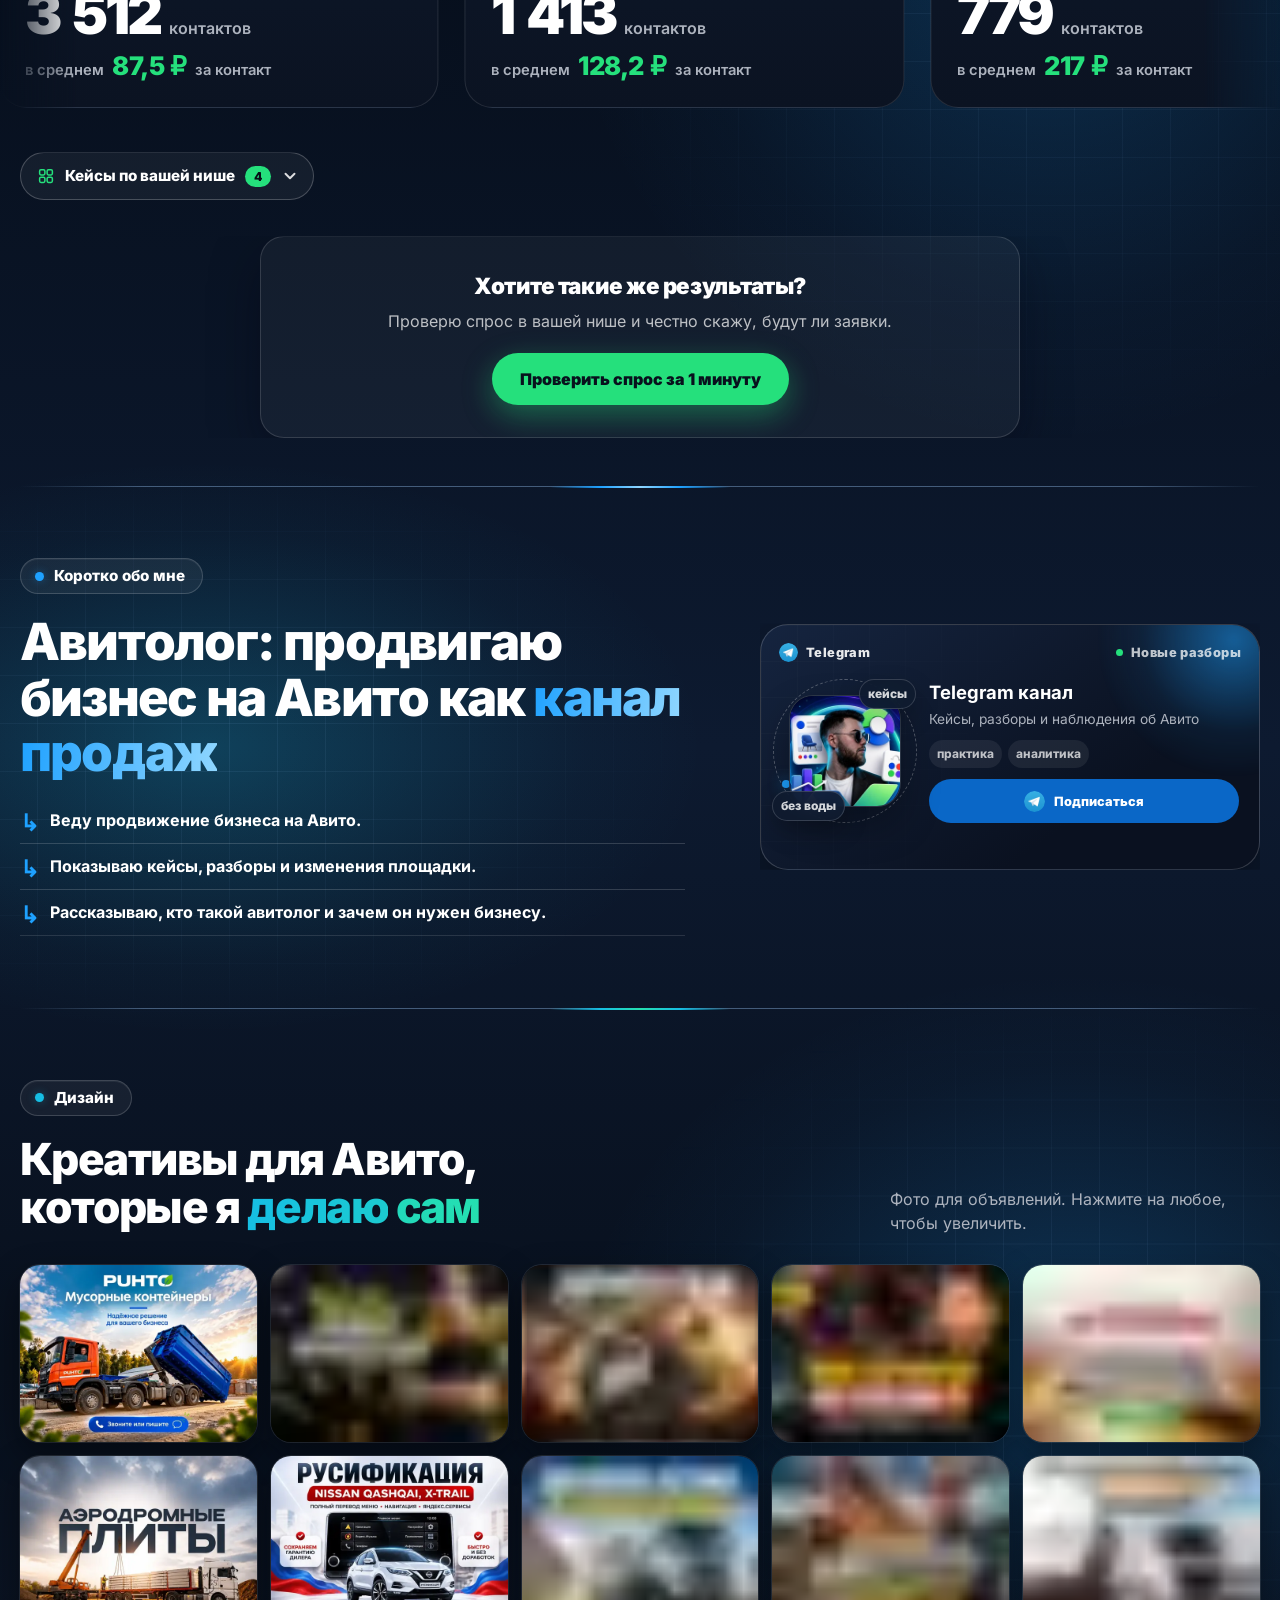
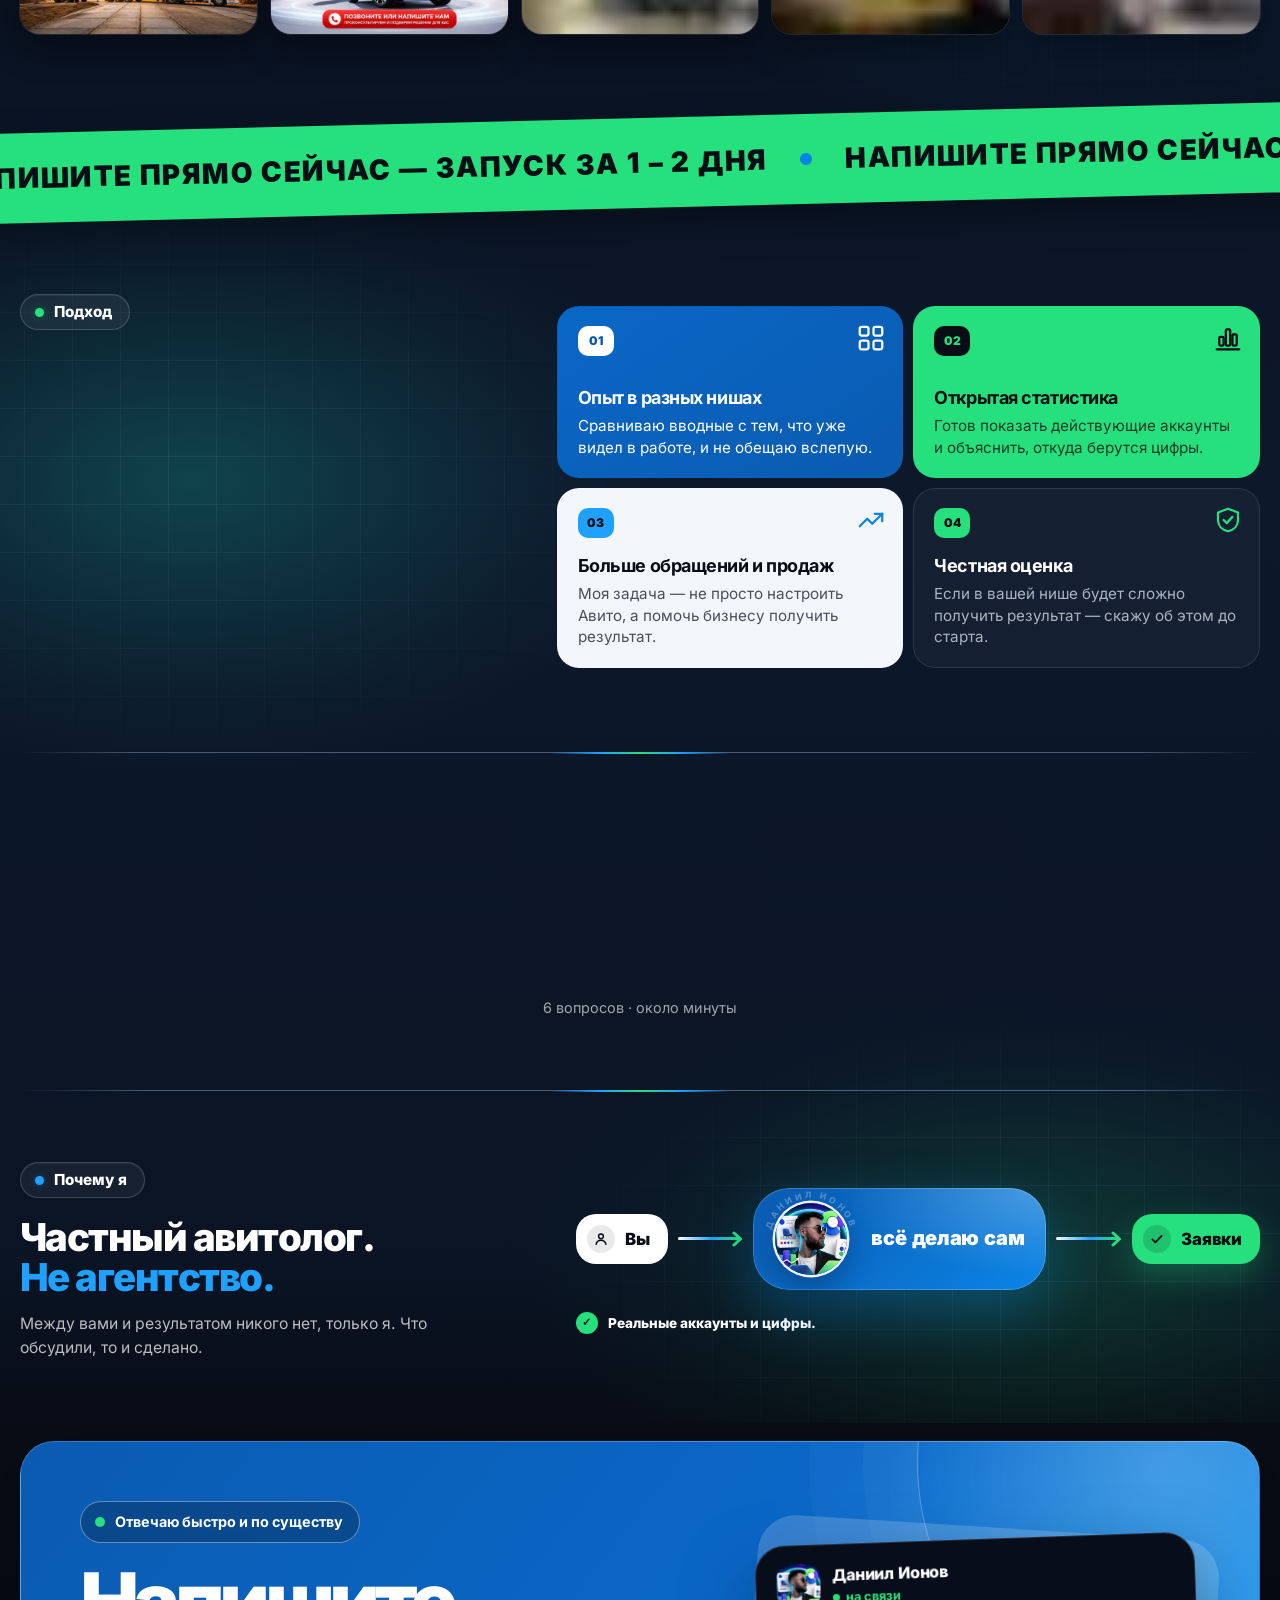
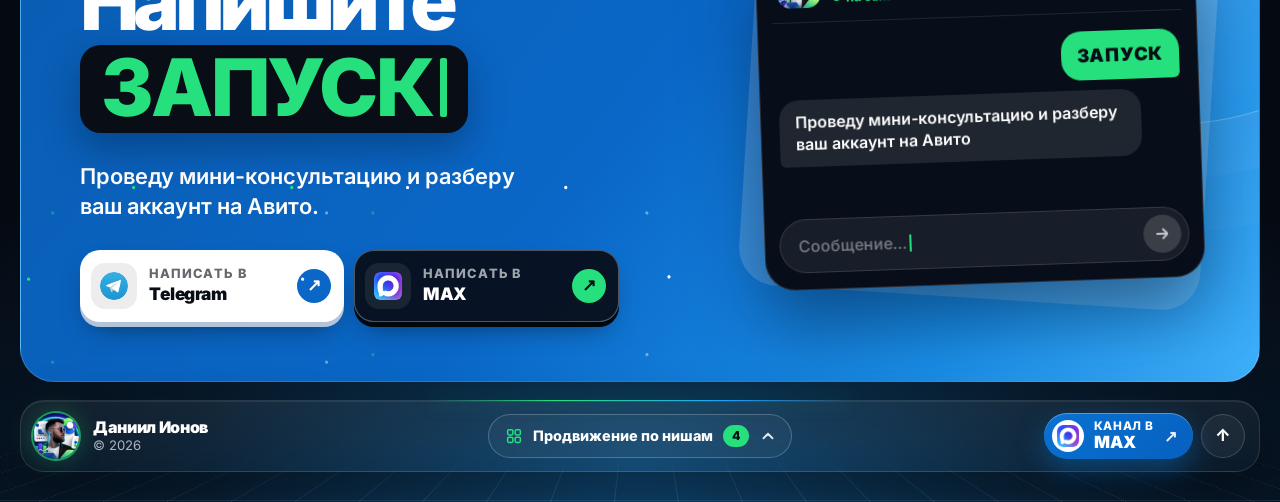
==== commit 11e1b08f: "Карточка с кнопкой квиза: всё по центру Co-Authored-By: Claude Sonnet 5.5 <noreply@anthropic.com>" ====
--- a/index.html
+++ b/index.html
@@ -427,16 +427,16 @@
     .section { padding: 110px 0; }
     .quiz-section { color: #fff; }
     .cm-cta { margin-top: 36px; }
-    .cm-cta-card { display: flex; align-items: center; justify-content: space-between; gap: 24px; padding: 24px 28px; border: 1px solid rgba(255,255,255,.14); border-radius: 24px; background: rgba(255,255,255,.045); box-shadow: 0 18px 50px rgba(2,7,16,.35); }
-    .cm-cta-text { display: grid; gap: 4px; margin: 0; color: rgba(255,255,255,.72); font-size: .98rem; }
-    .cm-cta-text strong { color: #fff; font-size: 1.2rem; font-weight: 900; letter-spacing: -.02em; }
+    .cm-cta-card { display: flex; flex-direction: column; align-items: center; gap: 20px; max-width: 760px; margin-inline: auto; padding: 32px 28px; border: 1px solid rgba(255,255,255,.14); border-radius: 24px; background: rgba(255,255,255,.045); box-shadow: 0 18px 50px rgba(2,7,16,.35); text-align: center; }
+    .cm-cta-text { display: grid; gap: 6px; margin: 0; color: rgba(255,255,255,.72); font-size: 1rem; }
+    .cm-cta-text strong { color: #fff; font-size: 1.4rem; font-weight: 900; letter-spacing: -.02em; }
     a.cm-cta-btn { flex: none; display: inline-flex; align-items: center; justify-content: center; min-height: 52px; padding: 0 28px; border-radius: 999px; background: #25e07c; color: #08111d; font-size: 1rem; font-weight: 900; text-decoration: none; box-shadow: 0 10px 30px rgba(37,224,124,.38); transition: transform .2s ease, box-shadow .2s ease; }
     a.cm-cta-btn:hover { transform: translateY(-2px); box-shadow: 0 14px 38px rgba(37,224,124,.5); }
     a.cm-cta-btn:focus-visible { outline: 2px solid #fff; outline-offset: 3px; }
     @media (max-width: 680px) {
       .cm-cta { margin-top: 28px; }
-      .cm-cta-card { flex-direction: column; align-items: stretch; gap: 16px; padding: 20px 18px; border-radius: 20px; text-align: center; }
-      .cm-cta-text strong { font-size: 1.1rem; }
+      .cm-cta-card { align-items: stretch; gap: 16px; padding: 22px 18px; border-radius: 20px; }
+      .cm-cta-text strong { font-size: 1.15rem; }
     }
     .quiz-cta { display: flex; flex-direction: column; align-items: center; gap: 14px; text-align: center; }
     .quiz-note { margin: 0; color: rgba(255,255,255,.62); font-size: .9rem; }
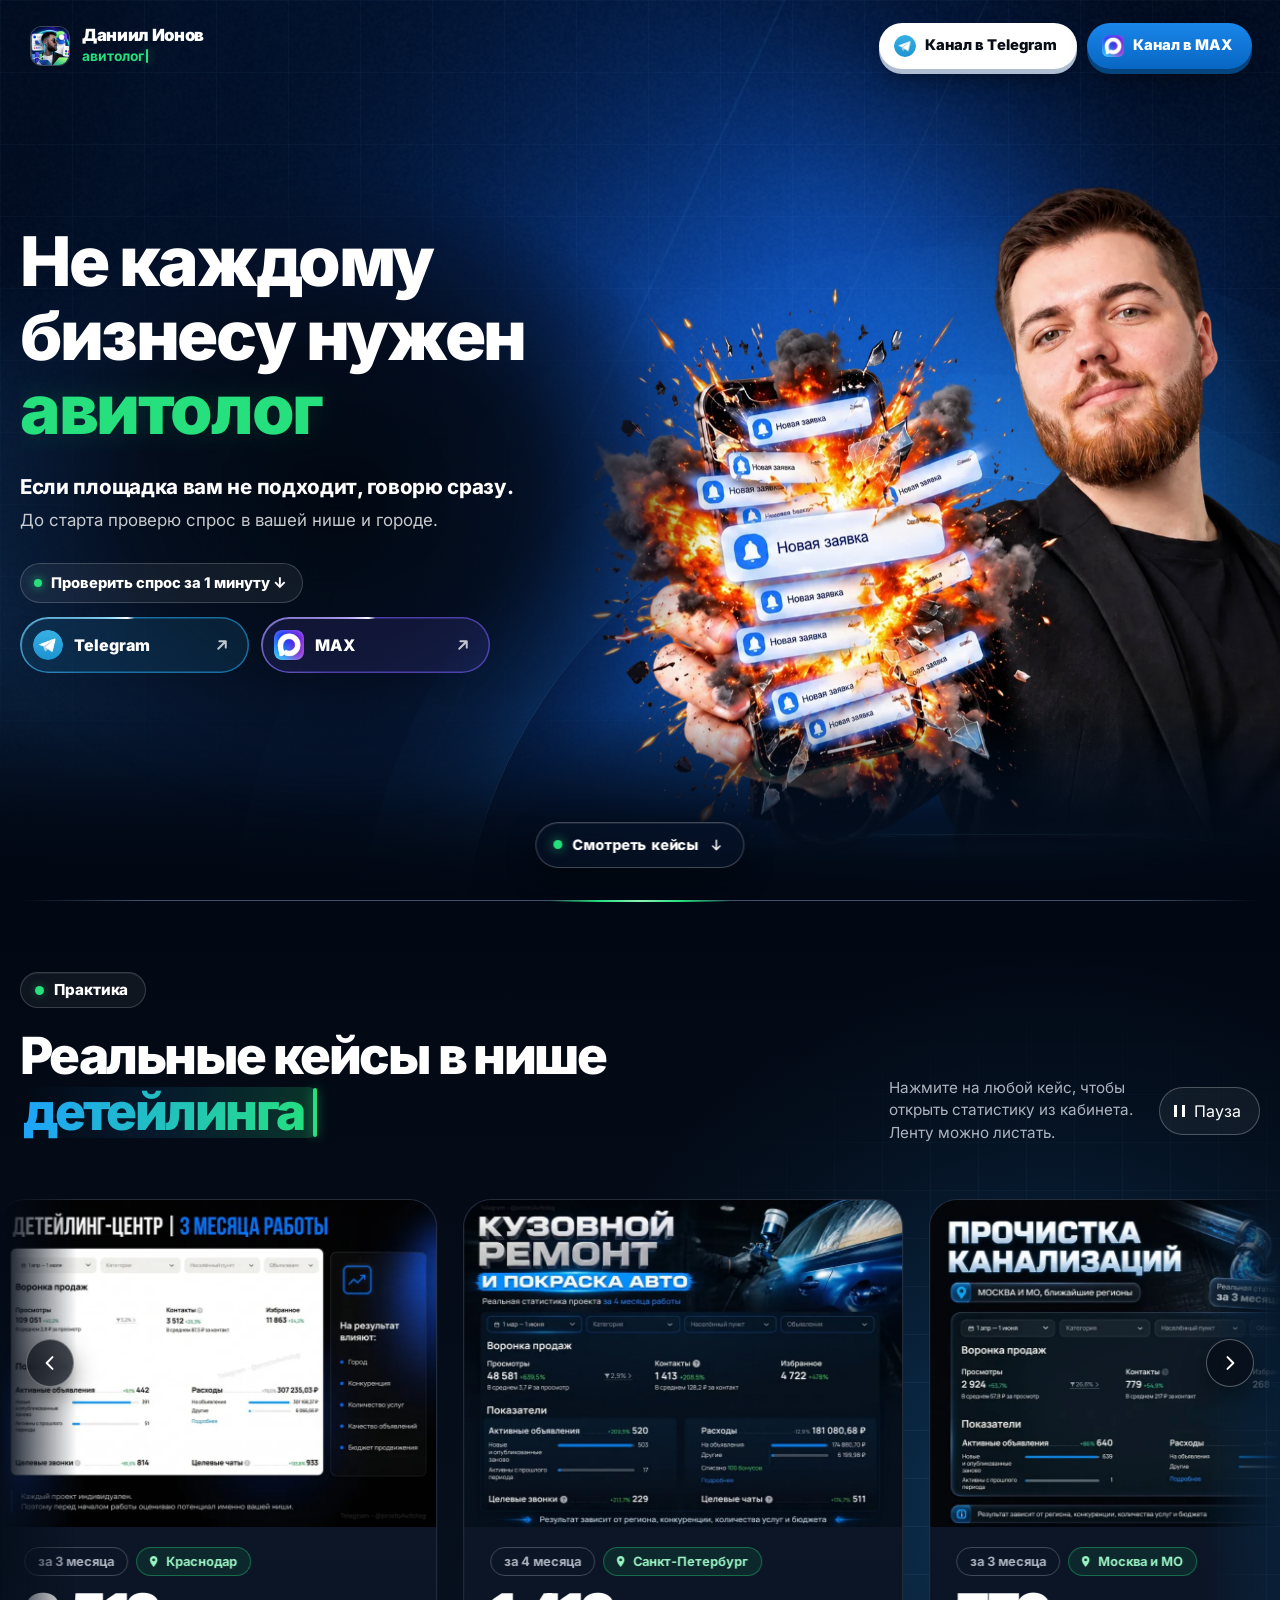
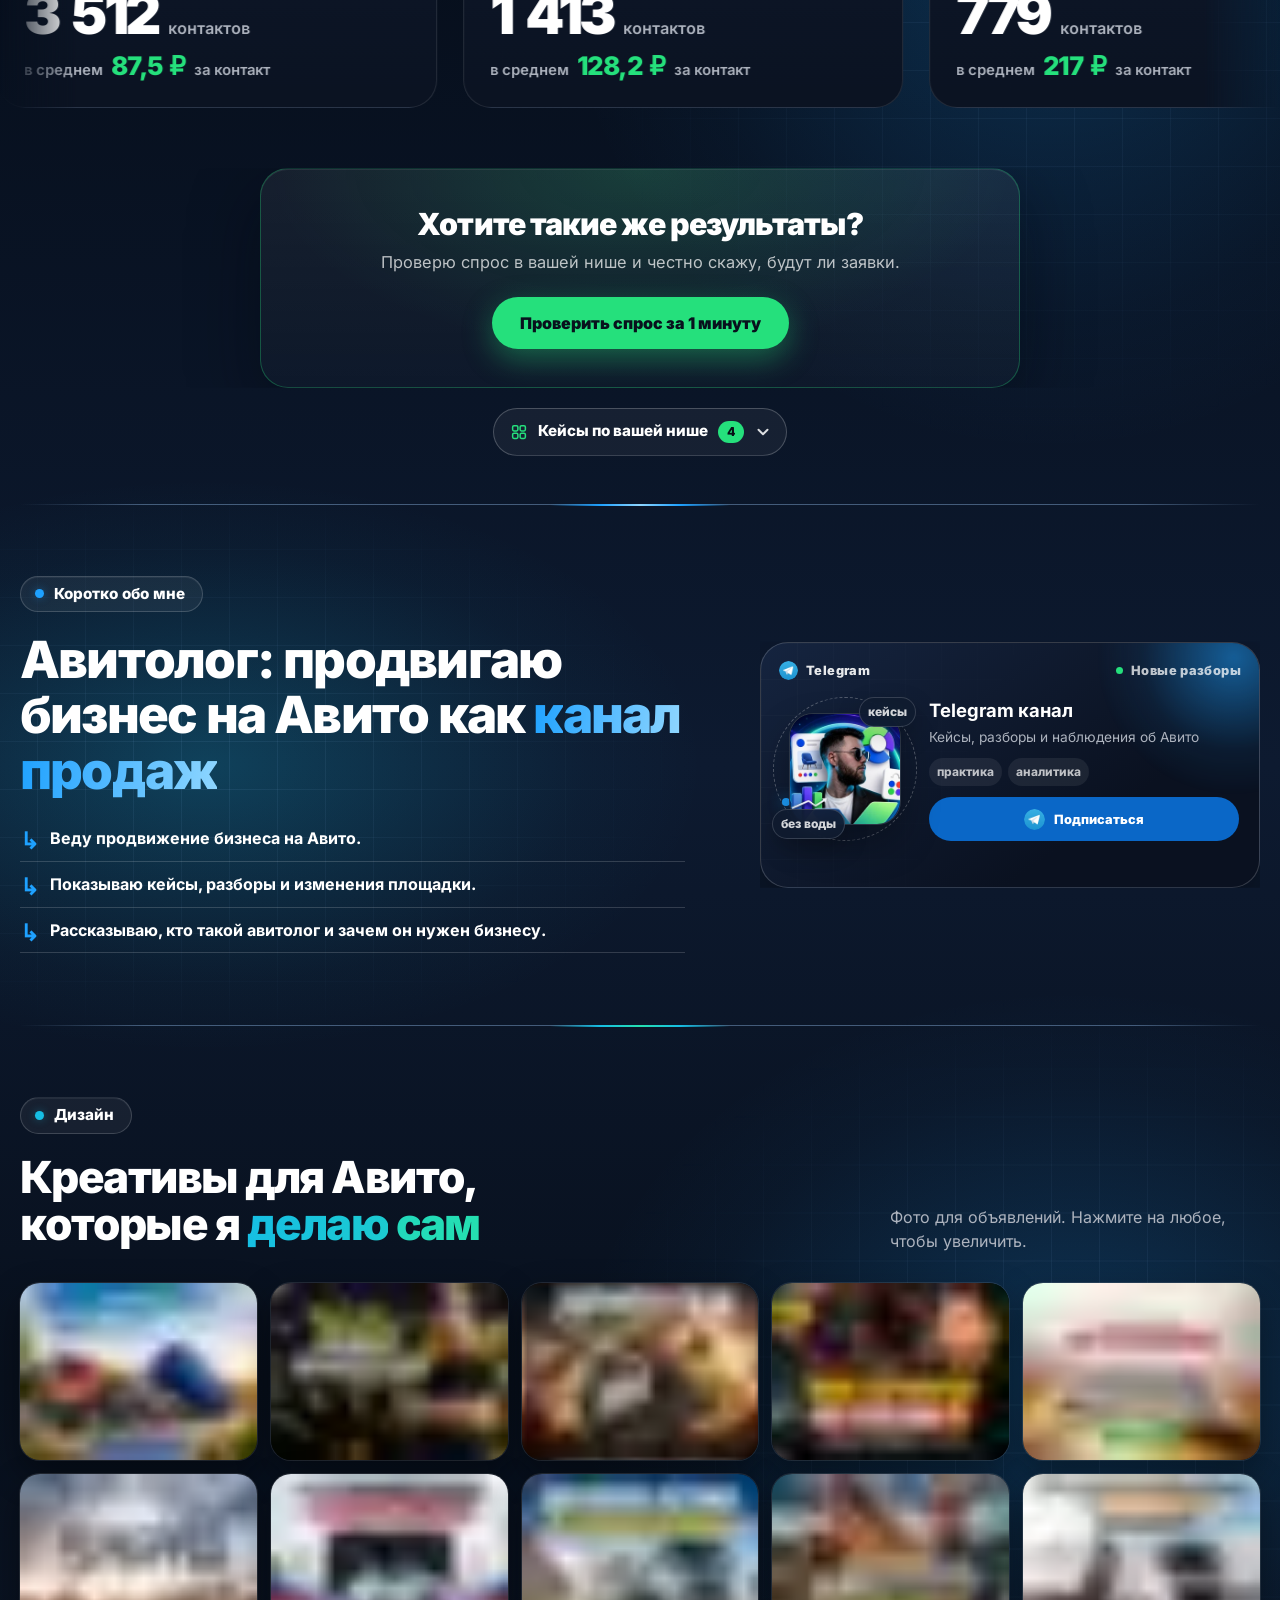
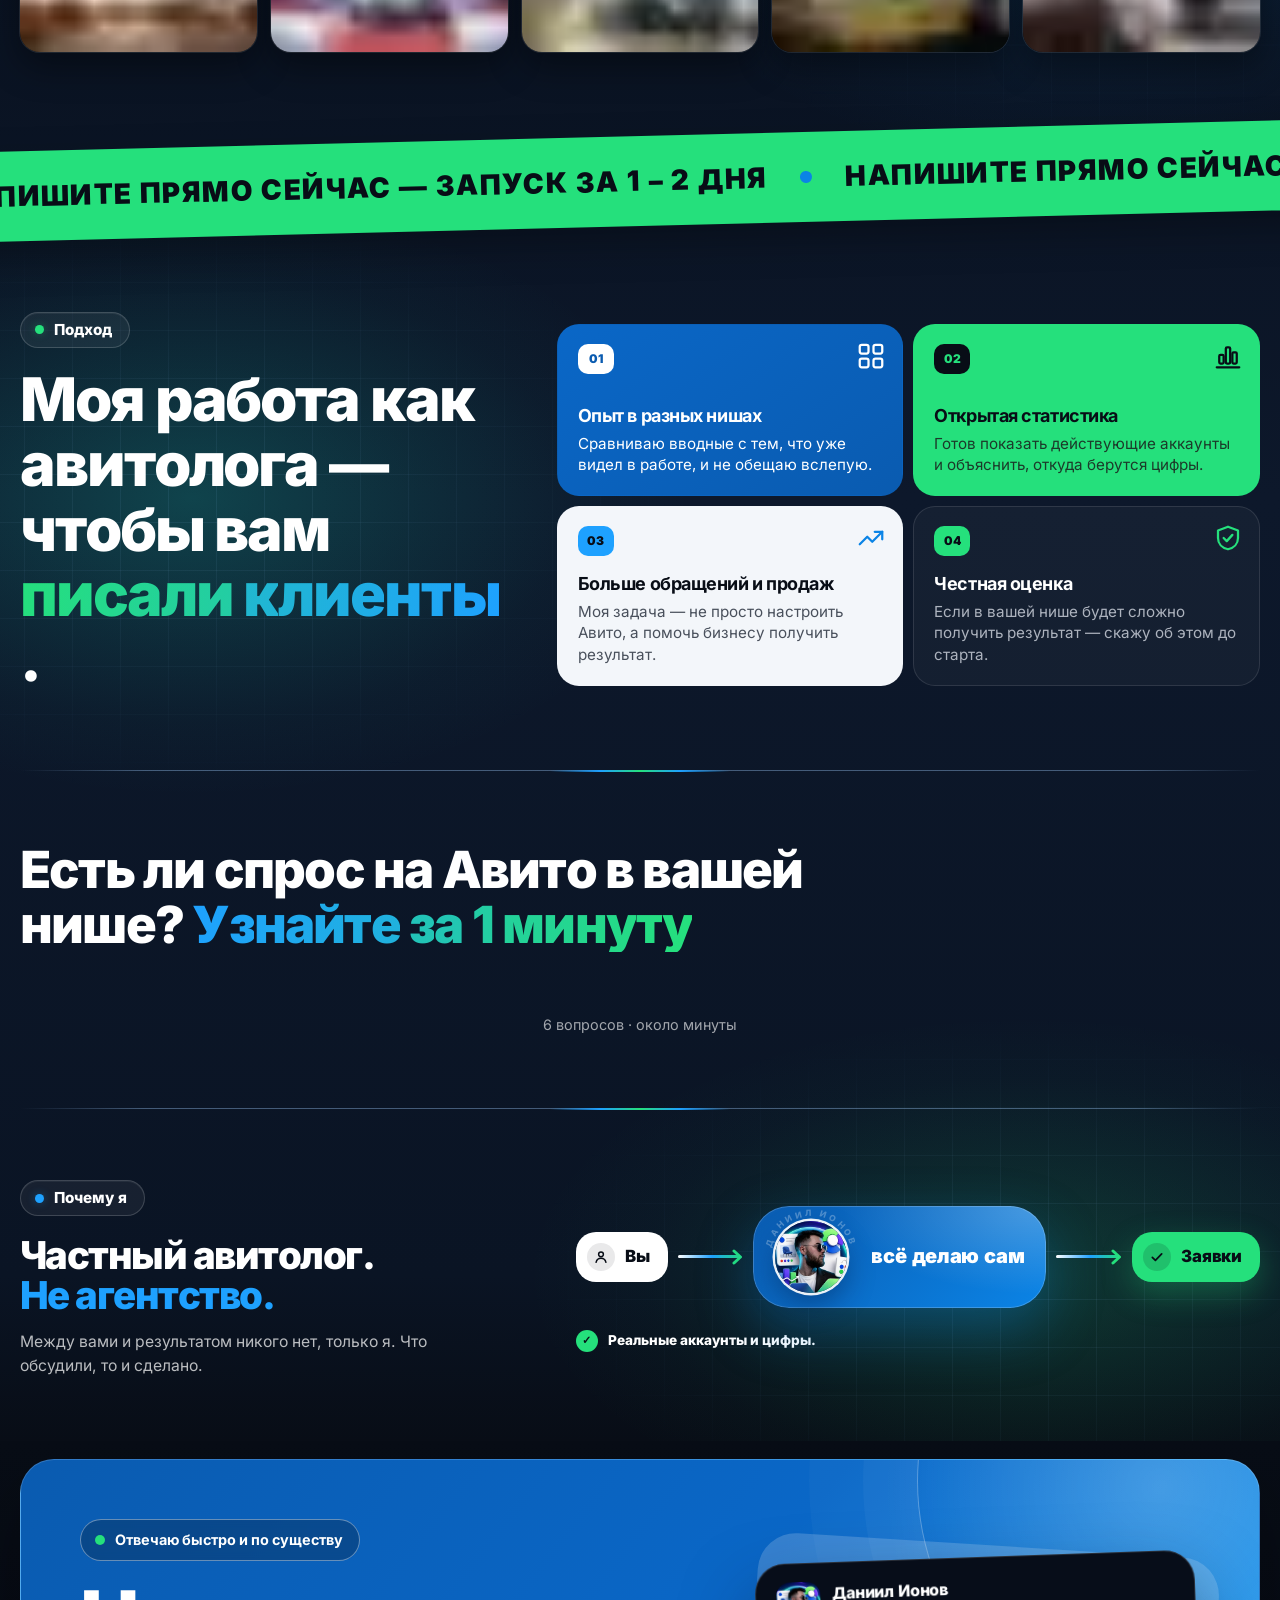
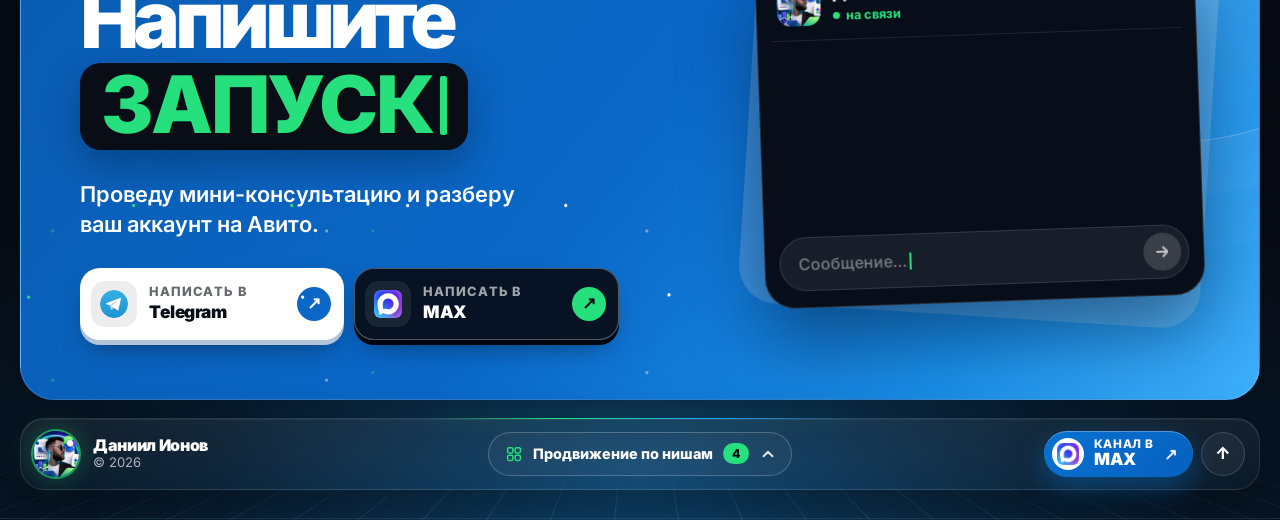
==== commit 70e83c9c: "Блок после кейсов: карточка с кнопкой и список ниш собраны вместе и выровнены по центру Co-Authored-" ====
--- a/index.html
+++ b/index.html
@@ -427,16 +427,18 @@
     .section { padding: 110px 0; }
     .quiz-section { color: #fff; }
     .cm-cta { margin-top: 36px; }
-    .cm-cta-card { display: flex; flex-direction: column; align-items: center; gap: 20px; max-width: 760px; margin-inline: auto; padding: 32px 28px; border: 1px solid rgba(255,255,255,.14); border-radius: 24px; background: rgba(255,255,255,.045); box-shadow: 0 18px 50px rgba(2,7,16,.35); text-align: center; }
-    .cm-cta-text { display: grid; gap: 6px; margin: 0; color: rgba(255,255,255,.72); font-size: 1rem; }
-    .cm-cta-text strong { color: #fff; font-size: 1.4rem; font-weight: 900; letter-spacing: -.02em; }
+    .cm-cta-card { position: relative; display: flex; flex-direction: column; align-items: center; gap: 22px; max-width: 760px; margin-inline: auto; padding: 38px 32px; border: 1px solid rgba(37,224,124,.3); border-radius: 28px; background: radial-gradient(ellipse 70% 120% at 50% 0, rgba(37,224,124,.16), transparent 70%), linear-gradient(180deg, rgba(255,255,255,.06), rgba(255,255,255,.02)); box-shadow: 0 24px 70px rgba(2,7,16,.45), inset 0 1px 0 rgba(255,255,255,.08); text-align: center; }
+    .cm-cta-text { display: grid; gap: 8px; margin: 0; color: rgba(255,255,255,.72); font-size: 1.02rem; }
+    .cm-cta-text strong { color: #fff; font-size: clamp(1.45rem, 3vw, 1.9rem); font-weight: 950; letter-spacing: -.03em; line-height: 1.15; }
+    .cm-section .nl { text-align: center; }
+    .cm-section .nl-dd { max-width: 760px; margin-inline: auto; }
+    .cm-section .nl-list { justify-content: center; }
     a.cm-cta-btn { flex: none; display: inline-flex; align-items: center; justify-content: center; min-height: 52px; padding: 0 28px; border-radius: 999px; background: #25e07c; color: #08111d; font-size: 1rem; font-weight: 900; text-decoration: none; box-shadow: 0 10px 30px rgba(37,224,124,.38); transition: transform .2s ease, box-shadow .2s ease; }
     a.cm-cta-btn:hover { transform: translateY(-2px); box-shadow: 0 14px 38px rgba(37,224,124,.5); }
     a.cm-cta-btn:focus-visible { outline: 2px solid #fff; outline-offset: 3px; }
     @media (max-width: 680px) {
       .cm-cta { margin-top: 28px; }
-      .cm-cta-card { align-items: stretch; gap: 16px; padding: 22px 18px; border-radius: 20px; }
-      .cm-cta-text strong { font-size: 1.15rem; }
+      .cm-cta-card { align-items: stretch; gap: 18px; padding: 26px 18px; border-radius: 22px; }
     }
     .quiz-cta { display: flex; flex-direction: column; align-items: center; gap: 14px; text-align: center; }
     .quiz-note { margin: 0; color: rgba(255,255,255,.62); font-size: .9rem; }
@@ -2782,6 +2784,12 @@
       </div>
         <button class="cm-arrow cm-next" type="button" aria-label="Прокрутить кейсы вперёд" hidden><svg viewBox="0 0 24 24" fill="none" stroke="currentColor" stroke-width="2.4" stroke-linecap="round" stroke-linejoin="round" aria-hidden="true"><path d="M9 5l7 7-7 7"/></svg></button>
       </div>
+      <div class="container cm-cta" data-reveal>
+        <div class="cm-cta-card">
+          <p class="cm-cta-text"><strong>Хотите такие же результаты?</strong><span>Проверю спрос в вашей нише и честно скажу, будут ли заявки.</span></p>
+          <a class="cm-cta-btn" href="#quiz" data-goal="quiz" data-place="cases" data-quiz-open>Проверить спрос за 1 минуту</a>
+        </div>
+      </div>
       <div class="container nl" data-reveal>
         <details class="nl-dd">
           <summary class="nl-btn"><svg class="nl-ico" viewBox="0 0 24 24" fill="none" stroke="currentColor" stroke-width="2" stroke-linecap="round" stroke-linejoin="round" aria-hidden="true"><rect x="3.5" y="3.5" width="7" height="7" rx="1.8"/><rect x="13.5" y="3.5" width="7" height="7" rx="1.8"/><rect x="3.5" y="13.5" width="7" height="7" rx="1.8"/><rect x="13.5" y="13.5" width="7" height="7" rx="1.8"/></svg><span class="nl-t">Кейсы по вашей нише</span><span class="nl-cnt">4</span><svg class="nl-chev" viewBox="0 0 24 24" fill="none" stroke="currentColor" stroke-width="2.6" stroke-linecap="round" stroke-linejoin="round" aria-hidden="true"><path d="M6 9l6 6 6-6"/></svg></summary>
@@ -2792,12 +2800,6 @@
           <a class="nl-chip" href="/vyvoz-musora/">Вывоз мусора<span class="nl-n">2</span></a>
           </div>
         </details>
-      </div>
-      <div class="container cm-cta" data-reveal>
-        <div class="cm-cta-card">
-          <p class="cm-cta-text"><strong>Хотите такие же результаты?</strong><span>Проверю спрос в вашей нише и честно скажу, будут ли заявки.</span></p>
-          <a class="cm-cta-btn" href="#quiz" data-goal="quiz" data-place="cases" data-quiz-open>Проверить спрос за 1 минуту</a>
-        </div>
       </div>
     </section>
 
